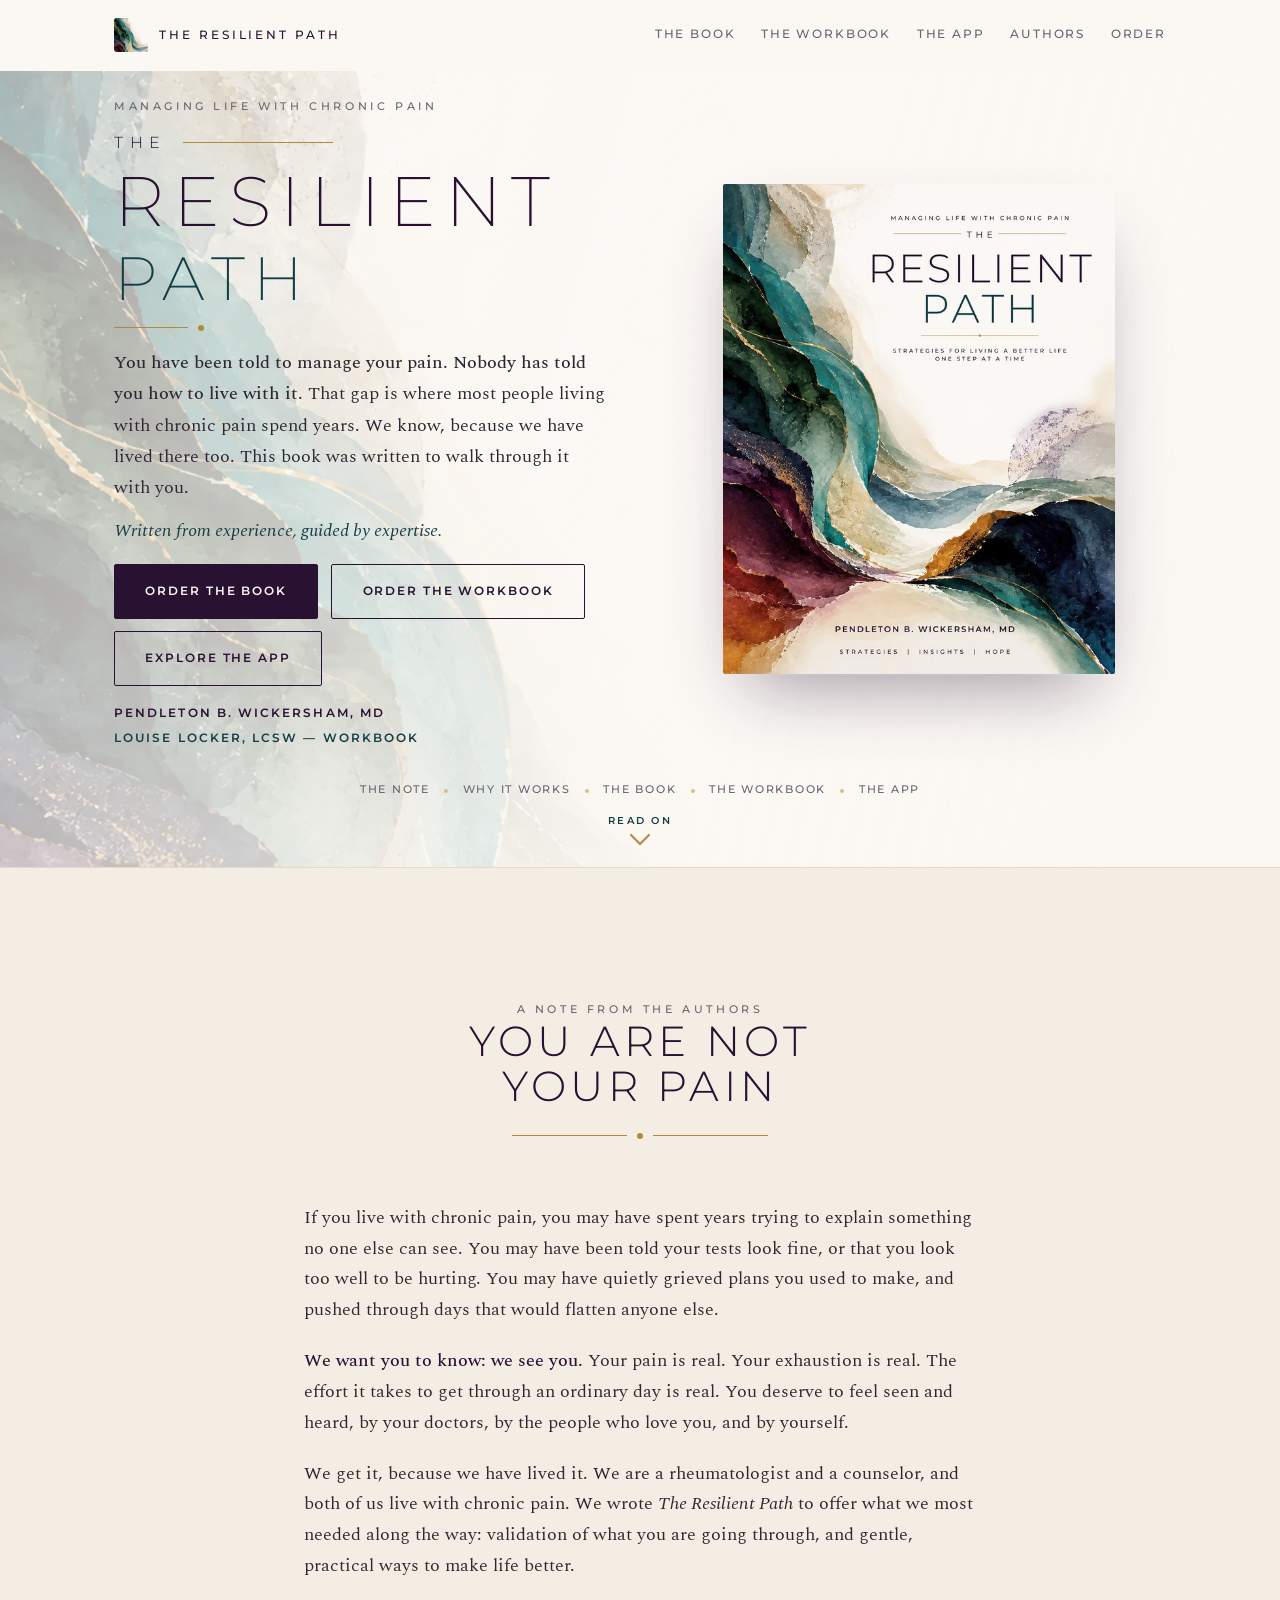
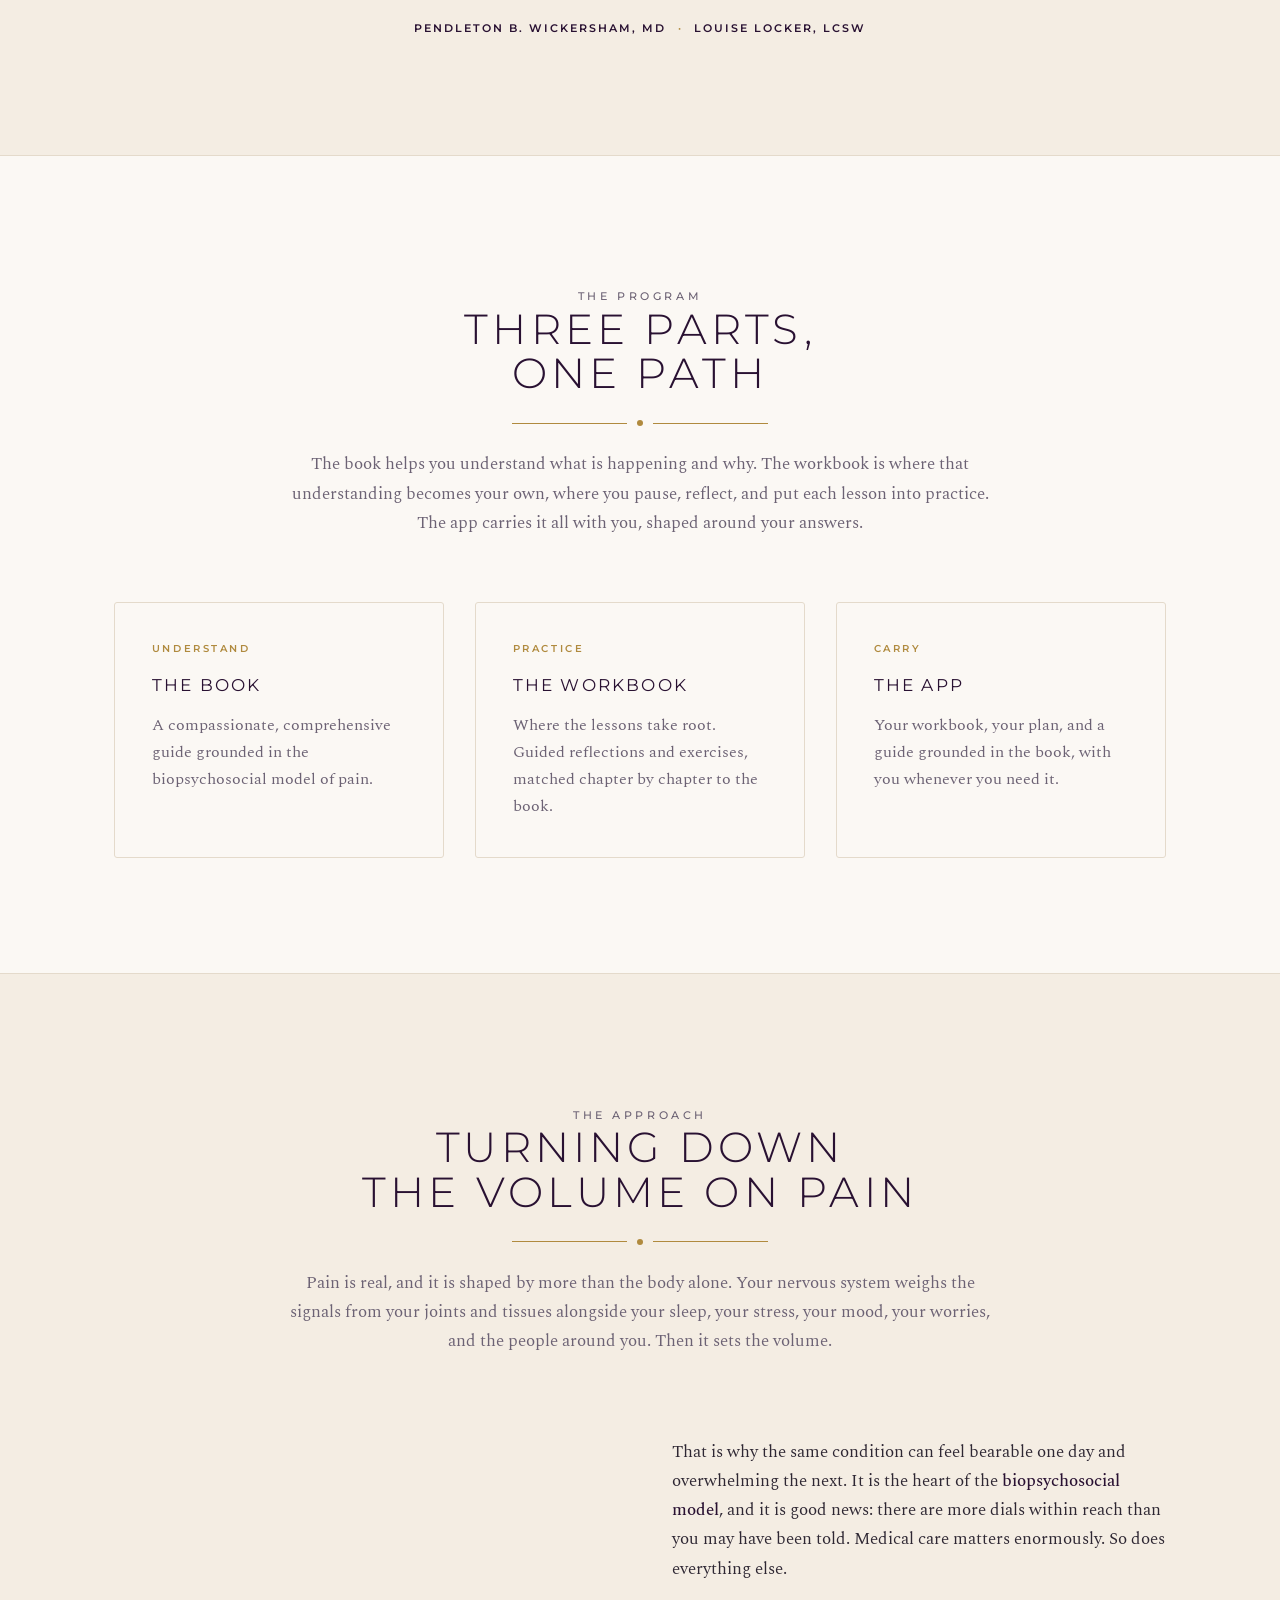
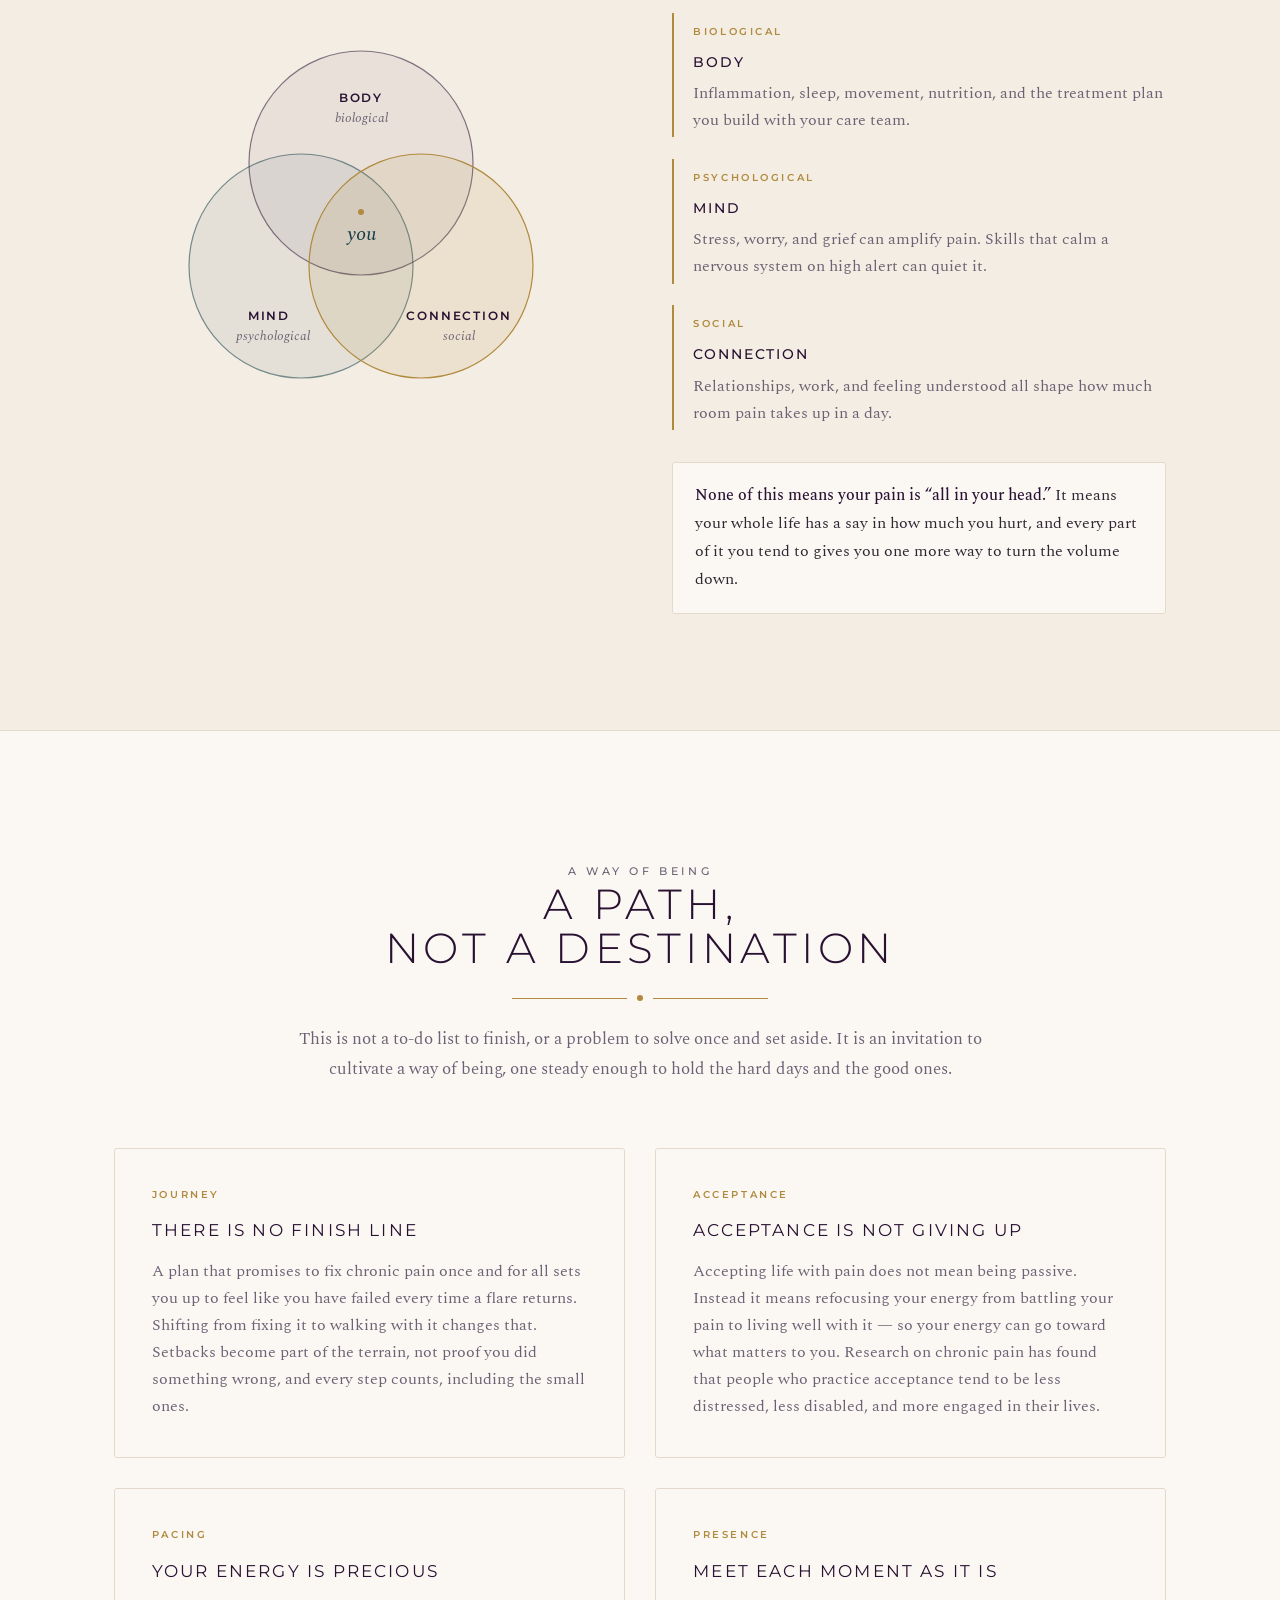
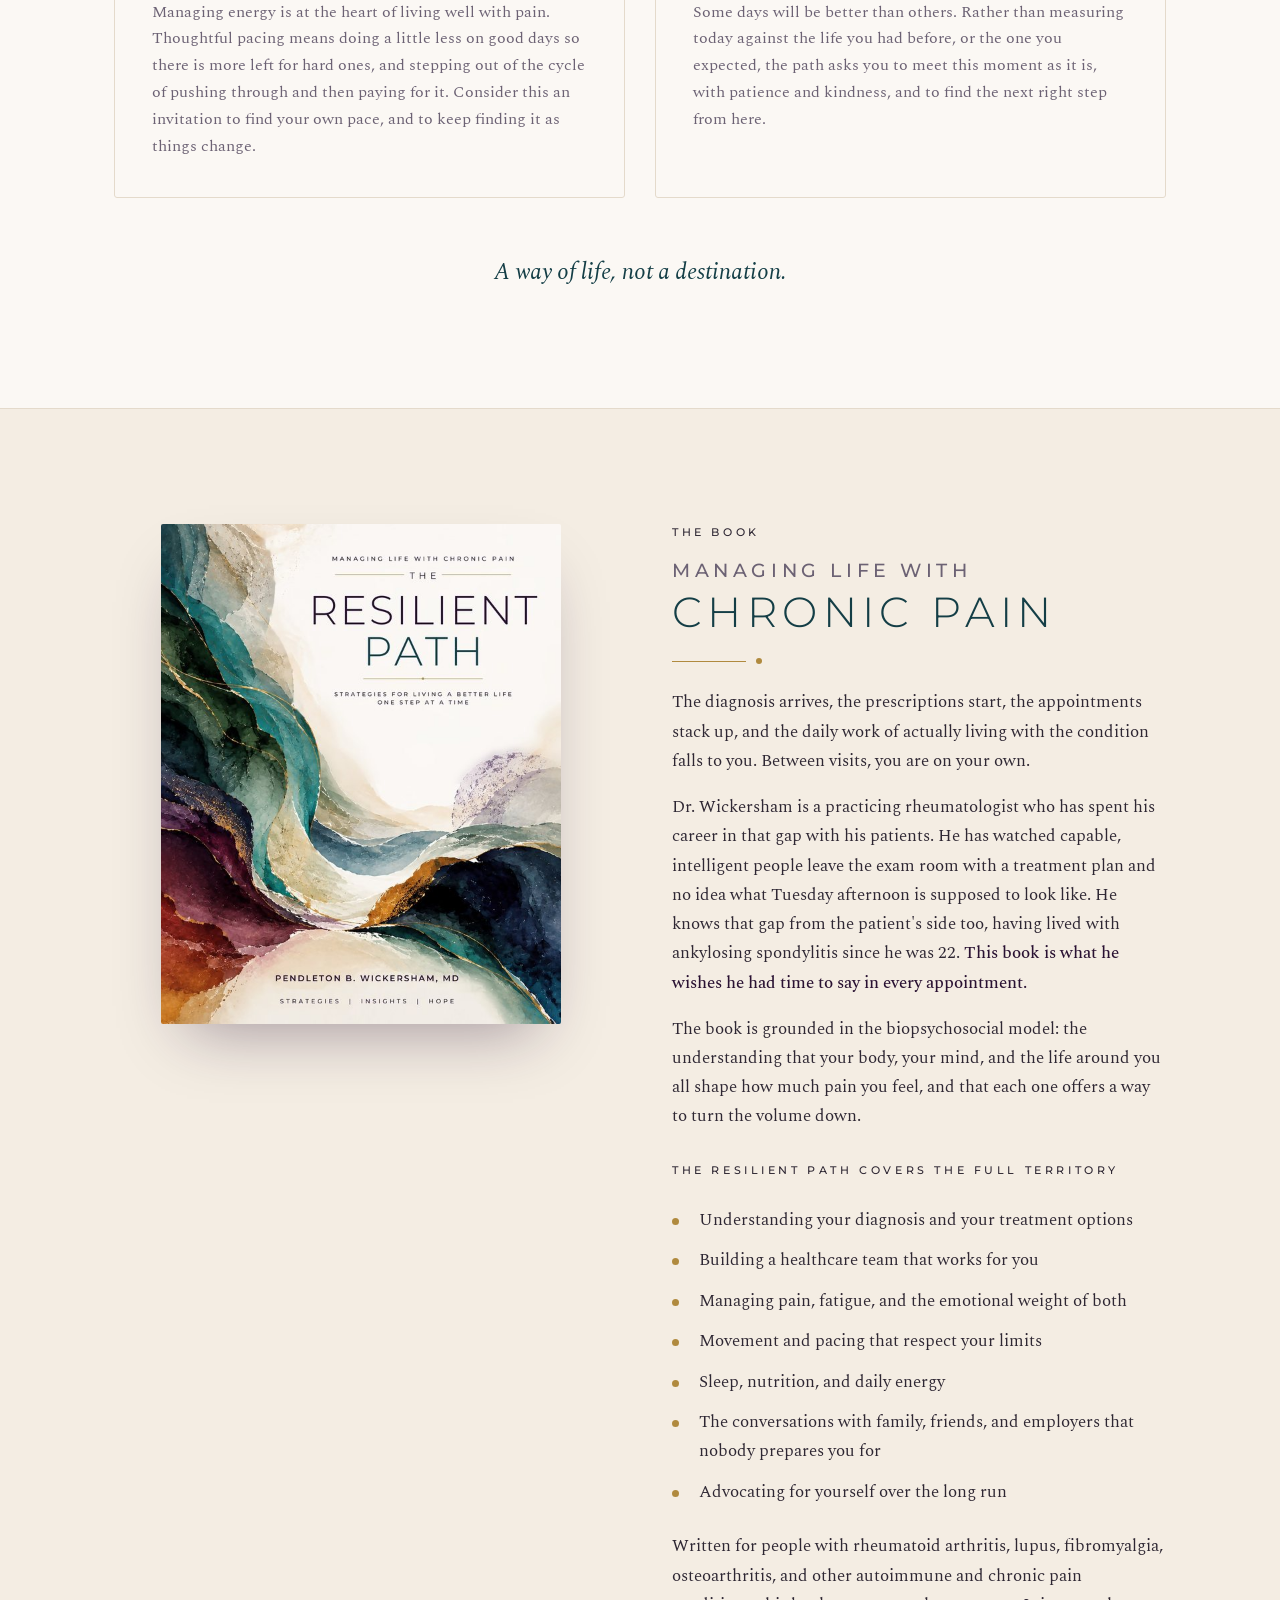
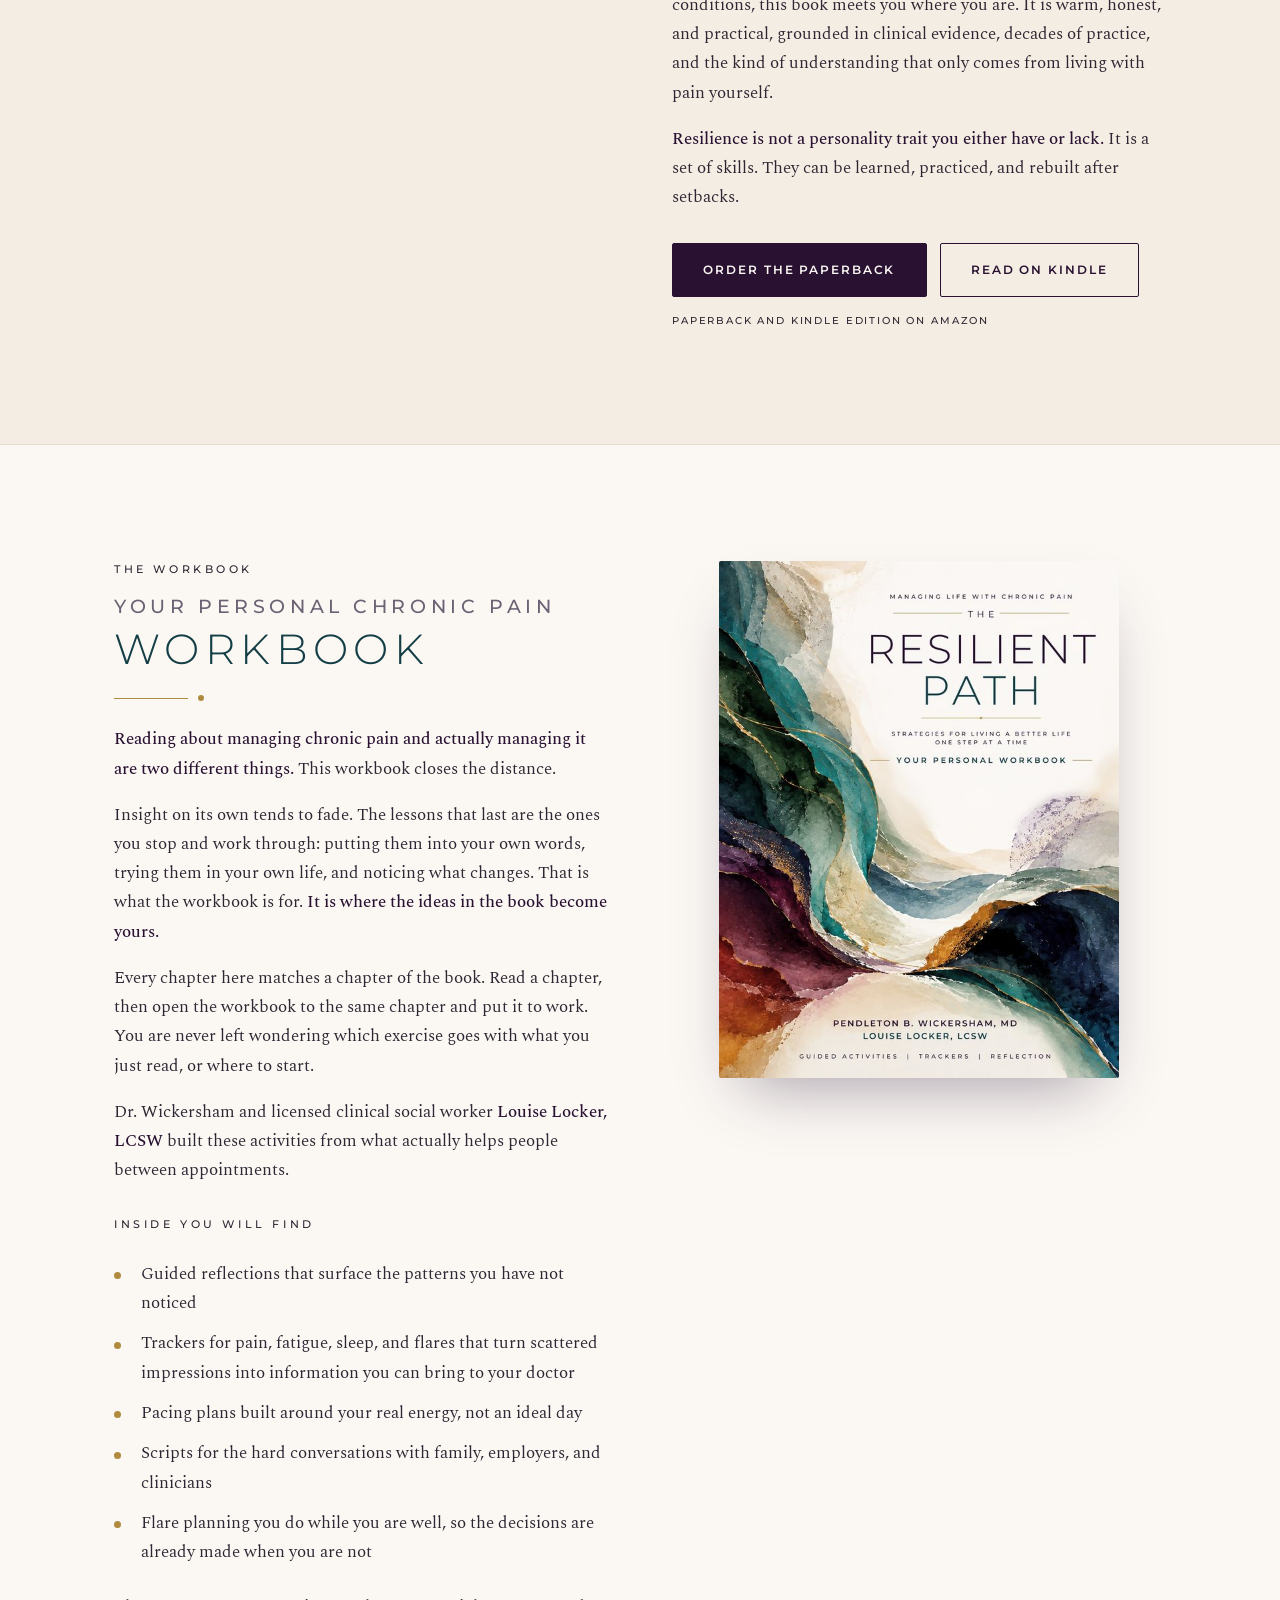
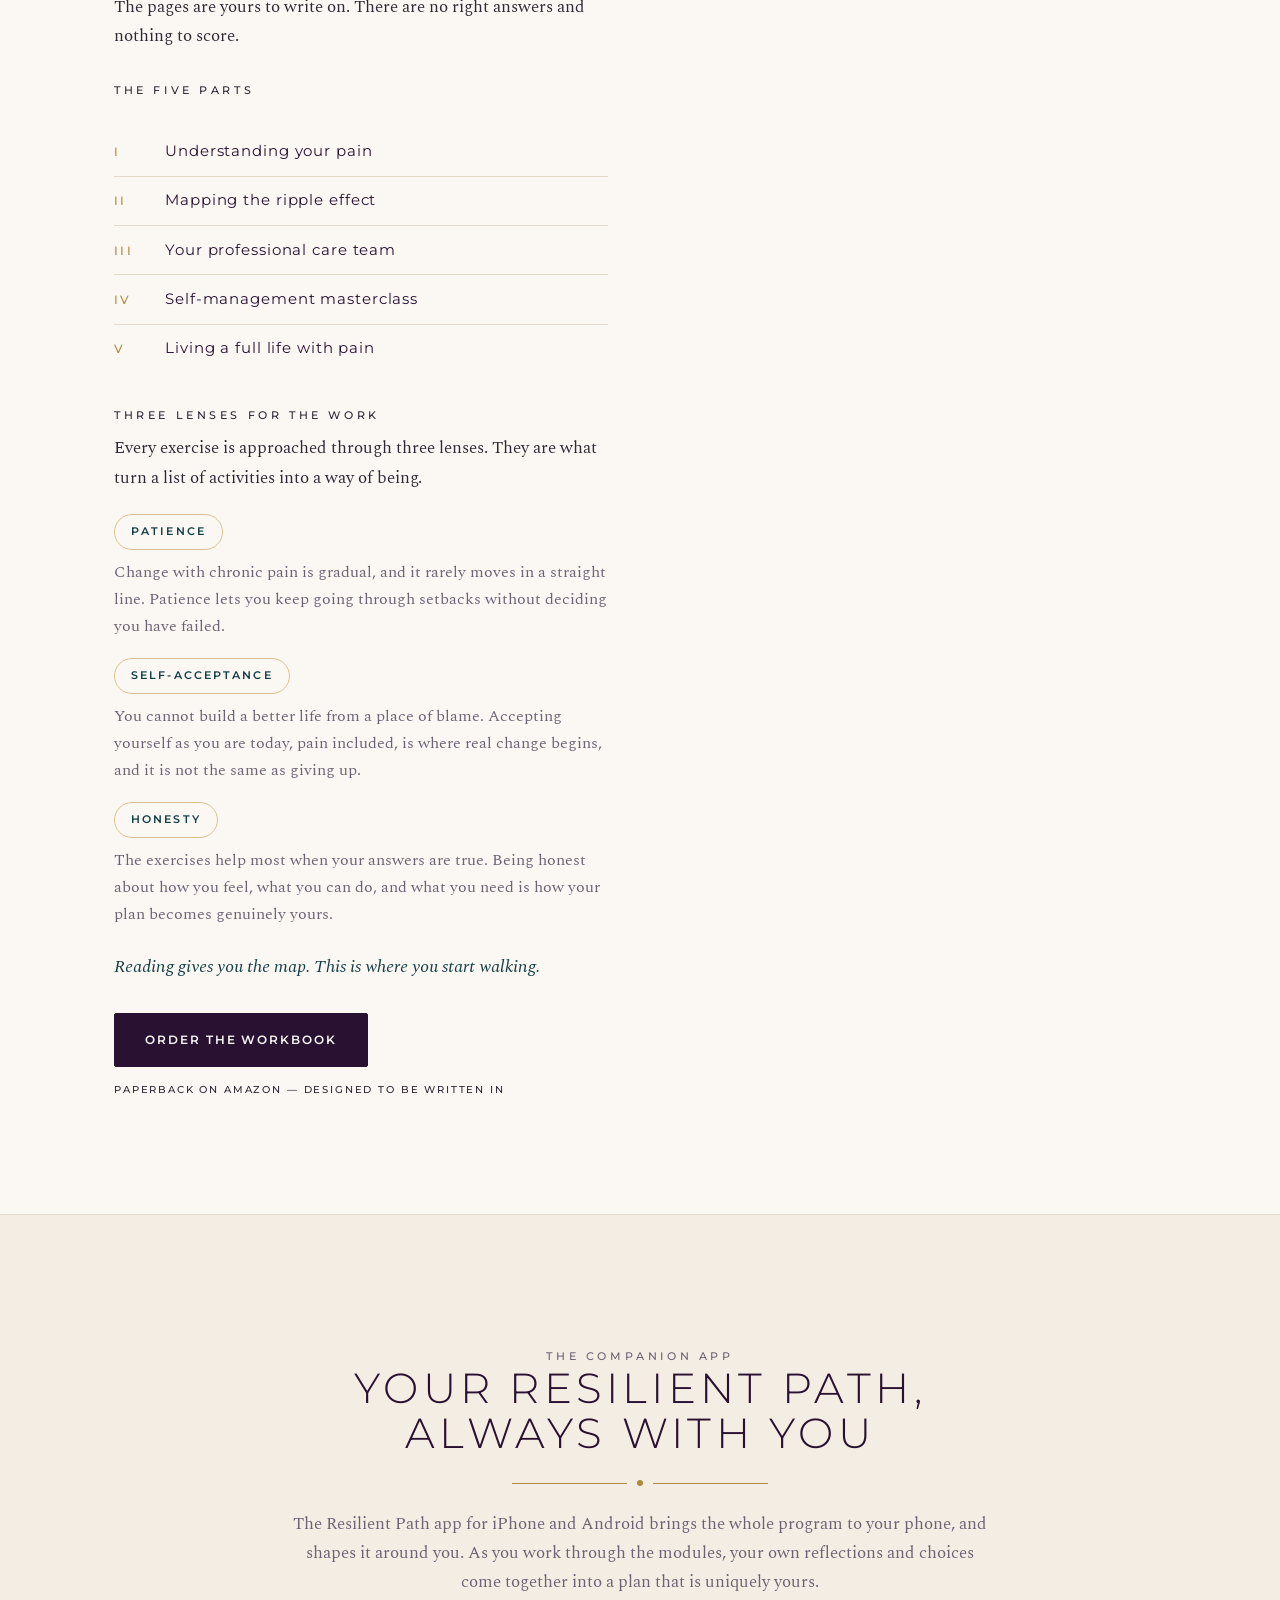
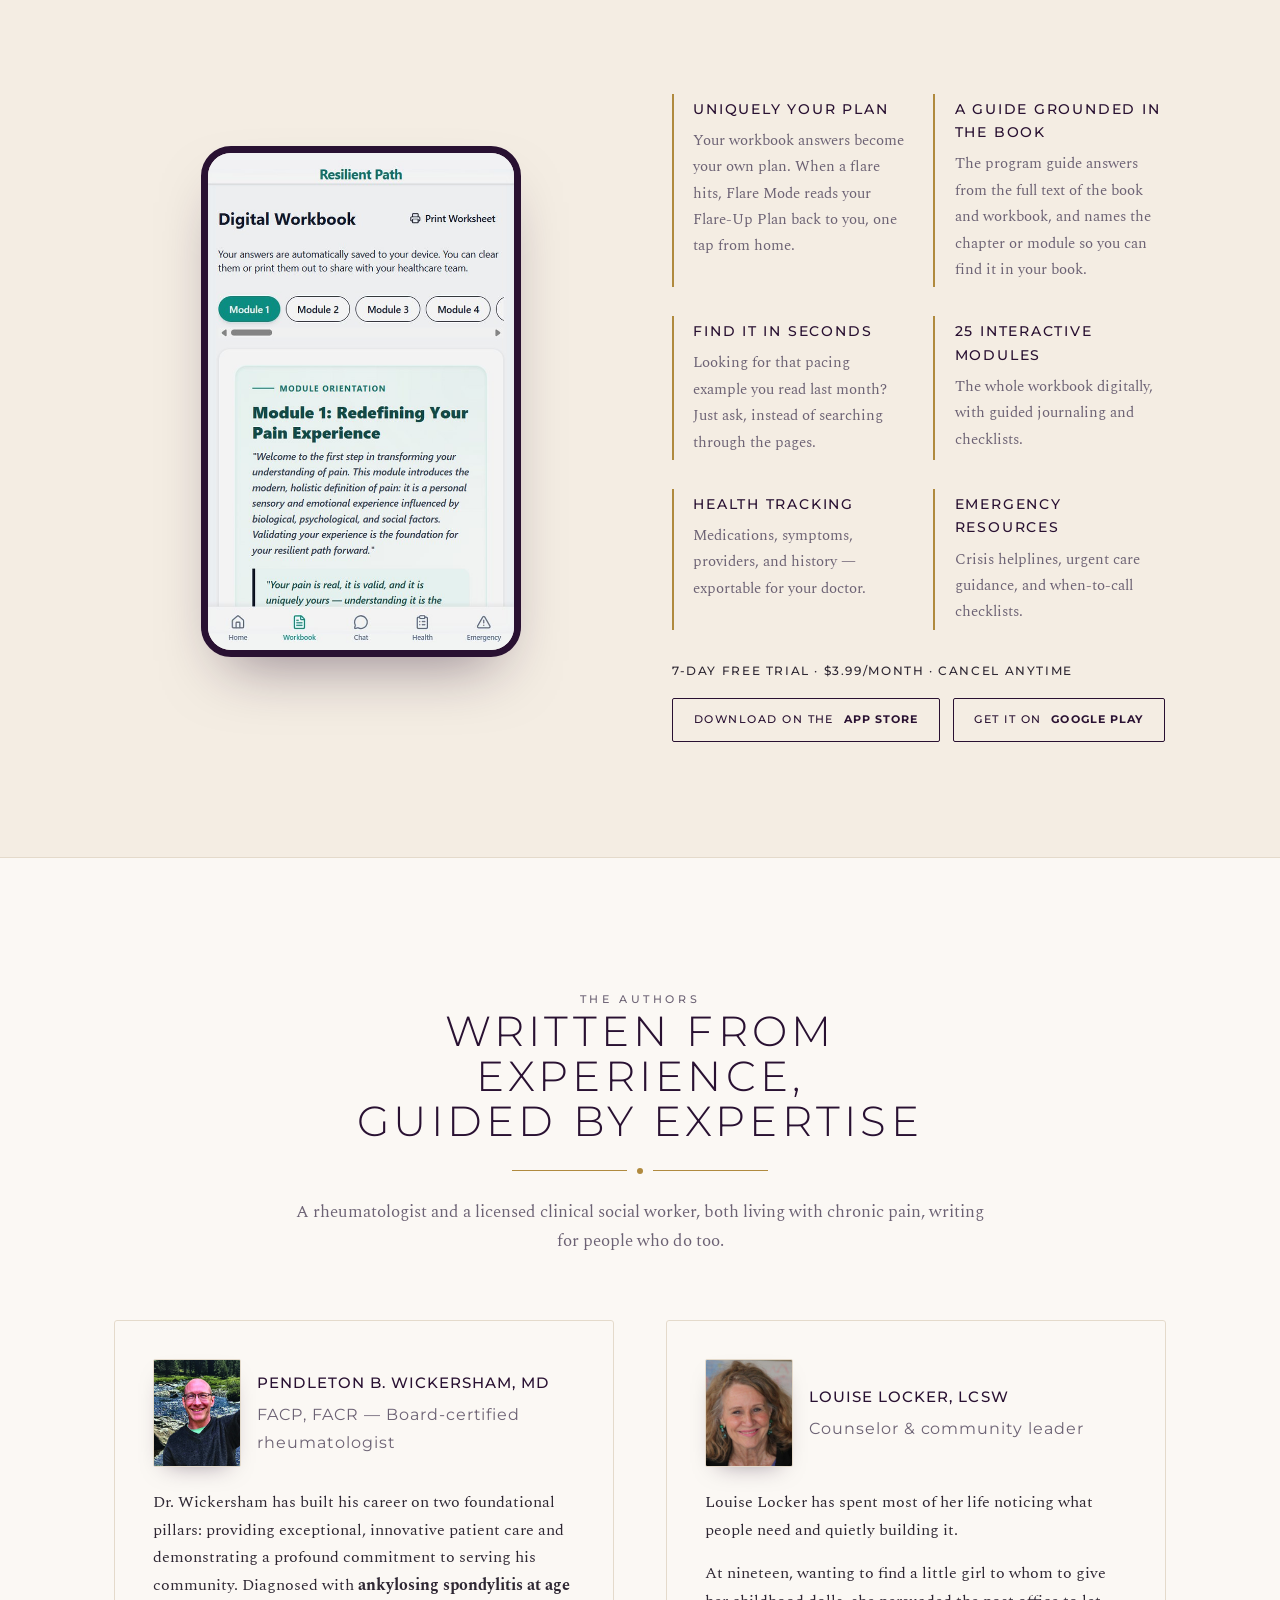
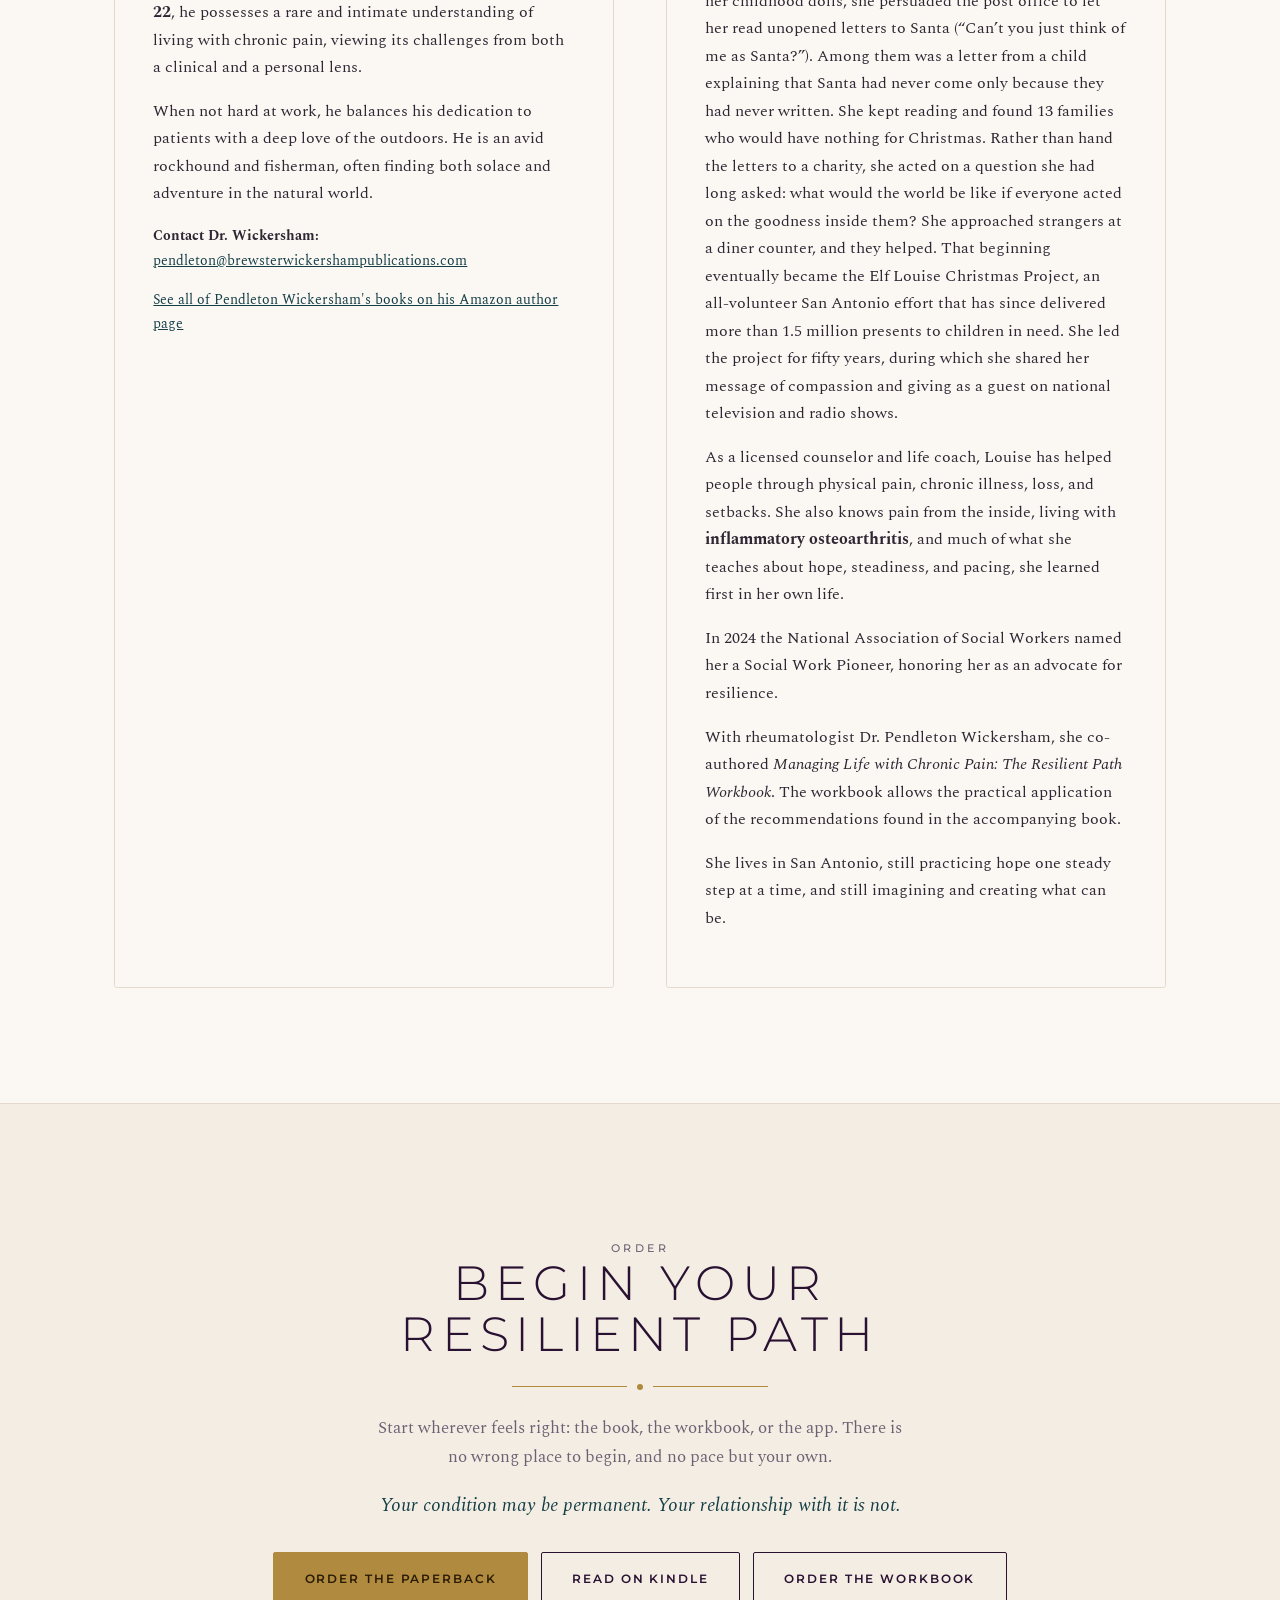
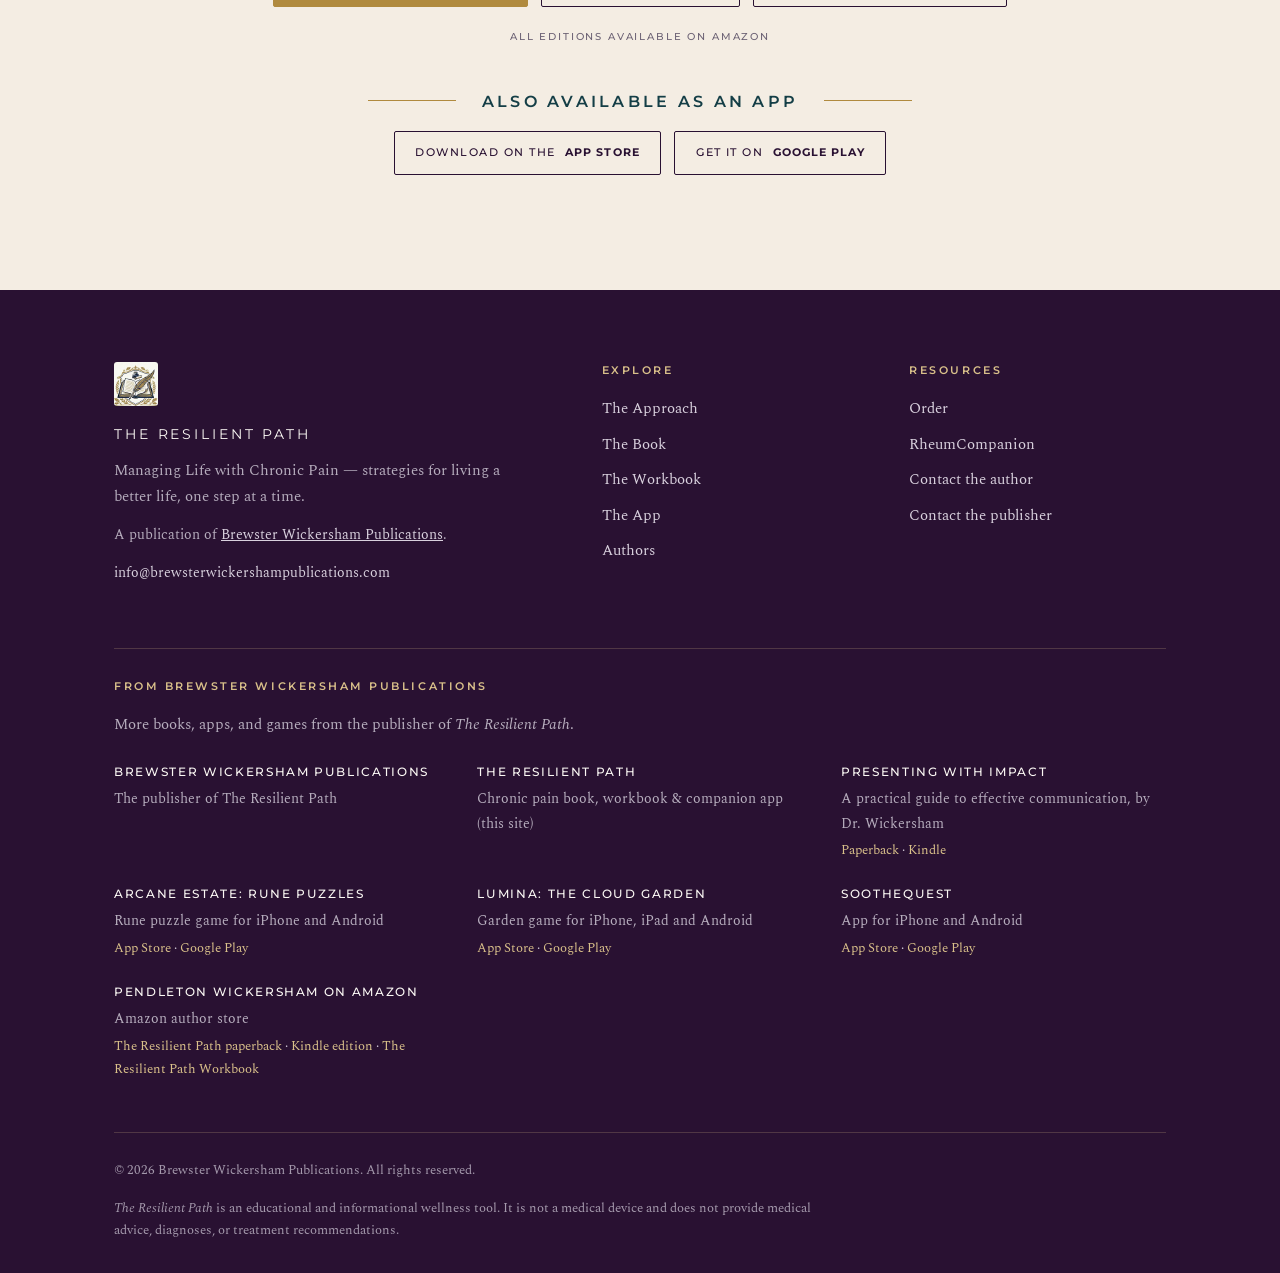
==== index.html @ b1d88219 "Lumina is on iPhone and iPad too Its network entry still said 'Game for Android' with only a Google " ====
<!DOCTYPE html>
<html lang="en">
<head>
<meta charset="utf-8">
<meta name="viewport" content="width=device-width, initial-scale=1">
<title>The Resilient Path | Chronic Pain Book, Workbook &amp; App</title>
<meta name="description" content="A chronic pain self-help book, workbook and companion app by rheumatologist Dr. Pendleton Wickersham and Louise Locker, LCSW, who both live with chronic pain.">
<meta name="author" content="Dr. Pendleton Wickersham, Louise Locker">
<meta name="robots" content="index, follow, max-image-preview:large">
<link rel="canonical" href="https://theresilientpathbook.com/">
<meta name="theme-color" content="#291132">

<meta property="og:type" content="website">
<meta property="og:site_name" content="The Resilient Path">
<meta property="og:locale" content="en_US">
<meta property="og:title" content="The Resilient Path — Managing Life with Chronic Pain">
<meta property="og:description" content="You have been told to manage your pain. Nobody has told you how to live with it. A book, workbook, and companion app from a rheumatologist who has spent his career in that gap with his patients.">
<meta property="og:url" content="https://theresilientpathbook.com/">
<meta property="og:image" content="https://theresilientpathbook.com/images/og-image.jpg">
<meta property="og:image:secure_url" content="https://theresilientpathbook.com/images/og-image.jpg">
<meta property="og:image:type" content="image/jpeg">
<meta property="og:image:width" content="1200">
<meta property="og:image:height" content="630">
<meta property="og:image:alt" content="Managing Life with Chronic Pain: The Resilient Path, by Pendleton B. Wickersham, MD">
<meta name="twitter:card" content="summary_large_image">
<meta name="twitter:title" content="The Resilient Path — Managing Life with Chronic Pain">
<meta name="twitter:description" content="You have been told to manage your pain. Nobody has told you how to live with it. Book, workbook &amp; companion app.">
<meta name="twitter:image" content="https://theresilientpathbook.com/images/og-image.jpg">
<meta name="twitter:image:alt" content="Managing Life with Chronic Pain: The Resilient Path, by Pendleton B. Wickersham, MD">

<!-- Structured data: tells search engines what the book, workbook, app, authors, and
     publisher are. Keep ISBNs, page counts, and Amazon URLs in step with the listings. -->
<script type="application/ld+json">
{
  "@context": "https://schema.org",
  "@graph": [
    {
      "@type": "WebSite",
      "@id": "https://theresilientpathbook.com/#website",
      "url": "https://theresilientpathbook.com/",
      "name": "The Resilient Path",
      "inLanguage": "en-US",
      "publisher": {
        "@id": "https://brewsterwickershampublications.com/#organization"
      }
    },
    {
      "@type": "WebPage",
      "@id": "https://theresilientpathbook.com/#webpage",
      "url": "https://theresilientpathbook.com/",
      "name": "The Resilient Path | Chronic Pain Book, Workbook & App",
      "description": "A chronic pain self-help book, workbook and companion app by rheumatologist Dr. Pendleton Wickersham and Louise Locker, LCSW, who both live with chronic pain.",
      "inLanguage": "en-US",
      "isPartOf": {
        "@id": "https://theresilientpathbook.com/#website"
      },
      "about": [
        {
          "@id": "https://theresilientpathbook.com/#book"
        },
        {
          "@id": "https://theresilientpathbook.com/#workbook"
        },
        {
          "@id": "https://theresilientpathbook.com/#app"
        }
      ],
      "primaryImageOfPage": "https://theresilientpathbook.com/images/book-cover.jpg"
    },
    {
      "@type": "Organization",
      "@id": "https://brewsterwickershampublications.com/#organization",
      "name": "Brewster Wickersham Publications",
      "url": "https://brewsterwickershampublications.com/",
      "logo": "https://theresilientpathbook.com/images/bwp-logo.jpg",
      "email": "info@brewsterwickershampublications.com"
    },
    {
      "@type": "Person",
      "@id": "https://theresilientpathbook.com/#pendleton-wickersham",
      "name": "Pendleton B. Wickersham",
      "honorificSuffix": "MD, FACP, FACR",
      "jobTitle": "Board-certified rheumatologist",
      "description": "Practicing rheumatologist who has lived with ankylosing spondylitis since age 22.",
      "email": "pendleton@brewsterwickershampublications.com",
      "image": "https://theresilientpathbook.com/images/author-wickersham.jpg",
      "url": "https://theresilientpathbook.com/#authors",
      "sameAs": [
        "https://www.amazon.com/stores/author/B004TYIEZQ",
        "https://www.doximity.com/pub/pendleton-wickersham-md"
      ]
    },
    {
      "@type": "Person",
      "@id": "https://theresilientpathbook.com/#louise-locker",
      "name": "Louise Locker",
      "honorificSuffix": "LCSW",
      "jobTitle": "Licensed clinical social worker",
      "description": "Licensed counselor and life coach who led the Elf Louise Christmas Project in San Antonio for fifty years, named a Social Work Pioneer by the National Association of Social Workers in 2024, and lives with inflammatory osteoarthritis.",
      "image": "https://theresilientpathbook.com/images/author-locker.jpg",
      "url": "https://theresilientpathbook.com/#authors"
    },
    {
      "@type": "Book",
      "@id": "https://theresilientpathbook.com/#book",
      "name": "Managing Life with Chronic Pain: The Resilient Path",
      "alternateName": [
        "The Resilient Path",
        "Managing Life with Chronic Pain: The Resilient Path: Strategies for Living a Better Life One Step at a Time"
      ],
      "description": "A compassionate, practical guide to living with chronic pain, grounded in the biopsychosocial model, for people with rheumatoid arthritis, lupus, fibromyalgia, osteoarthritis, and other autoimmune and chronic pain conditions.",
      "url": "https://theresilientpathbook.com/#book",
      "image": "https://theresilientpathbook.com/images/book-cover.jpg",
      "author": {
        "@id": "https://theresilientpathbook.com/#pendleton-wickersham"
      },
      "publisher": {
        "@id": "https://brewsterwickershampublications.com/#organization"
      },
      "inLanguage": "en",
      "about": [
        "Chronic pain",
        "Pain management",
        "Rheumatoid arthritis",
        "Lupus",
        "Fibromyalgia",
        "Osteoarthritis"
      ],
      "workExample": [
        {
          "@type": "Book",
          "@id": "https://theresilientpathbook.com/#book-paperback",
          "bookFormat": "https://schema.org/Paperback",
          "isbn": "9798172274268",
          "identifier": {
            "@type": "PropertyValue",
            "propertyID": "ASIN",
            "value": "B0HJ1NMXLL"
          },
          "numberOfPages": 210,
          "datePublished": "2026-09-06",
          "inLanguage": "en",
          "url": "https://www.amazon.com/dp/B0HJ1NMXLL",
          "offers": {
            "@type": "Offer",
            "url": "https://www.amazon.com/dp/B0HJ1NMXLL"
          }
        },
        {
          "@type": "Book",
          "@id": "https://theresilientpathbook.com/#book-kindle",
          "bookFormat": "https://schema.org/EBook",
          "identifier": {
            "@type": "PropertyValue",
            "propertyID": "ASIN",
            "value": "B0HHKKSR3D"
          },
          "numberOfPages": 207,
          "datePublished": "2026-09-02",
          "inLanguage": "en",
          "url": "https://www.amazon.com/dp/B0HHKKSR3D",
          "offers": {
            "@type": "Offer",
            "url": "https://www.amazon.com/dp/B0HHKKSR3D"
          }
        }
      ]
    },
    {
      "@type": "Book",
      "@id": "https://theresilientpathbook.com/#workbook",
      "name": "The Resilient Path: Your Personal Workbook",
      "alternateName": "Managing Life with Chronic Pain: The Resilient Path: Strategies for Living a Better Life One Step at a Time, Your Personal Workbook",
      "description": "The companion workbook to Managing Life with Chronic Pain: The Resilient Path, matched chapter by chapter to the book, with guided reflections, symptom and flare trackers, pacing plans, and flare planning.",
      "url": "https://theresilientpathbook.com/#workbook",
      "image": "https://theresilientpathbook.com/images/workbook-cover.jpg",
      "author": [
        {
          "@id": "https://theresilientpathbook.com/#pendleton-wickersham"
        },
        {
          "@id": "https://theresilientpathbook.com/#louise-locker"
        }
      ],
      "publisher": {
        "@id": "https://brewsterwickershampublications.com/#organization"
      },
      "inLanguage": "en",
      "isBasedOn": {
        "@id": "https://theresilientpathbook.com/#book"
      },
      "workExample": {
        "@type": "Book",
        "@id": "https://theresilientpathbook.com/#workbook-paperback",
        "bookFormat": "https://schema.org/Paperback",
        "isbn": "9798171021085",
        "identifier": {
          "@type": "PropertyValue",
          "propertyID": "ASIN",
          "value": "B0HHLCSVBJ"
        },
        "numberOfPages": 104,
        "datePublished": "2026-08-31",
        "inLanguage": "en",
        "url": "https://www.amazon.com/dp/B0HHLCSVBJ",
        "offers": {
          "@type": "Offer",
          "url": "https://www.amazon.com/dp/B0HHLCSVBJ"
        }
      }
    },
    {
      "@type": "MobileApplication",
      "@id": "https://theresilientpathbook.com/#app",
      "name": "Resilient Path",
      "description": "The companion app to The Resilient Path: the full workbook as 25 interactive modules, a personal flare-up plan, health tracking, and a program guide grounded in the book.",
      "url": "https://theresilientpathbook.com/#app",
      "image": "https://theresilientpathbook.com/images/app-screenshot.jpg",
      "operatingSystem": "iOS, Android",
      "applicationCategory": "HealthApplication",
      "isBasedOn": [
        {
          "@id": "https://theresilientpathbook.com/#book"
        },
        {
          "@id": "https://theresilientpathbook.com/#workbook"
        }
      ],
      "installUrl": [
        "https://apps.apple.com/us/app/resilient-path/id6762085688",
        "https://play.google.com/store/apps/details?id=resilient.path.app"
      ],
      "offers": {
        "@type": "Offer",
        "price": "0",
        "priceCurrency": "USD"
      }
    }
  ]
}
</script>

<link rel="icon" href="/favicon.ico" sizes="any">
<link rel="icon" href="/images/mark.jpg" type="image/jpeg">
<link rel="apple-touch-icon" href="/apple-touch-icon.png">
<link rel="preconnect" href="https://fonts.googleapis.com">
<link rel="preconnect" href="https://fonts.gstatic.com" crossorigin>
<!-- Fonts load without blocking the first paint; text shows in the fallback face, then swaps. -->
<link rel="preload" as="style" href="https://fonts.googleapis.com/css2?family=Montserrat:wght@200..700&family=Spectral:ital,wght@0,400;0,500;1,400&display=swap">
<link rel="stylesheet" href="https://fonts.googleapis.com/css2?family=Montserrat:wght@200..700&family=Spectral:ital,wght@0,400;0,500;1,400&display=swap" media="print" onload="this.media='all'">
<noscript><link rel="stylesheet" href="https://fonts.googleapis.com/css2?family=Montserrat:wght@200..700&family=Spectral:ital,wght@0,400;0,500;1,400&display=swap"></noscript>
<style>
/* ============================================================
   Palette sampled directly from the printed covers.
   ============================================================ */
:root{
  --cream:#FBF8F4;
  --cream-deep:#F4EDE3;
  --aubergine:#291132;
  --teal:#143E46;
  --gold:#B08A3E;
  --gold-soft:#D9C08A;
  --burgundy:#7B2D43;
  --navy:#22304F;
  --ink:#2E2733;
  --ink-soft:#6C6274;
  --rule:#E4DACB;
  --display:'Montserrat',system-ui,sans-serif;
  --body:'Spectral',Georgia,serif;
  --wrap:1180px;
  --gut:clamp(20px,5vw,64px);
}
*{box-sizing:border-box}
html{scroll-behavior:smooth}
@media (prefers-reduced-motion:reduce){
  html{scroll-behavior:auto}
  *,*::before,*::after{animation-duration:.01ms!important;animation-iteration-count:1!important;transition-duration:.01ms!important}
}
body{
  margin:0;background:var(--cream);color:var(--ink);
  font-family:var(--body);font-size:1.0625rem;line-height:1.72;
  -webkit-font-smoothing:antialiased;
}
img{max-width:100%;display:block;height:auto}
a{color:var(--teal)}
.wrap{max-width:var(--wrap);margin:0 auto;padding-inline:var(--gut)}

/* ---------- the cover's type voice ---------- */
.display{
  font-family:var(--display);font-weight:300;
  letter-spacing:.13em;text-transform:uppercase;
  color:var(--aubergine);line-height:1.06;margin:0;
}
.eyebrow{
  font-family:var(--display);font-weight:500;font-size:.66rem;
  letter-spacing:.34em;text-transform:uppercase;color:var(--ink-soft);
  margin:0 0 1.1rem;
}

/* ---------- signature: the gold rule with its centre dot ---------- */
.rule{display:flex;align-items:center;justify-content:center;gap:.6rem;margin:1.5rem 0}
.rule::before,.rule::after{content:"";height:1px;background:var(--gold);flex:0 0 clamp(46px,9vw,120px)}
.rule i{width:6px;height:6px;border-radius:50%;background:var(--gold);display:block}
.rule--left{justify-content:flex-start}
.rule--left::after{display:none}
.rule--left::before{flex-basis:74px}

/* ---------- flanked label, as on the workbook cover ---------- */
.flank{display:flex;align-items:center;gap:clamp(12px,2.4vw,26px);justify-content:center}
.flank::before,.flank::after{content:"";height:1px;background:var(--gold);flex:1 1 auto;max-width:120px}
.flank span{
  font-family:var(--display);font-weight:600;color:var(--teal);
  letter-spacing:.2em;text-transform:uppercase;font-size:clamp(.78rem,1.7vw,1.02rem);
  white-space:nowrap;
}

/* ============================ nav ============================ */
.nav{
  position:sticky;top:0;z-index:60;
  background:rgba(251,248,244,.9);backdrop-filter:blur(12px);
  border-bottom:1px solid transparent;transition:border-color .3s,box-shadow .3s;
}
.nav.is-stuck{border-bottom-color:var(--rule);box-shadow:0 6px 26px rgba(41,17,50,.05)}
.nav__in{display:flex;align-items:center;gap:1.4rem;height:70px}
.brand{display:flex;align-items:center;gap:.7rem;text-decoration:none;margin-right:auto}
.brand img{width:34px;height:34px;border-radius:3px;object-fit:cover}
.brand b{
  font-family:var(--display);font-weight:500;font-size:.76rem;letter-spacing:.24em;
  text-transform:uppercase;color:var(--aubergine);
}
.nav__links{display:flex;gap:1.6rem;align-items:center}
.nav__links a{
  font-family:var(--display);font-size:.72rem;font-weight:500;letter-spacing:.16em;
  text-transform:uppercase;color:var(--ink-soft);text-decoration:none;
  padding:.35rem 0;border-bottom:1px solid transparent;transition:color .2s,border-color .2s;
}
.nav__links a:hover,.nav__links a:focus-visible{color:var(--aubergine);border-bottom-color:var(--gold)}
.nav__toggle{display:none;background:none;border:0;padding:.5rem;cursor:pointer}
.nav__toggle span{display:block;width:22px;height:1.5px;background:var(--aubergine);margin:5px 0}

/* ============================ buttons ============================ */
.btn{
  display:inline-flex;align-items:center;justify-content:center;gap:.55rem;
  font-family:var(--display);font-size:.74rem;font-weight:600;letter-spacing:.16em;
  text-transform:uppercase;text-decoration:none;
  padding:1rem 1.9rem;border:1px solid var(--aubergine);border-radius:2px;
  background:var(--aubergine);color:var(--cream);cursor:pointer;
  transition:background .22s,color .22s,border-color .22s,transform .22s;
}
.btn:hover,.btn:focus-visible{background:var(--teal);border-color:var(--teal);transform:translateY(-2px)}
.btn--ghost{background:transparent;color:var(--aubergine)}
.btn--ghost:hover,.btn--ghost:focus-visible{background:var(--aubergine);color:var(--cream)}
.btn--gold{background:var(--gold);border-color:var(--gold);color:#2A1B04}
.btn--gold:hover,.btn--gold:focus-visible{background:#9B7730;border-color:#9B7730;color:#fff}
.btn[aria-disabled="true"]{
  background:transparent;color:var(--ink-soft);border-color:var(--rule);
  cursor:default;pointer-events:none;
}
.btns{display:flex;flex-wrap:wrap;gap:.8rem;margin-top:1.9rem}
:focus-visible{outline:2px solid var(--gold);outline-offset:3px}

/* the small line under a set of order buttons */
.fmt-note{
  font-family:var(--display);font-size:.64rem;font-weight:500;letter-spacing:.18em;
  text-transform:uppercase;color:var(--ink-soft);margin:.9rem 0 0;
}

/* ============================ hero ============================ */
/* The hero is deliberately kept shorter than the viewport so the section
   below it is always cut off by the fold — the cue that there is more page. */
.hero{position:relative;overflow:hidden;padding:clamp(1.4rem,3svh,2.4rem) 0 clamp(1.2rem,2.4svh,2rem)}
.hero__wash{
  position:absolute;inset:0;z-index:0;
  background:url('images/wash.jpg') center 22%/cover no-repeat;
  /* WebP where the browser takes it (145 KB vs 357 KB); older browsers skip this line */
  background-image:image-set(url('images/wash.webp') type('image/webp'),url('images/wash.jpg') type('image/jpeg'));
  opacity:.5;
}
.hero__veil{
  position:absolute;inset:0;z-index:1;
  background:linear-gradient(105deg,rgba(251,248,244,.30) 0%,rgba(251,248,244,.66) 34%,rgba(251,248,244,.94) 60%,var(--cream) 88%);
}
.hero__in{position:relative;z-index:2;display:grid;grid-template-columns:1fr 1fr;gap:clamp(2rem,5vw,4.5rem);align-items:center}
/* the h1 carries the full title for search engines; each line keeps its own style */
.hero__title{margin:0;font-size:inherit;font-weight:inherit}
.hero__title .eyebrow,.hero__title .display{display:block}
.hero__copy .display{font-size:clamp(2.2rem,min(6.4vw,9svh),4.4rem);font-weight:200}
.hero__copy .display em{
  display:block;font-style:normal;color:var(--teal);
  font-size:.86em;margin-top:.12em;letter-spacing:.14em;
}
.hero__the{
  display:flex;align-items:center;gap:1rem;margin-bottom:.5rem;
  font-family:var(--display);font-weight:300;letter-spacing:.42em;
  text-transform:uppercase;color:var(--aubergine);font-size:clamp(.8rem,1.8vw,1rem);
}
.hero__the::after{content:"";height:1px;background:var(--gold);flex:1 1 auto;max-width:150px}
.hero__lede{font-size:clamp(1.02rem,2.7svh,1.14rem);color:var(--ink);max-width:31rem;margin:clamp(.8rem,1.8svh,1.2rem) 0 0}
.hero .eyebrow{margin-bottom:clamp(.5rem,1.4svh,.8rem)}
.hero .rule{margin:clamp(.6rem,1.6svh,1rem) 0}
.hero .btns{margin-top:clamp(.9rem,2svh,1.4rem)}
.hero__by{
  font-family:var(--display);font-size:.72rem;font-weight:600;letter-spacing:.18em;
  text-transform:uppercase;color:var(--aubergine);margin-top:clamp(.9rem,2svh,1.4rem);
}
.hero__by span{display:block;color:var(--teal);margin-top:.35rem}
/* on a short screen the two credits share one line, to save the height */
@media (max-height:800px) and (min-width:901px){
  .hero__by span{display:inline;margin-top:0}
  .hero__by span::before{content:" · "}
}
.hero__motto{font-style:italic;color:var(--teal);font-size:clamp(1.02rem,2.7svh,1.14rem);margin:clamp(.5rem,1.4svh,.7rem) 0 0}

/* ---------- what lies below: the strip and the scroll cue ---------- */
.hero__foot{position:relative;z-index:2;margin-top:clamp(.8rem,2.2svh,2.1rem)}
.teaser{display:flex;flex-wrap:wrap;align-items:center;justify-content:center;gap:.55rem .9rem;margin:0}
.teaser a{
  font-family:var(--display);font-size:.68rem;font-weight:500;letter-spacing:.16em;
  text-transform:uppercase;color:var(--ink-soft);text-decoration:none;
  padding-bottom:.15rem;border-bottom:1px solid transparent;
  transition:color .2s,border-color .2s;
}
.teaser a:hover,.teaser a:focus-visible{color:var(--aubergine);border-bottom-color:var(--gold)}
.teaser i{width:4px;height:4px;border-radius:50%;background:var(--gold-soft);display:block;flex:0 0 4px}
.cue{
  display:flex;flex-direction:column;align-items:center;gap:.3rem;
  width:max-content;margin:clamp(.45rem,1.2svh,.85rem) auto 0;text-decoration:none;color:var(--teal);
  font-family:var(--display);font-size:.6rem;font-weight:600;letter-spacing:.24em;
  text-transform:uppercase;
}
.cue svg{
  width:20px;height:11px;fill:none;stroke:var(--gold);stroke-width:2;
  stroke-linecap:round;stroke-linejoin:round;animation:nudge 2.6s ease-in-out infinite;
}
.cue:hover,.cue:focus-visible{color:var(--aubergine)}
.cue:hover svg,.cue:focus-visible svg{stroke:var(--aubergine)}
@keyframes nudge{0%,100%{transform:translateY(0)}50%{transform:translateY(5px)}}

.hero__art{position:relative}
.hero__art img{
  width:100%;max-width:min(392px,100%);margin-inline:auto;border-radius:2px;
  box-shadow:0 34px 70px -26px rgba(41,17,50,.45),0 2px 0 rgba(255,255,255,.6);
}

/* ============================ sections ============================ */
.sec{padding:clamp(4rem,9vw,7.5rem) 0;position:relative}
.sec--tint{background:var(--cream-deep)}
.sec--edge{border-top:1px solid var(--rule)}
.sec__head{text-align:center;max-width:44rem;margin:0 auto clamp(2.6rem,5vw,4rem)}
.sec__head .display{font-size:clamp(1.7rem,3.9vw,2.65rem);letter-spacing:.1em}
.sec__head p{color:var(--ink-soft);margin:1.1rem 0 0}

/* three pillars */
.pillars{display:grid;grid-template-columns:repeat(3,1fr);gap:clamp(1rem,2.4vw,2rem)}
.pillar{
  background:var(--cream);border:1px solid var(--rule);border-radius:3px;
  padding:clamp(1.6rem,3vw,2.3rem);position:relative;
  transition:transform .25s,box-shadow .25s,border-color .25s;
}
.sec--tint .pillar{background:#fff}
.pillar:hover{transform:translateY(-4px);box-shadow:0 22px 44px -26px rgba(41,17,50,.3);border-color:var(--gold-soft)}
.pillar__tag{
  font-family:var(--display);font-size:.62rem;font-weight:600;letter-spacing:.26em;
  text-transform:uppercase;color:var(--gold);
}
.pillar h3{
  font-family:var(--display);font-weight:400;letter-spacing:.13em;text-transform:uppercase;
  color:var(--aubergine);font-size:1.05rem;margin:.85rem 0 .8rem;
}
.pillar p{margin:0;color:var(--ink-soft);font-size:.98rem}

/* alternating feature blocks */
.feature{display:grid;grid-template-columns:1fr 1fr;gap:clamp(2rem,5vw,4.5rem);align-items:center}
.feature--flip .feature__art{order:2}
.feature__art img{
  border-radius:2px;box-shadow:0 30px 62px -26px rgba(41,17,50,.42);
  margin-inline:auto;max-width:min(400px,100%);
}
.feature h2{font-size:clamp(1.75rem,3.8vw,2.6rem)}
.feature h2 .lead{
  display:block;font-size:.46em;letter-spacing:.24em;color:var(--ink-soft);
  margin-bottom:.55em;font-weight:500;
}
.feature h2 em{display:block;font-style:normal;color:var(--teal)}
.feature p{color:var(--ink)}
.feature strong{color:var(--aubergine);font-weight:500}
.ticks{list-style:none;padding:0;margin:1.6rem 0 0}
.ticks li{position:relative;padding-left:1.7rem;margin-bottom:.7rem;color:var(--ink)}
.ticks li::before{
  content:"";position:absolute;left:0;top:.72em;width:7px;height:7px;
  border-radius:50%;background:var(--gold);
}

/* workbook parts */
.parts{list-style:none;padding:0;margin:1.7rem 0 0;counter-reset:p}
.parts li{
  display:flex;gap:1rem;align-items:baseline;padding:.72rem 0;
  border-bottom:1px solid var(--rule);
}
.parts li:last-child{border-bottom:0}
.parts b{
  font-family:var(--display);font-weight:500;font-size:.72rem;letter-spacing:.2em;
  color:var(--gold);min-width:2.2rem;
}
.parts span{
  font-family:var(--display);font-weight:400;font-size:.92rem;letter-spacing:.06em;
  color:var(--aubergine);
}
/* the three lenses the workbook is done through */
.lenses{display:grid;gap:1.15rem;margin:1.3rem 0 0}
.lenses dt{
  display:inline-block;font-family:var(--display);font-size:.66rem;font-weight:600;
  letter-spacing:.2em;text-transform:uppercase;color:var(--teal);
  border:1px solid var(--gold-soft);border-radius:99px;padding:.5rem 1rem;
}
.lenses dd{margin:.55rem 0 0;color:var(--ink-soft);font-size:.98rem}

/* long feature columns: keep the cover in view while the copy scrolls */
@media (min-width:901px){
  .feature--long{align-items:start}
  .feature--long .feature__art{position:sticky;top:110px}
  .feature--solo .appgrid{grid-template-columns:repeat(3,1fr)}
}
/* when a feature's image is missing, let the copy use the full width */
.feature--solo{grid-template-columns:1fr}

/* a note from the authors */
.letter{max-width:42rem;margin:0 auto}
.letter p{font-size:1.12rem;margin:0 0 1.25rem}
.letter strong{color:var(--aubergine);font-weight:500}
.letter .letter__sign{
  font-family:var(--display);font-size:.7rem;font-weight:600;letter-spacing:.18em;
  text-transform:uppercase;color:var(--aubergine);text-align:center;margin:2.2rem 0 0;
  line-height:2;
}
.letter__sign span{white-space:nowrap}
.letter__sign i{font-style:normal;color:var(--gold);margin:0 .7rem}

/* the approach: body, mind, connection */
.bps{width:100%;max-width:400px;margin-inline:auto;display:block;overflow:visible}
.bps text{font-family:var(--display);text-anchor:middle}
.bps .lbl{font-size:12px;font-weight:600;letter-spacing:.16em;fill:var(--aubergine)}
.bps .sub{font-family:var(--body);font-size:13px;font-style:italic;fill:var(--ink-soft);letter-spacing:0}
.bps .you{font-family:var(--body);font-size:20px;font-style:italic;fill:var(--teal);letter-spacing:0}
.dials{display:grid;gap:1.35rem;margin-top:1.8rem}
.dial{border-left:2px solid var(--gold);padding:.2rem 0 .2rem 1.2rem}
.dial b{
  font-family:var(--display);font-size:.62rem;font-weight:600;letter-spacing:.26em;
  text-transform:uppercase;color:var(--gold);
}
.dial h3{
  font-family:var(--display);font-weight:500;font-size:.9rem;letter-spacing:.13em;
  text-transform:uppercase;color:var(--aubergine);margin:.3rem 0 .35rem;
}
.dial p{margin:0;font-size:.98rem;color:var(--ink-soft)}
.pullnote{
  margin:2rem 0 0;padding:1.2rem 1.4rem;background:var(--cream);
  border:1px solid var(--rule);border-radius:3px;font-size:1.02rem;
}
.pullnote strong{color:var(--aubergine);font-weight:500}

/* a way of being */
.pillars--two{grid-template-columns:repeat(2,1fr)}
.quote{
  text-align:center;font-style:italic;color:var(--teal);
  font-size:clamp(1.2rem,2.4vw,1.45rem);margin:clamp(2.4rem,5vw,3.4rem) 0 0;
}

/* app */
.appgrid{display:grid;grid-template-columns:repeat(2,1fr);gap:clamp(1rem,2.4vw,1.8rem);margin-top:2rem}
.appcard{border-left:2px solid var(--gold);padding:.25rem 0 .25rem 1.2rem}
.appcard h3{
  font-family:var(--display);font-weight:500;font-size:.86rem;letter-spacing:.13em;
  text-transform:uppercase;color:var(--aubergine);margin:0 0 .4rem;
}
.appcard p{margin:0;font-size:.96rem;color:var(--ink-soft)}
.feature__art .phone{
  max-width:min(320px,100%);border:7px solid var(--aubergine);border-radius:30px;
  box-shadow:0 30px 62px -26px rgba(41,17,50,.5);
}
.pricing{
  font-family:var(--display);font-size:.72rem;font-weight:500;letter-spacing:.14em;
  text-transform:uppercase;color:var(--ink-soft);margin-top:2rem;
}
.stores{display:flex;flex-wrap:wrap;gap:.8rem;margin-top:1rem}
.store{
  display:inline-flex;align-items:center;gap:.6rem;text-decoration:none;
  border:1px solid var(--aubergine);border-radius:2px;padding:.75rem 1.3rem;
  font-family:var(--display);font-size:.66rem;font-weight:500;letter-spacing:.14em;
  text-transform:uppercase;color:var(--aubergine);transition:background .2s,color .2s;
}
.store b{font-weight:700;letter-spacing:.1em}
.store:hover,.store:focus-visible{background:var(--aubergine);color:var(--cream)}

/* authors */
.authors{display:grid;grid-template-columns:1fr 1fr;gap:clamp(2rem,4vw,3.4rem)}
.author{background:var(--cream);border:1px solid var(--rule);border-radius:3px;padding:clamp(1.7rem,3vw,2.5rem)}
.sec--tint .author{background:#fff}
.author__id{display:flex;align-items:center;gap:1rem;margin-bottom:1.35rem}
.author__photo{
  width:88px;height:108px;flex:0 0 88px;object-fit:cover;
  border-radius:2px;border:1px solid var(--rule);
  box-shadow:0 10px 24px -14px rgba(41,17,50,.5);
}
.author__id h3{
  font-family:var(--display);font-weight:500;font-size:.92rem;letter-spacing:.07em;
  text-transform:uppercase;color:var(--aubergine);margin:0;
}
.author__id p{margin:.3rem 0 0;font-size:.82rem;color:var(--ink-soft);font-family:var(--display);letter-spacing:.06em}
.author p{font-size:1rem}
.author a{overflow-wrap:anywhere}   /* the long contact address, on a phone */

/* closing */
.close{text-align:center}
.close .display{font-size:clamp(1.8rem,4.4vw,3rem)}
.close p{max-width:34rem;margin:1.3rem auto 0;color:var(--ink-soft)}
.close .btns{justify-content:center}

/* footer */
.foot{background:var(--aubergine);color:#D9D1DE;padding:clamp(3rem,6vw,4.5rem) 0 2rem}
.foot a{color:#D9D1DE;text-decoration:none}
.foot a:hover,.foot a:focus-visible{color:var(--gold-soft)}
.foot__grid{display:grid;grid-template-columns:1.7fr 1fr 1fr;gap:clamp(1.8rem,4vw,3.4rem)}
.foot__brand img{width:44px;height:44px;border-radius:3px;object-fit:cover;margin-bottom:1rem}
.foot__brand h3{
  font-family:var(--display);font-weight:400;font-size:.9rem;letter-spacing:.2em;
  text-transform:uppercase;color:var(--cream);margin:0 0 .7rem;
}
.foot__brand p{font-size:.94rem;color:#B7AEBE;margin:0 0 .8rem;max-width:26rem}
.foot h4{
  font-family:var(--display);font-weight:600;font-size:.66rem;letter-spacing:.24em;
  text-transform:uppercase;color:var(--gold-soft);margin:0 0 1rem;
}
.foot ul{list-style:none;padding:0;margin:0}
.foot li{margin-bottom:.6rem;font-size:.94rem}
/* the publisher's other titles and apps, the same list on every site */
.foot__net{
  margin-top:clamp(2.2rem,4vw,3.2rem);padding-top:1.8rem;
  border-top:1px solid rgba(217,192,138,.22);
}
.foot__net > p{font-size:.94rem;color:#B7AEBE;margin:0 0 1.3rem;max-width:44rem}
.net{list-style:none;padding:0;margin:0;display:grid;grid-template-columns:repeat(3,1fr);gap:1.2rem clamp(1.4rem,3vw,2.6rem)}
.foot .net li{margin:0}
.foot .net__name{
  font-family:var(--display);font-weight:500;font-size:.74rem;letter-spacing:.14em;
  text-transform:uppercase;color:var(--cream);
}
.net__what{display:block;font-size:.88rem;color:#B7AEBE;margin-top:.15rem}
.net__more{display:block;font-size:.84rem;margin-top:.2rem}
.net__more a{color:var(--gold-soft)}
.net__more a:hover,.net__more a:focus-visible{color:var(--cream)}
.foot__base{
  margin-top:clamp(2.2rem,4vw,3.2rem);padding-top:1.6rem;
  border-top:1px solid rgba(217,192,138,.22);
  display:flex;flex-wrap:wrap;gap:1rem;justify-content:space-between;
  font-size:.8rem;color:#A499AC;
}
.foot__base p{margin:0;max-width:44rem}

/* reveal on scroll */
.rv{opacity:0;transform:translateY(22px);transition:opacity .7s ease,transform .7s ease}
.rv.in{opacity:1;transform:none}
@media (prefers-reduced-motion:reduce){.rv{opacity:1;transform:none}}

/* Mid-height laptops (roughly 1440x900): the three hero buttons take two
   rows, so tighten spacing — not type — to keep the next section in view. */
@media (min-height:761px) and (max-height:880px) and (min-width:901px){
  .hero .eyebrow{margin-bottom:.6rem}
  .hero .rule{margin:.8rem 0}
  .hero__lede{line-height:1.62}
  .hero__motto{margin-top:.5rem}
  .hero .btns{gap:.6rem}
  .hero .btn{padding-block:.85rem}
  .hero__by{margin-top:1rem}
  .hero__foot{margin-top:.7rem}
}

/* Short laptop screens: trim the hero further so the section below still
   breaks the fold. Nothing is removed, only tightened. */
@media (max-height:760px) and (min-width:901px){
  .hero{padding-bottom:clamp(.7rem,2svh,2rem)}
  .hero__copy .display{font-size:clamp(2.2rem,min(6.4vw,6.2svh),4.4rem)}
  .hero__lede{max-width:34rem;line-height:1.55}
  .hero__art img{max-height:52svh;width:auto;height:auto}
  .hero .btns{margin-top:clamp(.7rem,1.6svh,1.4rem);gap:.6rem}
  .hero .btn{padding-block:.75rem}
  .hero__by{margin-top:clamp(.7rem,1.6svh,1.4rem)}
  .hero__foot{margin-top:clamp(.4rem,1.4svh,2.1rem)}
  .cue span{display:none}
  .cue{gap:0}
}

/* ============================ responsive ============================ */
@media (max-width:900px){
  /* a 900px copy of the wash: the 1600px one is ~3x the bytes for no visible gain here.
     WebP (73 KB) where the browser takes it, the JPEG (136 KB) otherwise. */
  .hero__wash{
    background-image:url('images/wash-900.jpg');
    background-image:image-set(url('images/wash-900.webp') type('image/webp'),url('images/wash-900.jpg') type('image/jpeg'));
  }
  .hero__in,.feature,.authors{grid-template-columns:1fr}
  .feature--flip .feature__art{order:0}
  /* On a phone the cover follows the copy, so the promise and the order
     button clear the fold. The cover is then what the fold cuts off. */
  .hero__art{order:1;max-width:176px;margin-inline:auto}
  /* three stacked buttons: trim a little height, keeping a 44px touch target */
  .hero .btns{gap:.6rem}
  .hero .btn{padding-block:.8rem}
  .hero__the{margin-bottom:.3rem}
  .pillars,.pillars--two,.foot__grid{grid-template-columns:1fr}
  .net{grid-template-columns:1fr 1fr}
  .hero__in{gap:1.8rem}
  .appgrid{grid-template-columns:1fr}
  .nav__toggle{display:block}
  .nav__links{
    position:absolute;top:70px;left:0;right:0;background:var(--cream);
    flex-direction:column;align-items:flex-start;gap:0;padding:0 var(--gut);
    max-height:0;overflow:hidden;border-bottom:1px solid transparent;
    transition:max-height .32s ease,padding .32s ease;
  }
  .nav__links.open{max-height:380px;padding:.6rem var(--gut) 1.3rem;border-bottom-color:var(--rule)}
  .nav__links a{width:100%;padding:.75rem 0;font-size:.8rem}
}
@media (max-width:560px){
  .btn{width:100%}
  .btns{flex-direction:column}
  .foot__base{flex-direction:column}
  .net{grid-template-columns:1fr}
  .letter__sign span{display:block}
  .letter__sign i{display:none}
}
</style>
</head>
<body>

<!-- ==================== nav ==================== -->
<header class="nav" id="nav">
  <div class="wrap nav__in">
    <a class="brand" href="#top">
      <img src="images/mark.jpg" alt="" width="34" height="34" onerror="this.style.display='none'">
      <b>The Resilient Path</b>
    </a>
    <button class="nav__toggle" aria-label="Menu" aria-expanded="false" aria-controls="navlinks">
      <span></span><span></span><span></span>
    </button>
    <nav class="nav__links" id="navlinks">
      <a href="#book">The Book</a>
      <a href="#workbook">The Workbook</a>
      <a href="#app">The App</a>
      <a href="#authors">Authors</a>
      <a href="#order">Order</a>
    </nav>
  </div>
</header>

<main id="main">

<!-- ==================== hero ==================== -->
<section class="hero" id="top">
  <div class="hero__wash" aria-hidden="true"></div>
  <div class="hero__veil" aria-hidden="true"></div>
  <div class="wrap hero__in">
    <div class="hero__copy">
      <h1 class="hero__title">
        <span class="eyebrow">Managing Life with Chronic Pain</span>
        <span class="hero__the">The</span>
        <span class="display">Resilient<em>Path</em></span>
      </h1>
      <div class="rule rule--left"><i></i></div>
      <p class="hero__lede">
        <strong style="font-weight:500">You have been told to manage your pain. Nobody has told you how to live with it.</strong>
        That gap is where most people living with chronic pain spend years. We know, because we
        have lived there too. This book was written to walk through it with you.
      </p>
      <p class="hero__motto">Written from experience, guided by expertise.</p>
      <div class="btns">
        <a class="btn js-amazon" data-book="book" href="https://www.amazon.com/dp/B0HJ1NMXLL" target="_blank" rel="noopener">Order the book</a>
        <a class="btn btn--ghost js-amazon" data-book="workbook" href="https://www.amazon.com/dp/B0HHLCSVBJ" target="_blank" rel="noopener">Order the workbook</a>
        <a class="btn btn--ghost" href="#app">Explore the app</a>
      </div>
      <p class="hero__by">
        Pendleton B. Wickersham, MD
        <span>Louise Locker, LCSW — Workbook</span>
      </p>
    </div>
    <div class="hero__art">
      <img src="images/book-cover-600.jpg" width="1000" height="1250"
           srcset="images/book-cover-600.jpg 600w, images/book-cover.jpg 1000w"
           sizes="(max-width: 900px) 176px, 392px" fetchpriority="high"
           alt="Managing Life with Chronic Pain: The Resilient Path — book cover">
    </div>
  </div>
  <div class="wrap hero__foot">
    <nav class="teaser" aria-label="What is on this page">
      <a href="#note">The note</a><i aria-hidden="true"></i>
      <a href="#approach">Why it works</a><i aria-hidden="true"></i>
      <a href="#book">The book</a><i aria-hidden="true"></i>
      <a href="#workbook">The workbook</a><i aria-hidden="true"></i>
      <a href="#app">The app</a>
    </nav>
    <a class="cue" href="#note">
      <span>Read on</span>
      <svg viewBox="0 0 20 11" aria-hidden="true"><path d="M1 1l9 9 9-9"/></svg>
    </a>
  </div>
</section>

<!-- ==================== a note from the authors ==================== -->
<section class="sec sec--tint sec--edge" id="note">
  <div class="wrap">
    <div class="sec__head rv">
      <p class="eyebrow">A Note from the Authors</p>
      <h2 class="display">You are not<br>your pain</h2>
      <div class="rule"><i></i></div>
    </div>
    <div class="letter rv">
      <p>
        If you live with chronic pain, you may have spent years trying to explain something no one
        else can see. You may have been told your tests look fine, or that you look too well to be
        hurting. You may have quietly grieved plans you used to make, and pushed through days that
        would flatten anyone else.
      </p>
      <p>
        <strong>We want you to know: we see you.</strong> Your pain is real. Your exhaustion is
        real. The effort it takes to get through an ordinary day is real. You deserve to feel seen
        and heard, by your doctors, by the people who love you, and by yourself.
      </p>
      <p>
        We get it, because we have lived it. We are a rheumatologist and a counselor, and both of
        us live with chronic pain. We wrote <em>The Resilient Path</em> to offer what we most needed
        along the way: validation of what you are going through, and gentle, practical ways to make
        life better.
      </p>
      <p class="letter__sign"><span>Pendleton B. Wickersham, MD</span><i>&middot;</i><span>Louise Locker, LCSW</span></p>
    </div>
  </div>
</section>

<!-- ==================== the program ==================== -->
<section class="sec sec--edge">
  <div class="wrap">
    <div class="sec__head rv">
      <p class="eyebrow">The Program</p>
      <h2 class="display">Three parts,<br>one path</h2>
      <div class="rule"><i></i></div>
      <p>The book helps you understand what is happening and why. The workbook is where that
         understanding becomes your own, where you pause, reflect, and put each lesson into
         practice. The app carries it all with you, shaped around your answers.</p>
    </div>
    <div class="pillars">
      <article class="pillar rv">
        <div class="pillar__tag">Understand</div>
        <h3>The Book</h3>
        <p>A compassionate, comprehensive guide grounded in the biopsychosocial model of pain.</p>
      </article>
      <article class="pillar rv">
        <div class="pillar__tag">Practice</div>
        <h3>The Workbook</h3>
        <p>Where the lessons take root. Guided reflections and exercises, matched chapter by
           chapter to the book.</p>
      </article>
      <article class="pillar rv">
        <div class="pillar__tag">Carry</div>
        <h3>The App</h3>
        <p>Your workbook, your plan, and a guide grounded in the book, with you whenever you
           need it.</p>
      </article>
    </div>
  </div>
</section>

<!-- ==================== the approach ==================== -->
<section class="sec sec--tint sec--edge" id="approach">
  <div class="wrap">
    <div class="sec__head rv">
      <p class="eyebrow">The Approach</p>
      <h2 class="display">Turning down<br>the volume on pain</h2>
      <div class="rule"><i></i></div>
      <p>Pain is real, and it is shaped by more than the body alone. Your nervous system weighs
         the signals from your joints and tissues alongside your sleep, your stress, your mood,
         your worries, and the people around you. Then it sets the volume.</p>
    </div>
    <div class="feature">
      <div class="feature__art rv">
        <svg class="bps" viewBox="0 0 400 380" role="img"
             aria-labelledby="bps-t">
          <title id="bps-t">Body, mind, and connection overlap, and you are at the center of all three</title>
          <circle cx="200" cy="135" r="112" fill="#291132" fill-opacity=".06" stroke="#291132" stroke-opacity=".55" stroke-width="1.2"/>
          <circle cx="140" cy="238" r="112" fill="#143E46" fill-opacity=".07" stroke="#143E46" stroke-opacity=".55" stroke-width="1.2"/>
          <circle cx="260" cy="238" r="112" fill="#B08A3E" fill-opacity=".12" stroke="#B08A3E" stroke-width="1.2"/>
          <text class="lbl" x="200" y="74">BODY</text>
          <text class="sub" x="200" y="94">biological</text>
          <text class="lbl" x="108" y="292">MIND</text>
          <text class="sub" x="112" y="312">psychological</text>
          <text class="lbl" x="298" y="292">CONNECTION</text>
          <text class="sub" x="298" y="312">social</text>
          <circle cx="200" cy="184" r="3" fill="#B08A3E"/>
          <text class="you" x="200" y="212">you</text>
        </svg>
      </div>
      <div class="rv">
        <p>
          That is why the same condition can feel bearable one day and overwhelming the next. It is
          the heart of the <strong style="color:var(--aubergine);font-weight:500">biopsychosocial
          model</strong>, and it is good news: there are more dials within reach than you may have
          been told. Medical care matters enormously. So does everything else.
        </p>
        <div class="dials">
          <div class="dial">
            <b>Biological</b>
            <h3>Body</h3>
            <p>Inflammation, sleep, movement, nutrition, and the treatment plan you build with your
               care team.</p>
          </div>
          <div class="dial">
            <b>Psychological</b>
            <h3>Mind</h3>
            <p>Stress, worry, and grief can amplify pain. Skills that calm a nervous system on high
               alert can quiet it.</p>
          </div>
          <div class="dial">
            <b>Social</b>
            <h3>Connection</h3>
            <p>Relationships, work, and feeling understood all shape how much room pain takes up in
               a day.</p>
          </div>
        </div>
        <p class="pullnote">
          <strong>None of this means your pain is &ldquo;all in your head.&rdquo;</strong> It means
          your whole life has a say in how much you hurt, and every part of it you tend to gives you
          one more way to turn the volume down.
        </p>
      </div>
    </div>
  </div>
</section>

<!-- ==================== a way of being ==================== -->
<section class="sec sec--edge" id="path">
  <div class="wrap">
    <div class="sec__head rv">
      <p class="eyebrow">A Way of Being</p>
      <h2 class="display">A path,<br>not a destination</h2>
      <div class="rule"><i></i></div>
      <p>This is not a to-do list to finish, or a problem to solve once and set aside. It is an
         invitation to cultivate a way of being, one steady enough to hold the hard days and the
         good ones.</p>
    </div>
    <div class="pillars pillars--two">
      <article class="pillar rv">
        <div class="pillar__tag">Journey</div>
        <h3>There is no finish line</h3>
        <p>A plan that promises to fix chronic pain once and for all sets you up to feel like you
           have failed every time a flare returns. Shifting from fixing it to walking with it
           changes that. Setbacks become part of the terrain, not proof you did something wrong,
           and every step counts, including the small ones.</p>
      </article>
      <article class="pillar rv">
        <div class="pillar__tag">Acceptance</div>
        <h3>Acceptance is not giving up</h3>
        <p>Accepting life with pain does not mean being passive. Instead it means refocusing your
           energy from battling your pain to living well with it &mdash; so your energy can go
           toward what matters to you. Research
           on chronic pain has found that people who practice acceptance tend to be less distressed,
           less disabled, and more engaged in their lives.</p>
      </article>
      <article class="pillar rv">
        <div class="pillar__tag">Pacing</div>
        <h3>Your energy is precious</h3>
        <p>Managing energy is at the heart of living well with pain. Thoughtful pacing means doing
           a little less on good days so there is more left for hard ones, and stepping out of the
           cycle of pushing through and then paying for it. Consider this an invitation to find
           your own pace, and to keep finding it as things change.</p>
      </article>
      <article class="pillar rv">
        <div class="pillar__tag">Presence</div>
        <h3>Meet each moment as it is</h3>
        <p>Some days will be better than others. Rather than measuring today against the life you
           had before, or the one you expected, the path asks you to meet this moment as it is,
           with patience and kindness, and to find the next right step from here.</p>
      </article>
    </div>
    <p class="quote rv">A way of life, not a destination.</p>
  </div>
</section>

<!-- ==================== the book ==================== -->
<section class="sec sec--tint sec--edge" id="book">
  <div class="wrap feature feature--long">
    <div class="feature__art rv">
      <img src="images/book-cover-600.jpg" width="1000" height="1250"
           srcset="images/book-cover-600.jpg 600w, images/book-cover.jpg 1000w"
           sizes="(max-width: 440px) 90vw, 400px" loading="lazy" decoding="async"
           alt="Managing Life with Chronic Pain: The Resilient Path, paperback and Kindle front cover">
    </div>
    <div class="rv">
      <p class="eyebrow">The Book</p>
      <h2 class="display"><span class="lead">Managing life with</span><em>Chronic Pain</em></h2>
      <div class="rule rule--left"><i></i></div>
      <p>
        The diagnosis arrives, the prescriptions start, the appointments stack up, and the daily
        work of actually living with the condition falls to you. Between visits, you are on your own.
      </p>
      <p>
        Dr. Wickersham is a practicing rheumatologist who has spent his career in that gap with his
        patients. He has watched capable, intelligent people leave the exam room with a treatment
        plan and no idea what Tuesday afternoon is supposed to look like. He knows that gap from the
        patient's side too, having lived with ankylosing spondylitis since he was 22. <strong>This
        book is what he wishes he had time to say in every appointment.</strong>
      </p>
      <p>
        The book is grounded in the biopsychosocial model: the understanding that your body, your
        mind, and the life around you all shape how much pain you feel, and that each one offers a
        way to turn the volume down.
      </p>
      <p class="eyebrow" style="margin:1.9rem 0 0">The Resilient Path covers the full territory</p>
      <ul class="ticks">
        <li>Understanding your diagnosis and your treatment options</li>
        <li>Building a healthcare team that works for you</li>
        <li>Managing pain, fatigue, and the emotional weight of both</li>
        <li>Movement and pacing that respect your limits</li>
        <li>Sleep, nutrition, and daily energy</li>
        <li>The conversations with family, friends, and employers that nobody prepares you for</li>
        <li>Advocating for yourself over the long run</li>
      </ul>
      <p style="margin-top:1.6rem">
        Written for people with rheumatoid arthritis, lupus, fibromyalgia, osteoarthritis, and other
        autoimmune and chronic pain conditions, this book meets you where you are. It is warm,
        honest, and practical, grounded in clinical evidence, decades of practice, and the kind of
        understanding that only comes from living with pain yourself.
      </p>
      <p>
        <strong>Resilience is not a personality trait you either have or lack.</strong> It is a set
        of skills. They can be learned, practiced, and rebuilt after setbacks.
      </p>
      <div class="btns">
        <a class="btn js-amazon" data-book="book" href="https://www.amazon.com/dp/B0HJ1NMXLL" target="_blank" rel="noopener">Order the paperback</a>
        <a class="btn btn--ghost js-amazon" data-book="kindle" href="https://www.amazon.com/dp/B0HHKKSR3D" target="_blank" rel="noopener">Read on Kindle</a>
      </div>
      <p class="fmt-note js-fmt" data-for="book kindle">Paperback and Kindle edition on Amazon</p>
    </div>
  </div>
</section>

<!-- ==================== the workbook ==================== -->
<section class="sec sec--edge" id="workbook">
  <div class="wrap feature feature--flip feature--long">
    <div class="feature__art rv">
      <img src="images/workbook-cover-600.jpg" width="1000" height="1294"
           srcset="images/workbook-cover-600.jpg 600w, images/workbook-cover.jpg 1000w"
           sizes="(max-width: 440px) 90vw, 400px" loading="lazy" decoding="async"
           alt="The Resilient Path: Your Personal Workbook, chronic pain workbook front cover">
    </div>
    <div class="rv">
      <p class="eyebrow">The Workbook</p>
      <h2 class="display"><span class="lead">Your personal chronic pain</span><em>Workbook</em></h2>
      <div class="rule rule--left"><i></i></div>
      <p>
        <strong>Reading about managing chronic pain and actually managing it are two different
        things.</strong> This workbook closes the distance.
      </p>
      <p>
        Insight on its own tends to fade. The lessons that last are the ones you stop and work
        through: putting them into your own words, trying them in your own life, and noticing what
        changes. That is what the workbook is for. <strong>It is where the ideas in the book become
        yours.</strong>
      </p>
      <p>
        Every chapter here matches a chapter of the book. Read a chapter, then open the workbook to
        the same chapter and put it to work. You are never left wondering which exercise goes with
        what you just read, or where to start.
      </p>
      <p>
        Dr. Wickersham and licensed clinical social worker <strong>Louise Locker, LCSW</strong>
        built these activities from what actually helps people between appointments.
      </p>
      <p class="eyebrow" style="margin:1.9rem 0 0">Inside you will find</p>
      <ul class="ticks">
        <li>Guided reflections that surface the patterns you have not noticed</li>
        <li>Trackers for pain, fatigue, sleep, and flares that turn scattered impressions into
            information you can bring to your doctor</li>
        <li>Pacing plans built around your real energy, not an ideal day</li>
        <li>Scripts for the hard conversations with family, employers, and clinicians</li>
        <li>Flare planning you do while you are well, so the decisions are already made when
            you are not</li>
      </ul>
      <p style="margin-top:1.6rem">
        The pages are yours to write on. There are no right answers and nothing to score.
      </p>
      <p class="eyebrow" style="margin:1.9rem 0 .2rem">The five parts</p>
      <ul class="parts">
        <li><b>I</b><span>Understanding your pain</span></li>
        <li><b>II</b><span>Mapping the ripple effect</span></li>
        <li><b>III</b><span>Your professional care team</span></li>
        <li><b>IV</b><span>Self-management masterclass</span></li>
        <li><b>V</b><span>Living a full life with pain</span></li>
      </ul>
      <p class="eyebrow" style="margin:2.1rem 0 .6rem">Three lenses for the work</p>
      <p style="margin:0">
        Every exercise is approached through three lenses. They are what turn a list of activities
        into a way of being.
      </p>
      <dl class="lenses">
        <div>
          <dt>Patience</dt>
          <dd>Change with chronic pain is gradual, and it rarely moves in a straight line. Patience
              lets you keep going through setbacks without deciding you have failed.</dd>
        </div>
        <div>
          <dt>Self-acceptance</dt>
          <dd>You cannot build a better life from a place of blame. Accepting yourself as you are
              today, pain included, is where real change begins, and it is not the same as giving
              up.</dd>
        </div>
        <div>
          <dt>Honesty</dt>
          <dd>The exercises help most when your answers are true. Being honest about how you feel,
              what you can do, and what you need is how your plan becomes genuinely yours.</dd>
        </div>
      </dl>
      <p style="margin-top:1.5rem;font-size:1.1rem;font-style:italic;color:var(--teal)">
        Reading gives you the map. This is where you start walking.
      </p>
      <div class="btns">
        <a class="btn js-amazon" data-book="workbook" href="https://www.amazon.com/dp/B0HHLCSVBJ" target="_blank" rel="noopener">Order the workbook</a>
      </div>
      <p class="fmt-note js-fmt" data-for="workbook">Paperback on Amazon — designed to be written in</p>
    </div>
  </div>
</section>

<!-- ==================== the app ==================== -->
<section class="sec sec--tint sec--edge" id="app">
  <div class="wrap">
    <div class="sec__head rv">
      <p class="eyebrow">The Companion App</p>
      <h2 class="display">Your resilient path,<br>always with you</h2>
      <div class="rule"><i></i></div>
      <p>The Resilient Path app for iPhone and Android brings the whole program to your phone, and shapes it around you.
         As you work through the modules, your own reflections and choices come together into a
         plan that is uniquely yours.</p>
    </div>
    <div class="feature">
      <div class="feature__art rv">
        <img class="phone" src="images/app-screenshot.jpg" width="600" height="975" loading="lazy" decoding="async"
             alt="The Resilient Path app's Digital Workbook, open to Module 1: Redefining Your Pain Experience"
             onerror="var f=this.closest('.feature');f.classList.add('feature--solo');this.closest('.feature__art').remove()">
      </div>
      <div class="rv">
        <div class="appgrid">
          <div class="appcard">
            <h3>Uniquely your plan</h3>
            <p>Your workbook answers become your own plan. When a flare hits, Flare Mode reads your
               Flare-Up Plan back to you, one tap from home.</p>
          </div>
          <div class="appcard">
            <h3>A guide grounded in the book</h3>
            <p>The program guide answers from the full text of the book and workbook, and names the
               chapter or module so you can find it in your book.</p>
          </div>
          <div class="appcard">
            <h3>Find it in seconds</h3>
            <p>Looking for that pacing example you read last month? Just ask, instead of searching
               through the pages.</p>
          </div>
          <div class="appcard">
            <h3>25 interactive modules</h3>
            <p>The whole workbook digitally, with guided journaling and checklists.</p>
          </div>
          <div class="appcard">
            <h3>Health tracking</h3>
            <p>Medications, symptoms, providers, and history — exportable for your doctor.</p>
          </div>
          <div class="appcard">
            <h3>Emergency resources</h3>
            <p>Crisis helplines, urgent care guidance, and when-to-call checklists.</p>
          </div>
        </div>
        <p class="pricing" id="app-pricing">7-day free trial · $3.99/month · Cancel anytime</p>
        <div class="stores">
          <a class="store" href="https://apps.apple.com/us/app/resilient-path/id6762085688" target="_blank" rel="noopener">Download on the <b>App&nbsp;Store</b></a>
          <a class="store" href="https://play.google.com/store/apps/details?id=resilient.path.app" target="_blank" rel="noopener">Get it on <b>Google&nbsp;Play</b></a>
        </div>
      </div>
    </div>
  </div>
</section>

<!-- ==================== authors ==================== -->
<section class="sec sec--edge" id="authors">
  <div class="wrap">
    <div class="sec__head rv">
      <p class="eyebrow">The Authors</p>
      <h2 class="display">Written from experience,<br>guided by expertise</h2>
      <div class="rule"><i></i></div>
      <p>A rheumatologist and a licensed clinical social worker, both living with chronic pain,
         writing for people who do too.</p>
    </div>
    <div class="authors">
      <article class="author rv">
        <div class="author__id">
          <img class="author__photo" src="images/author-wickersham.jpg" alt="Dr. Pendleton B. Wickersham, rheumatologist and author" width="88" height="108" loading="lazy" decoding="async">
          <div>
            <h3>Pendleton B. Wickersham, MD</h3>
            <p>FACP, FACR — Board-certified rheumatologist</p>
          </div>
        </div>
        <p>
          Dr. Wickersham has built his career on two foundational pillars: providing exceptional,
          innovative patient care and demonstrating a profound commitment to serving his community.
          Diagnosed with <strong>ankylosing spondylitis at age 22</strong>, he possesses a rare and
          intimate understanding of living with chronic pain, viewing its challenges from both a
          clinical and a personal lens.
        </p>
        <p>
          When not hard at work, he balances his dedication to patients with a deep love of the
          outdoors. He is an avid rockhound and fisherman, often finding both solace and adventure
          in the natural world.
        </p>
        <p style="font-size:.9rem;margin-top:1rem">
          <strong>Contact Dr.&nbsp;Wickersham:</strong>
          <a href="mailto:pendleton@brewsterwickershampublications.com">pendleton@brewsterwickershampublications.com</a>
        </p>
        <p style="font-size:.9rem;margin-top:.4rem">
          <a href="https://www.amazon.com/stores/author/B004TYIEZQ" target="_blank" rel="noopener">See all of Pendleton Wickersham's books on his Amazon author page</a>
        </p>
      </article>
      <article class="author author--b rv">
        <div class="author__id">
          <img class="author__photo" src="images/author-locker.jpg" alt="Louise Locker, LCSW, counselor and workbook co-author" width="88" height="108" loading="lazy" decoding="async">
          <div>
            <h3>Louise Locker, LCSW</h3>
            <p>Counselor &amp; community leader</p>
          </div>
        </div>
        <p>
          Louise Locker has spent most of her life noticing what people need and quietly building it.
        </p>
        <p>
          At nineteen, wanting to find a little girl to whom to give her childhood dolls, she persuaded
          the post office to let her read unopened letters to Santa (&ldquo;Can&rsquo;t you just think of
          me as Santa?&rdquo;). Among them was a letter from a child explaining that Santa had never come
          only because they had never written. She kept reading and found 13 families who would have
          nothing for Christmas. Rather than hand the letters to a charity, she acted on a question she
          had long asked: what would the world be like if everyone acted on the goodness inside them? She
          approached strangers at a diner counter, and they helped. That beginning eventually became the
          Elf Louise Christmas Project, an all-volunteer San Antonio effort that has since delivered more
          than 1.5 million presents to children in need. She led the project for fifty years, during
          which she shared her message of compassion and giving as a guest on national television and
          radio shows.
        </p>
        <p>
          As a licensed counselor and life coach, Louise has helped people through physical pain, chronic
          illness, loss, and setbacks. She also knows pain from the inside, living with
          <strong>inflammatory osteoarthritis</strong>, and much of what she teaches about hope,
          steadiness, and pacing, she learned first in her own life.
        </p>
        <p>
          In 2024 the National Association of Social Workers named her a Social Work Pioneer, honoring
          her as an advocate for resilience.
        </p>
        <p>
          With rheumatologist Dr. Pendleton Wickersham, she co-authored <em>Managing Life with Chronic
          Pain: The Resilient Path Workbook</em>. The workbook allows the practical application of the
          recommendations found in the accompanying book.
        </p>
        <p>
          She lives in San Antonio, still practicing hope one steady step at a time, and still imagining
          and creating what can be.
        </p>
      </article>
    </div>
  </div>
</section>

<!-- ==================== order ==================== -->
<section class="sec sec--tint sec--edge close" id="order">
  <div class="wrap">
    <div class="rv">
      <p class="eyebrow">Order</p>
      <h2 class="display">Begin your<br>resilient path</h2>
      <div class="rule"><i></i></div>
      <p>Start wherever feels right: the book, the workbook, or the app. There is no wrong place
         to begin, and no pace but your own.</p>
      <p style="max-width:34rem;margin:1.1rem auto 0;font-size:1.18rem;font-style:italic;color:var(--teal)">
        Your condition may be permanent. Your relationship with it is not.
      </p>
      <div class="btns">
        <a class="btn btn--gold js-amazon" data-book="book" href="https://www.amazon.com/dp/B0HJ1NMXLL" target="_blank" rel="noopener">Order the paperback</a>
        <a class="btn btn--ghost js-amazon" data-book="kindle" href="https://www.amazon.com/dp/B0HHKKSR3D" target="_blank" rel="noopener">Read on Kindle</a>
        <a class="btn btn--ghost js-amazon" data-book="workbook" href="https://www.amazon.com/dp/B0HHLCSVBJ" target="_blank" rel="noopener">Order the workbook</a>
      </div>
      <p class="fmt-note js-fmt" data-for="book kindle workbook">All editions available on Amazon</p>

      <p style="margin-top:2.6rem"><span class="flank"><span>Also available as an app</span></span></p>
      <div class="stores" style="justify-content:center">
        <a class="store" href="https://apps.apple.com/us/app/resilient-path/id6762085688" target="_blank" rel="noopener">Download on the <b>App&nbsp;Store</b></a>
        <a class="store" href="https://play.google.com/store/apps/details?id=resilient.path.app" target="_blank" rel="noopener">Get it on <b>Google&nbsp;Play</b></a>
      </div>
    </div>
  </div>
</section>

</main>

<!-- ==================== footer ==================== -->
<footer class="foot">
  <div class="wrap">
    <div class="foot__grid">
      <div class="foot__brand">
        <img src="images/bwp-logo.jpg" alt="Brewster Wickersham Publications" width="44" height="44" loading="lazy" decoding="async" onerror="this.style.display='none'">
        <h3>The Resilient Path</h3>
        <p>Managing Life with Chronic Pain — strategies for living a better life, one step at a time.</p>
        <p style="font-size:.86rem">A publication of <a href="https://brewsterwickershampublications.com/" target="_blank" rel="noopener" style="text-decoration:underline">Brewster Wickersham Publications</a>.</p>
        <p style="font-size:.86rem;margin-top:.9rem">
          <a href="mailto:info@brewsterwickershampublications.com">info@brewsterwickershampublications.com</a>
        </p>
      </div>
      <div>
        <h4>Explore</h4>
        <ul>
          <li><a href="#approach">The Approach</a></li>
          <li><a href="#book">The Book</a></li>
          <li><a href="#workbook">The Workbook</a></li>
          <li><a href="#app">The App</a></li>
          <li><a href="#authors">Authors</a></li>
        </ul>
      </div>
      <div>
        <h4>Resources</h4>
        <ul>
          <li><a href="#order">Order</a></li>
          <li><a href="https://rheumcompanion.com/" target="_blank" rel="noopener">RheumCompanion</a></li>
          <li><a href="mailto:pendleton@brewsterwickershampublications.com">Contact the author</a></li>
          <li><a href="mailto:info@brewsterwickershampublications.com">Contact the publisher</a></li>
        </ul>
      </div>
    </div>
    <nav class="foot__net" aria-labelledby="net-h">
      <h4 id="net-h">From Brewster Wickersham Publications</h4>
      <p>More books, apps, and games from the publisher of <em>The Resilient Path</em>.</p>
      <ul class="net">
        <li>
          <a class="net__name" href="https://brewsterwickershampublications.com/" target="_blank" rel="noopener">Brewster Wickersham Publications</a>
          <span class="net__what">The publisher of The Resilient Path</span>
        </li>
        <li>
          <a class="net__name" href="https://theresilientpathbook.com/" aria-current="page">The Resilient Path</a>
          <span class="net__what">Chronic pain book, workbook &amp; companion app (this site)</span>
        </li>
        <li>
          <a class="net__name" href="https://presentingwithimpactbook.com/" target="_blank" rel="noopener">Presenting with Impact</a>
          <span class="net__what">A practical guide to effective communication, by Dr. Wickersham</span>
          <span class="net__more"><a href="https://www.amazon.com/dp/B0HQ2JQ6SQ" target="_blank" rel="noopener" aria-label="Presenting with Impact paperback on Amazon">Paperback</a> &middot; <a href="https://www.amazon.com/dp/B0HQ1P6CZH" target="_blank" rel="noopener" aria-label="Presenting with Impact Kindle edition on Amazon">Kindle</a></span>
        </li>
        <li>
          <a class="net__name" href="https://www.arcaneestategame.com/" target="_blank" rel="noopener">Arcane Estate: Rune Puzzles</a>
          <span class="net__what">Rune puzzle game for iPhone and Android</span>
          <span class="net__more"><a href="https://apps.apple.com/us/app/arcane-estate-rune-puzzles/id6817651417" target="_blank" rel="noopener" aria-label="Arcane Estate: Rune Puzzles on the App Store">App Store</a> · <a href="https://play.google.com/store/apps/details?id=com.arcaneestate.game" target="_blank" rel="noopener" aria-label="Arcane Estate: Rune Puzzles on Google Play">Google Play</a></span>
        </li>
        <li>
          <a class="net__name" href="https://www.luminacloudgarden.com/" target="_blank" rel="noopener">Lumina: The Cloud Garden</a>
          <span class="net__what">Garden game for iPhone, iPad and Android</span>
          <span class="net__more"><a href="https://apps.apple.com/us/app/lumina-the-cloud-garden/id6814373682" target="_blank" rel="noopener" aria-label="Lumina: The Cloud Garden on the App Store">App Store</a> · <a href="https://play.google.com/store/apps/details?id=com.wickersham.lumina" target="_blank" rel="noopener" aria-label="Lumina: The Cloud Garden on Google Play">Google Play</a></span>
        </li>
        <li>
          <a class="net__name" href="https://www.soothequest.com/" target="_blank" rel="noopener">SootheQuest</a>
          <span class="net__what">App for iPhone and Android</span>
          <span class="net__more"><a href="https://apps.apple.com/us/app/soothequest/id6791187064" target="_blank" rel="noopener" aria-label="SootheQuest on the App Store">App Store</a> · <a href="https://play.google.com/store/apps/details?id=com.brewsterwickershampublications.soothequest" target="_blank" rel="noopener" aria-label="SootheQuest on Google Play">Google Play</a></span>
        </li>
        <li>
          <a class="net__name" href="https://www.amazon.com/stores/author/B004TYIEZQ" target="_blank" rel="noopener">Pendleton Wickersham on Amazon</a>
          <span class="net__what">Amazon author store</span>
          <span class="net__more"><a href="https://www.amazon.com/dp/B0HJ1NMXLL" target="_blank" rel="noopener">The Resilient Path paperback</a> · <a href="https://www.amazon.com/dp/B0HHKKSR3D" target="_blank" rel="noopener">Kindle edition</a> · <a href="https://www.amazon.com/dp/B0HHLCSVBJ" target="_blank" rel="noopener">The Resilient Path Workbook</a></span>
        </li>
      </ul>
    </nav>
    <div class="foot__base">
      <p>© <span id="yr">2026</span> Brewster Wickersham Publications. All rights reserved.</p>
      <p><em>The Resilient Path</em> is an educational and informational wellness tool. It is not a
         medical device and does not provide medical advice, diagnoses, or treatment recommendations.</p>
    </div>
  </div>
</footer>

<script>
/* ============================================================
   AMAZON LINKS — the only thing you need to edit.

   Paste each Amazon product URL between the quotes. Any entry
   left empty renders as a non-clickable "coming soon" button,
   so the page never ships a dead link.

   Use the plain product URL. The short ...com/dp/ASIN form is
   cleanest; strip everything after the ASIN (no /ref=, no ?tag=).

   The same URLs are also written into each button's href (and the
   structured data in <head>) so search engines see them without
   running this script. If a link changes, change it there too.
   ============================================================ */
const AMAZON = {
  book:     "https://www.amazon.com/dp/B0HJ1NMXLL",   // paperback
  kindle:   "https://www.amazon.com/dp/B0HHKKSR3D",   // Kindle edition
  workbook: "https://www.amazon.com/dp/B0HHLCSVBJ"    // workbook paperback
};

(function () {
  /* labels used when a link has not been added yet */
  const LABEL = {
    book:     'Paperback — coming soon on Amazon',
    kindle:   'Kindle edition — coming soon',
    workbook: 'Workbook — coming soon on Amazon'
  };

  /* ---- wire up the order buttons ---- */
  document.querySelectorAll('.js-amazon').forEach(function (el) {
    const url = AMAZON[el.dataset.book];
    if (url) {
      el.href = url;
      el.target = '_blank';
      el.rel = 'noopener';
      el.removeAttribute('aria-disabled');
    } else {
      el.setAttribute('aria-disabled', 'true');
      el.setAttribute('role', 'link');
      el.textContent = LABEL[el.dataset.book] || 'Coming soon on Amazon';
    }
  });

  /* ---- hide a format note if none of its formats are live yet ---- */
  document.querySelectorAll('.js-fmt').forEach(function (note) {
    const anyLive = (note.dataset.for || '').split(' ').some(function (k) { return AMAZON[k]; });
    if (!anyLive) note.style.display = 'none';
  });

  /* ---- nav ---- */
  const nav = document.getElementById('nav');
  const onScroll = function () { nav.classList.toggle('is-stuck', window.scrollY > 8); };
  onScroll();
  window.addEventListener('scroll', onScroll, { passive: true });

  const toggle = document.querySelector('.nav__toggle');
  const links = document.getElementById('navlinks');
  toggle.addEventListener('click', function () {
    const open = links.classList.toggle('open');
    toggle.setAttribute('aria-expanded', open ? 'true' : 'false');
  });
  links.addEventListener('click', function (e) {
    if (e.target.tagName === 'A') {
      links.classList.remove('open');
      toggle.setAttribute('aria-expanded', 'false');
    }
  });

  /* ---- reveal on scroll ---- */
  const items = document.querySelectorAll('.rv');
  if (!window.matchMedia('(prefers-reduced-motion: reduce)').matches && 'IntersectionObserver' in window) {
    const io = new IntersectionObserver(function (entries) {
      entries.forEach(function (en, i) {
        if (en.isIntersecting) {
          setTimeout(function () { en.target.classList.add('in'); }, i * 70);
          io.unobserve(en.target);
        }
      });
    }, { threshold: 0.12, rootMargin: '0px 0px -40px' });
    items.forEach(function (el) { io.observe(el); });
  } else {
    items.forEach(function (el) { el.classList.add('in'); });
  }

  document.getElementById('yr').textContent = new Date().getFullYear();
})();
</script>
</body>
</html>
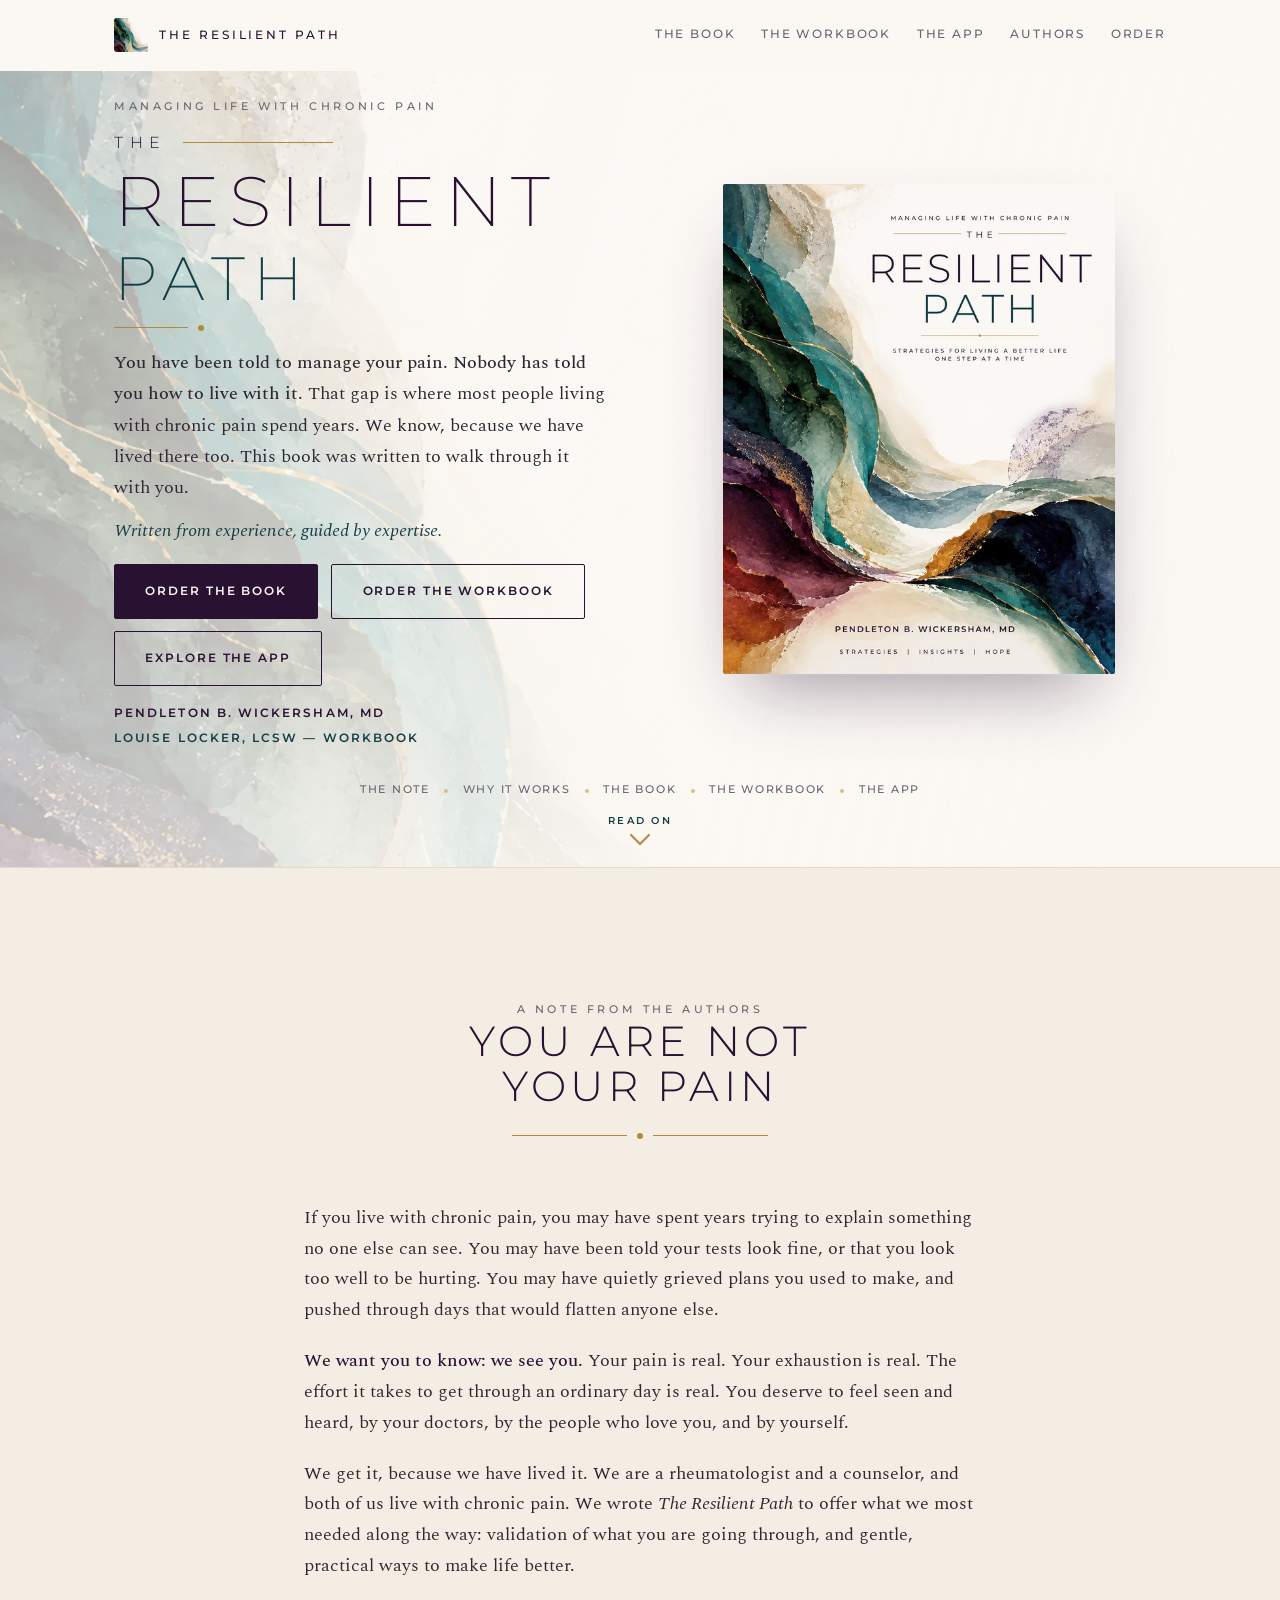
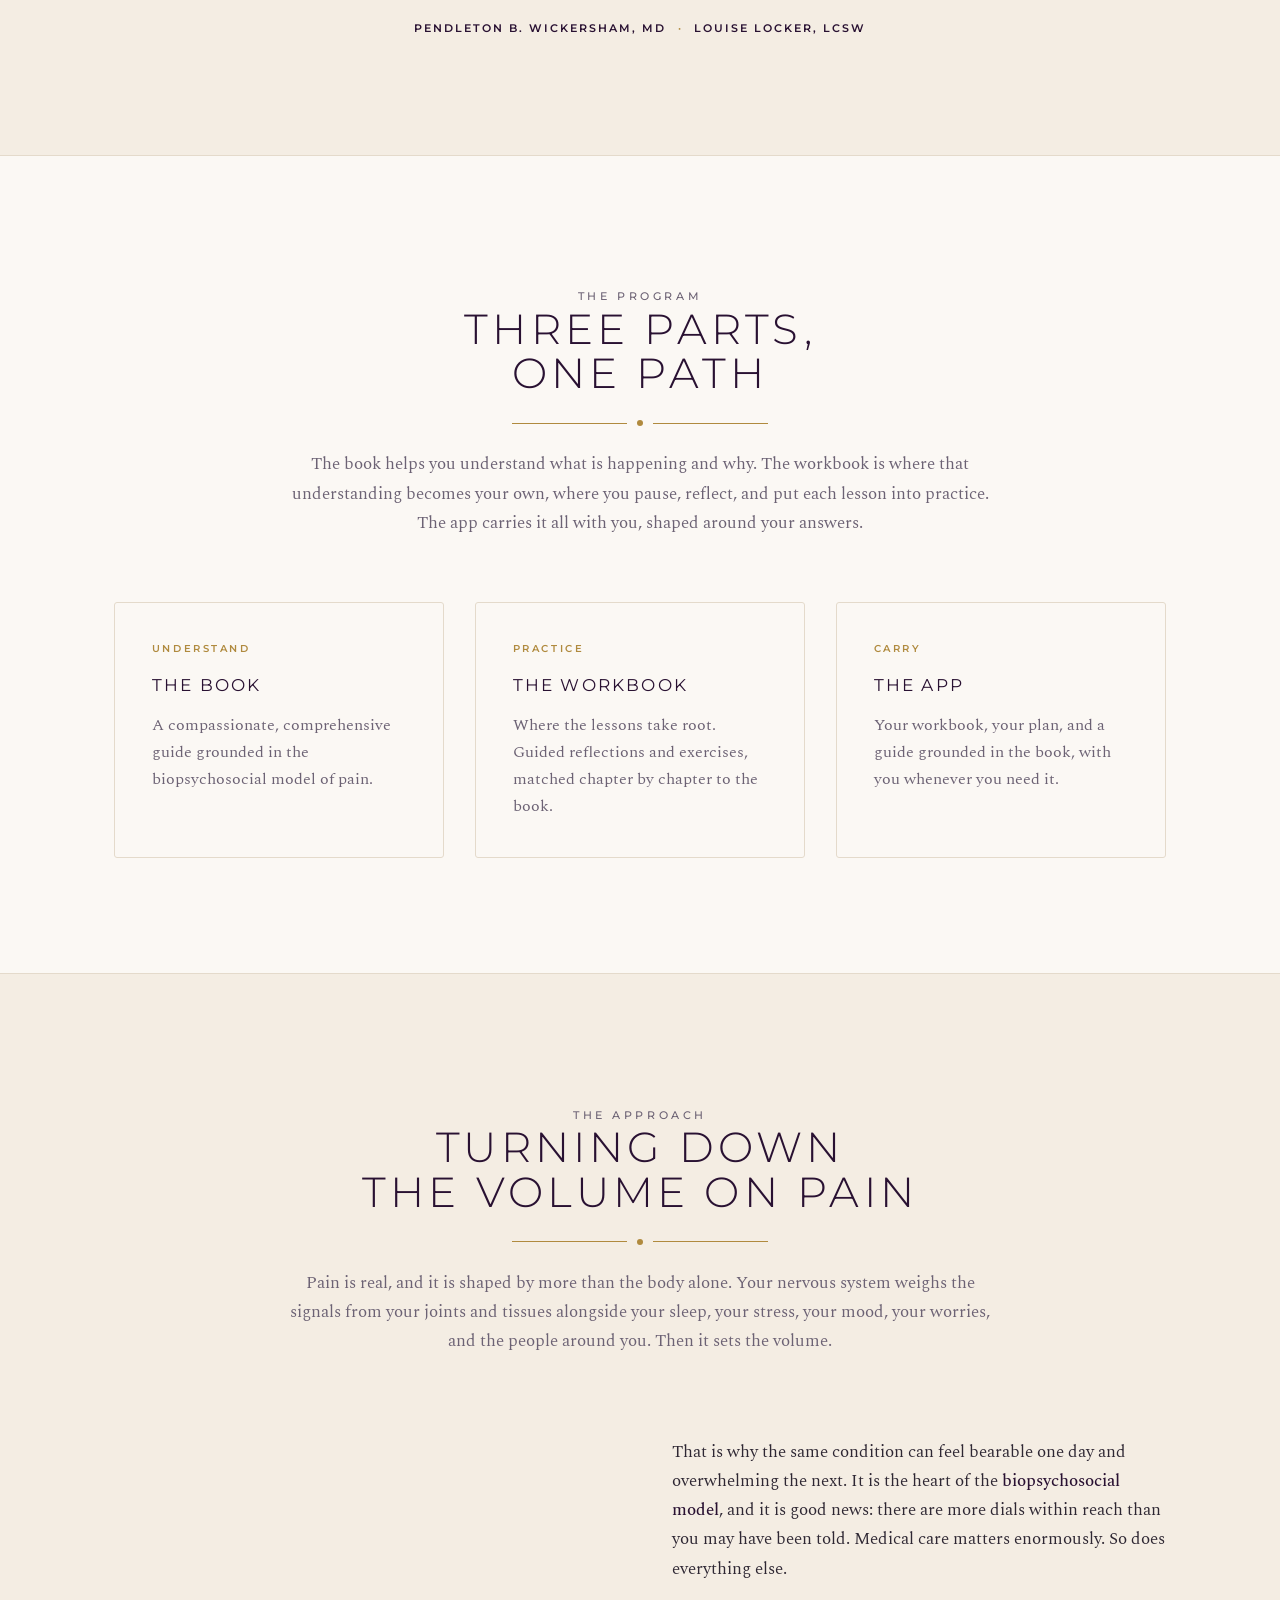
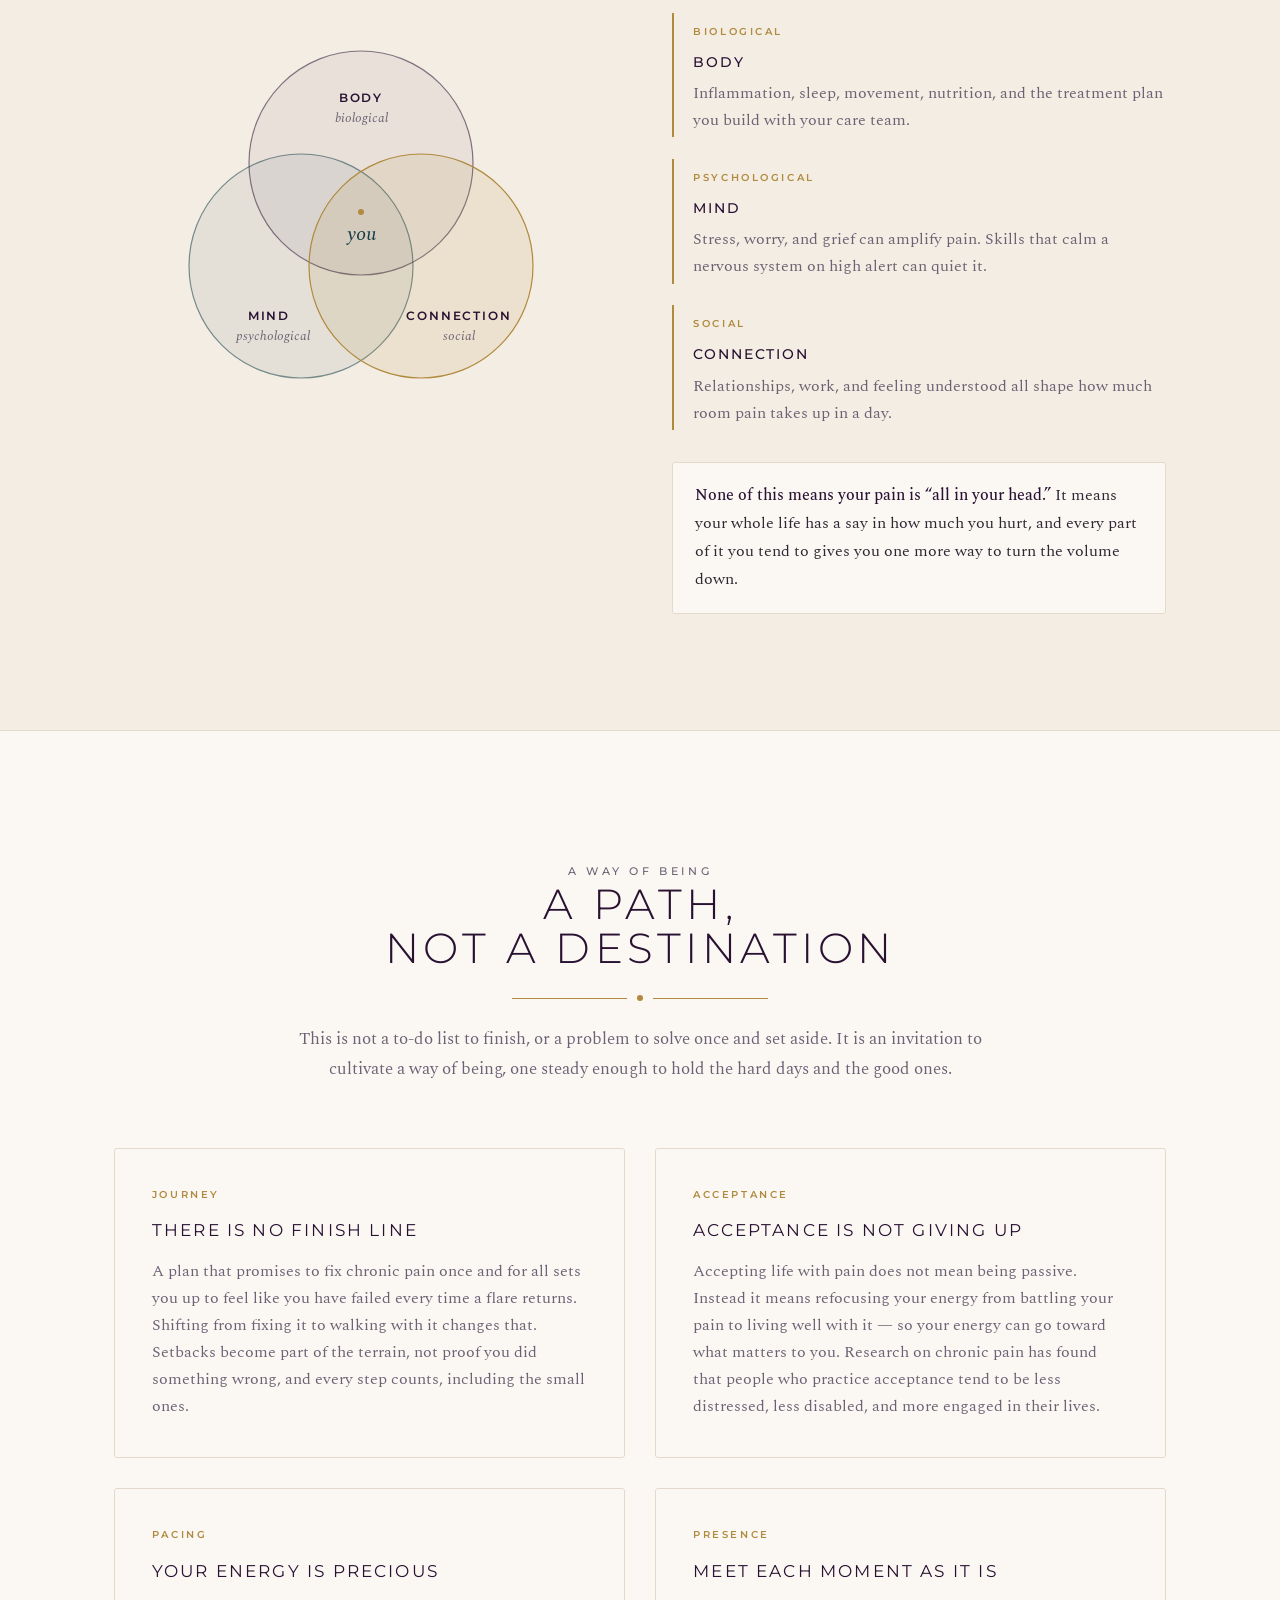
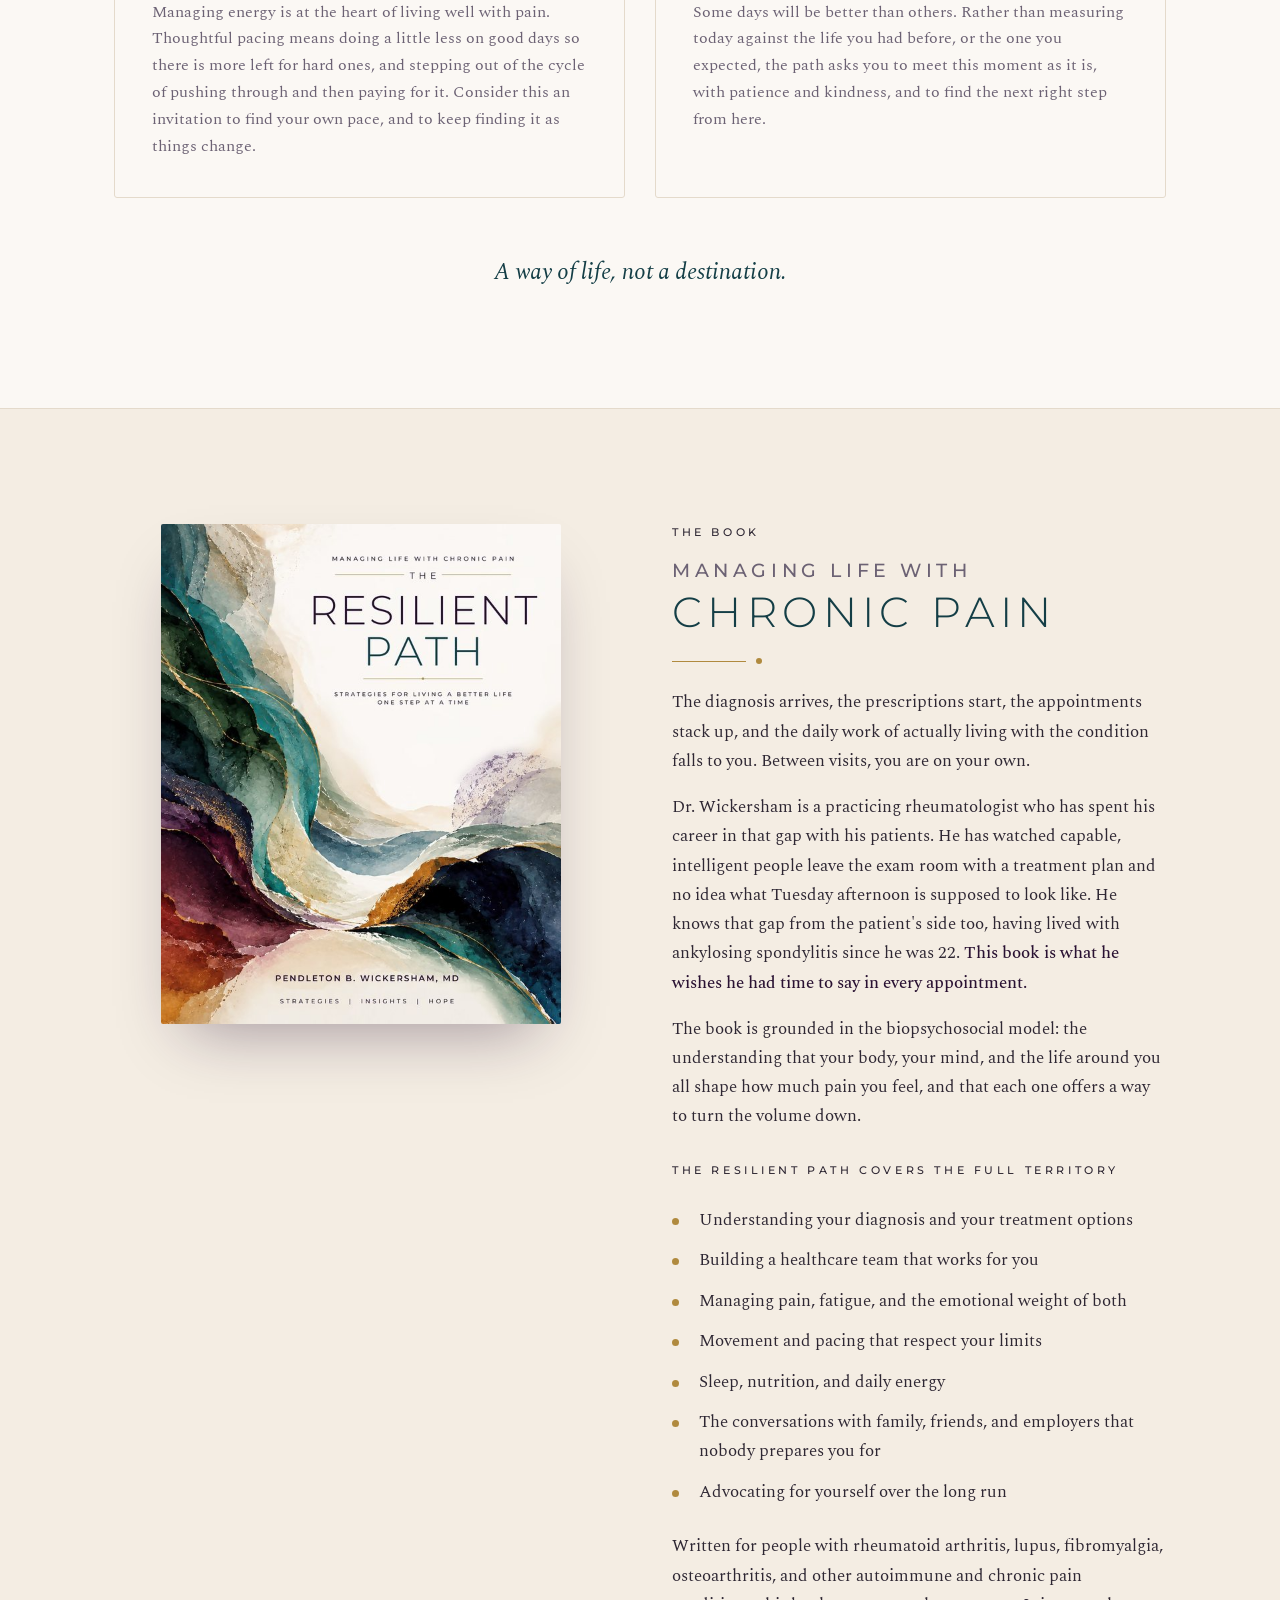
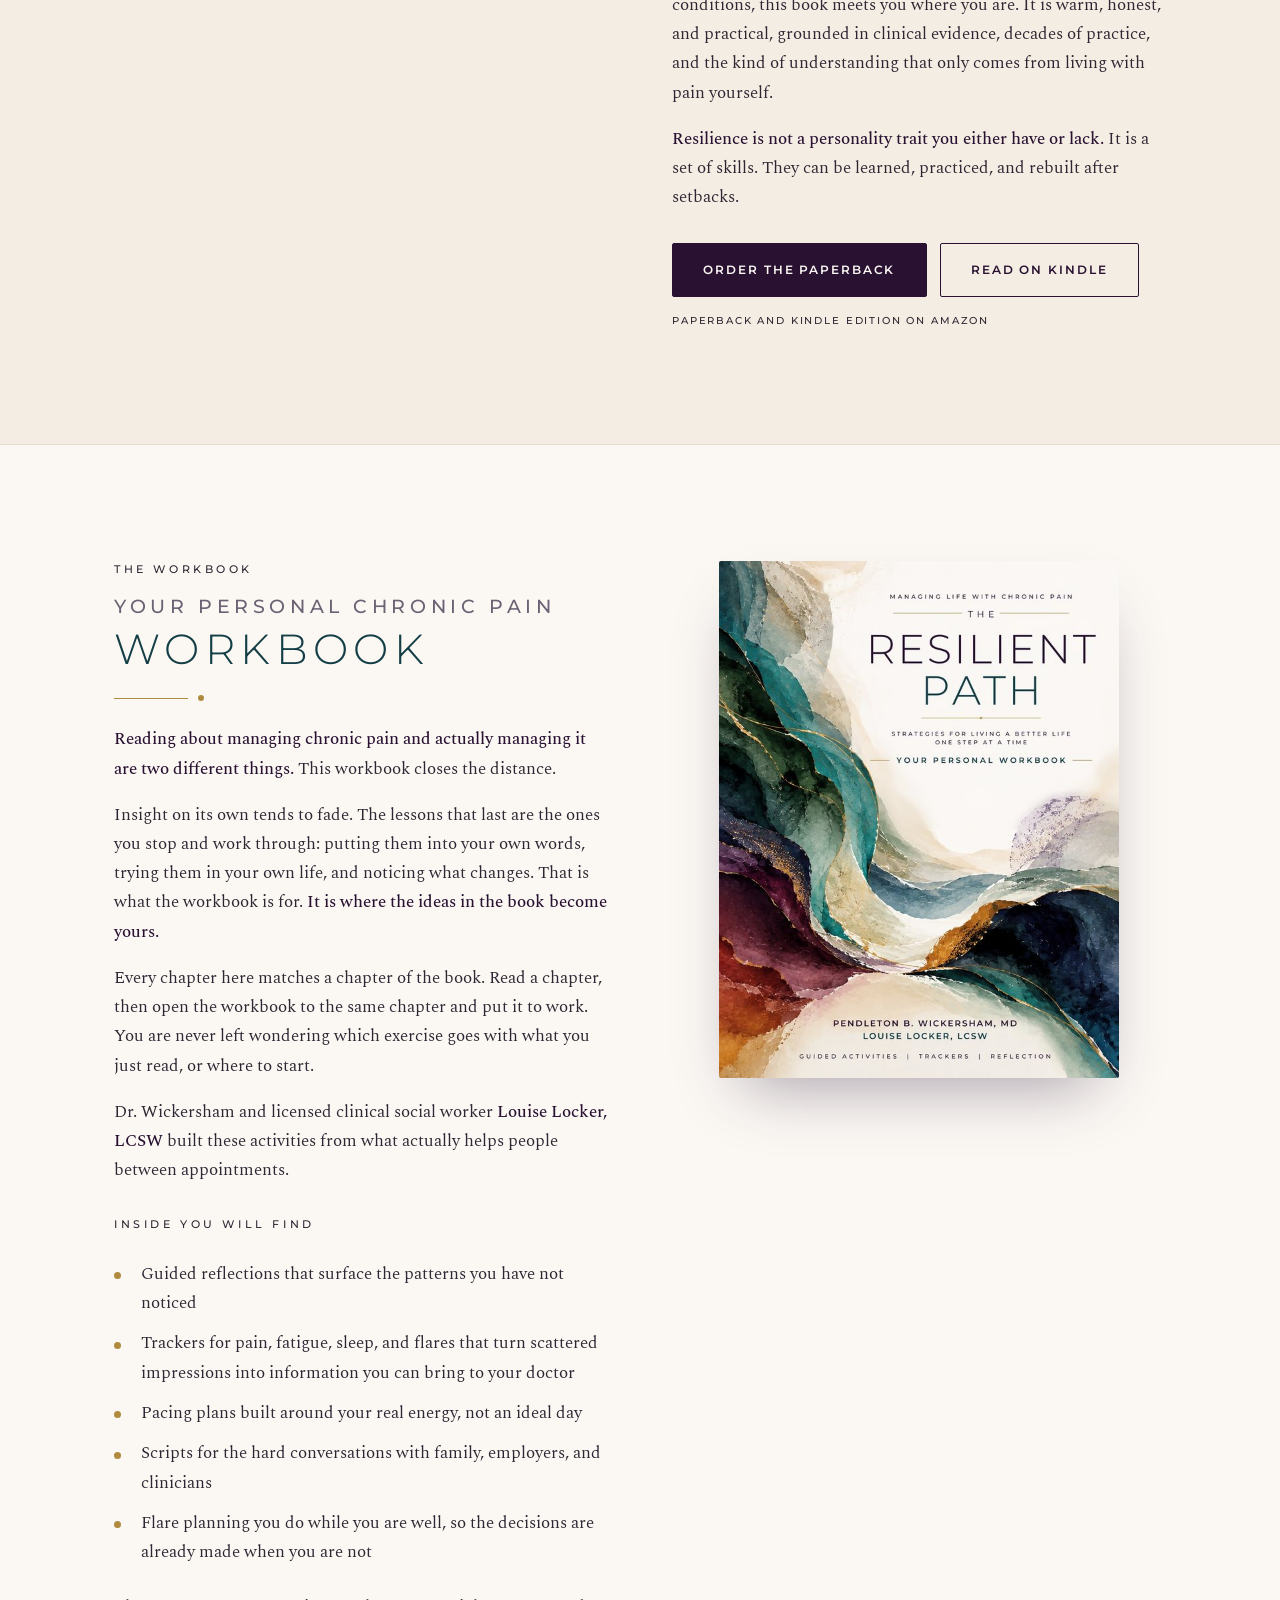
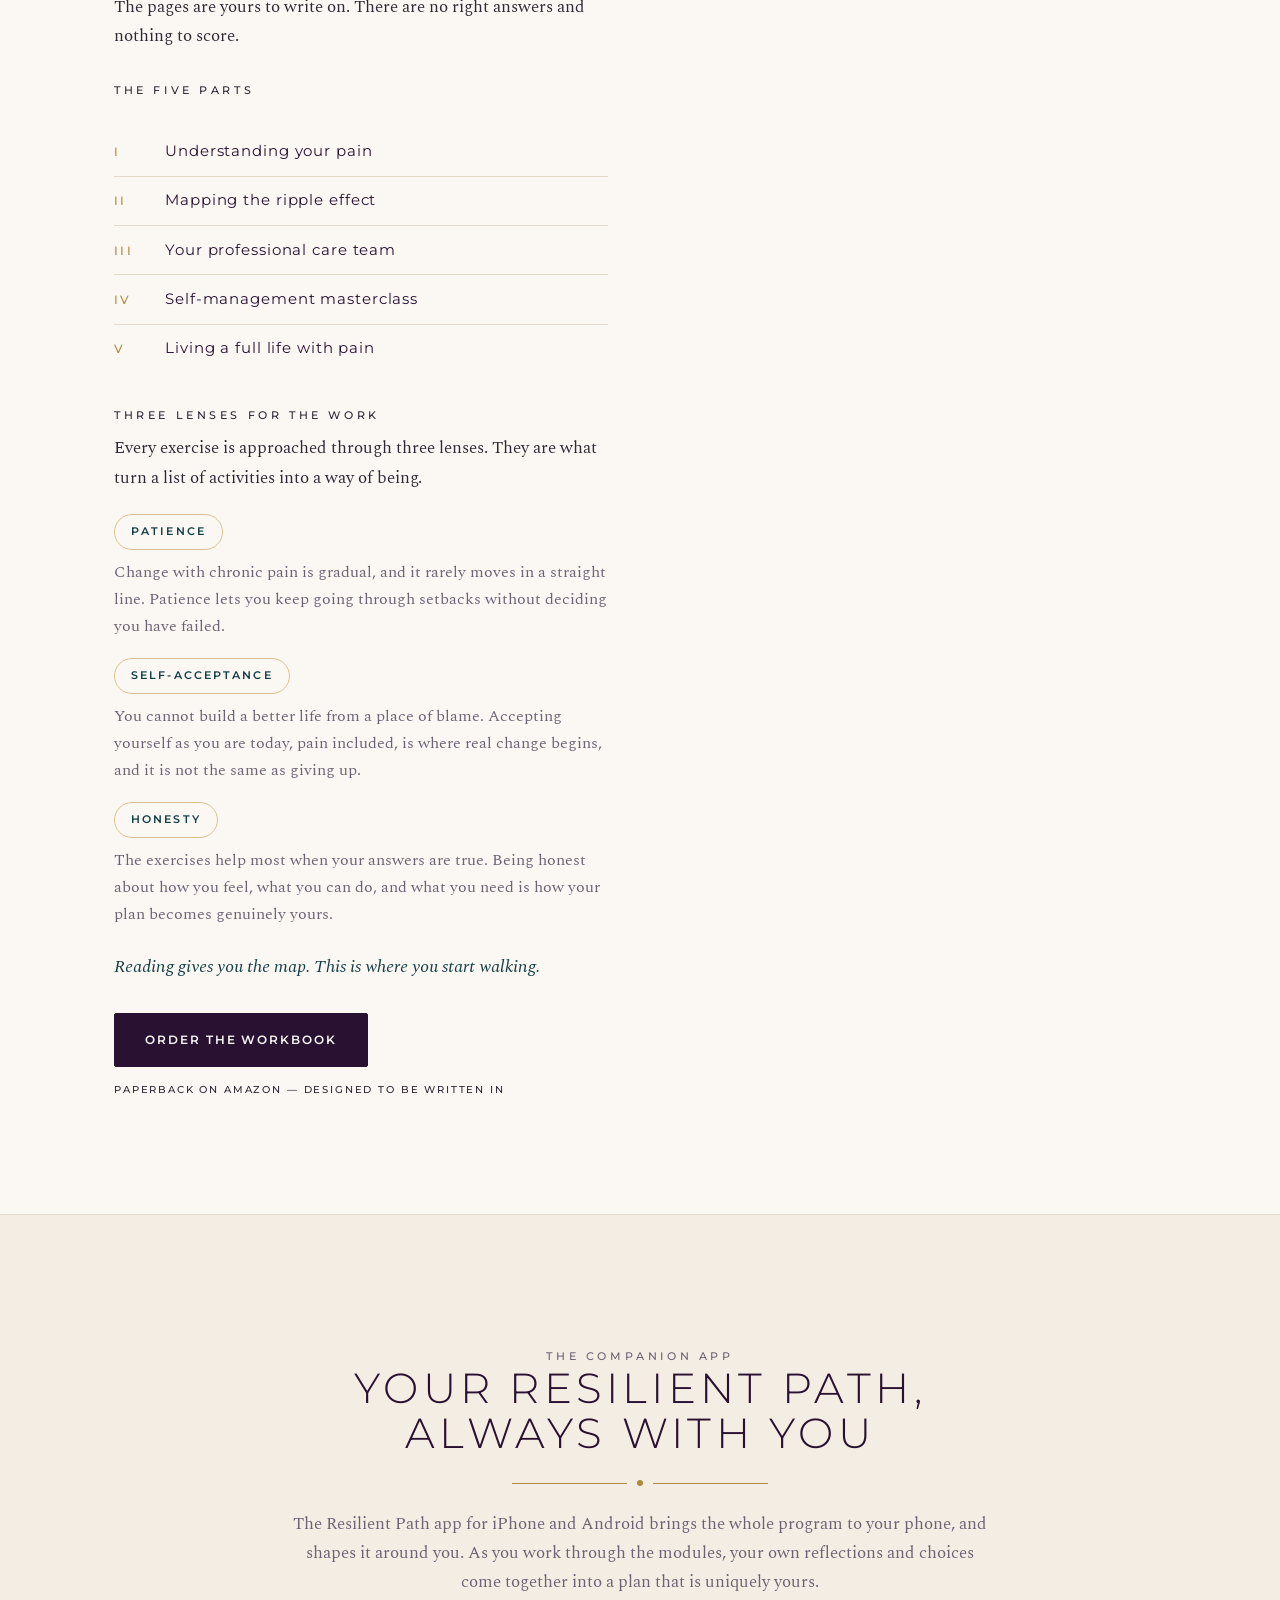
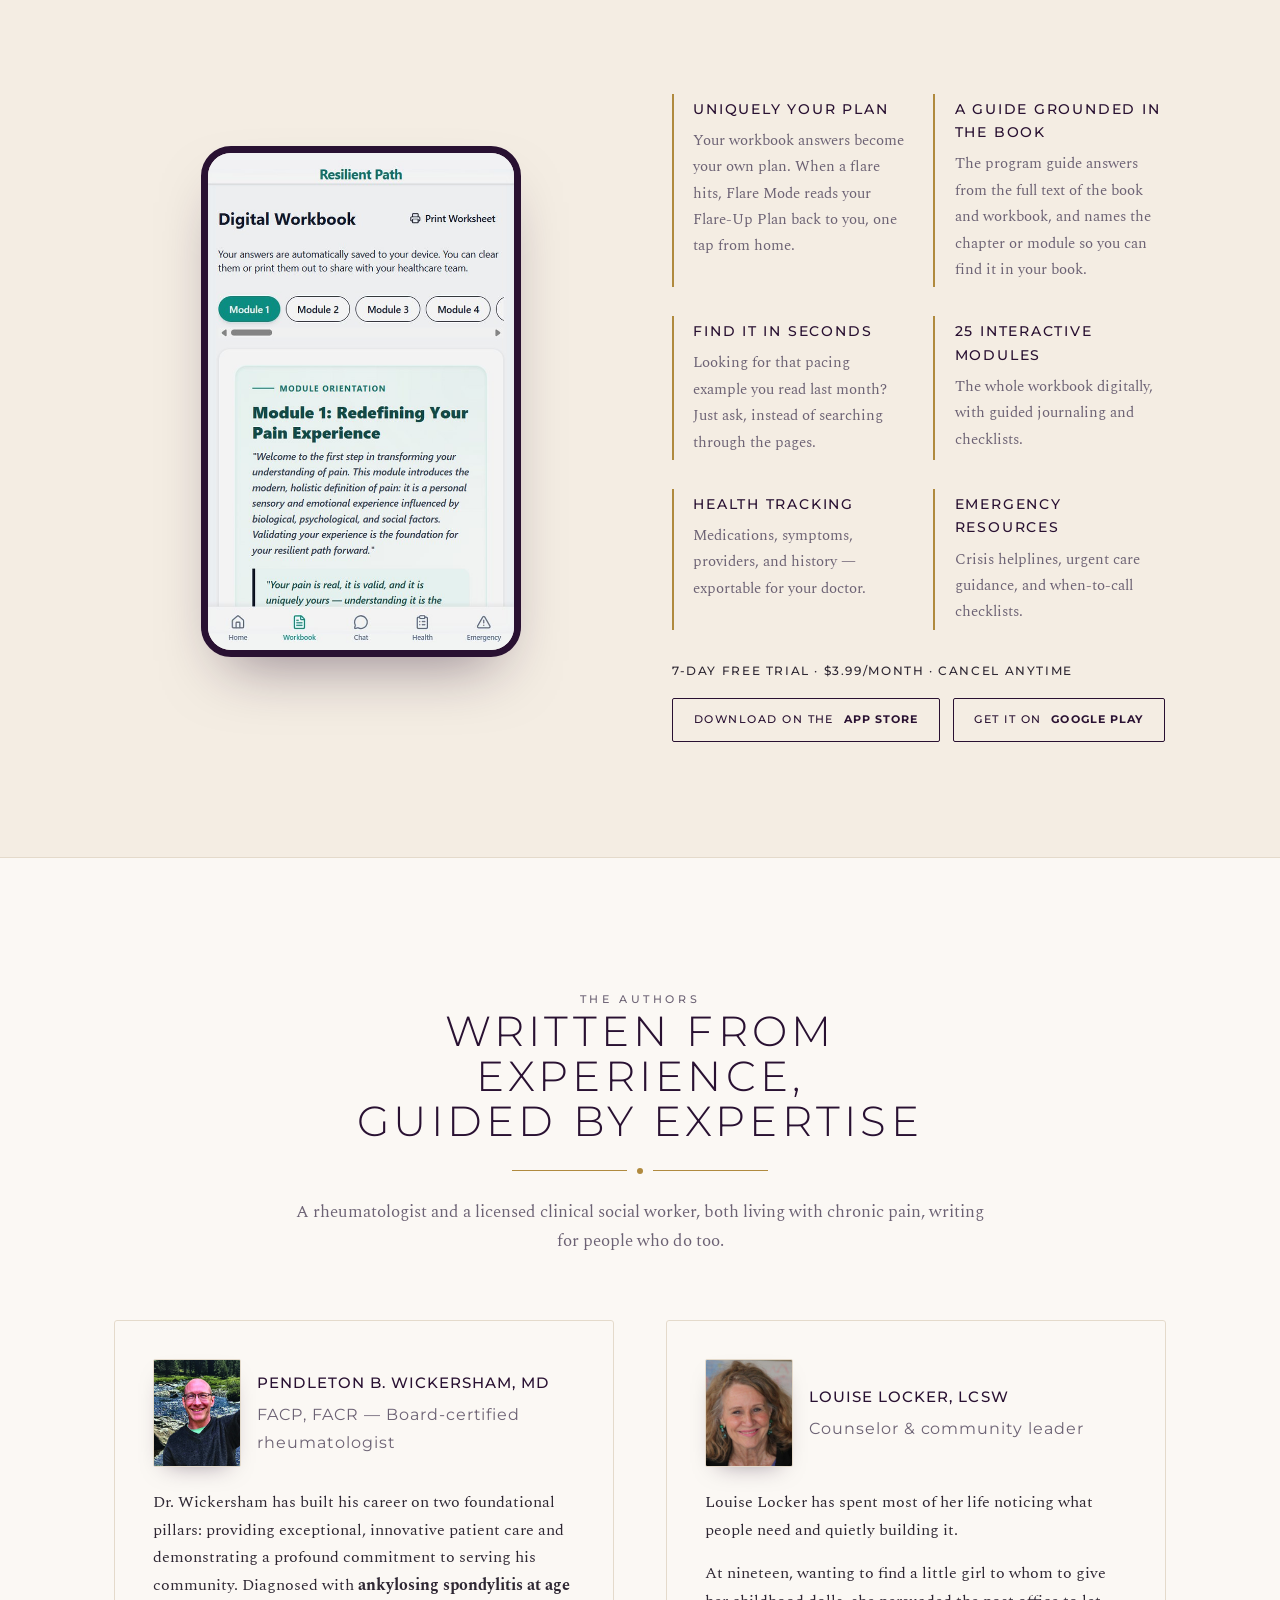
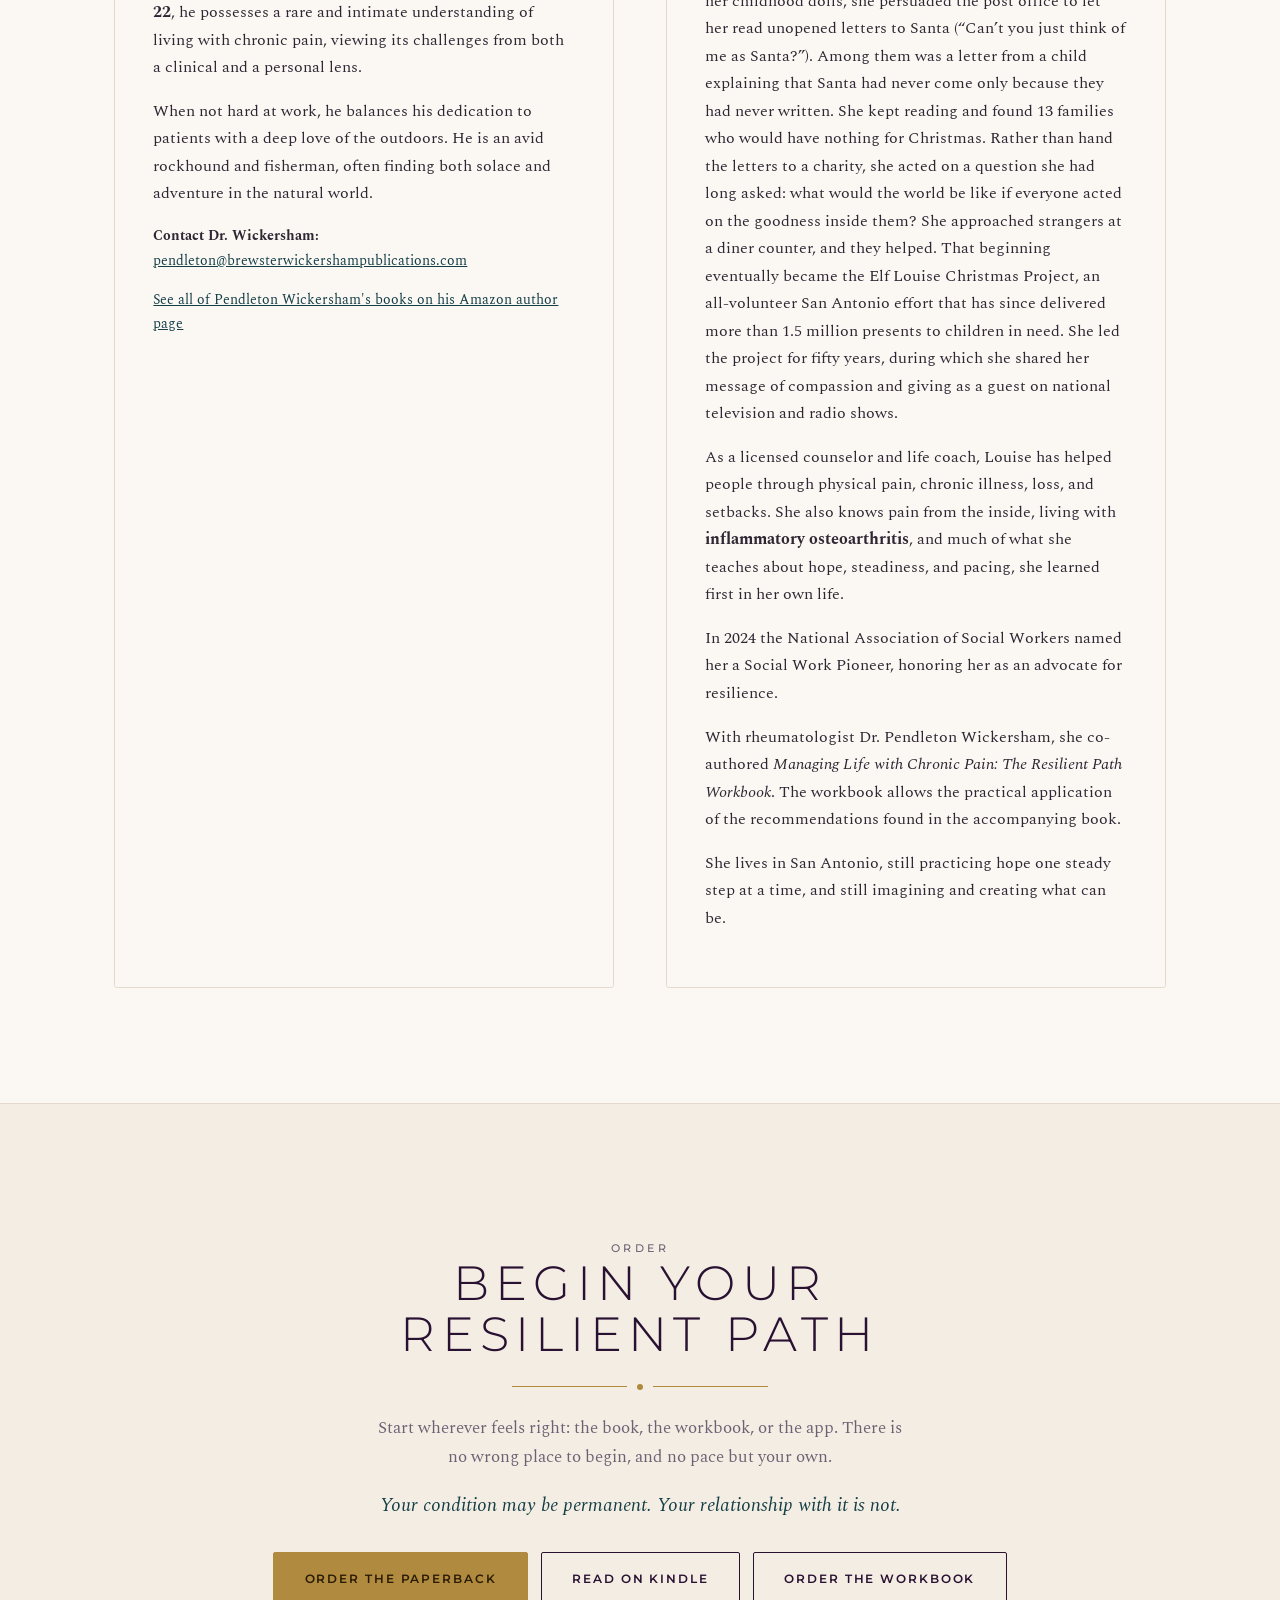
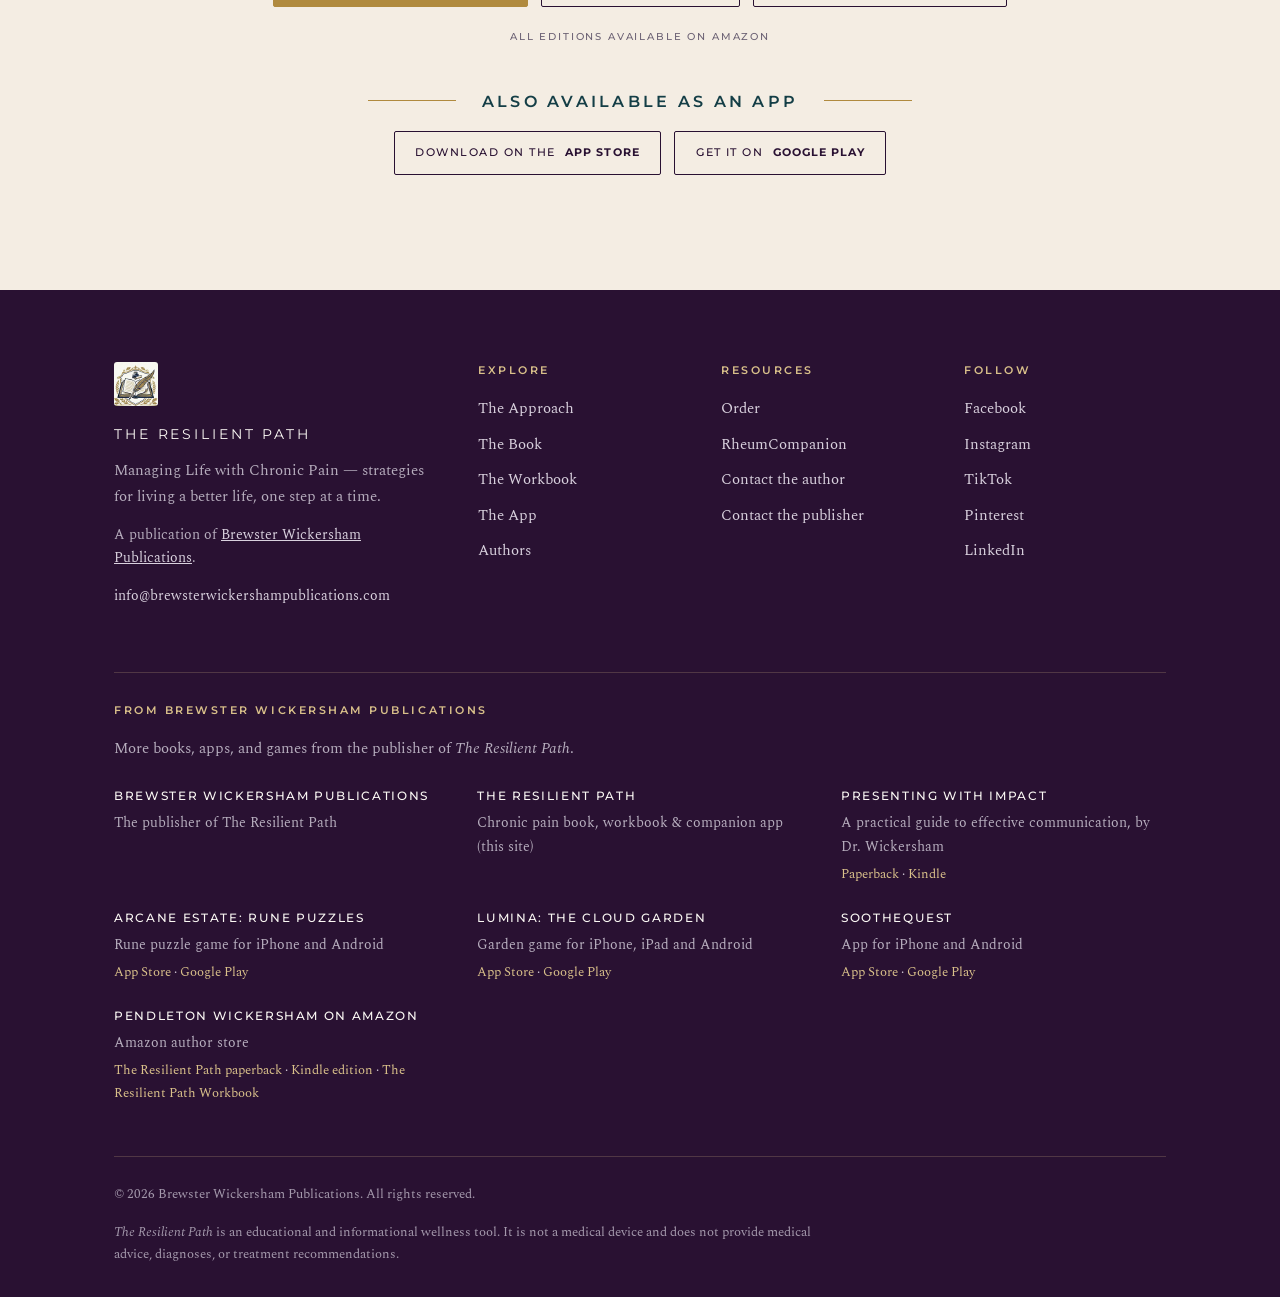
==== commit d117df31: "Add social links to the publisher footer The five Brewster Wickersham Publications profiles — Facebo" ====
--- a/index.html
+++ b/index.html
@@ -620,7 +620,7 @@
 .foot{background:var(--aubergine);color:#D9D1DE;padding:clamp(3rem,6vw,4.5rem) 0 2rem}
 .foot a{color:#D9D1DE;text-decoration:none}
 .foot a:hover,.foot a:focus-visible{color:var(--gold-soft)}
-.foot__grid{display:grid;grid-template-columns:1.7fr 1fr 1fr;gap:clamp(1.8rem,4vw,3.4rem)}
+.foot__grid{display:grid;grid-template-columns:1.6fr 1fr 1fr 1fr;gap:clamp(1.6rem,3.2vw,2.8rem)}
 .foot__brand img{width:44px;height:44px;border-radius:3px;object-fit:cover;margin-bottom:1rem}
 .foot__brand h3{
   font-family:var(--display);font-weight:400;font-size:.9rem;letter-spacing:.2em;
@@ -1335,6 +1335,16 @@
           <li><a href="mailto:info@brewsterwickershampublications.com">Contact the publisher</a></li>
         </ul>
       </div>
+      <div>
+        <h4>Follow</h4>
+        <ul>
+          <li><a href="https://www.facebook.com/WeareBrewsterWickershamPublications/" target="_blank" rel="noopener">Facebook</a></li>
+          <li><a href="https://www.instagram.com/brewsterwickershampublication/" target="_blank" rel="noopener">Instagram</a></li>
+          <li><a href="https://www.tiktok.com/@brewster.wickersh" target="_blank" rel="noopener">TikTok</a></li>
+          <li><a href="https://www.pinterest.com/brewsterwickershampublications/" target="_blank" rel="noopener">Pinterest</a></li>
+          <li><a href="https://www.linkedin.com/company/brewster-wickersham-publications/" target="_blank" rel="noopener">LinkedIn</a></li>
+        </ul>
+      </div>
     </div>
     <nav class="foot__net" aria-labelledby="net-h">
       <h4 id="net-h">From Brewster Wickersham Publications</h4>
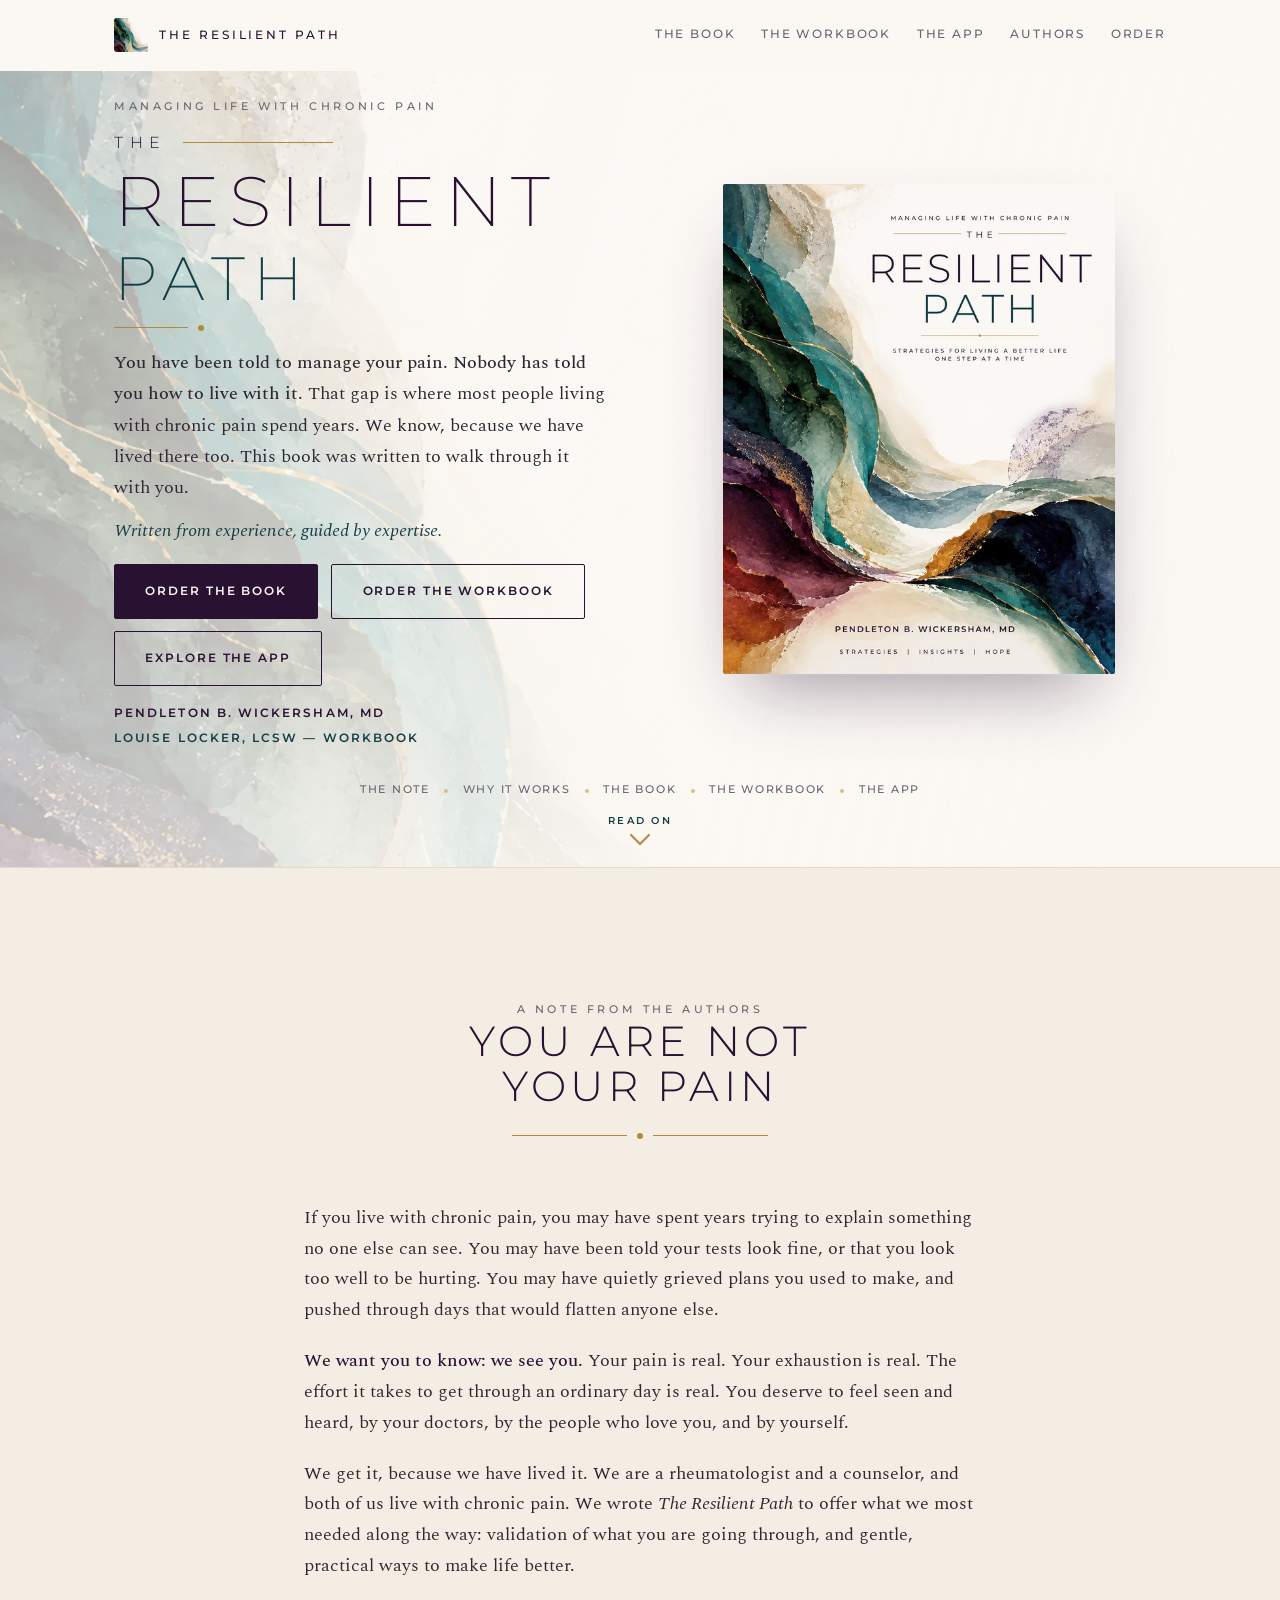
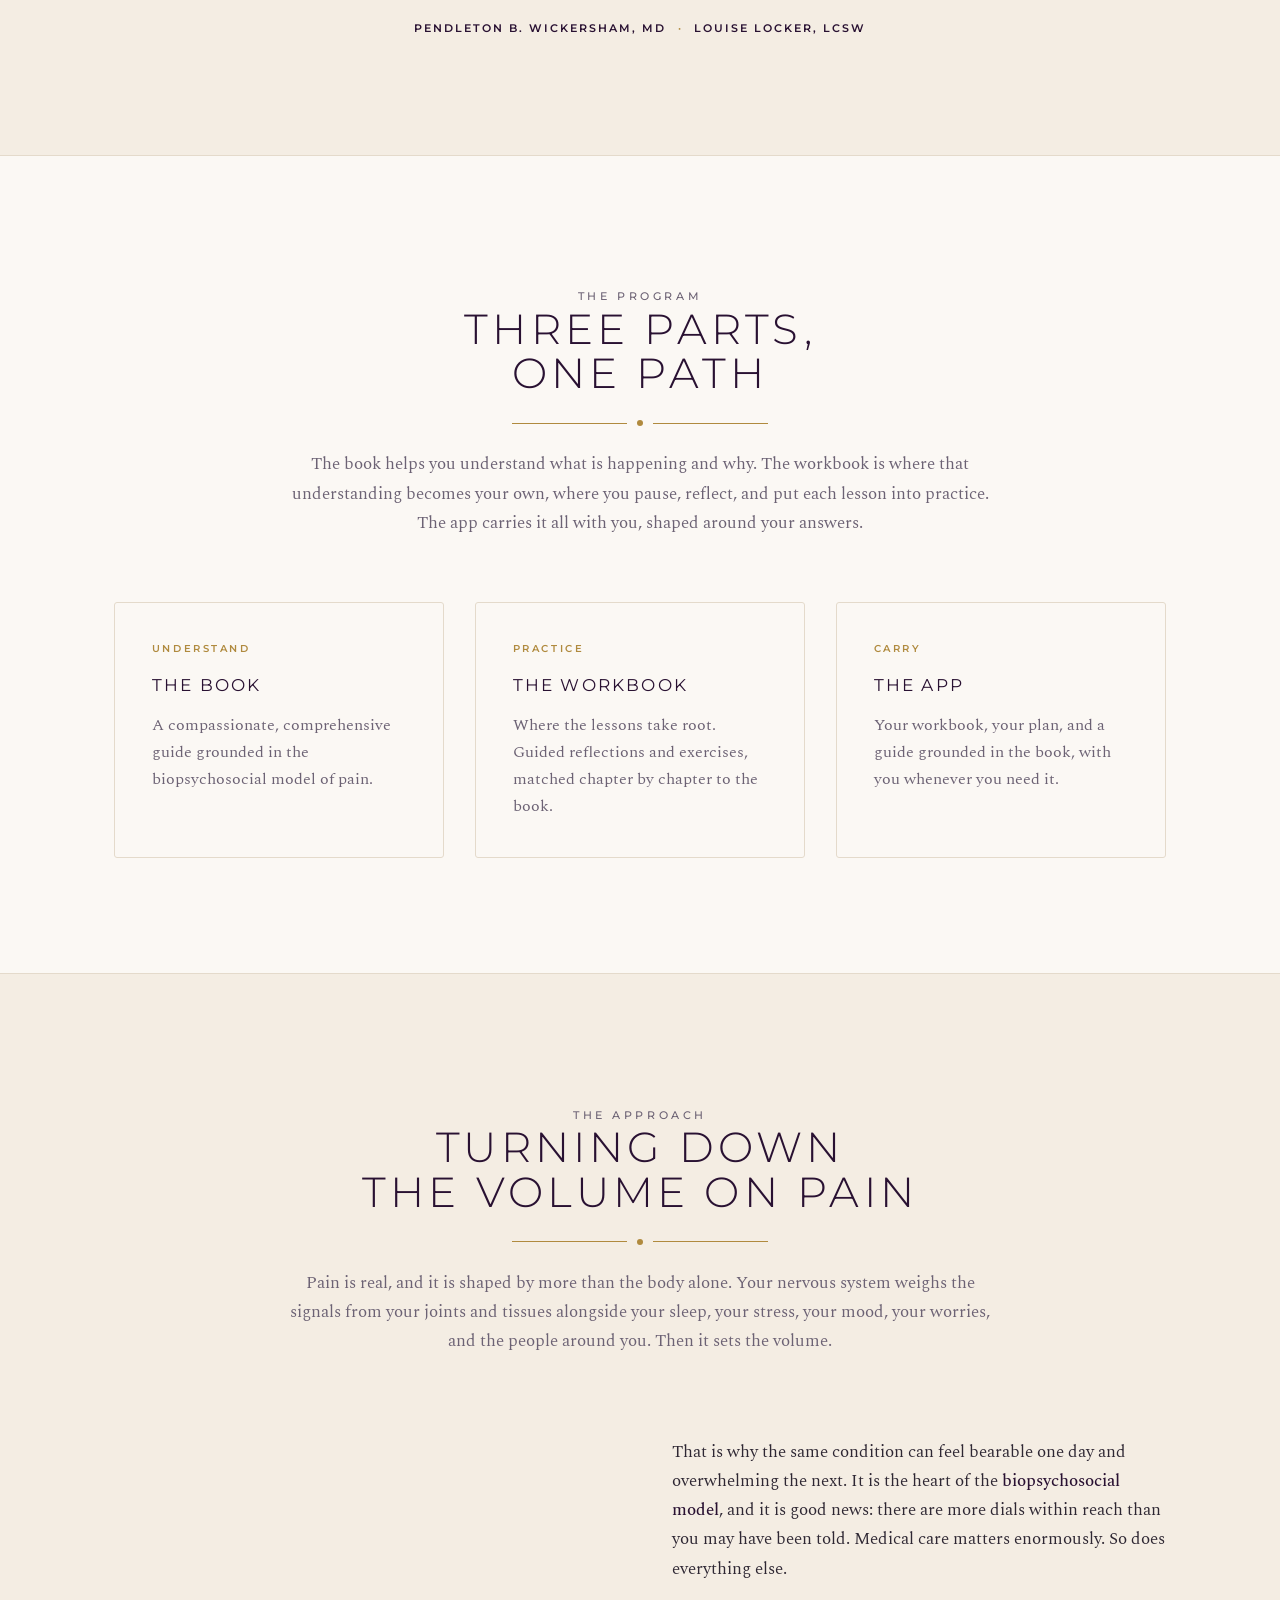
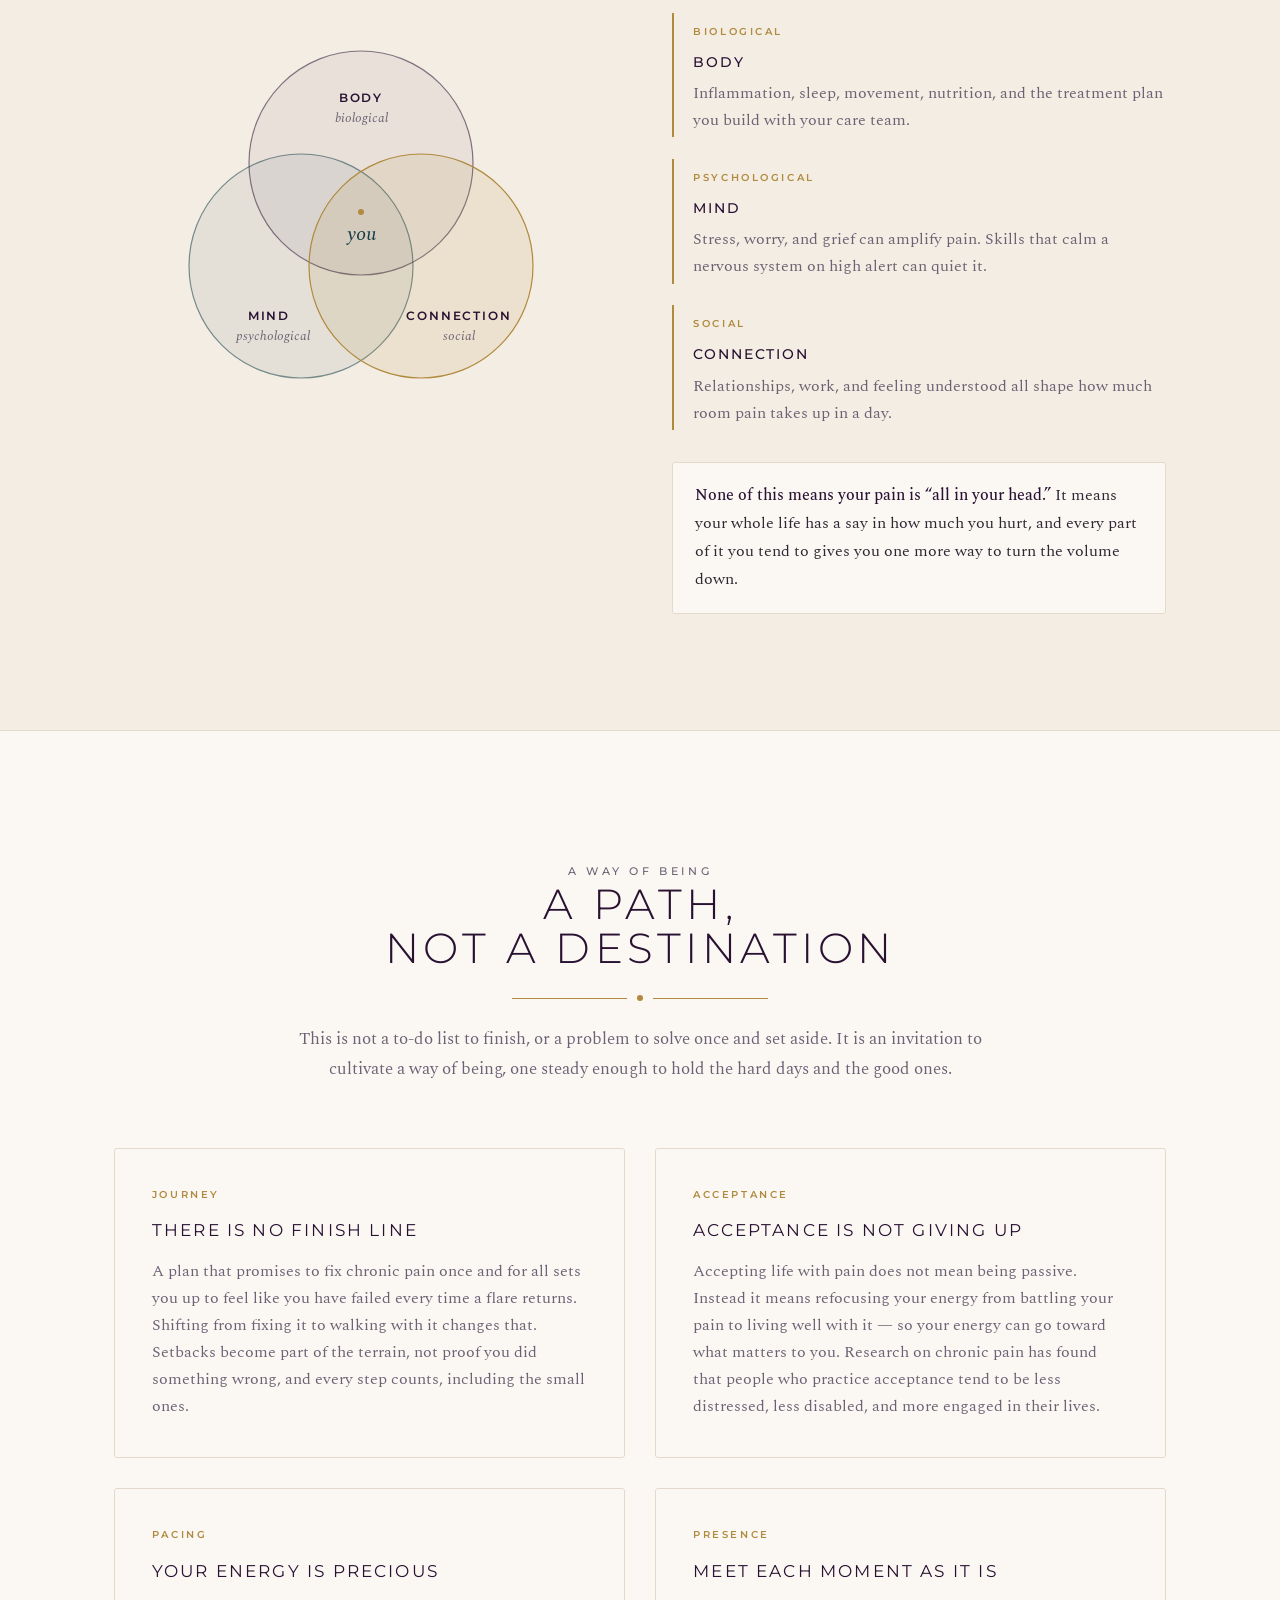
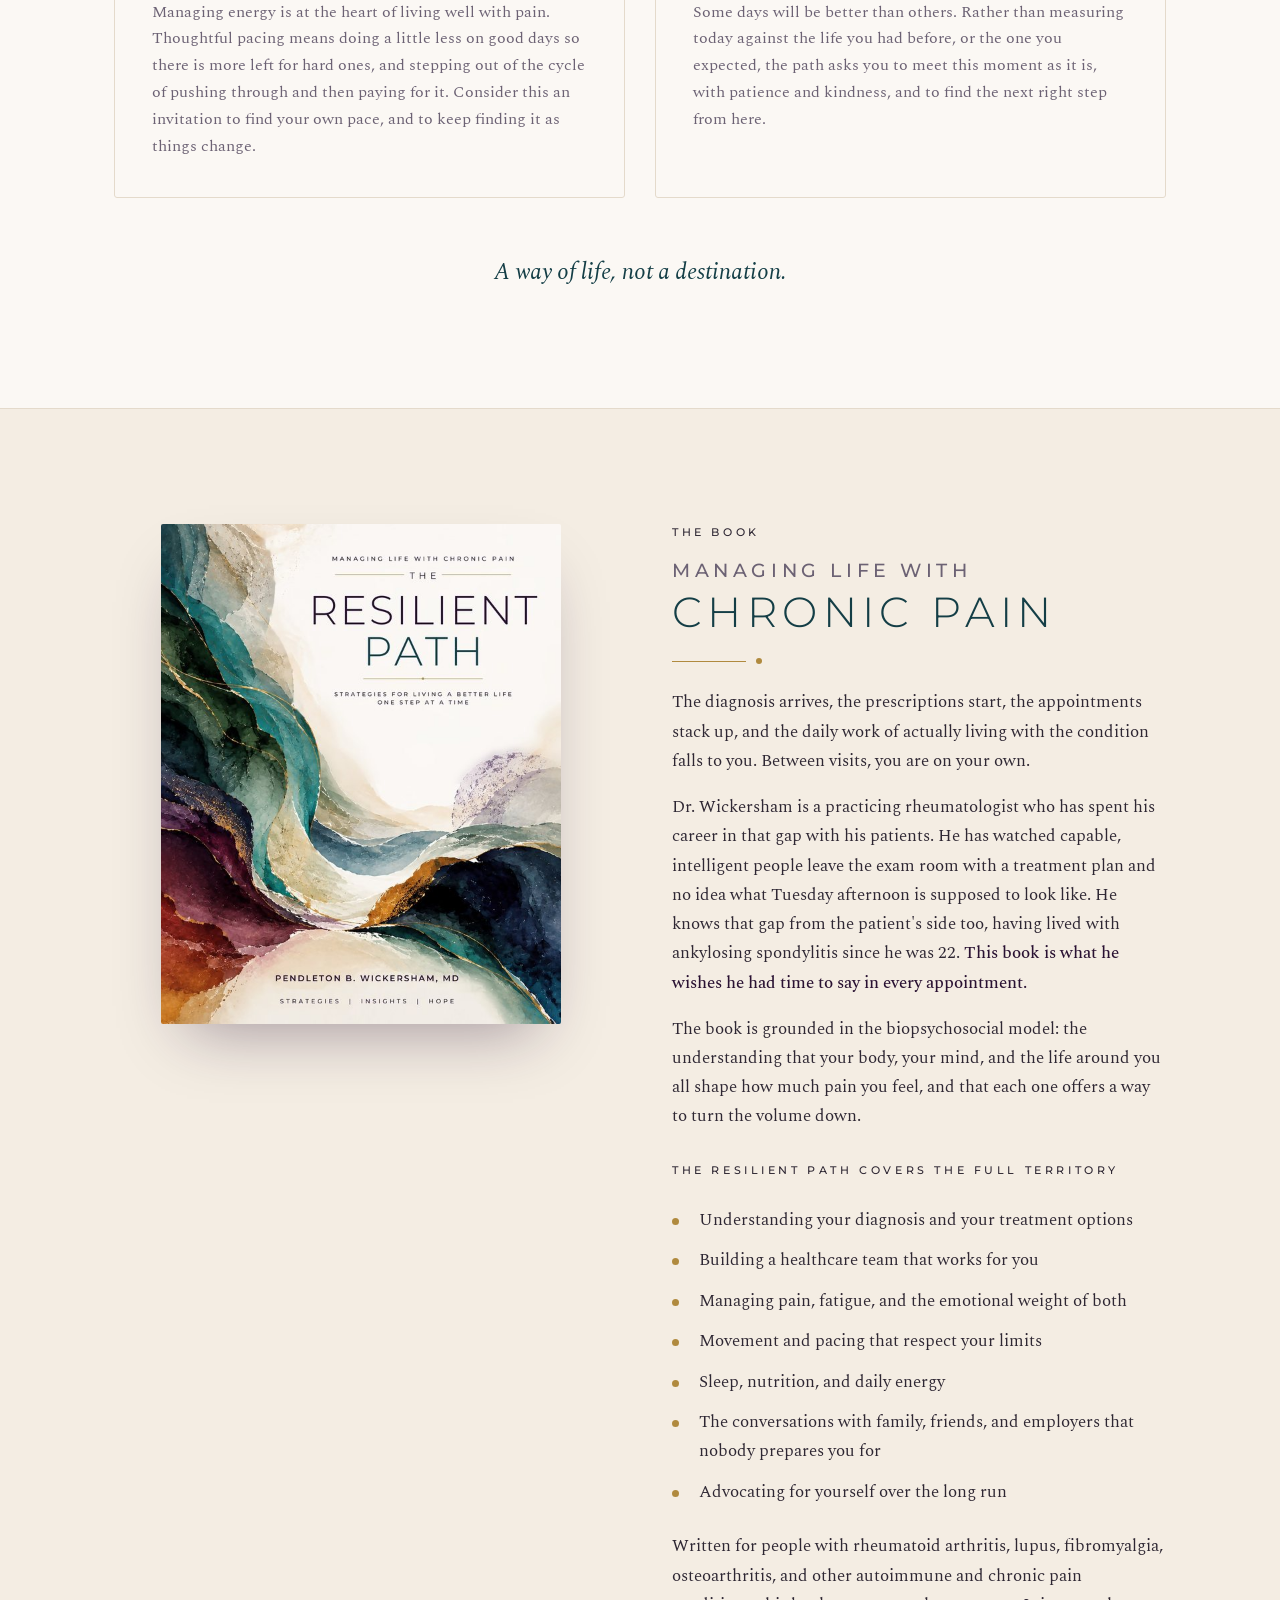
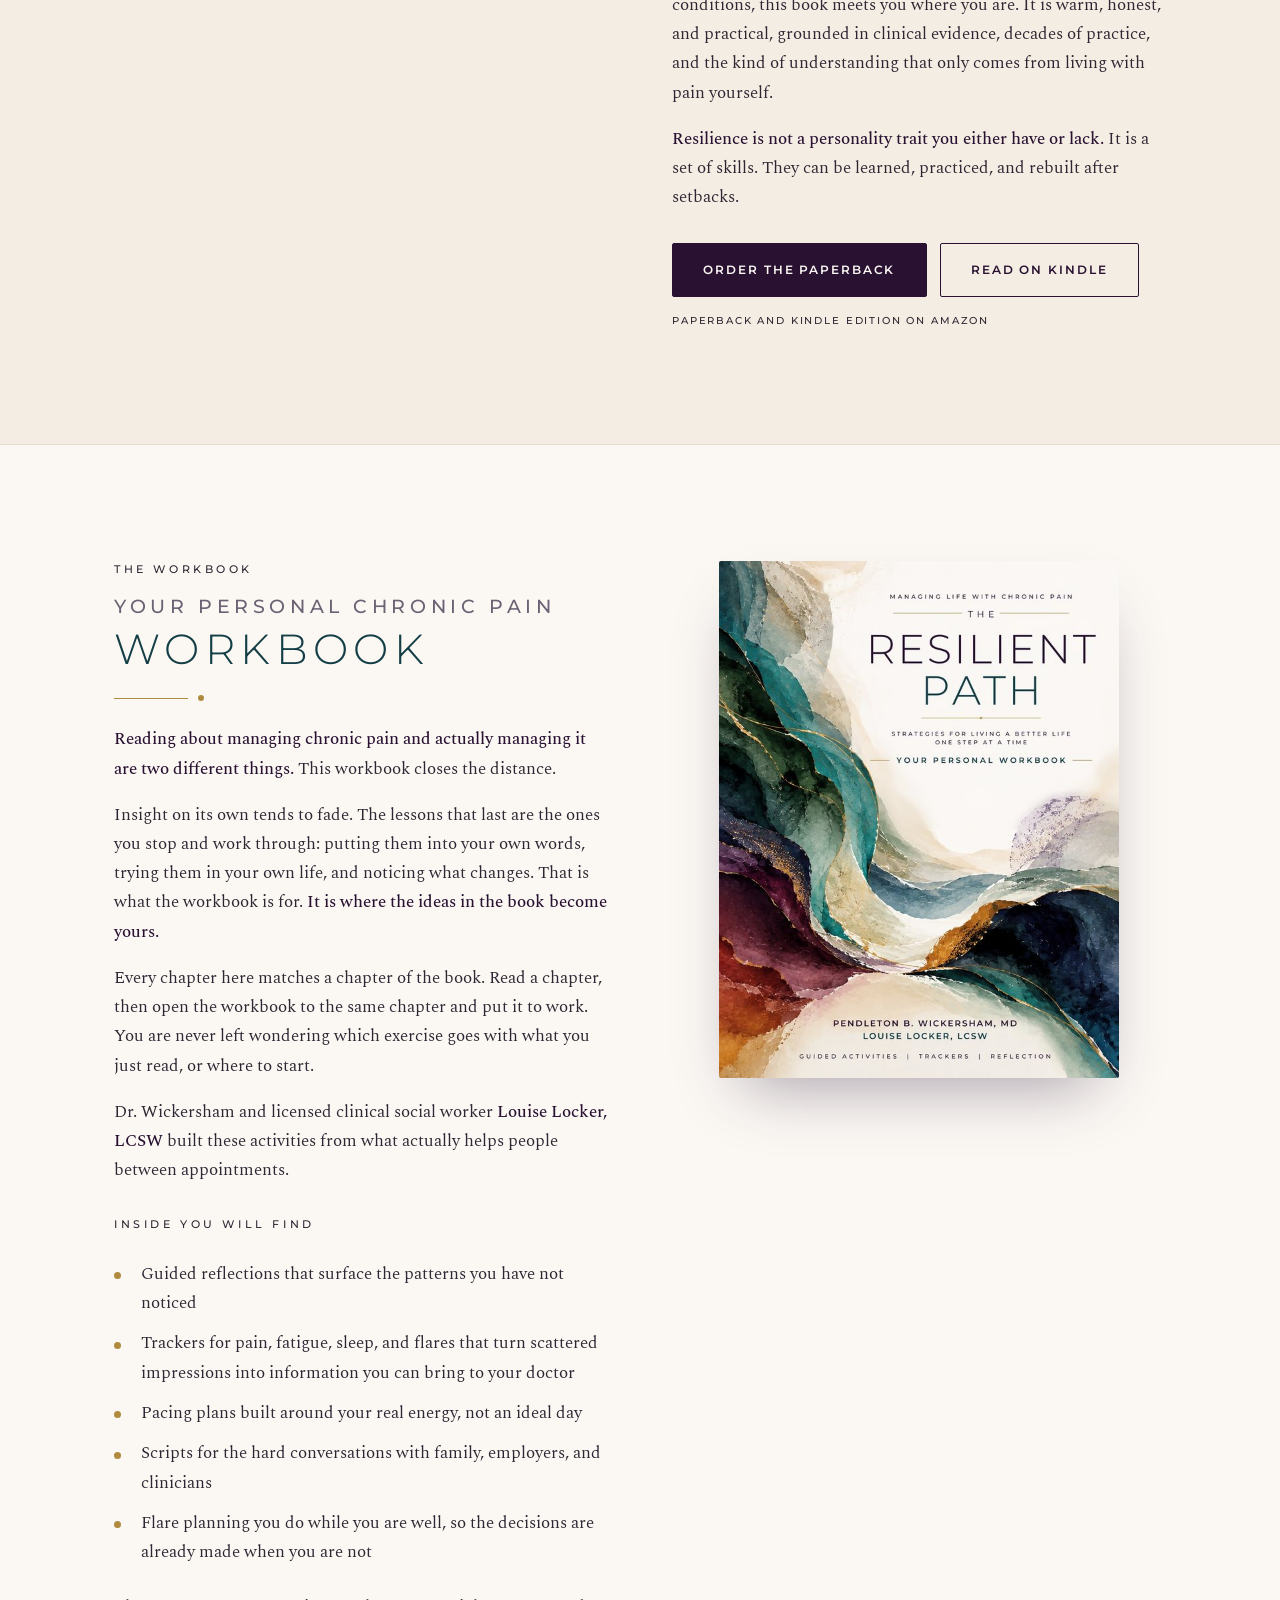
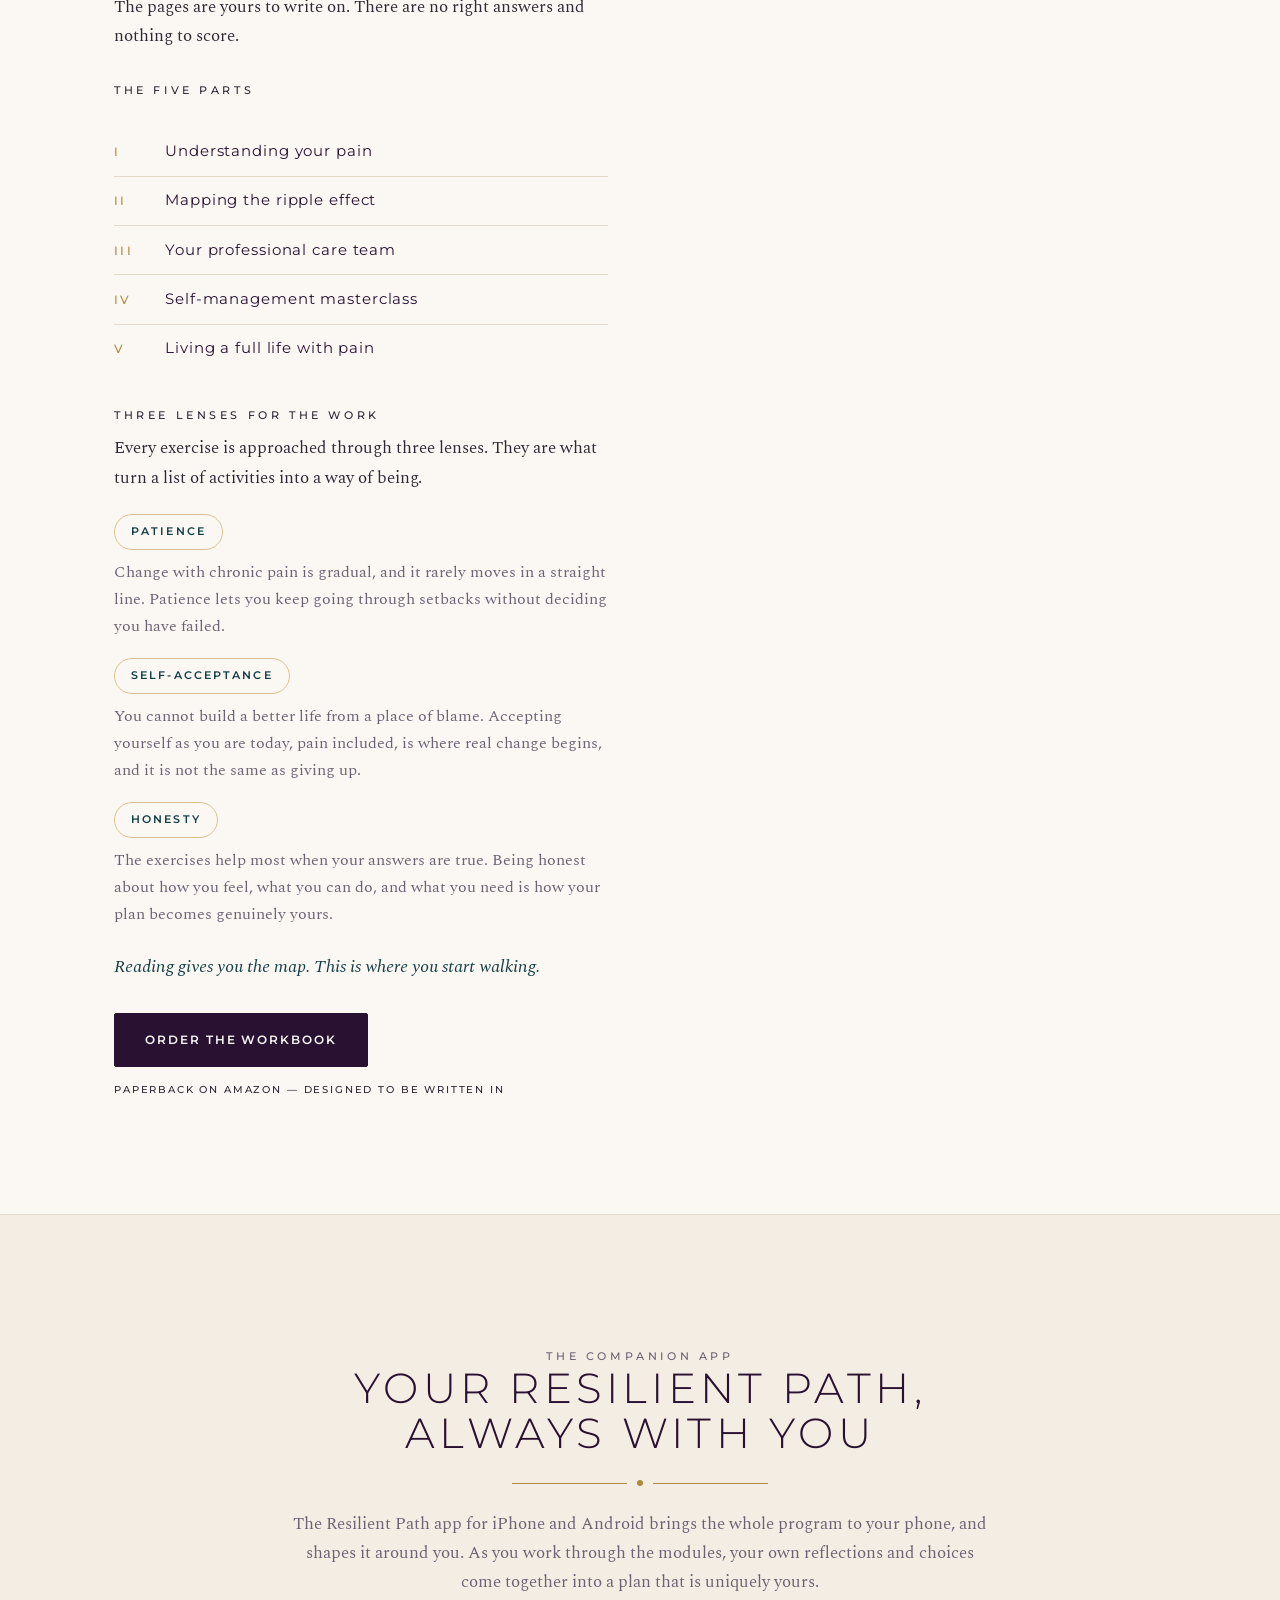
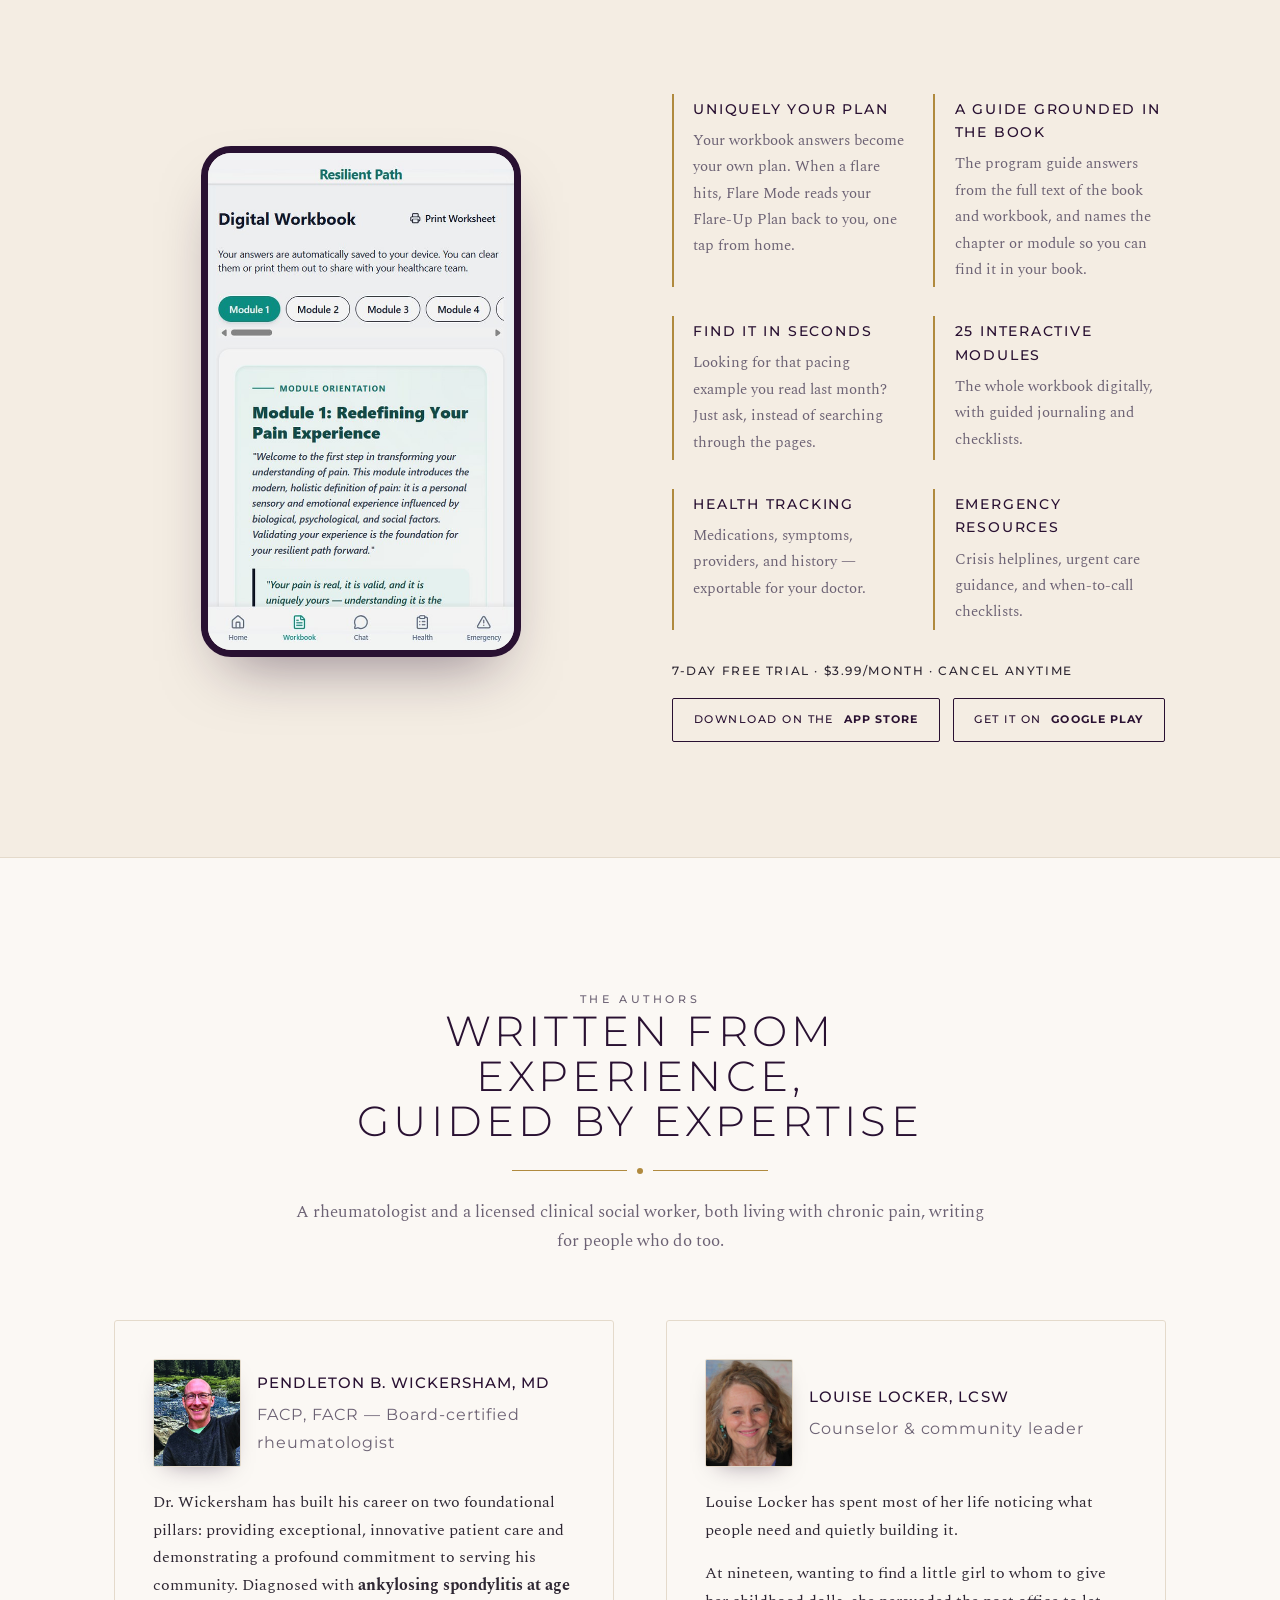
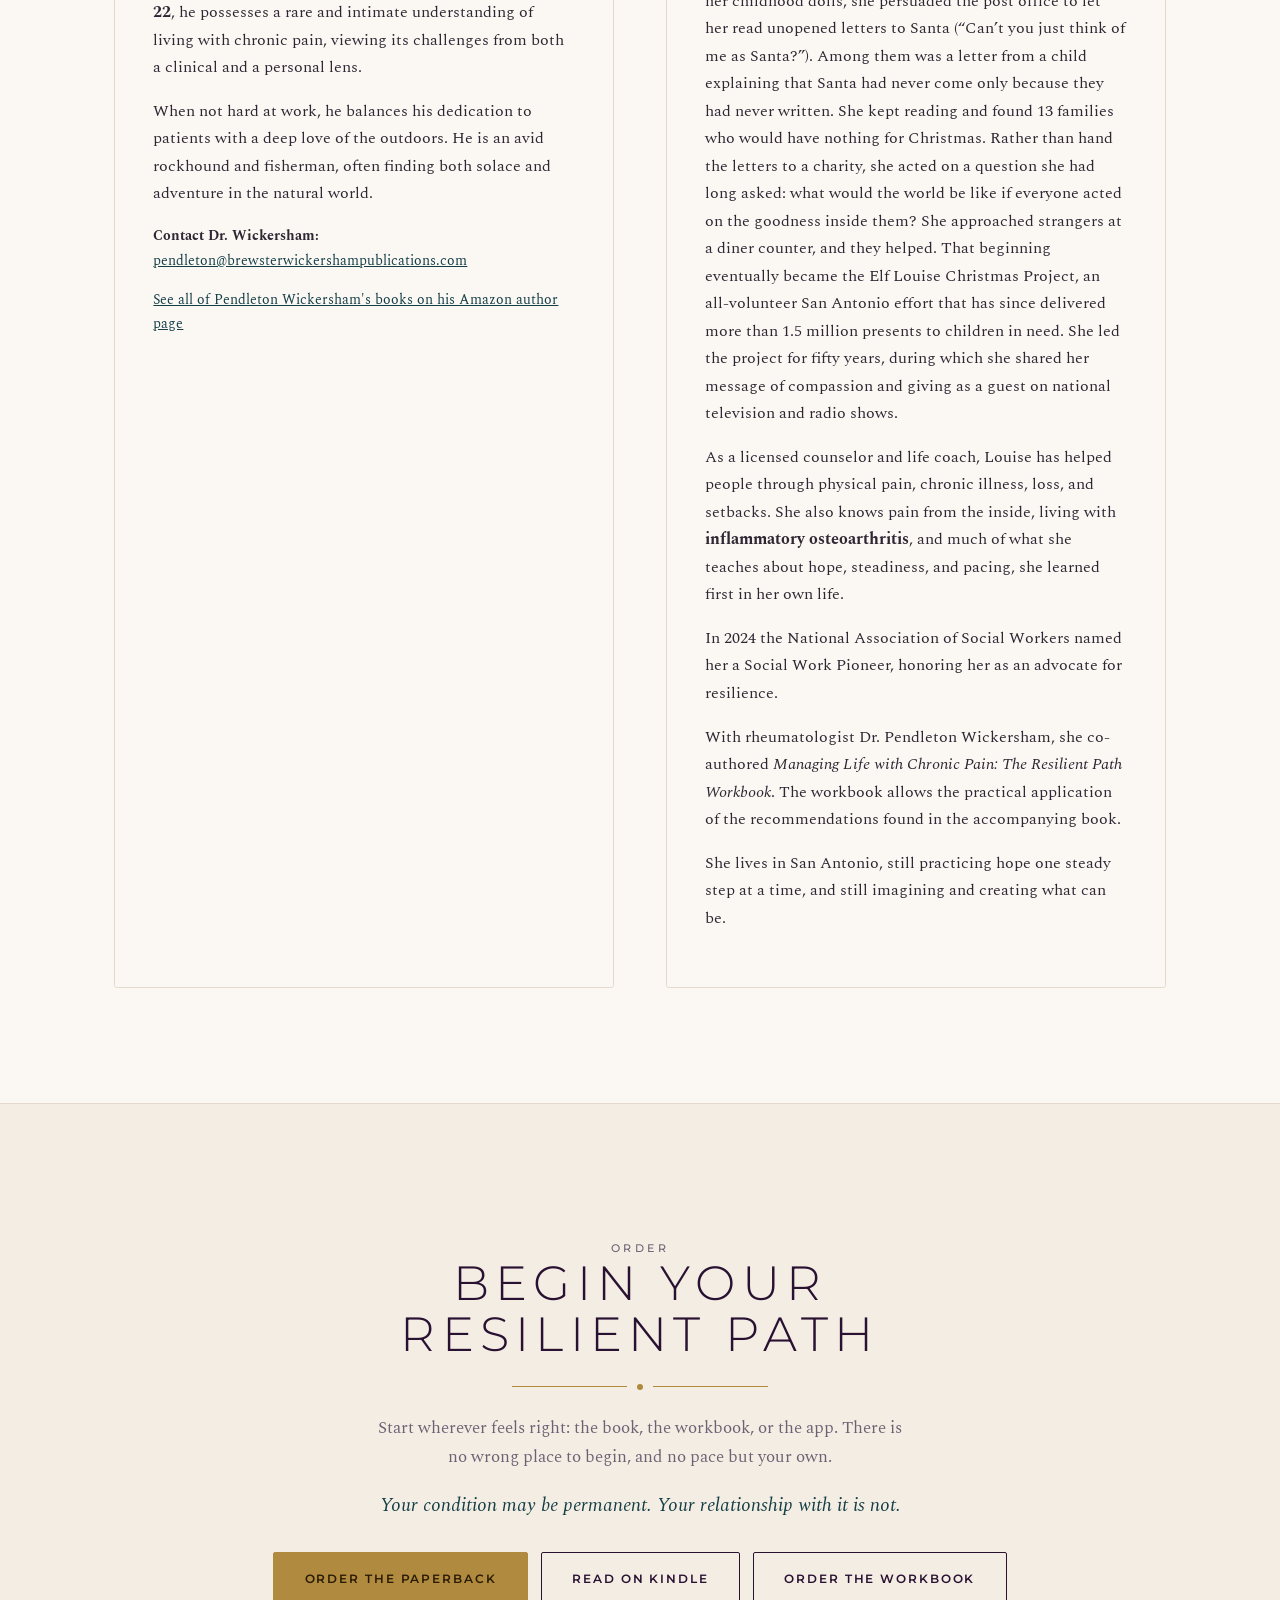
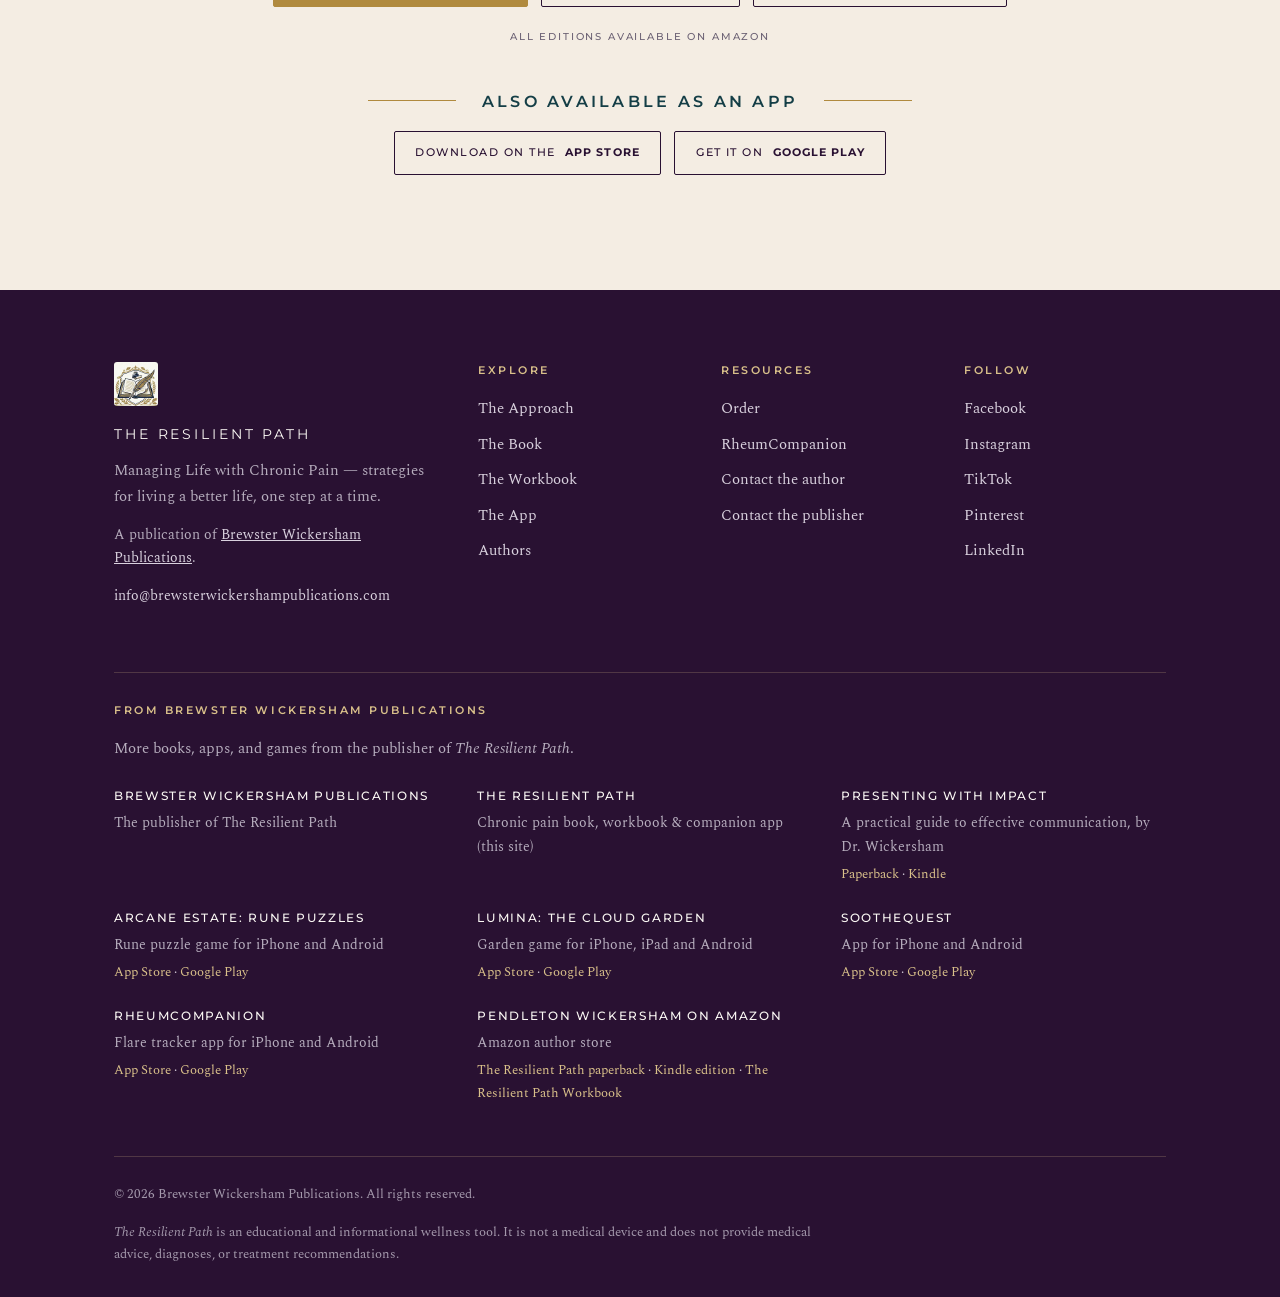
==== commit 5ba3664e: "Merge bf91d4c6a7615587b090de965e4370ccf9d47e4d into d117df31e9d92d5059165d05500a5017dcc1cfdf" ====
--- a/index.html
+++ b/index.html
@@ -1330,7 +1330,7 @@
         <h4>Resources</h4>
         <ul>
           <li><a href="#order">Order</a></li>
-          <li><a href="https://rheumcompanion.com/" target="_blank" rel="noopener">RheumCompanion</a></li>
+          <li><a href="https://www.rheumcompanion.com/" target="_blank" rel="noopener">RheumCompanion</a></li>
           <li><a href="mailto:pendleton@brewsterwickershampublications.com">Contact the author</a></li>
           <li><a href="mailto:info@brewsterwickershampublications.com">Contact the publisher</a></li>
         </ul>
@@ -1379,6 +1379,11 @@
           <span class="net__more"><a href="https://apps.apple.com/us/app/soothequest/id6791187064" target="_blank" rel="noopener" aria-label="SootheQuest on the App Store">App Store</a> · <a href="https://play.google.com/store/apps/details?id=com.brewsterwickershampublications.soothequest" target="_blank" rel="noopener" aria-label="SootheQuest on Google Play">Google Play</a></span>
         </li>
         <li>
+          <a class="net__name" href="https://www.rheumcompanion.com/" target="_blank" rel="noopener">RheumCompanion</a>
+          <span class="net__what">Flare tracker app for iPhone and Android</span>
+          <span class="net__more"><a href="https://apps.apple.com/us/app/rheumcompanion-flare-tracker/id6784212388" target="_blank" rel="noopener" aria-label="RheumCompanion on the App Store">App Store</a> · <a href="https://play.google.com/store/apps/details?id=com.rheumcompanion.app" target="_blank" rel="noopener" aria-label="RheumCompanion on Google Play">Google Play</a></span>
+        </li>
+        <li>
           <a class="net__name" href="https://www.amazon.com/stores/author/B004TYIEZQ" target="_blank" rel="noopener">Pendleton Wickersham on Amazon</a>
           <span class="net__what">Amazon author store</span>
           <span class="net__more"><a href="https://www.amazon.com/dp/B0HJ1NMXLL" target="_blank" rel="noopener">The Resilient Path paperback</a> · <a href="https://www.amazon.com/dp/B0HHKKSR3D" target="_blank" rel="noopener">Kindle edition</a> · <a href="https://www.amazon.com/dp/B0HHLCSVBJ" target="_blank" rel="noopener">The Resilient Path Workbook</a></span>
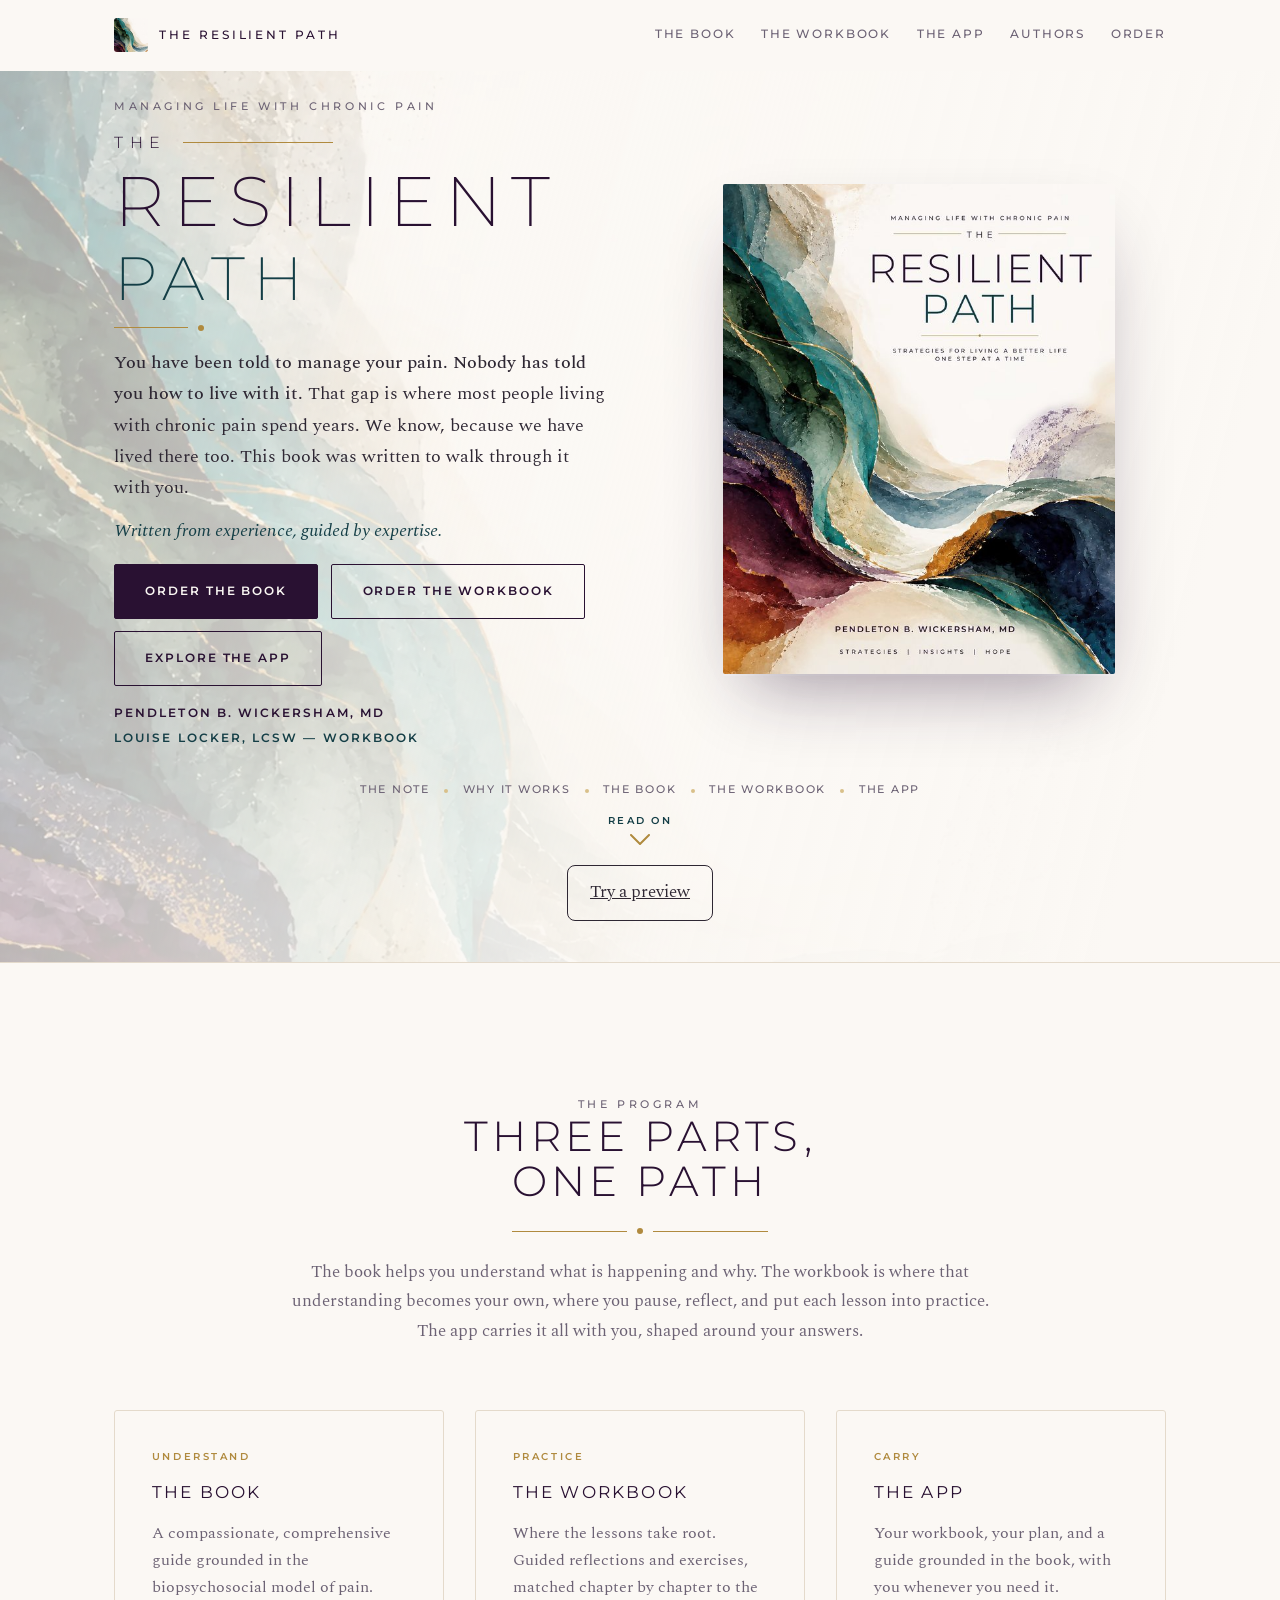
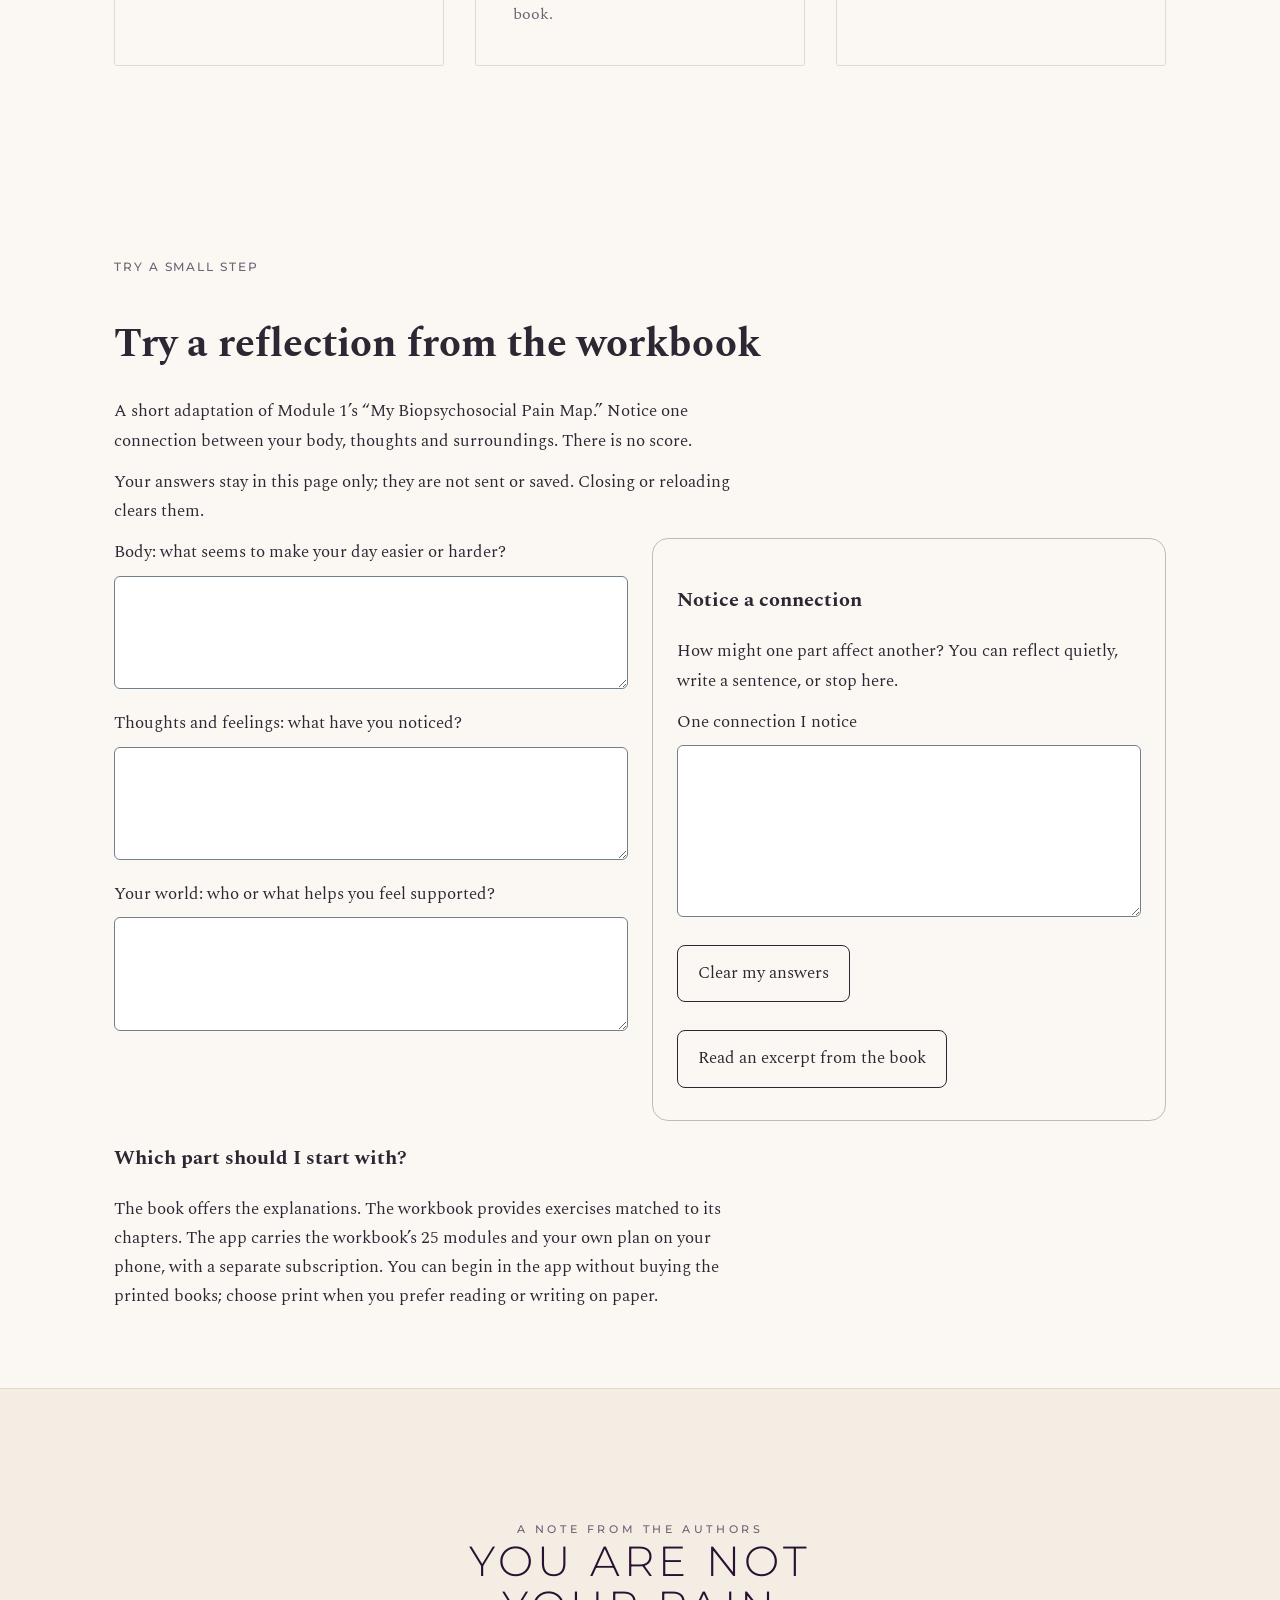
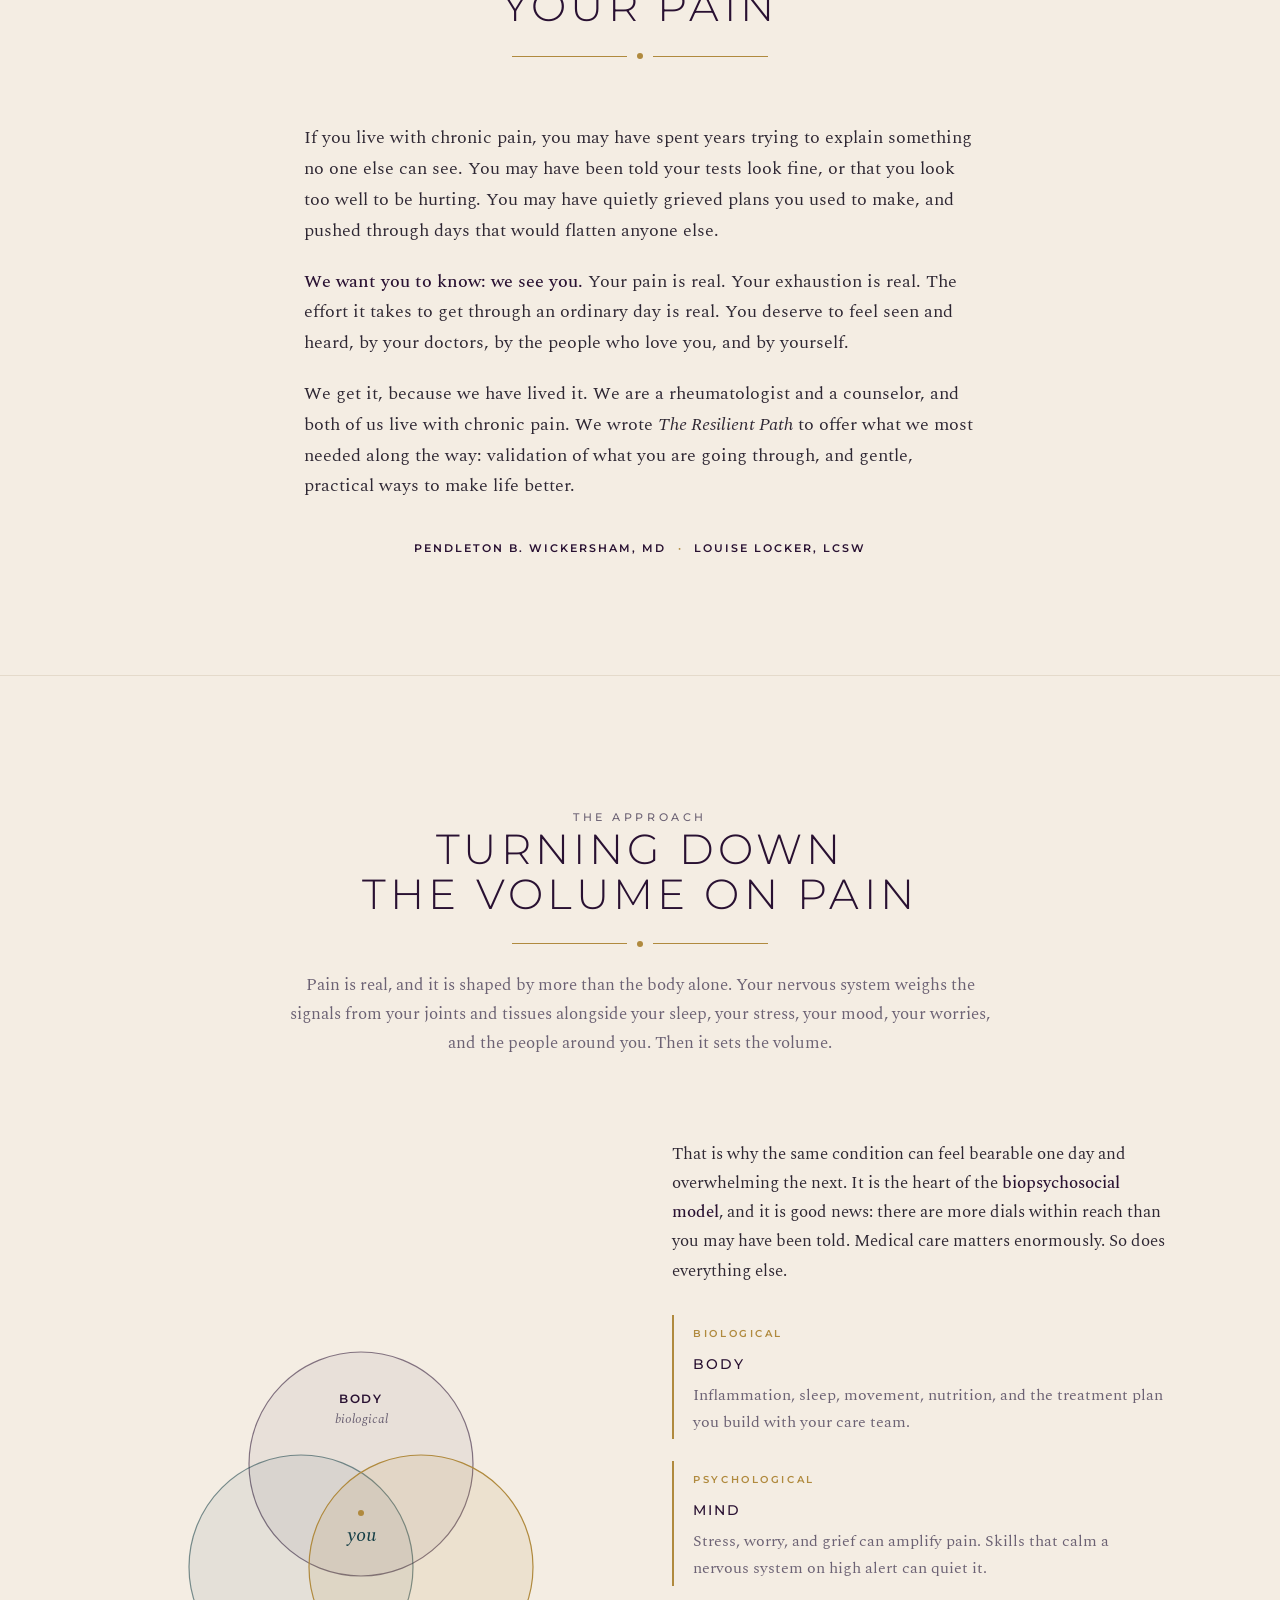
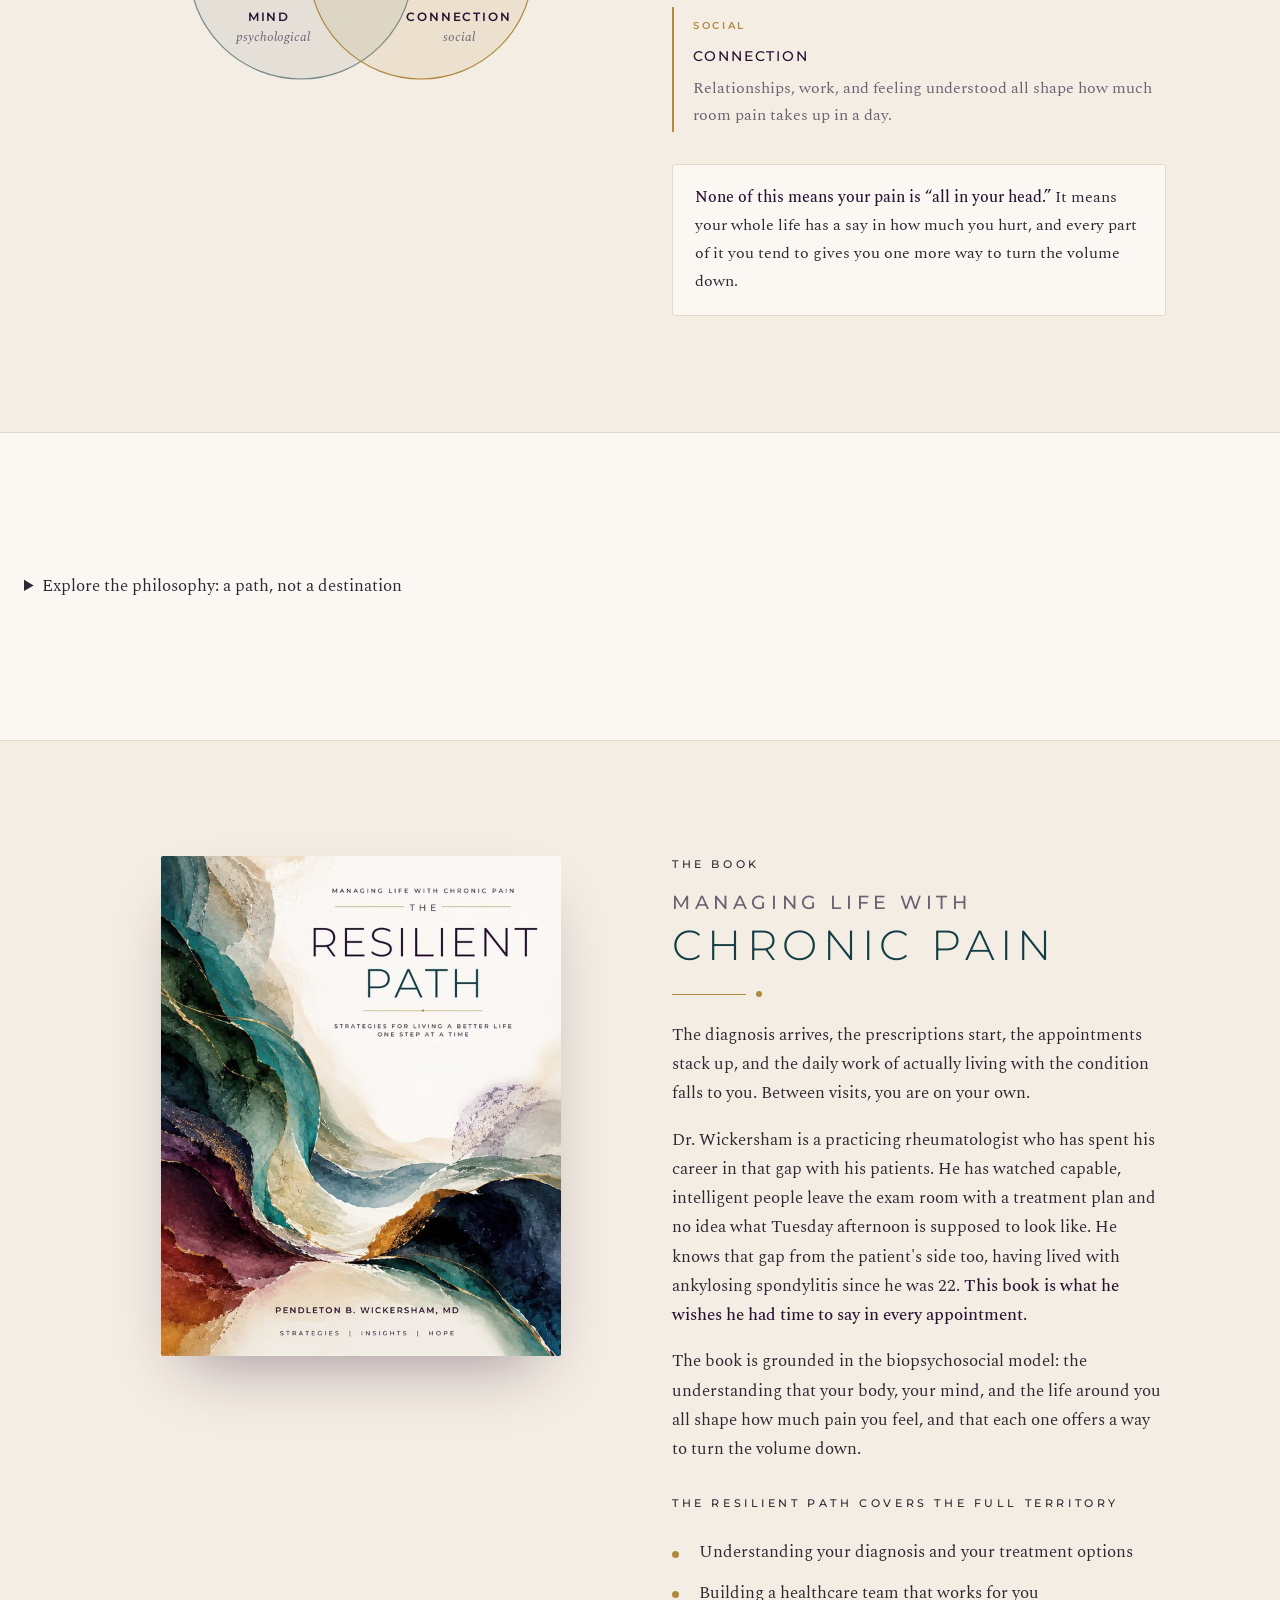
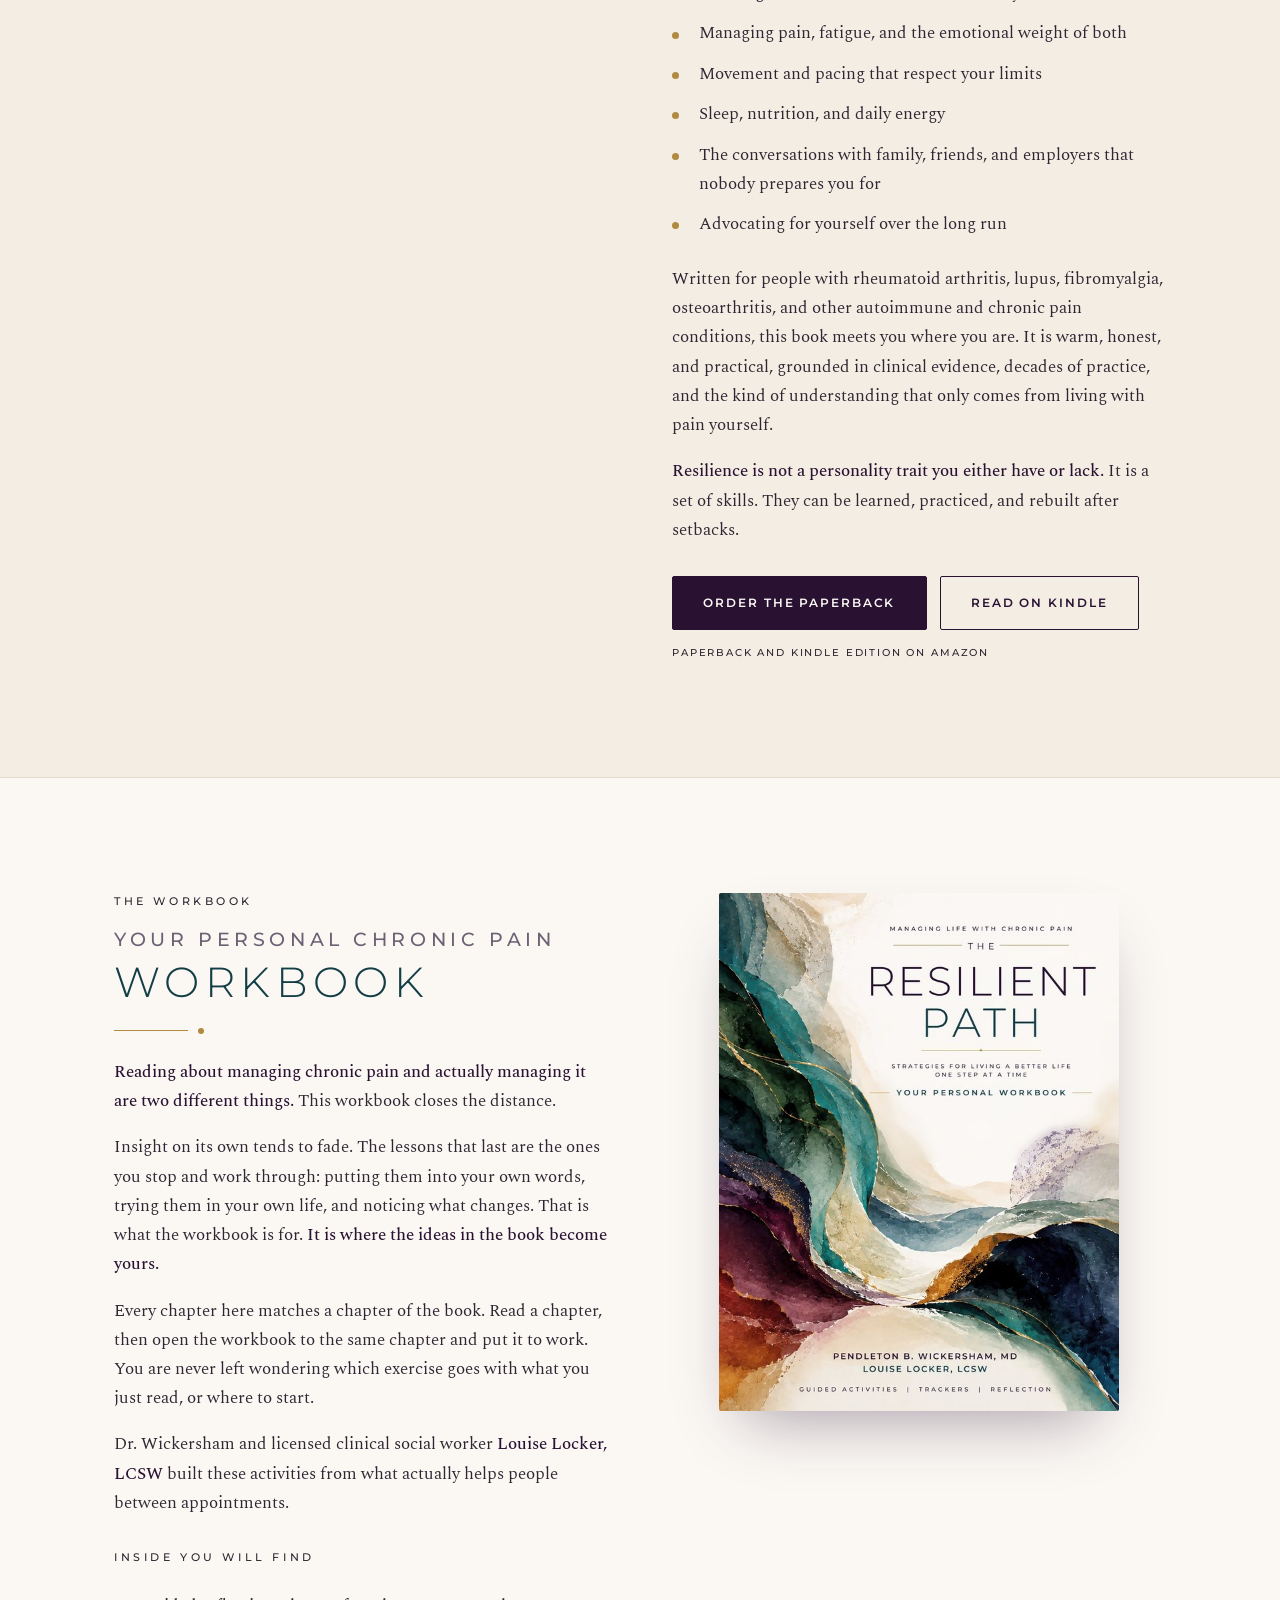
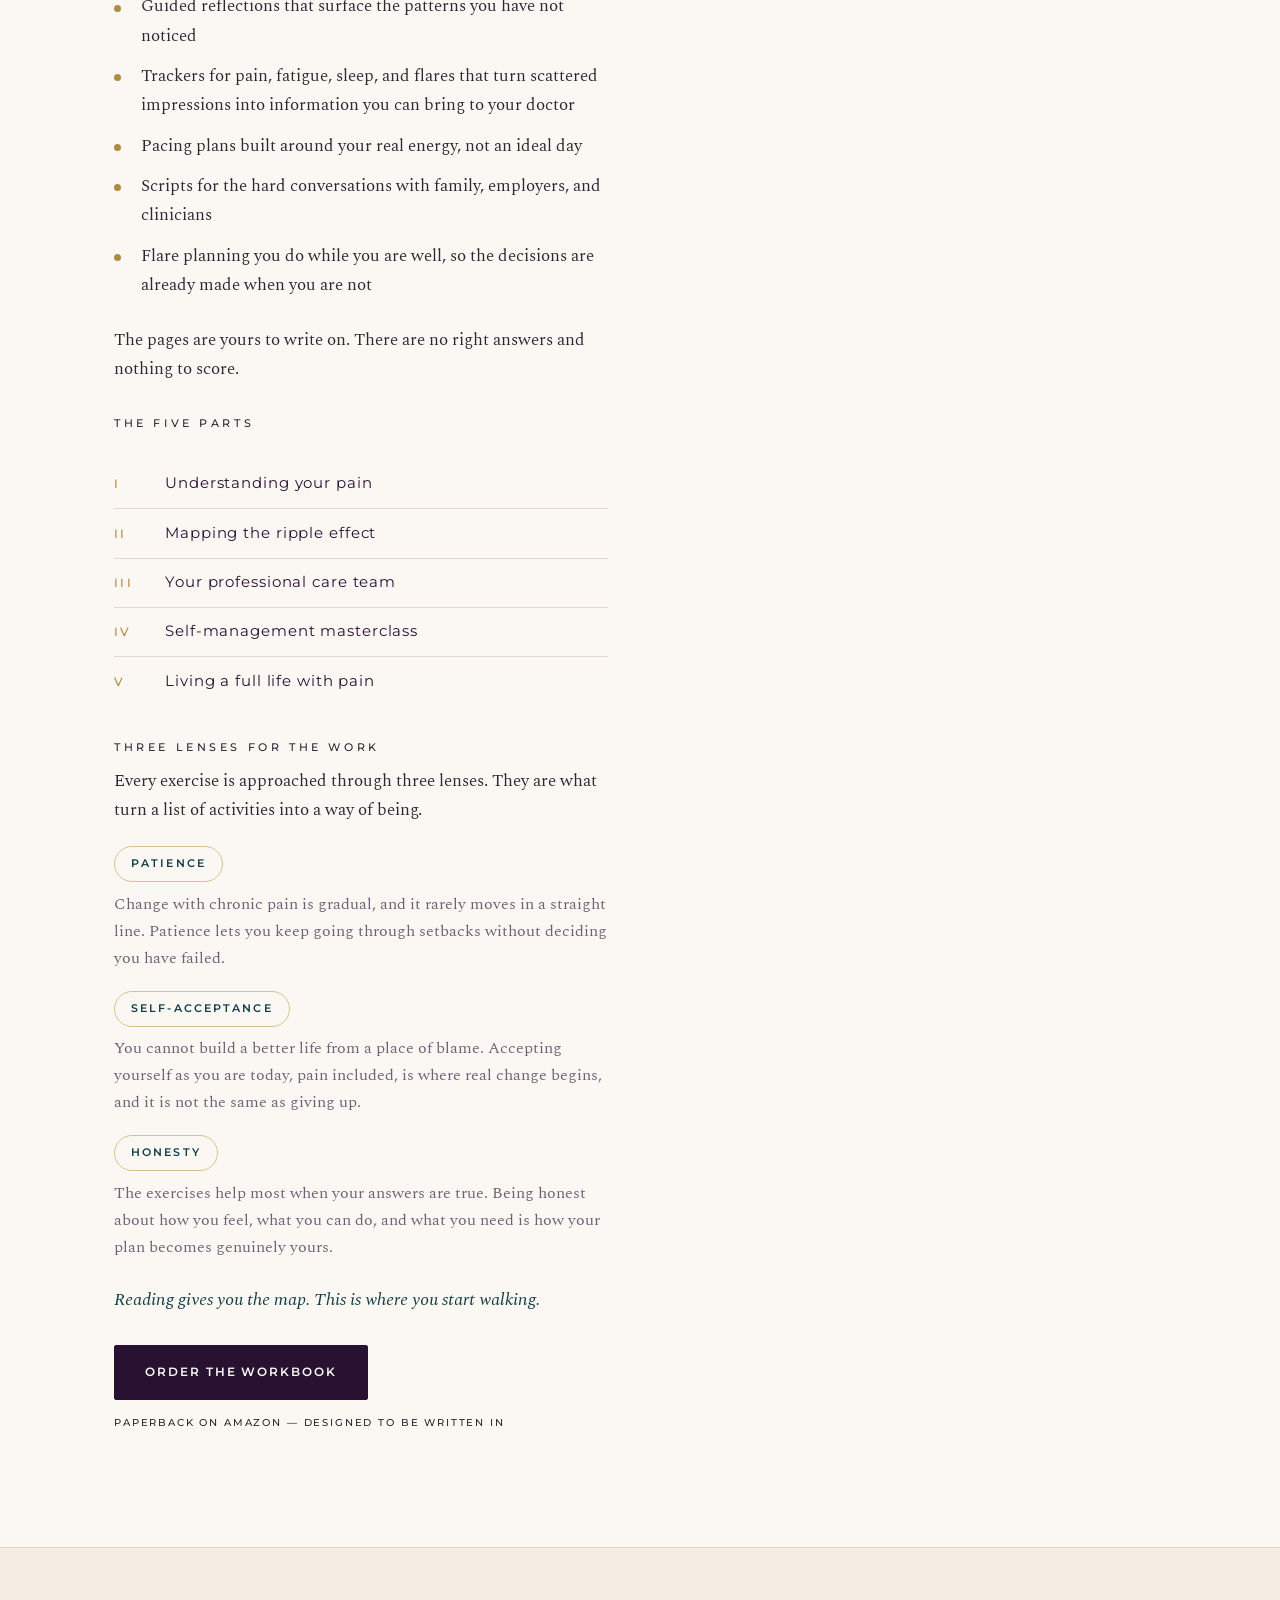
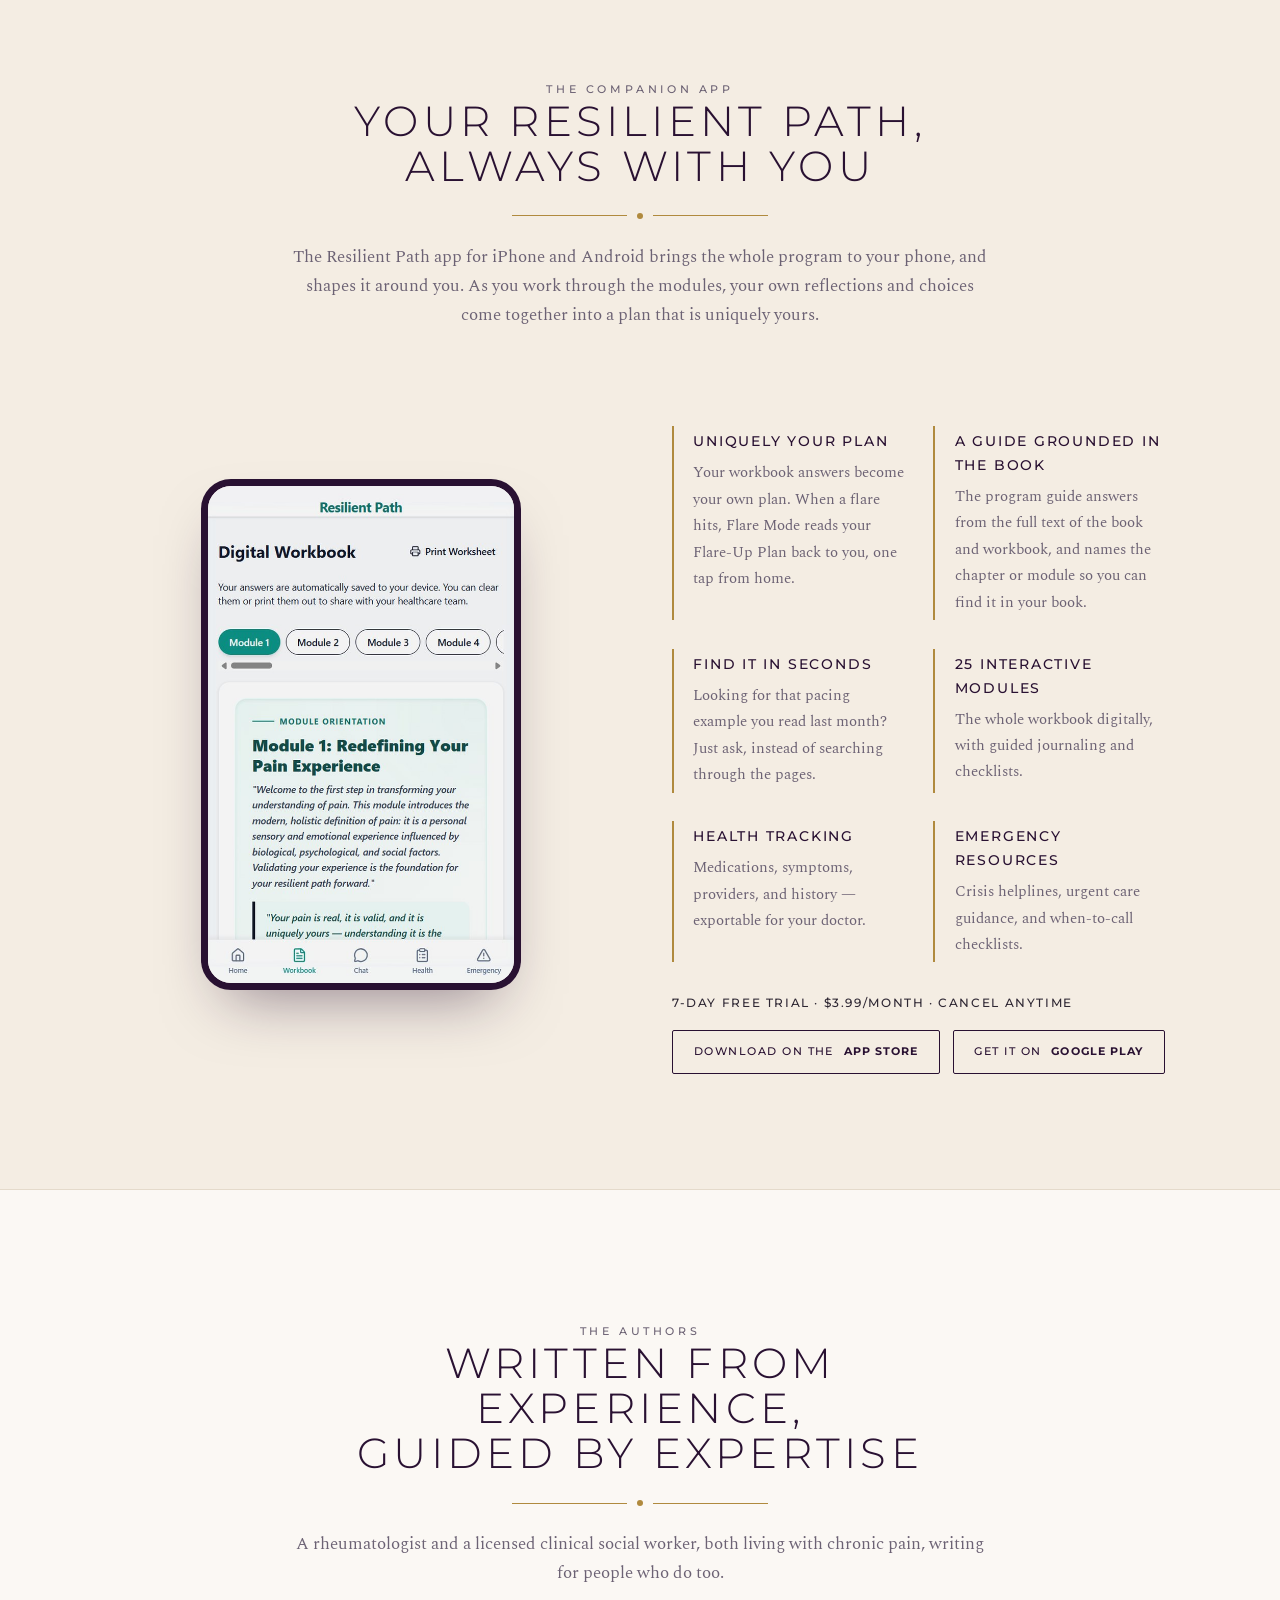
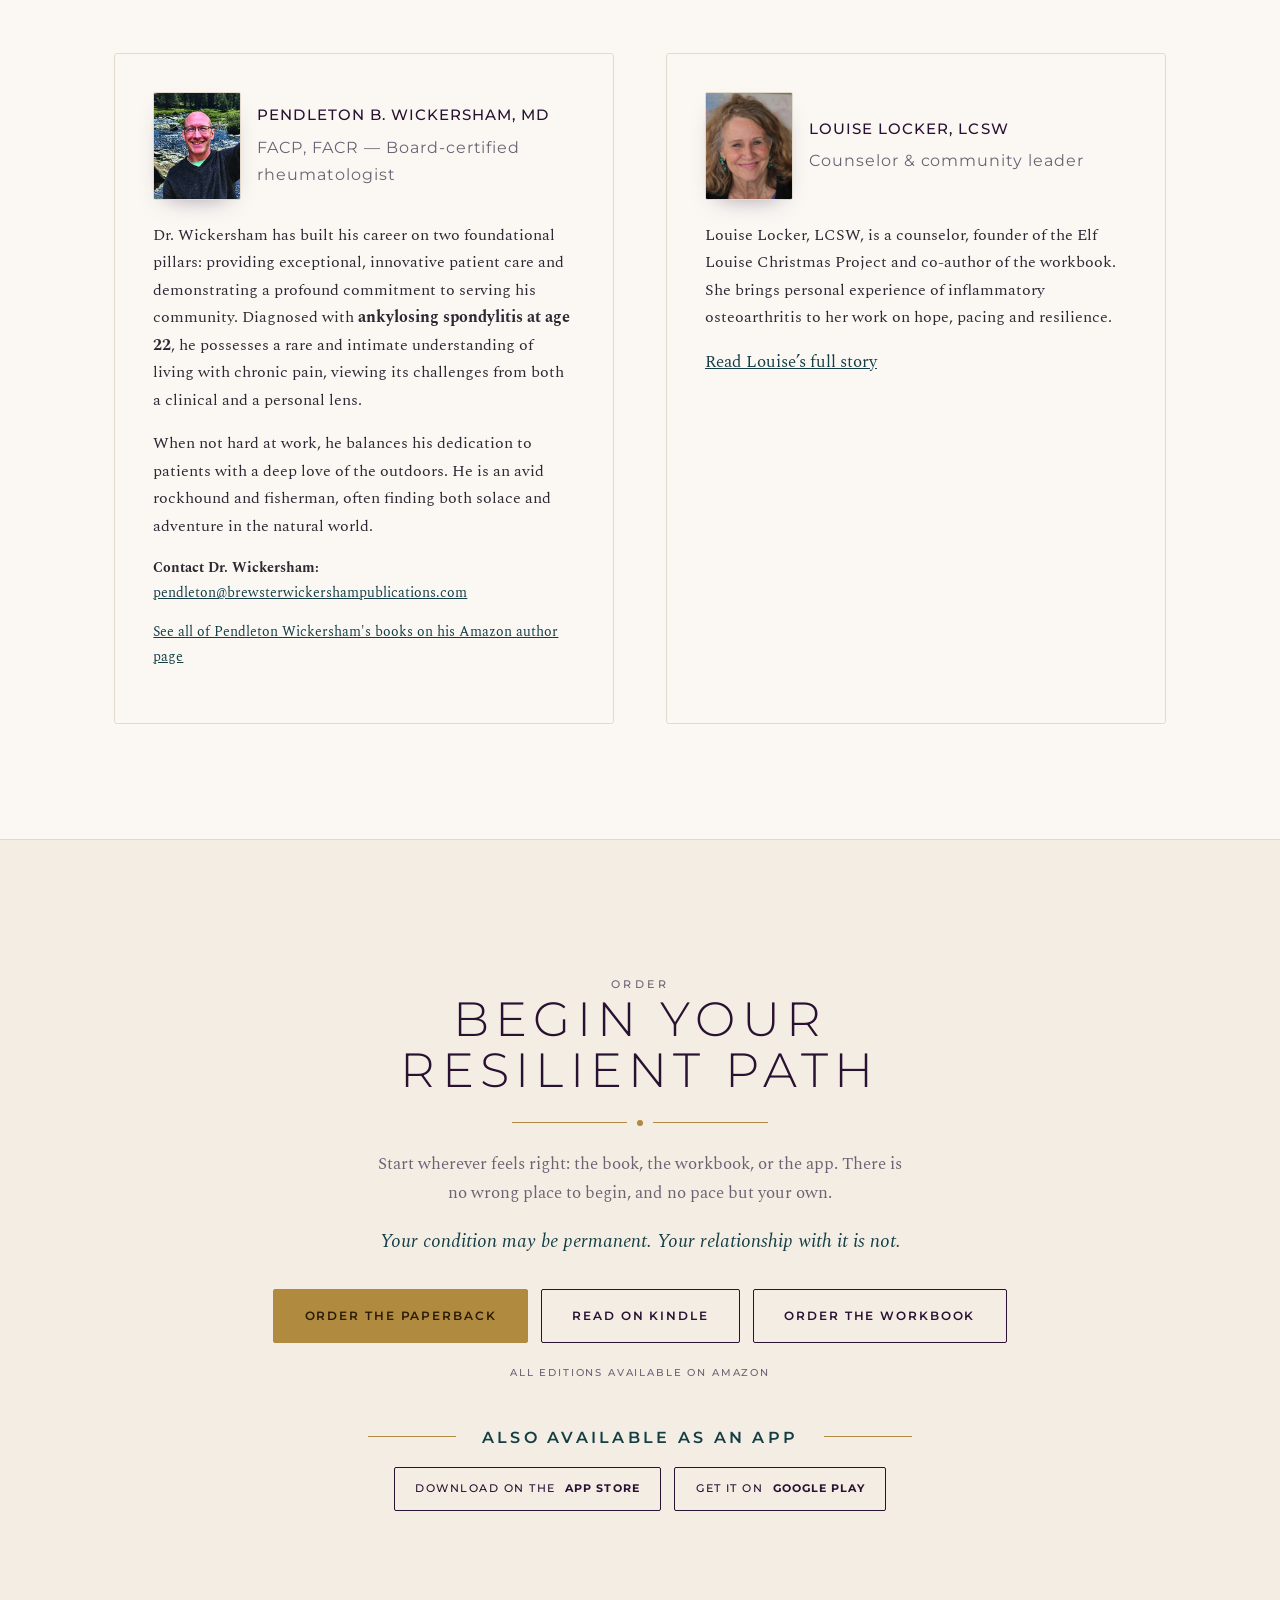
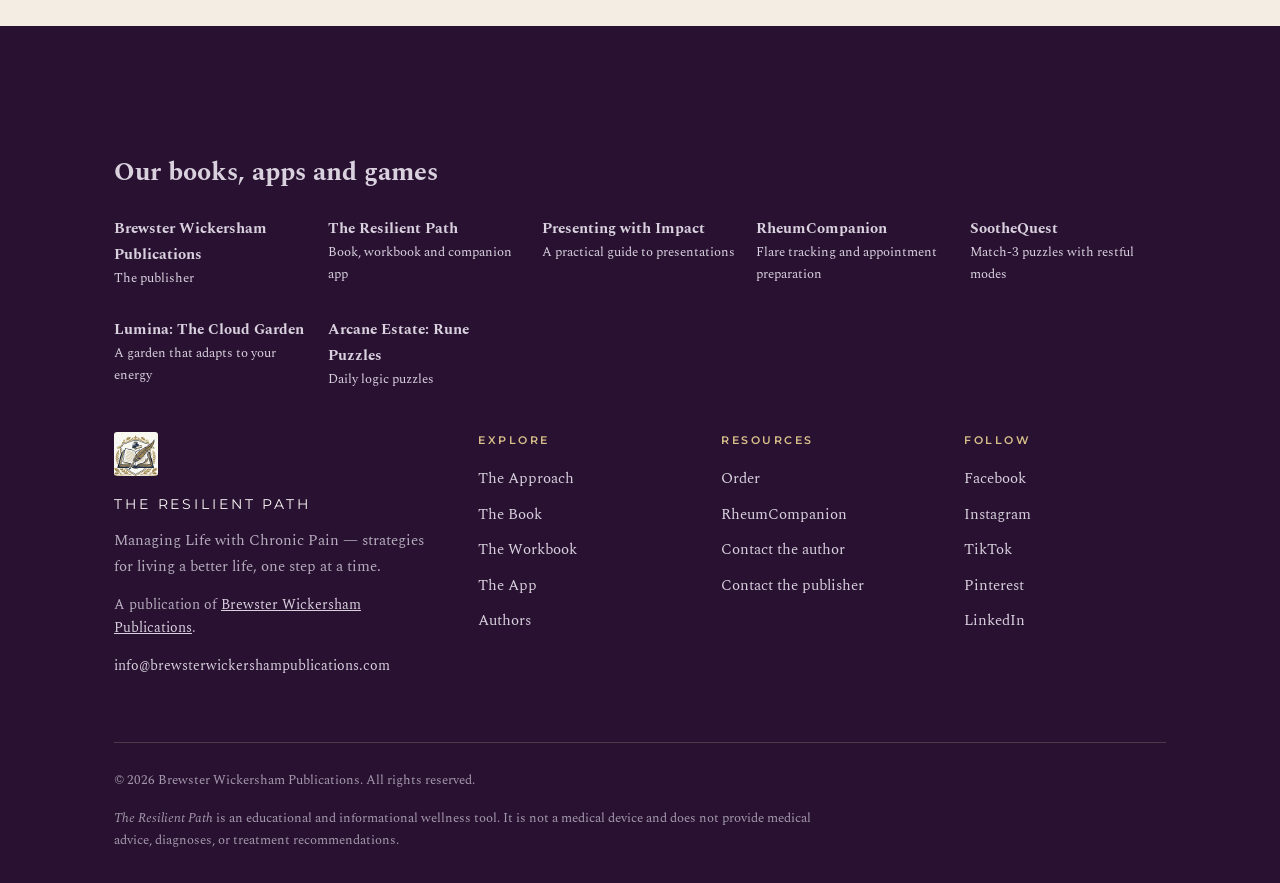
==== commit 0e33cedb: "Add accessible product demonstrations and clarify visitor guidance" ====
--- a/index.html
+++ b/index.html
@@ -1,33 +1,32 @@
 <!DOCTYPE html>
+
 <html lang="en">
 <head>
-<meta charset="utf-8">
-<meta name="viewport" content="width=device-width, initial-scale=1">
+<meta charset="utf-8"/>
+<meta content="width=device-width, initial-scale=1" name="viewport"/>
 <title>The Resilient Path | Chronic Pain Book, Workbook &amp; App</title>
-<meta name="description" content="A chronic pain self-help book, workbook and companion app by rheumatologist Dr. Pendleton Wickersham and Louise Locker, LCSW, who both live with chronic pain.">
-<meta name="author" content="Dr. Pendleton Wickersham, Louise Locker">
-<meta name="robots" content="index, follow, max-image-preview:large">
-<link rel="canonical" href="https://theresilientpathbook.com/">
-<meta name="theme-color" content="#291132">
-
-<meta property="og:type" content="website">
-<meta property="og:site_name" content="The Resilient Path">
-<meta property="og:locale" content="en_US">
-<meta property="og:title" content="The Resilient Path — Managing Life with Chronic Pain">
-<meta property="og:description" content="You have been told to manage your pain. Nobody has told you how to live with it. A book, workbook, and companion app from a rheumatologist who has spent his career in that gap with his patients.">
-<meta property="og:url" content="https://theresilientpathbook.com/">
-<meta property="og:image" content="https://theresilientpathbook.com/images/og-image.jpg">
-<meta property="og:image:secure_url" content="https://theresilientpathbook.com/images/og-image.jpg">
-<meta property="og:image:type" content="image/jpeg">
-<meta property="og:image:width" content="1200">
-<meta property="og:image:height" content="630">
-<meta property="og:image:alt" content="Managing Life with Chronic Pain: The Resilient Path, by Pendleton B. Wickersham, MD">
-<meta name="twitter:card" content="summary_large_image">
-<meta name="twitter:title" content="The Resilient Path — Managing Life with Chronic Pain">
-<meta name="twitter:description" content="You have been told to manage your pain. Nobody has told you how to live with it. Book, workbook &amp; companion app.">
-<meta name="twitter:image" content="https://theresilientpathbook.com/images/og-image.jpg">
-<meta name="twitter:image:alt" content="Managing Life with Chronic Pain: The Resilient Path, by Pendleton B. Wickersham, MD">
-
+<meta content="A chronic pain self-help book, workbook and companion app by rheumatologist Dr. Pendleton Wickersham and Louise Locker, LCSW, who both live with chronic pain." name="description"/>
+<meta content="Dr. Pendleton Wickersham, Louise Locker" name="author"/>
+<meta content="index, follow, max-image-preview:large" name="robots"/>
+<link href="https://theresilientpathbook.com/" rel="canonical"/>
+<meta content="#291132" name="theme-color"/>
+<meta content="website" property="og:type"/>
+<meta content="The Resilient Path" property="og:site_name"/>
+<meta content="en_US" property="og:locale"/>
+<meta content="The Resilient Path — Managing Life with Chronic Pain" property="og:title"/>
+<meta content="You have been told to manage your pain. Nobody has told you how to live with it. A book, workbook, and companion app from a rheumatologist who has spent his career in that gap with his patients." property="og:description"/>
+<meta content="https://theresilientpathbook.com/" property="og:url"/>
+<meta content="https://theresilientpathbook.com/images/og-image.jpg" property="og:image"/>
+<meta content="https://theresilientpathbook.com/images/og-image.jpg" property="og:image:secure_url"/>
+<meta content="image/jpeg" property="og:image:type"/>
+<meta content="1200" property="og:image:width"/>
+<meta content="630" property="og:image:height"/>
+<meta content="Managing Life with Chronic Pain: The Resilient Path, by Pendleton B. Wickersham, MD" property="og:image:alt"/>
+<meta content="summary_large_image" name="twitter:card"/>
+<meta content="The Resilient Path — Managing Life with Chronic Pain" name="twitter:title"/>
+<meta content="You have been told to manage your pain. Nobody has told you how to live with it. Book, workbook &amp; companion app." name="twitter:description"/>
+<meta content="https://theresilientpathbook.com/images/og-image.jpg" name="twitter:image"/>
+<meta content="Managing Life with Chronic Pain: The Resilient Path, by Pendleton B. Wickersham, MD" name="twitter:image:alt"/>
 <!-- Structured data: tells search engines what the book, workbook, app, authors, and
      publisher are. Keep ISBNs, page counts, and Amazon URLs in step with the listings. -->
 <script type="application/ld+json">
@@ -239,16 +238,15 @@
   ]
 }
 </script>
-
-<link rel="icon" href="/favicon.ico" sizes="any">
-<link rel="icon" href="/images/mark.jpg" type="image/jpeg">
-<link rel="apple-touch-icon" href="/apple-touch-icon.png">
-<link rel="preconnect" href="https://fonts.googleapis.com">
-<link rel="preconnect" href="https://fonts.gstatic.com" crossorigin>
+<link href="/favicon.ico" rel="icon" sizes="any"/>
+<link href="/images/mark.jpg" rel="icon" type="image/jpeg"/>
+<link href="/apple-touch-icon.png" rel="apple-touch-icon"/>
+<link href="https://fonts.googleapis.com" rel="preconnect"/>
+<link crossorigin="" href="https://fonts.gstatic.com" rel="preconnect"/>
 <!-- Fonts load without blocking the first paint; text shows in the fallback face, then swaps. -->
-<link rel="preload" as="style" href="https://fonts.googleapis.com/css2?family=Montserrat:wght@200..700&family=Spectral:ital,wght@0,400;0,500;1,400&display=swap">
-<link rel="stylesheet" href="https://fonts.googleapis.com/css2?family=Montserrat:wght@200..700&family=Spectral:ital,wght@0,400;0,500;1,400&display=swap" media="print" onload="this.media='all'">
-<noscript><link rel="stylesheet" href="https://fonts.googleapis.com/css2?family=Montserrat:wght@200..700&family=Spectral:ital,wght@0,400;0,500;1,400&display=swap"></noscript>
+<link as="style" href="https://fonts.googleapis.com/css2?family=Montserrat:wght@200..700&amp;family=Spectral:ital,wght@0,400;0,500;1,400&amp;display=swap" rel="preload"/>
+<link href="https://fonts.googleapis.com/css2?family=Montserrat:wght@200..700&amp;family=Spectral:ital,wght@0,400;0,500;1,400&amp;display=swap" media="print" onload="this.media='all'" rel="stylesheet"/>
+<noscript><link href="https://fonts.googleapis.com/css2?family=Montserrat:wght@200..700&amp;family=Spectral:ital,wght@0,400;0,500;1,400&amp;display=swap" rel="stylesheet"/></noscript>
 <style>
 /* ============================================================
    Palette sampled directly from the printed covers.
@@ -730,674 +728,570 @@
   .letter__sign i{display:none}
 }
 </style>
+<link href="experience.css" rel="stylesheet"/>
 </head>
 <body>
-
+<a class="skip-audit" href="#main">Skip to content</a>
 <!-- ==================== nav ==================== -->
 <header class="nav" id="nav">
-  <div class="wrap nav__in">
-    <a class="brand" href="#top">
-      <img src="images/mark.jpg" alt="" width="34" height="34" onerror="this.style.display='none'">
-      <b>The Resilient Path</b>
-    </a>
-    <button class="nav__toggle" aria-label="Menu" aria-expanded="false" aria-controls="navlinks">
-      <span></span><span></span><span></span>
-    </button>
-    <nav class="nav__links" id="navlinks">
-      <a href="#book">The Book</a>
-      <a href="#workbook">The Workbook</a>
-      <a href="#app">The App</a>
-      <a href="#authors">Authors</a>
-      <a href="#order">Order</a>
-    </nav>
-  </div>
+<div class="wrap nav__in">
+<a class="brand" href="#top">
+<img alt="" height="34" onerror="this.style.display='none'" src="images/mark.jpg" width="34"/>
+<b>The Resilient Path</b>
+</a>
+<button aria-controls="navlinks" aria-expanded="false" aria-label="Menu" class="nav__toggle">
+<span></span><span></span><span></span>
+</button>
+<nav class="nav__links" id="navlinks">
+<a href="#book">The Book</a>
+<a href="#workbook">The Workbook</a>
+<a href="#app">The App</a>
+<a href="#authors">Authors</a>
+<a href="#order">Order</a>
+</nav>
+</div>
 </header>
-
 <main id="main">
-
 <!-- ==================== hero ==================== -->
 <section class="hero" id="top">
-  <div class="hero__wash" aria-hidden="true"></div>
-  <div class="hero__veil" aria-hidden="true"></div>
-  <div class="wrap hero__in">
-    <div class="hero__copy">
-      <h1 class="hero__title">
-        <span class="eyebrow">Managing Life with Chronic Pain</span>
-        <span class="hero__the">The</span>
-        <span class="display">Resilient<em>Path</em></span>
-      </h1>
-      <div class="rule rule--left"><i></i></div>
-      <p class="hero__lede">
-        <strong style="font-weight:500">You have been told to manage your pain. Nobody has told you how to live with it.</strong>
+<div aria-hidden="true" class="hero__wash"></div>
+<div aria-hidden="true" class="hero__veil"></div>
+<div class="wrap hero__in">
+<div class="hero__copy">
+<h1 class="hero__title">
+<span class="eyebrow">Managing Life with Chronic Pain</span>
+<span class="hero__the">The</span>
+<span class="display">Resilient<em>Path</em></span>
+</h1>
+<div class="rule rule--left"><i></i></div>
+<p class="hero__lede">
+<strong style="font-weight:500">You have been told to manage your pain. Nobody has told you how to live with it.</strong>
         That gap is where most people living with chronic pain spend years. We know, because we
         have lived there too. This book was written to walk through it with you.
       </p>
-      <p class="hero__motto">Written from experience, guided by expertise.</p>
-      <div class="btns">
-        <a class="btn js-amazon" data-book="book" href="https://www.amazon.com/dp/B0HJ1NMXLL" target="_blank" rel="noopener">Order the book</a>
-        <a class="btn btn--ghost js-amazon" data-book="workbook" href="https://www.amazon.com/dp/B0HHLCSVBJ" target="_blank" rel="noopener">Order the workbook</a>
-        <a class="btn btn--ghost" href="#app">Explore the app</a>
-      </div>
-      <p class="hero__by">
+<p class="hero__motto">Written from experience, guided by expertise.</p>
+<div class="btns">
+<a class="btn js-amazon" data-book="book" href="https://www.amazon.com/dp/B0HJ1NMXLL" rel="noopener" target="_blank">Order the book</a>
+<a class="btn btn--ghost js-amazon" data-book="workbook" href="https://www.amazon.com/dp/B0HHLCSVBJ" rel="noopener" target="_blank">Order the workbook</a>
+<a class="btn btn--ghost" href="#app">Explore the app</a>
+</div>
+<p class="hero__by">
         Pendleton B. Wickersham, MD
         <span>Louise Locker, LCSW — Workbook</span>
-      </p>
-    </div>
-    <div class="hero__art">
-      <img src="images/book-cover-600.jpg" width="1000" height="1250"
-           srcset="images/book-cover-600.jpg 600w, images/book-cover.jpg 1000w"
-           sizes="(max-width: 900px) 176px, 392px" fetchpriority="high"
-           alt="Managing Life with Chronic Pain: The Resilient Path — book cover">
-    </div>
-  </div>
-  <div class="wrap hero__foot">
-    <nav class="teaser" aria-label="What is on this page">
-      <a href="#note">The note</a><i aria-hidden="true"></i>
-      <a href="#approach">Why it works</a><i aria-hidden="true"></i>
-      <a href="#book">The book</a><i aria-hidden="true"></i>
-      <a href="#workbook">The workbook</a><i aria-hidden="true"></i>
-      <a href="#app">The app</a>
-    </nav>
-    <a class="cue" href="#note">
-      <span>Read on</span>
-      <svg viewBox="0 0 20 11" aria-hidden="true"><path d="M1 1l9 9 9-9"/></svg>
-    </a>
-  </div>
-</section>
-
+</p>
+</div>
+<div class="hero__art">
+<img alt="Managing Life with Chronic Pain: The Resilient Path — book cover" fetchpriority="high" height="1250" sizes="(max-width: 900px) 176px, 392px" src="images/book-cover-600.jpg" srcset="images/book-cover-600.jpg 600w, images/book-cover.jpg 1000w" width="1000"/>
+</div>
+</div>
+<div class="wrap hero__foot">
+<nav aria-label="What is on this page" class="teaser">
+<a href="#note">The note</a><i aria-hidden="true"></i>
+<a href="#approach">Why it works</a><i aria-hidden="true"></i>
+<a href="#book">The book</a><i aria-hidden="true"></i>
+<a href="#workbook">The workbook</a><i aria-hidden="true"></i>
+<a href="#app">The app</a>
+</nav>
+<a class="cue" href="#note">
+<span>Read on</span>
+<svg aria-hidden="true" viewbox="0 0 20 11"><path d="M1 1l9 9 9-9"></path></svg>
+</a>
+</div>
+<a class="preview-link" href="#try-it">Try a preview</a></section>
 <!-- ==================== a note from the authors ==================== -->
+<section class="sec sec--edge">
+<div class="wrap">
+<div class="sec__head rv">
+<p class="eyebrow">The Program</p>
+<h2 class="display">Three parts,<br/>one path</h2>
+<div class="rule"><i></i></div>
+<p>The book helps you understand what is happening and why. The workbook is where that
+         understanding becomes your own, where you pause, reflect, and put each lesson into
+         practice. The app carries it all with you, shaped around your answers.</p>
+</div>
+<div class="pillars">
+<article class="pillar rv">
+<div class="pillar__tag">Understand</div>
+<h3>The Book</h3>
+<p>A compassionate, comprehensive guide grounded in the biopsychosocial model of pain.</p>
+</article>
+<article class="pillar rv">
+<div class="pillar__tag">Practice</div>
+<h3>The Workbook</h3>
+<p>Where the lessons take root. Guided reflections and exercises, matched chapter by
+           chapter to the book.</p>
+</article>
+<article class="pillar rv">
+<div class="pillar__tag">Carry</div>
+<h3>The App</h3>
+<p>Your workbook, your plan, and a guide grounded in the book, with you whenever you
+           need it.</p>
+</article>
+</div>
+</div>
+</section><section class="experience" id="try-it"><p class="eyebrow">Try a small step</p><h2>Try a reflection from the workbook</h2><p>A short adaptation of Module 1’s “My Biopsychosocial Pain Map.” Notice one connection between your body, thoughts and surroundings. There is no score.</p><p>Your answers stay in this page only; they are not sent or saved. Closing or reloading clears them.</p><div class="demo-grid"><div><label for="reflection-0">Body: what seems to make your day easier or harder?</label><textarea autocomplete="off" id="reflection-0" rows="3"></textarea><label for="reflection-1">Thoughts and feelings: what have you noticed?</label><textarea autocomplete="off" id="reflection-1" rows="3"></textarea><label for="reflection-2">Your world: who or what helps you feel supported?</label><textarea autocomplete="off" id="reflection-2" rows="3"></textarea></div><div class="demo-panel"><h3>Notice a connection</h3><p>How might one part affect another? You can reflect quietly, write a sentence, or stop here.</p><label for="reflection-3">One connection I notice</label><textarea autocomplete="off" id="reflection-3" rows="5"></textarea><button id="clear-reflection">Clear my answers</button><p id="reflection-status" role="status"></p><a class="action" href="sample.html">Read an excerpt from the book</a></div></div><h3>Which part should I start with?</h3><p>The book offers the explanations. The workbook provides exercises matched to its chapters. The app carries the workbook’s 25 modules and your own plan on your phone, with a separate subscription. You can begin in the app without buying the printed books; choose print when you prefer reading or writing on paper.</p></section>
 <section class="sec sec--tint sec--edge" id="note">
-  <div class="wrap">
-    <div class="sec__head rv">
-      <p class="eyebrow">A Note from the Authors</p>
-      <h2 class="display">You are not<br>your pain</h2>
-      <div class="rule"><i></i></div>
-    </div>
-    <div class="letter rv">
-      <p>
+<div class="wrap">
+<div class="sec__head rv">
+<p class="eyebrow">A Note from the Authors</p>
+<h2 class="display">You are not<br/>your pain</h2>
+<div class="rule"><i></i></div>
+</div>
+<div class="letter rv">
+<p>
         If you live with chronic pain, you may have spent years trying to explain something no one
         else can see. You may have been told your tests look fine, or that you look too well to be
         hurting. You may have quietly grieved plans you used to make, and pushed through days that
         would flatten anyone else.
       </p>
-      <p>
-        <strong>We want you to know: we see you.</strong> Your pain is real. Your exhaustion is
+<p>
+<strong>We want you to know: we see you.</strong> Your pain is real. Your exhaustion is
         real. The effort it takes to get through an ordinary day is real. You deserve to feel seen
         and heard, by your doctors, by the people who love you, and by yourself.
       </p>
-      <p>
+<p>
         We get it, because we have lived it. We are a rheumatologist and a counselor, and both of
         us live with chronic pain. We wrote <em>The Resilient Path</em> to offer what we most needed
         along the way: validation of what you are going through, and gentle, practical ways to make
         life better.
       </p>
-      <p class="letter__sign"><span>Pendleton B. Wickersham, MD</span><i>&middot;</i><span>Louise Locker, LCSW</span></p>
-    </div>
-  </div>
+<p class="letter__sign"><span>Pendleton B. Wickersham, MD</span><i>·</i><span>Louise Locker, LCSW</span></p>
+</div>
+</div>
 </section>
-
 <!-- ==================== the program ==================== -->
-<section class="sec sec--edge">
-  <div class="wrap">
-    <div class="sec__head rv">
-      <p class="eyebrow">The Program</p>
-      <h2 class="display">Three parts,<br>one path</h2>
-      <div class="rule"><i></i></div>
-      <p>The book helps you understand what is happening and why. The workbook is where that
-         understanding becomes your own, where you pause, reflect, and put each lesson into
-         practice. The app carries it all with you, shaped around your answers.</p>
-    </div>
-    <div class="pillars">
-      <article class="pillar rv">
-        <div class="pillar__tag">Understand</div>
-        <h3>The Book</h3>
-        <p>A compassionate, comprehensive guide grounded in the biopsychosocial model of pain.</p>
-      </article>
-      <article class="pillar rv">
-        <div class="pillar__tag">Practice</div>
-        <h3>The Workbook</h3>
-        <p>Where the lessons take root. Guided reflections and exercises, matched chapter by
-           chapter to the book.</p>
-      </article>
-      <article class="pillar rv">
-        <div class="pillar__tag">Carry</div>
-        <h3>The App</h3>
-        <p>Your workbook, your plan, and a guide grounded in the book, with you whenever you
-           need it.</p>
-      </article>
-    </div>
-  </div>
-</section>
-
 <!-- ==================== the approach ==================== -->
 <section class="sec sec--tint sec--edge" id="approach">
-  <div class="wrap">
-    <div class="sec__head rv">
-      <p class="eyebrow">The Approach</p>
-      <h2 class="display">Turning down<br>the volume on pain</h2>
-      <div class="rule"><i></i></div>
-      <p>Pain is real, and it is shaped by more than the body alone. Your nervous system weighs
+<div class="wrap">
+<div class="sec__head rv">
+<p class="eyebrow">The Approach</p>
+<h2 class="display">Turning down<br/>the volume on pain</h2>
+<div class="rule"><i></i></div>
+<p>Pain is real, and it is shaped by more than the body alone. Your nervous system weighs
          the signals from your joints and tissues alongside your sleep, your stress, your mood,
          your worries, and the people around you. Then it sets the volume.</p>
-    </div>
-    <div class="feature">
-      <div class="feature__art rv">
-        <svg class="bps" viewBox="0 0 400 380" role="img"
-             aria-labelledby="bps-t">
-          <title id="bps-t">Body, mind, and connection overlap, and you are at the center of all three</title>
-          <circle cx="200" cy="135" r="112" fill="#291132" fill-opacity=".06" stroke="#291132" stroke-opacity=".55" stroke-width="1.2"/>
-          <circle cx="140" cy="238" r="112" fill="#143E46" fill-opacity=".07" stroke="#143E46" stroke-opacity=".55" stroke-width="1.2"/>
-          <circle cx="260" cy="238" r="112" fill="#B08A3E" fill-opacity=".12" stroke="#B08A3E" stroke-width="1.2"/>
-          <text class="lbl" x="200" y="74">BODY</text>
-          <text class="sub" x="200" y="94">biological</text>
-          <text class="lbl" x="108" y="292">MIND</text>
-          <text class="sub" x="112" y="312">psychological</text>
-          <text class="lbl" x="298" y="292">CONNECTION</text>
-          <text class="sub" x="298" y="312">social</text>
-          <circle cx="200" cy="184" r="3" fill="#B08A3E"/>
-          <text class="you" x="200" y="212">you</text>
-        </svg>
-      </div>
-      <div class="rv">
-        <p>
+</div>
+<div class="feature">
+<div class="feature__art rv">
+<svg aria-labelledby="bps-t" class="bps" role="img" viewbox="0 0 400 380">
+<title id="bps-t">Body, mind, and connection overlap, and you are at the center of all three</title>
+<circle cx="200" cy="135" fill="#291132" fill-opacity=".06" r="112" stroke="#291132" stroke-opacity=".55" stroke-width="1.2"></circle>
+<circle cx="140" cy="238" fill="#143E46" fill-opacity=".07" r="112" stroke="#143E46" stroke-opacity=".55" stroke-width="1.2"></circle>
+<circle cx="260" cy="238" fill="#B08A3E" fill-opacity=".12" r="112" stroke="#B08A3E" stroke-width="1.2"></circle>
+<text class="lbl" x="200" y="74">BODY</text>
+<text class="sub" x="200" y="94">biological</text>
+<text class="lbl" x="108" y="292">MIND</text>
+<text class="sub" x="112" y="312">psychological</text>
+<text class="lbl" x="298" y="292">CONNECTION</text>
+<text class="sub" x="298" y="312">social</text>
+<circle cx="200" cy="184" fill="#B08A3E" r="3"></circle>
+<text class="you" x="200" y="212">you</text>
+</svg>
+</div>
+<div class="rv">
+<p>
           That is why the same condition can feel bearable one day and overwhelming the next. It is
           the heart of the <strong style="color:var(--aubergine);font-weight:500">biopsychosocial
           model</strong>, and it is good news: there are more dials within reach than you may have
           been told. Medical care matters enormously. So does everything else.
         </p>
-        <div class="dials">
-          <div class="dial">
-            <b>Biological</b>
-            <h3>Body</h3>
-            <p>Inflammation, sleep, movement, nutrition, and the treatment plan you build with your
+<div class="dials">
+<div class="dial">
+<b>Biological</b>
+<h3>Body</h3>
+<p>Inflammation, sleep, movement, nutrition, and the treatment plan you build with your
                care team.</p>
-          </div>
-          <div class="dial">
-            <b>Psychological</b>
-            <h3>Mind</h3>
-            <p>Stress, worry, and grief can amplify pain. Skills that calm a nervous system on high
+</div>
+<div class="dial">
+<b>Psychological</b>
+<h3>Mind</h3>
+<p>Stress, worry, and grief can amplify pain. Skills that calm a nervous system on high
                alert can quiet it.</p>
-          </div>
-          <div class="dial">
-            <b>Social</b>
-            <h3>Connection</h3>
-            <p>Relationships, work, and feeling understood all shape how much room pain takes up in
+</div>
+<div class="dial">
+<b>Social</b>
+<h3>Connection</h3>
+<p>Relationships, work, and feeling understood all shape how much room pain takes up in
                a day.</p>
-          </div>
-        </div>
-        <p class="pullnote">
-          <strong>None of this means your pain is &ldquo;all in your head.&rdquo;</strong> It means
+</div>
+</div>
+<p class="pullnote">
+<strong>None of this means your pain is “all in your head.”</strong> It means
           your whole life has a say in how much you hurt, and every part of it you tend to gives you
           one more way to turn the volume down.
         </p>
-      </div>
-    </div>
-  </div>
+</div>
+</div>
+</div>
 </section>
-
 <!-- ==================== a way of being ==================== -->
-<section class="sec sec--edge" id="path">
-  <div class="wrap">
-    <div class="sec__head rv">
-      <p class="eyebrow">A Way of Being</p>
-      <h2 class="display">A path,<br>not a destination</h2>
-      <div class="rule"><i></i></div>
-      <p>This is not a to-do list to finish, or a problem to solve once and set aside. It is an
+<section class="sec sec--edge" id="path"><details><summary style="padding:24px;cursor:pointer">Explore the philosophy: a path, not a destination</summary>
+<div class="wrap">
+<div class="sec__head rv">
+<p class="eyebrow">A Way of Being</p>
+<h2 class="display">A path,<br/>not a destination</h2>
+<div class="rule"><i></i></div>
+<p>This is not a to-do list to finish, or a problem to solve once and set aside. It is an
          invitation to cultivate a way of being, one steady enough to hold the hard days and the
          good ones.</p>
-    </div>
-    <div class="pillars pillars--two">
-      <article class="pillar rv">
-        <div class="pillar__tag">Journey</div>
-        <h3>There is no finish line</h3>
-        <p>A plan that promises to fix chronic pain once and for all sets you up to feel like you
+</div>
+<div class="pillars pillars--two">
+<article class="pillar rv">
+<div class="pillar__tag">Journey</div>
+<h3>There is no finish line</h3>
+<p>A plan that promises to fix chronic pain once and for all sets you up to feel like you
            have failed every time a flare returns. Shifting from fixing it to walking with it
            changes that. Setbacks become part of the terrain, not proof you did something wrong,
            and every step counts, including the small ones.</p>
-      </article>
-      <article class="pillar rv">
-        <div class="pillar__tag">Acceptance</div>
-        <h3>Acceptance is not giving up</h3>
-        <p>Accepting life with pain does not mean being passive. Instead it means refocusing your
-           energy from battling your pain to living well with it &mdash; so your energy can go
+</article>
+<article class="pillar rv">
+<div class="pillar__tag">Acceptance</div>
+<h3>Acceptance is not giving up</h3>
+<p>Accepting life with pain does not mean being passive. Instead it means refocusing your
+           energy from battling your pain to living well with it — so your energy can go
            toward what matters to you. Research
            on chronic pain has found that people who practice acceptance tend to be less distressed,
            less disabled, and more engaged in their lives.</p>
-      </article>
-      <article class="pillar rv">
-        <div class="pillar__tag">Pacing</div>
-        <h3>Your energy is precious</h3>
-        <p>Managing energy is at the heart of living well with pain. Thoughtful pacing means doing
+</article>
+<article class="pillar rv">
+<div class="pillar__tag">Pacing</div>
+<h3>Your energy is precious</h3>
+<p>Managing energy is at the heart of living well with pain. Thoughtful pacing means doing
            a little less on good days so there is more left for hard ones, and stepping out of the
            cycle of pushing through and then paying for it. Consider this an invitation to find
            your own pace, and to keep finding it as things change.</p>
-      </article>
-      <article class="pillar rv">
-        <div class="pillar__tag">Presence</div>
-        <h3>Meet each moment as it is</h3>
-        <p>Some days will be better than others. Rather than measuring today against the life you
+</article>
+<article class="pillar rv">
+<div class="pillar__tag">Presence</div>
+<h3>Meet each moment as it is</h3>
+<p>Some days will be better than others. Rather than measuring today against the life you
            had before, or the one you expected, the path asks you to meet this moment as it is,
            with patience and kindness, and to find the next right step from here.</p>
-      </article>
-    </div>
-    <p class="quote rv">A way of life, not a destination.</p>
-  </div>
-</section>
-
+</article>
+</div>
+<p class="quote rv">A way of life, not a destination.</p>
+</div>
+</details></section>
 <!-- ==================== the book ==================== -->
 <section class="sec sec--tint sec--edge" id="book">
-  <div class="wrap feature feature--long">
-    <div class="feature__art rv">
-      <img src="images/book-cover-600.jpg" width="1000" height="1250"
-           srcset="images/book-cover-600.jpg 600w, images/book-cover.jpg 1000w"
-           sizes="(max-width: 440px) 90vw, 400px" loading="lazy" decoding="async"
-           alt="Managing Life with Chronic Pain: The Resilient Path, paperback and Kindle front cover">
-    </div>
-    <div class="rv">
-      <p class="eyebrow">The Book</p>
-      <h2 class="display"><span class="lead">Managing life with</span><em>Chronic Pain</em></h2>
-      <div class="rule rule--left"><i></i></div>
-      <p>
+<div class="wrap feature feature--long">
+<div class="feature__art rv">
+<img alt="Managing Life with Chronic Pain: The Resilient Path, paperback and Kindle front cover" decoding="async" height="1250" loading="lazy" sizes="(max-width: 440px) 90vw, 400px" src="images/book-cover-600.jpg" srcset="images/book-cover-600.jpg 600w, images/book-cover.jpg 1000w" width="1000"/>
+</div>
+<div class="rv">
+<p class="eyebrow">The Book</p>
+<h2 class="display"><span class="lead">Managing life with</span><em>Chronic Pain</em></h2>
+<div class="rule rule--left"><i></i></div>
+<p>
         The diagnosis arrives, the prescriptions start, the appointments stack up, and the daily
         work of actually living with the condition falls to you. Between visits, you are on your own.
       </p>
-      <p>
+<p>
         Dr. Wickersham is a practicing rheumatologist who has spent his career in that gap with his
         patients. He has watched capable, intelligent people leave the exam room with a treatment
         plan and no idea what Tuesday afternoon is supposed to look like. He knows that gap from the
         patient's side too, having lived with ankylosing spondylitis since he was 22. <strong>This
         book is what he wishes he had time to say in every appointment.</strong>
-      </p>
-      <p>
+</p>
+<p>
         The book is grounded in the biopsychosocial model: the understanding that your body, your
         mind, and the life around you all shape how much pain you feel, and that each one offers a
         way to turn the volume down.
       </p>
-      <p class="eyebrow" style="margin:1.9rem 0 0">The Resilient Path covers the full territory</p>
-      <ul class="ticks">
-        <li>Understanding your diagnosis and your treatment options</li>
-        <li>Building a healthcare team that works for you</li>
-        <li>Managing pain, fatigue, and the emotional weight of both</li>
-        <li>Movement and pacing that respect your limits</li>
-        <li>Sleep, nutrition, and daily energy</li>
-        <li>The conversations with family, friends, and employers that nobody prepares you for</li>
-        <li>Advocating for yourself over the long run</li>
-      </ul>
-      <p style="margin-top:1.6rem">
+<p class="eyebrow" style="margin:1.9rem 0 0">The Resilient Path covers the full territory</p>
+<ul class="ticks">
+<li>Understanding your diagnosis and your treatment options</li>
+<li>Building a healthcare team that works for you</li>
+<li>Managing pain, fatigue, and the emotional weight of both</li>
+<li>Movement and pacing that respect your limits</li>
+<li>Sleep, nutrition, and daily energy</li>
+<li>The conversations with family, friends, and employers that nobody prepares you for</li>
+<li>Advocating for yourself over the long run</li>
+</ul>
+<p style="margin-top:1.6rem">
         Written for people with rheumatoid arthritis, lupus, fibromyalgia, osteoarthritis, and other
         autoimmune and chronic pain conditions, this book meets you where you are. It is warm,
         honest, and practical, grounded in clinical evidence, decades of practice, and the kind of
         understanding that only comes from living with pain yourself.
       </p>
-      <p>
-        <strong>Resilience is not a personality trait you either have or lack.</strong> It is a set
+<p>
+<strong>Resilience is not a personality trait you either have or lack.</strong> It is a set
         of skills. They can be learned, practiced, and rebuilt after setbacks.
       </p>
-      <div class="btns">
-        <a class="btn js-amazon" data-book="book" href="https://www.amazon.com/dp/B0HJ1NMXLL" target="_blank" rel="noopener">Order the paperback</a>
-        <a class="btn btn--ghost js-amazon" data-book="kindle" href="https://www.amazon.com/dp/B0HHKKSR3D" target="_blank" rel="noopener">Read on Kindle</a>
-      </div>
-      <p class="fmt-note js-fmt" data-for="book kindle">Paperback and Kindle edition on Amazon</p>
-    </div>
-  </div>
+<div class="btns">
+<a class="btn js-amazon" data-book="book" href="https://www.amazon.com/dp/B0HJ1NMXLL" rel="noopener" target="_blank">Order the paperback</a>
+<a class="btn btn--ghost js-amazon" data-book="kindle" href="https://www.amazon.com/dp/B0HHKKSR3D" rel="noopener" target="_blank">Read on Kindle</a>
+</div>
+<p class="fmt-note js-fmt" data-for="book kindle">Paperback and Kindle edition on Amazon</p>
+</div>
+</div>
 </section>
-
 <!-- ==================== the workbook ==================== -->
 <section class="sec sec--edge" id="workbook">
-  <div class="wrap feature feature--flip feature--long">
-    <div class="feature__art rv">
-      <img src="images/workbook-cover-600.jpg" width="1000" height="1294"
-           srcset="images/workbook-cover-600.jpg 600w, images/workbook-cover.jpg 1000w"
-           sizes="(max-width: 440px) 90vw, 400px" loading="lazy" decoding="async"
-           alt="The Resilient Path: Your Personal Workbook, chronic pain workbook front cover">
-    </div>
-    <div class="rv">
-      <p class="eyebrow">The Workbook</p>
-      <h2 class="display"><span class="lead">Your personal chronic pain</span><em>Workbook</em></h2>
-      <div class="rule rule--left"><i></i></div>
-      <p>
-        <strong>Reading about managing chronic pain and actually managing it are two different
+<div class="wrap feature feature--flip feature--long">
+<div class="feature__art rv">
+<img alt="The Resilient Path: Your Personal Workbook, chronic pain workbook front cover" decoding="async" height="1294" loading="lazy" sizes="(max-width: 440px) 90vw, 400px" src="images/workbook-cover-600.jpg" srcset="images/workbook-cover-600.jpg 600w, images/workbook-cover.jpg 1000w" width="1000"/>
+</div>
+<div class="rv">
+<p class="eyebrow">The Workbook</p>
+<h2 class="display"><span class="lead">Your personal chronic pain</span><em>Workbook</em></h2>
+<div class="rule rule--left"><i></i></div>
+<p>
+<strong>Reading about managing chronic pain and actually managing it are two different
         things.</strong> This workbook closes the distance.
       </p>
-      <p>
+<p>
         Insight on its own tends to fade. The lessons that last are the ones you stop and work
         through: putting them into your own words, trying them in your own life, and noticing what
         changes. That is what the workbook is for. <strong>It is where the ideas in the book become
         yours.</strong>
-      </p>
-      <p>
+</p>
+<p>
         Every chapter here matches a chapter of the book. Read a chapter, then open the workbook to
         the same chapter and put it to work. You are never left wondering which exercise goes with
         what you just read, or where to start.
       </p>
-      <p>
+<p>
         Dr. Wickersham and licensed clinical social worker <strong>Louise Locker, LCSW</strong>
         built these activities from what actually helps people between appointments.
       </p>
-      <p class="eyebrow" style="margin:1.9rem 0 0">Inside you will find</p>
-      <ul class="ticks">
-        <li>Guided reflections that surface the patterns you have not noticed</li>
-        <li>Trackers for pain, fatigue, sleep, and flares that turn scattered impressions into
+<p class="eyebrow" style="margin:1.9rem 0 0">Inside you will find</p>
+<ul class="ticks">
+<li>Guided reflections that surface the patterns you have not noticed</li>
+<li>Trackers for pain, fatigue, sleep, and flares that turn scattered impressions into
             information you can bring to your doctor</li>
-        <li>Pacing plans built around your real energy, not an ideal day</li>
-        <li>Scripts for the hard conversations with family, employers, and clinicians</li>
-        <li>Flare planning you do while you are well, so the decisions are already made when
+<li>Pacing plans built around your real energy, not an ideal day</li>
+<li>Scripts for the hard conversations with family, employers, and clinicians</li>
+<li>Flare planning you do while you are well, so the decisions are already made when
             you are not</li>
-      </ul>
-      <p style="margin-top:1.6rem">
+</ul>
+<p style="margin-top:1.6rem">
         The pages are yours to write on. There are no right answers and nothing to score.
       </p>
-      <p class="eyebrow" style="margin:1.9rem 0 .2rem">The five parts</p>
-      <ul class="parts">
-        <li><b>I</b><span>Understanding your pain</span></li>
-        <li><b>II</b><span>Mapping the ripple effect</span></li>
-        <li><b>III</b><span>Your professional care team</span></li>
-        <li><b>IV</b><span>Self-management masterclass</span></li>
-        <li><b>V</b><span>Living a full life with pain</span></li>
-      </ul>
-      <p class="eyebrow" style="margin:2.1rem 0 .6rem">Three lenses for the work</p>
-      <p style="margin:0">
+<p class="eyebrow" style="margin:1.9rem 0 .2rem">The five parts</p>
+<ul class="parts">
+<li><b>I</b><span>Understanding your pain</span></li>
+<li><b>II</b><span>Mapping the ripple effect</span></li>
+<li><b>III</b><span>Your professional care team</span></li>
+<li><b>IV</b><span>Self-management masterclass</span></li>
+<li><b>V</b><span>Living a full life with pain</span></li>
+</ul>
+<p class="eyebrow" style="margin:2.1rem 0 .6rem">Three lenses for the work</p>
+<p style="margin:0">
         Every exercise is approached through three lenses. They are what turn a list of activities
         into a way of being.
       </p>
-      <dl class="lenses">
-        <div>
-          <dt>Patience</dt>
-          <dd>Change with chronic pain is gradual, and it rarely moves in a straight line. Patience
+<dl class="lenses">
+<div>
+<dt>Patience</dt>
+<dd>Change with chronic pain is gradual, and it rarely moves in a straight line. Patience
               lets you keep going through setbacks without deciding you have failed.</dd>
-        </div>
-        <div>
-          <dt>Self-acceptance</dt>
-          <dd>You cannot build a better life from a place of blame. Accepting yourself as you are
+</div>
+<div>
+<dt>Self-acceptance</dt>
+<dd>You cannot build a better life from a place of blame. Accepting yourself as you are
               today, pain included, is where real change begins, and it is not the same as giving
               up.</dd>
-        </div>
-        <div>
-          <dt>Honesty</dt>
-          <dd>The exercises help most when your answers are true. Being honest about how you feel,
+</div>
+<div>
+<dt>Honesty</dt>
+<dd>The exercises help most when your answers are true. Being honest about how you feel,
               what you can do, and what you need is how your plan becomes genuinely yours.</dd>
-        </div>
-      </dl>
-      <p style="margin-top:1.5rem;font-size:1.1rem;font-style:italic;color:var(--teal)">
+</div>
+</dl>
+<p style="margin-top:1.5rem;font-size:1.1rem;font-style:italic;color:var(--teal)">
         Reading gives you the map. This is where you start walking.
       </p>
-      <div class="btns">
-        <a class="btn js-amazon" data-book="workbook" href="https://www.amazon.com/dp/B0HHLCSVBJ" target="_blank" rel="noopener">Order the workbook</a>
-      </div>
-      <p class="fmt-note js-fmt" data-for="workbook">Paperback on Amazon — designed to be written in</p>
-    </div>
-  </div>
+<div class="btns">
+<a class="btn js-amazon" data-book="workbook" href="https://www.amazon.com/dp/B0HHLCSVBJ" rel="noopener" target="_blank">Order the workbook</a>
+</div>
+<p class="fmt-note js-fmt" data-for="workbook">Paperback on Amazon — designed to be written in</p>
+</div>
+</div>
 </section>
-
 <!-- ==================== the app ==================== -->
 <section class="sec sec--tint sec--edge" id="app">
-  <div class="wrap">
-    <div class="sec__head rv">
-      <p class="eyebrow">The Companion App</p>
-      <h2 class="display">Your resilient path,<br>always with you</h2>
-      <div class="rule"><i></i></div>
-      <p>The Resilient Path app for iPhone and Android brings the whole program to your phone, and shapes it around you.
+<div class="wrap">
+<div class="sec__head rv">
+<p class="eyebrow">The Companion App</p>
+<h2 class="display">Your resilient path,<br/>always with you</h2>
+<div class="rule"><i></i></div>
+<p>The Resilient Path app for iPhone and Android brings the whole program to your phone, and shapes it around you.
          As you work through the modules, your own reflections and choices come together into a
          plan that is uniquely yours.</p>
-    </div>
-    <div class="feature">
-      <div class="feature__art rv">
-        <img class="phone" src="images/app-screenshot.jpg" width="600" height="975" loading="lazy" decoding="async"
-             alt="The Resilient Path app's Digital Workbook, open to Module 1: Redefining Your Pain Experience"
-             onerror="var f=this.closest('.feature');f.classList.add('feature--solo');this.closest('.feature__art').remove()">
-      </div>
-      <div class="rv">
-        <div class="appgrid">
-          <div class="appcard">
-            <h3>Uniquely your plan</h3>
-            <p>Your workbook answers become your own plan. When a flare hits, Flare Mode reads your
+</div>
+<div class="feature">
+<div class="feature__art rv">
+<img alt="The Resilient Path app's Digital Workbook, open to Module 1: Redefining Your Pain Experience" class="phone" decoding="async" height="975" loading="lazy" onerror="var f=this.closest('.feature');f.classList.add('feature--solo');this.closest('.feature__art').remove()" src="images/app-screenshot.jpg" width="600"/>
+</div>
+<div class="rv">
+<div class="appgrid">
+<div class="appcard">
+<h3>Uniquely your plan</h3>
+<p>Your workbook answers become your own plan. When a flare hits, Flare Mode reads your
                Flare-Up Plan back to you, one tap from home.</p>
-          </div>
-          <div class="appcard">
-            <h3>A guide grounded in the book</h3>
-            <p>The program guide answers from the full text of the book and workbook, and names the
+</div>
+<div class="appcard">
+<h3>A guide grounded in the book</h3>
+<p>The program guide answers from the full text of the book and workbook, and names the
                chapter or module so you can find it in your book.</p>
-          </div>
-          <div class="appcard">
-            <h3>Find it in seconds</h3>
-            <p>Looking for that pacing example you read last month? Just ask, instead of searching
+</div>
+<div class="appcard">
+<h3>Find it in seconds</h3>
+<p>Looking for that pacing example you read last month? Just ask, instead of searching
                through the pages.</p>
-          </div>
-          <div class="appcard">
-            <h3>25 interactive modules</h3>
-            <p>The whole workbook digitally, with guided journaling and checklists.</p>
-          </div>
-          <div class="appcard">
-            <h3>Health tracking</h3>
-            <p>Medications, symptoms, providers, and history — exportable for your doctor.</p>
-          </div>
-          <div class="appcard">
-            <h3>Emergency resources</h3>
-            <p>Crisis helplines, urgent care guidance, and when-to-call checklists.</p>
-          </div>
-        </div>
-        <p class="pricing" id="app-pricing">7-day free trial · $3.99/month · Cancel anytime</p>
-        <div class="stores">
-          <a class="store" href="https://apps.apple.com/us/app/resilient-path/id6762085688" target="_blank" rel="noopener">Download on the <b>App&nbsp;Store</b></a>
-          <a class="store" href="https://play.google.com/store/apps/details?id=resilient.path.app" target="_blank" rel="noopener">Get it on <b>Google&nbsp;Play</b></a>
-        </div>
-      </div>
-    </div>
-  </div>
+</div>
+<div class="appcard">
+<h3>25 interactive modules</h3>
+<p>The whole workbook digitally, with guided journaling and checklists.</p>
+</div>
+<div class="appcard">
+<h3>Health tracking</h3>
+<p>Medications, symptoms, providers, and history — exportable for your doctor.</p>
+</div>
+<div class="appcard">
+<h3>Emergency resources</h3>
+<p>Crisis helplines, urgent care guidance, and when-to-call checklists.</p>
+</div>
+</div>
+<p class="pricing" id="app-pricing">7-day free trial · $3.99/month · Cancel anytime</p>
+<div class="stores">
+<a class="store" href="https://apps.apple.com/us/app/resilient-path/id6762085688" rel="noopener" target="_blank">Download on the <b>App Store</b></a>
+<a class="store" href="https://play.google.com/store/apps/details?id=resilient.path.app" rel="noopener" target="_blank">Get it on <b>Google Play</b></a>
+</div>
+</div>
+</div>
+</div>
 </section>
-
 <!-- ==================== authors ==================== -->
 <section class="sec sec--edge" id="authors">
-  <div class="wrap">
-    <div class="sec__head rv">
-      <p class="eyebrow">The Authors</p>
-      <h2 class="display">Written from experience,<br>guided by expertise</h2>
-      <div class="rule"><i></i></div>
-      <p>A rheumatologist and a licensed clinical social worker, both living with chronic pain,
+<div class="wrap">
+<div class="sec__head rv">
+<p class="eyebrow">The Authors</p>
+<h2 class="display">Written from experience,<br/>guided by expertise</h2>
+<div class="rule"><i></i></div>
+<p>A rheumatologist and a licensed clinical social worker, both living with chronic pain,
          writing for people who do too.</p>
-    </div>
-    <div class="authors">
-      <article class="author rv">
-        <div class="author__id">
-          <img class="author__photo" src="images/author-wickersham.jpg" alt="Dr. Pendleton B. Wickersham, rheumatologist and author" width="88" height="108" loading="lazy" decoding="async">
-          <div>
-            <h3>Pendleton B. Wickersham, MD</h3>
-            <p>FACP, FACR — Board-certified rheumatologist</p>
-          </div>
-        </div>
-        <p>
+</div>
+<div class="authors">
+<article class="author rv">
+<div class="author__id">
+<img alt="Dr. Pendleton B. Wickersham, rheumatologist and author" class="author__photo" decoding="async" height="108" loading="lazy" src="images/author-wickersham.jpg" width="88"/>
+<div>
+<h3>Pendleton B. Wickersham, MD</h3>
+<p>FACP, FACR — Board-certified rheumatologist</p>
+</div>
+</div>
+<p>
           Dr. Wickersham has built his career on two foundational pillars: providing exceptional,
           innovative patient care and demonstrating a profound commitment to serving his community.
           Diagnosed with <strong>ankylosing spondylitis at age 22</strong>, he possesses a rare and
           intimate understanding of living with chronic pain, viewing its challenges from both a
           clinical and a personal lens.
         </p>
-        <p>
+<p>
           When not hard at work, he balances his dedication to patients with a deep love of the
           outdoors. He is an avid rockhound and fisherman, often finding both solace and adventure
           in the natural world.
         </p>
-        <p style="font-size:.9rem;margin-top:1rem">
-          <strong>Contact Dr.&nbsp;Wickersham:</strong>
-          <a href="mailto:pendleton@brewsterwickershampublications.com">pendleton@brewsterwickershampublications.com</a>
-        </p>
-        <p style="font-size:.9rem;margin-top:.4rem">
-          <a href="https://www.amazon.com/stores/author/B004TYIEZQ" target="_blank" rel="noopener">See all of Pendleton Wickersham's books on his Amazon author page</a>
-        </p>
-      </article>
-      <article class="author author--b rv">
-        <div class="author__id">
-          <img class="author__photo" src="images/author-locker.jpg" alt="Louise Locker, LCSW, counselor and workbook co-author" width="88" height="108" loading="lazy" decoding="async">
-          <div>
-            <h3>Louise Locker, LCSW</h3>
-            <p>Counselor &amp; community leader</p>
-          </div>
-        </div>
-        <p>
-          Louise Locker has spent most of her life noticing what people need and quietly building it.
-        </p>
-        <p>
-          At nineteen, wanting to find a little girl to whom to give her childhood dolls, she persuaded
-          the post office to let her read unopened letters to Santa (&ldquo;Can&rsquo;t you just think of
-          me as Santa?&rdquo;). Among them was a letter from a child explaining that Santa had never come
-          only because they had never written. She kept reading and found 13 families who would have
-          nothing for Christmas. Rather than hand the letters to a charity, she acted on a question she
-          had long asked: what would the world be like if everyone acted on the goodness inside them? She
-          approached strangers at a diner counter, and they helped. That beginning eventually became the
-          Elf Louise Christmas Project, an all-volunteer San Antonio effort that has since delivered more
-          than 1.5 million presents to children in need. She led the project for fifty years, during
-          which she shared her message of compassion and giving as a guest on national television and
-          radio shows.
-        </p>
-        <p>
-          As a licensed counselor and life coach, Louise has helped people through physical pain, chronic
-          illness, loss, and setbacks. She also knows pain from the inside, living with
-          <strong>inflammatory osteoarthritis</strong>, and much of what she teaches about hope,
-          steadiness, and pacing, she learned first in her own life.
-        </p>
-        <p>
-          In 2024 the National Association of Social Workers named her a Social Work Pioneer, honoring
-          her as an advocate for resilience.
-        </p>
-        <p>
-          With rheumatologist Dr. Pendleton Wickersham, she co-authored <em>Managing Life with Chronic
-          Pain: The Resilient Path Workbook</em>. The workbook allows the practical application of the
-          recommendations found in the accompanying book.
-        </p>
-        <p>
-          She lives in San Antonio, still practicing hope one steady step at a time, and still imagining
-          and creating what can be.
-        </p>
-      </article>
-    </div>
-  </div>
+<p style="font-size:.9rem;margin-top:1rem">
+<strong>Contact Dr. Wickersham:</strong>
+<a href="mailto:pendleton@brewsterwickershampublications.com">pendleton@brewsterwickershampublications.com</a>
+</p>
+<p style="font-size:.9rem;margin-top:.4rem">
+<a href="https://www.amazon.com/stores/author/B004TYIEZQ" rel="noopener" target="_blank">See all of Pendleton Wickersham's books on his Amazon author page</a>
+</p>
+</article>
+<article class="author author--b rv">
+<div class="author__id">
+<img alt="Louise Locker, LCSW, counselor and workbook co-author" class="author__photo" decoding="async" height="108" loading="lazy" src="images/author-locker.jpg" width="88"/>
+<div>
+<h3>Louise Locker, LCSW</h3>
+<p>Counselor &amp; community leader</p>
+</div>
+</div>
+<p>Louise Locker, LCSW, is a counselor, founder of the Elf Louise Christmas Project and co-author of the workbook. She brings personal experience of inflammatory osteoarthritis to her work on hope, pacing and resilience.</p><a href="https://brewsterwickershampublications.com/authors.html">Read Louise’s full story</a></article>
+</div>
+</div>
 </section>
-
 <!-- ==================== order ==================== -->
 <section class="sec sec--tint sec--edge close" id="order">
-  <div class="wrap">
-    <div class="rv">
-      <p class="eyebrow">Order</p>
-      <h2 class="display">Begin your<br>resilient path</h2>
-      <div class="rule"><i></i></div>
-      <p>Start wherever feels right: the book, the workbook, or the app. There is no wrong place
+<div class="wrap">
+<div class="rv">
+<p class="eyebrow">Order</p>
+<h2 class="display">Begin your<br/>resilient path</h2>
+<div class="rule"><i></i></div>
+<p>Start wherever feels right: the book, the workbook, or the app. There is no wrong place
          to begin, and no pace but your own.</p>
-      <p style="max-width:34rem;margin:1.1rem auto 0;font-size:1.18rem;font-style:italic;color:var(--teal)">
+<p style="max-width:34rem;margin:1.1rem auto 0;font-size:1.18rem;font-style:italic;color:var(--teal)">
         Your condition may be permanent. Your relationship with it is not.
       </p>
-      <div class="btns">
-        <a class="btn btn--gold js-amazon" data-book="book" href="https://www.amazon.com/dp/B0HJ1NMXLL" target="_blank" rel="noopener">Order the paperback</a>
-        <a class="btn btn--ghost js-amazon" data-book="kindle" href="https://www.amazon.com/dp/B0HHKKSR3D" target="_blank" rel="noopener">Read on Kindle</a>
-        <a class="btn btn--ghost js-amazon" data-book="workbook" href="https://www.amazon.com/dp/B0HHLCSVBJ" target="_blank" rel="noopener">Order the workbook</a>
-      </div>
-      <p class="fmt-note js-fmt" data-for="book kindle workbook">All editions available on Amazon</p>
-
-      <p style="margin-top:2.6rem"><span class="flank"><span>Also available as an app</span></span></p>
-      <div class="stores" style="justify-content:center">
-        <a class="store" href="https://apps.apple.com/us/app/resilient-path/id6762085688" target="_blank" rel="noopener">Download on the <b>App&nbsp;Store</b></a>
-        <a class="store" href="https://play.google.com/store/apps/details?id=resilient.path.app" target="_blank" rel="noopener">Get it on <b>Google&nbsp;Play</b></a>
-      </div>
-    </div>
-  </div>
+<div class="btns">
+<a class="btn btn--gold js-amazon" data-book="book" href="https://www.amazon.com/dp/B0HJ1NMXLL" rel="noopener" target="_blank">Order the paperback</a>
+<a class="btn btn--ghost js-amazon" data-book="kindle" href="https://www.amazon.com/dp/B0HHKKSR3D" rel="noopener" target="_blank">Read on Kindle</a>
+<a class="btn btn--ghost js-amazon" data-book="workbook" href="https://www.amazon.com/dp/B0HHLCSVBJ" rel="noopener" target="_blank">Order the workbook</a>
+</div>
+<p class="fmt-note js-fmt" data-for="book kindle workbook">All editions available on Amazon</p>
+<p style="margin-top:2.6rem"><span class="flank"><span>Also available as an app</span></span></p>
+<div class="stores" style="justify-content:center">
+<a class="store" href="https://apps.apple.com/us/app/resilient-path/id6762085688" rel="noopener" target="_blank">Download on the <b>App Store</b></a>
+<a class="store" href="https://play.google.com/store/apps/details?id=resilient.path.app" rel="noopener" target="_blank">Get it on <b>Google Play</b></a>
+</div>
+</div>
+</div>
 </section>
-
 </main>
-
 <!-- ==================== footer ==================== -->
-<footer class="foot">
-  <div class="wrap">
-    <div class="foot__grid">
-      <div class="foot__brand">
-        <img src="images/bwp-logo.jpg" alt="Brewster Wickersham Publications" width="44" height="44" loading="lazy" decoding="async" onerror="this.style.display='none'">
-        <h3>The Resilient Path</h3>
-        <p>Managing Life with Chronic Pain — strategies for living a better life, one step at a time.</p>
-        <p style="font-size:.86rem">A publication of <a href="https://brewsterwickershampublications.com/" target="_blank" rel="noopener" style="text-decoration:underline">Brewster Wickersham Publications</a>.</p>
-        <p style="font-size:.86rem;margin-top:.9rem">
-          <a href="mailto:info@brewsterwickershampublications.com">info@brewsterwickershampublications.com</a>
-        </p>
-      </div>
-      <div>
-        <h4>Explore</h4>
-        <ul>
-          <li><a href="#approach">The Approach</a></li>
-          <li><a href="#book">The Book</a></li>
-          <li><a href="#workbook">The Workbook</a></li>
-          <li><a href="#app">The App</a></li>
-          <li><a href="#authors">Authors</a></li>
-        </ul>
-      </div>
-      <div>
-        <h4>Resources</h4>
-        <ul>
-          <li><a href="#order">Order</a></li>
-          <li><a href="https://www.rheumcompanion.com/" target="_blank" rel="noopener">RheumCompanion</a></li>
-          <li><a href="mailto:pendleton@brewsterwickershampublications.com">Contact the author</a></li>
-          <li><a href="mailto:info@brewsterwickershampublications.com">Contact the publisher</a></li>
-        </ul>
-      </div>
-      <div>
-        <h4>Follow</h4>
-        <ul>
-          <li><a href="https://www.facebook.com/WeareBrewsterWickershamPublications/" target="_blank" rel="noopener">Facebook</a></li>
-          <li><a href="https://www.instagram.com/brewsterwickershampublication/" target="_blank" rel="noopener">Instagram</a></li>
-          <li><a href="https://www.tiktok.com/@brewster.wickersh" target="_blank" rel="noopener">TikTok</a></li>
-          <li><a href="https://www.pinterest.com/brewsterwickershampublications/" target="_blank" rel="noopener">Pinterest</a></li>
-          <li><a href="https://www.linkedin.com/company/brewster-wickersham-publications/" target="_blank" rel="noopener">LinkedIn</a></li>
-        </ul>
-      </div>
-    </div>
-    <nav class="foot__net" aria-labelledby="net-h">
-      <h4 id="net-h">From Brewster Wickersham Publications</h4>
-      <p>More books, apps, and games from the publisher of <em>The Resilient Path</em>.</p>
-      <ul class="net">
-        <li>
-          <a class="net__name" href="https://brewsterwickershampublications.com/" target="_blank" rel="noopener">Brewster Wickersham Publications</a>
-          <span class="net__what">The publisher of The Resilient Path</span>
-        </li>
-        <li>
-          <a class="net__name" href="https://theresilientpathbook.com/" aria-current="page">The Resilient Path</a>
-          <span class="net__what">Chronic pain book, workbook &amp; companion app (this site)</span>
-        </li>
-        <li>
-          <a class="net__name" href="https://presentingwithimpactbook.com/" target="_blank" rel="noopener">Presenting with Impact</a>
-          <span class="net__what">A practical guide to effective communication, by Dr. Wickersham</span>
-          <span class="net__more"><a href="https://www.amazon.com/dp/B0HQ2JQ6SQ" target="_blank" rel="noopener" aria-label="Presenting with Impact paperback on Amazon">Paperback</a> &middot; <a href="https://www.amazon.com/dp/B0HQ1P6CZH" target="_blank" rel="noopener" aria-label="Presenting with Impact Kindle edition on Amazon">Kindle</a></span>
-        </li>
-        <li>
-          <a class="net__name" href="https://www.arcaneestategame.com/" target="_blank" rel="noopener">Arcane Estate: Rune Puzzles</a>
-          <span class="net__what">Rune puzzle game for iPhone and Android</span>
-          <span class="net__more"><a href="https://apps.apple.com/us/app/arcane-estate-rune-puzzles/id6817651417" target="_blank" rel="noopener" aria-label="Arcane Estate: Rune Puzzles on the App Store">App Store</a> · <a href="https://play.google.com/store/apps/details?id=com.arcaneestate.game" target="_blank" rel="noopener" aria-label="Arcane Estate: Rune Puzzles on Google Play">Google Play</a></span>
-        </li>
-        <li>
-          <a class="net__name" href="https://www.luminacloudgarden.com/" target="_blank" rel="noopener">Lumina: The Cloud Garden</a>
-          <span class="net__what">Garden game for iPhone, iPad and Android</span>
-          <span class="net__more"><a href="https://apps.apple.com/us/app/lumina-the-cloud-garden/id6814373682" target="_blank" rel="noopener" aria-label="Lumina: The Cloud Garden on the App Store">App Store</a> · <a href="https://play.google.com/store/apps/details?id=com.wickersham.lumina" target="_blank" rel="noopener" aria-label="Lumina: The Cloud Garden on Google Play">Google Play</a></span>
-        </li>
-        <li>
-          <a class="net__name" href="https://www.soothequest.com/" target="_blank" rel="noopener">SootheQuest</a>
-          <span class="net__what">App for iPhone and Android</span>
-          <span class="net__more"><a href="https://apps.apple.com/us/app/soothequest/id6791187064" target="_blank" rel="noopener" aria-label="SootheQuest on the App Store">App Store</a> · <a href="https://play.google.com/store/apps/details?id=com.brewsterwickershampublications.soothequest" target="_blank" rel="noopener" aria-label="SootheQuest on Google Play">Google Play</a></span>
-        </li>
-        <li>
-          <a class="net__name" href="https://www.rheumcompanion.com/" target="_blank" rel="noopener">RheumCompanion</a>
-          <span class="net__what">Flare tracker app for iPhone and Android</span>
-          <span class="net__more"><a href="https://apps.apple.com/us/app/rheumcompanion-flare-tracker/id6784212388" target="_blank" rel="noopener" aria-label="RheumCompanion on the App Store">App Store</a> · <a href="https://play.google.com/store/apps/details?id=com.rheumcompanion.app" target="_blank" rel="noopener" aria-label="RheumCompanion on Google Play">Google Play</a></span>
-        </li>
-        <li>
-          <a class="net__name" href="https://www.amazon.com/stores/author/B004TYIEZQ" target="_blank" rel="noopener">Pendleton Wickersham on Amazon</a>
-          <span class="net__what">Amazon author store</span>
-          <span class="net__more"><a href="https://www.amazon.com/dp/B0HJ1NMXLL" target="_blank" rel="noopener">The Resilient Path paperback</a> · <a href="https://www.amazon.com/dp/B0HHKKSR3D" target="_blank" rel="noopener">Kindle edition</a> · <a href="https://www.amazon.com/dp/B0HHLCSVBJ" target="_blank" rel="noopener">The Resilient Path Workbook</a></span>
-        </li>
-      </ul>
-    </nav>
-    <div class="foot__base">
-      <p>© <span id="yr">2026</span> Brewster Wickersham Publications. All rights reserved.</p>
-      <p><em>The Resilient Path</em> is an educational and informational wellness tool. It is not a
+<footer class="foot"><section aria-label="All our websites" class="network-links"><h2>Our books, apps and games</h2><ul class="network-catalog"><li><a href="https://brewsterwickershampublications.com/">Brewster Wickersham Publications</a><small>The publisher</small></li><li><a href="https://theresilientpathbook.com/">The Resilient Path</a><small>Book, workbook and companion app</small></li><li><a href="https://presentingwithimpactbook.com/">Presenting with Impact</a><small>A practical guide to presentations</small></li><li><a href="https://www.rheumcompanion.com/">RheumCompanion</a><small>Flare tracking and appointment preparation</small></li><li><a href="https://www.soothequest.com/">SootheQuest</a><small>Match-3 puzzles with restful modes</small></li><li><a href="https://www.luminacloudgarden.com/">Lumina: The Cloud Garden</a><small>A garden that adapts to your energy</small></li><li><a href="https://www.arcaneestategame.com/">Arcane Estate: Rune Puzzles</a><small>Daily logic puzzles</small></li></ul></section>
+<div class="wrap">
+<div class="foot__grid">
+<div class="foot__brand">
+<img alt="Brewster Wickersham Publications" decoding="async" height="44" loading="lazy" onerror="this.style.display='none'" src="images/bwp-logo.jpg" width="44"/>
+<h3>The Resilient Path</h3>
+<p>Managing Life with Chronic Pain — strategies for living a better life, one step at a time.</p>
+<p style="font-size:.86rem">A publication of <a href="https://brewsterwickershampublications.com/" rel="noopener" style="text-decoration:underline" target="_blank">Brewster Wickersham Publications</a>.</p>
+<p style="font-size:.86rem;margin-top:.9rem">
+<a href="mailto:info@brewsterwickershampublications.com">info@brewsterwickershampublications.com</a>
+</p>
+</div>
+<div>
+<h4>Explore</h4>
+<ul>
+<li><a href="#approach">The Approach</a></li>
+<li><a href="#book">The Book</a></li>
+<li><a href="#workbook">The Workbook</a></li>
+<li><a href="#app">The App</a></li>
+<li><a href="#authors">Authors</a></li>
+</ul>
+</div>
+<div>
+<h4>Resources</h4>
+<ul>
+<li><a href="#order">Order</a></li>
+<li><a href="https://rheumcompanion.com/" rel="noopener" target="_blank">RheumCompanion</a></li>
+<li><a href="mailto:pendleton@brewsterwickershampublications.com">Contact the author</a></li>
+<li><a href="mailto:info@brewsterwickershampublications.com">Contact the publisher</a></li>
+</ul>
+</div>
+<div>
+<h4>Follow</h4>
+<ul>
+<li><a href="https://www.facebook.com/WeareBrewsterWickershamPublications/" rel="noopener" target="_blank">Facebook</a></li>
+<li><a href="https://www.instagram.com/brewsterwickershampublication/" rel="noopener" target="_blank">Instagram</a></li>
+<li><a href="https://www.tiktok.com/@brewster.wickersh" rel="noopener" target="_blank">TikTok</a></li>
+<li><a href="https://www.pinterest.com/brewsterwickershampublications/" rel="noopener" target="_blank">Pinterest</a></li>
+<li><a href="https://www.linkedin.com/company/brewster-wickersham-publications/" rel="noopener" target="_blank">LinkedIn</a></li>
+</ul>
+</div>
+</div>
+
+<div class="foot__base">
+<p>© <span id="yr">2026</span> Brewster Wickersham Publications. All rights reserved.</p>
+<p><em>The Resilient Path</em> is an educational and informational wellness tool. It is not a
          medical device and does not provide medical advice, diagnoses, or treatment recommendations.</p>
-    </div>
-  </div>
+</div>
+</div>
 </footer>
-
 <script>
 /* ============================================================
    AMAZON LINKS — the only thing you need to edit.
@@ -1486,5 +1380,5 @@
   document.getElementById('yr').textContent = new Date().getFullYear();
 })();
 </script>
-</body>
+<script defer="" src="demo.js"></script></body>
 </html>
--- a/experience.css
+++ b/experience.css
@@ -0,0 +1,7 @@
+
+.skip-audit{position:absolute;left:12px;top:-100px;z-index:1000;background:#fff;color:#172c40;padding:14px}.skip-audit:focus{top:12px}
+.experience{max-width:1100px;margin:0 auto;padding:64px 24px;scroll-margin-top:90px}.experience h2{margin-bottom:18px}.experience p{max-width:70ch;margin:12px 0}.experience .eyebrow{font-size:12px;letter-spacing:.16em;text-transform:uppercase}.experience button,.experience .action{display:inline-block;padding:13px 20px;border:1px solid currentColor;border-radius:8px;background:transparent;color:inherit;font:inherit;cursor:pointer;margin:8px 8px 8px 0;min-height:44px;text-decoration:none}.experience button:hover,.experience button[aria-pressed=true]{background:#d7b86b;color:#172033}.experience :focus-visible{outline:3px solid #b57d19;outline-offset:4px}.experience textarea,.experience select{display:block;width:100%;padding:12px;background:#fff;color:#182b40;border:1px solid #70818b;border-radius:6px;font:inherit;margin:8px 0 20px}.experience label{display:block}.demo-grid{display:grid;grid-template-columns:repeat(2,minmax(0,1fr));gap:24px}.demo-panel{padding:24px;border:1px solid #8888;border-radius:16px;min-width:0}.demo-panel img{width:100%;max-height:340px;object-fit:contain}.demo-output{padding:20px;border-left:4px solid #bd9852;margin:20px 0;line-height:1.7}.network-catalog{display:grid;grid-template-columns:repeat(auto-fit,minmax(190px,1fr));gap:18px;list-style:none;padding:0}.network-catalog a{color:inherit;font-weight:700}.network-catalog small{display:block}.rune-board{display:grid;grid-template-columns:repeat(4,1fr);max-width:330px;gap:8px}.rune-board span,.rune-board select{display:grid;place-items:center;min-height:58px;margin:0;font-size:24px;border:1px solid #8888;border-radius:8px}.rune-board select{padding:4px}.demo-status{min-height:3em}.catalog-grid{display:grid;grid-template-columns:repeat(auto-fit,minmax(260px,1fr));gap:24px}.catalog-grid article{border:1px solid #8885;padding:24px;border-radius:12px}.catalog-grid img{height:180px;width:100%;object-fit:contain;margin-bottom:20px}.catalog-grid h3{margin-bottom:12px}.catalog-grid p{line-height:1.7}.catalog-grid a{display:inline-block;padding:12px 0}.network-links{padding:28px 0}.comparison{width:100%;border-collapse:collapse}.comparison th,.comparison td{text-align:left;padding:12px;border-bottom:1px solid #8886}.comparison caption{text-align:left;font-weight:700;margin:14px 0}@media(max-width:700px){.demo-grid{grid-template-columns:1fr}.experience{padding:40px 20px}.nav .links{display:flex!important;flex-wrap:wrap;gap:12px!important}.nav .links a:not(.keep){display:inline-block!important}.nav .wrap{flex-wrap:wrap}.comparison{font-size:.9rem}}@media(prefers-reduced-motion:reduce){html{scroll-behavior:auto!important}.experience *{animation:none!important;transition:none!important}}@media print{nav,footer,button,.stores{display:none!important}.experience{padding:0}}
+
+.sr-only{position:absolute;width:1px;height:1px;overflow:hidden;clip-path:inset(50%)}.network-links{max-width:1100px;margin:auto;padding:32px 24px}.experience h2{font-size:clamp(26px,4vw,40px)}
+
+.preview-link{display:block;width:max-content;max-width:90%;margin:20px auto;padding:12px 22px;border:1px solid currentColor;border-radius:8px;color:inherit;position:relative;z-index:2}.social-links{max-width:1050px;margin:24px auto;padding:0 24px}.experience h1{font-size:clamp(32px,4vw,52px);line-height:1.15;max-width:22ch}.experience table{overflow-wrap:anywhere}body{overflow-wrap:break-word}
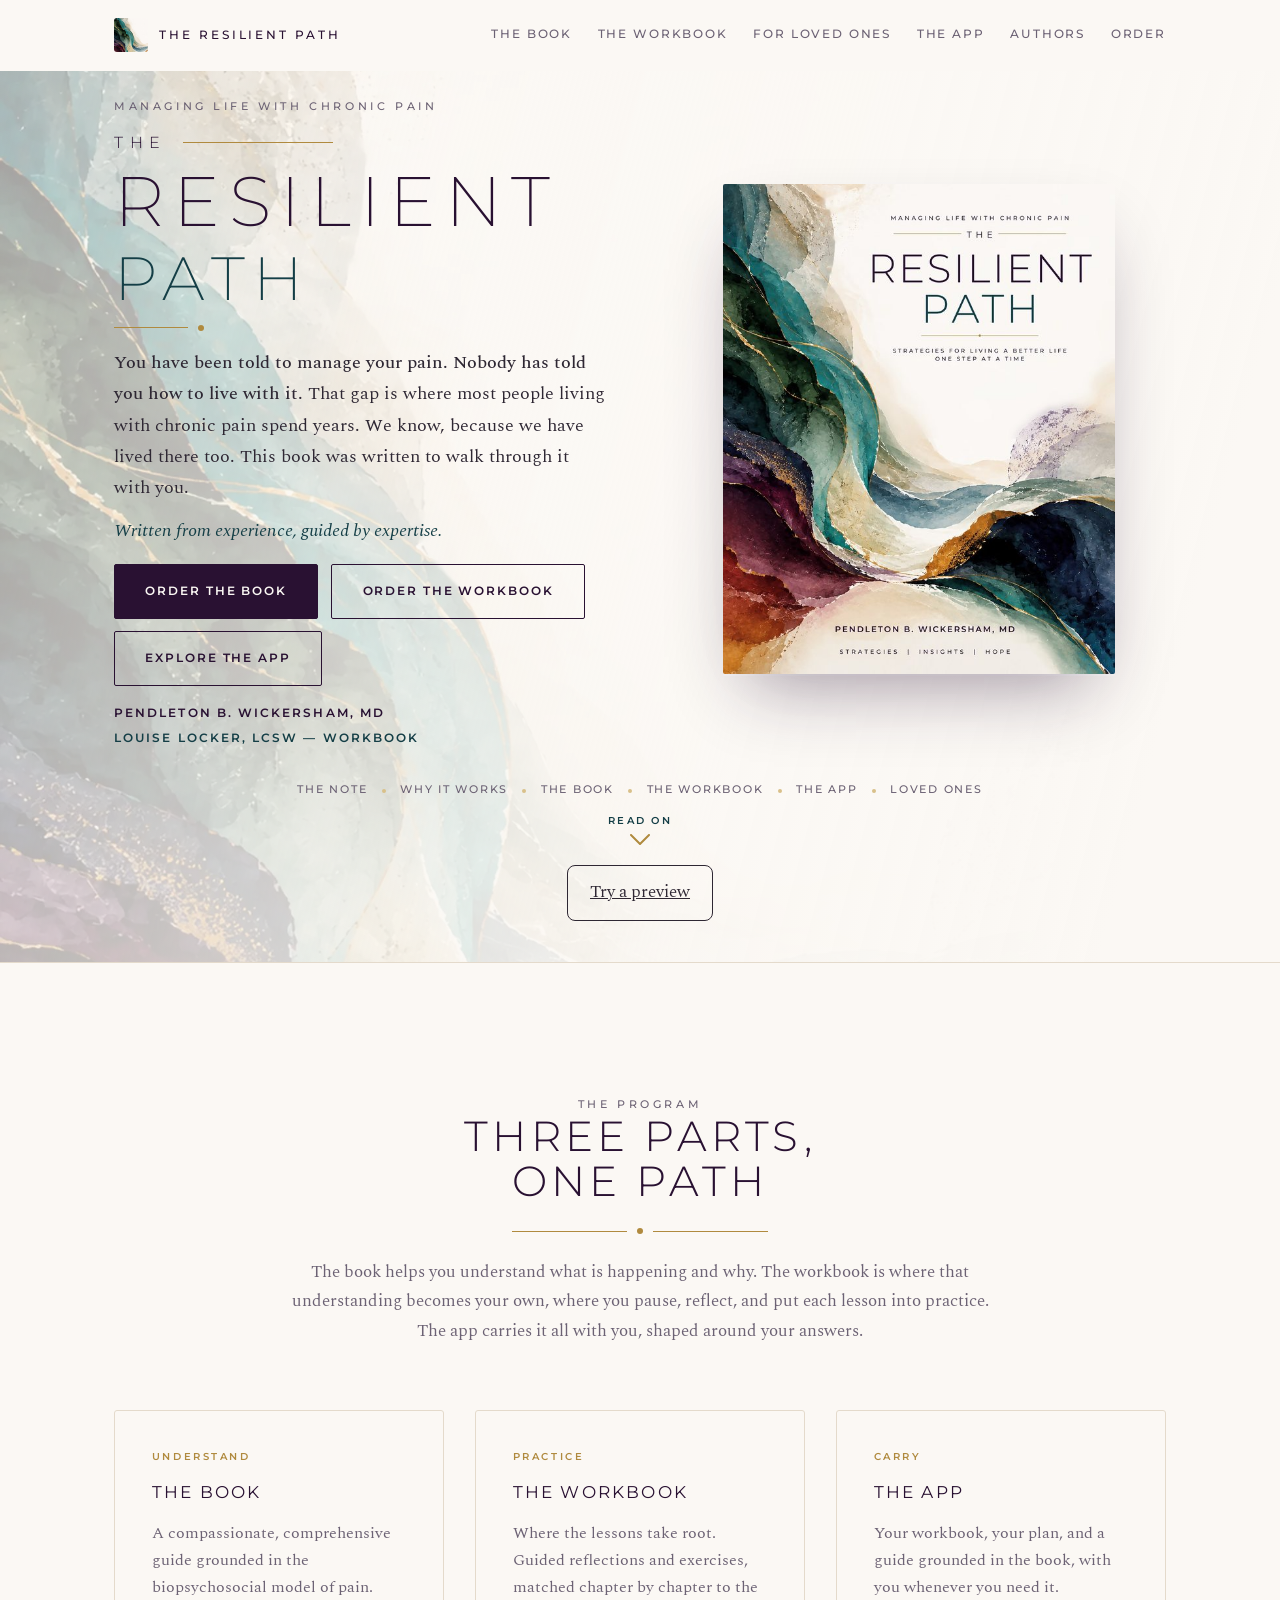
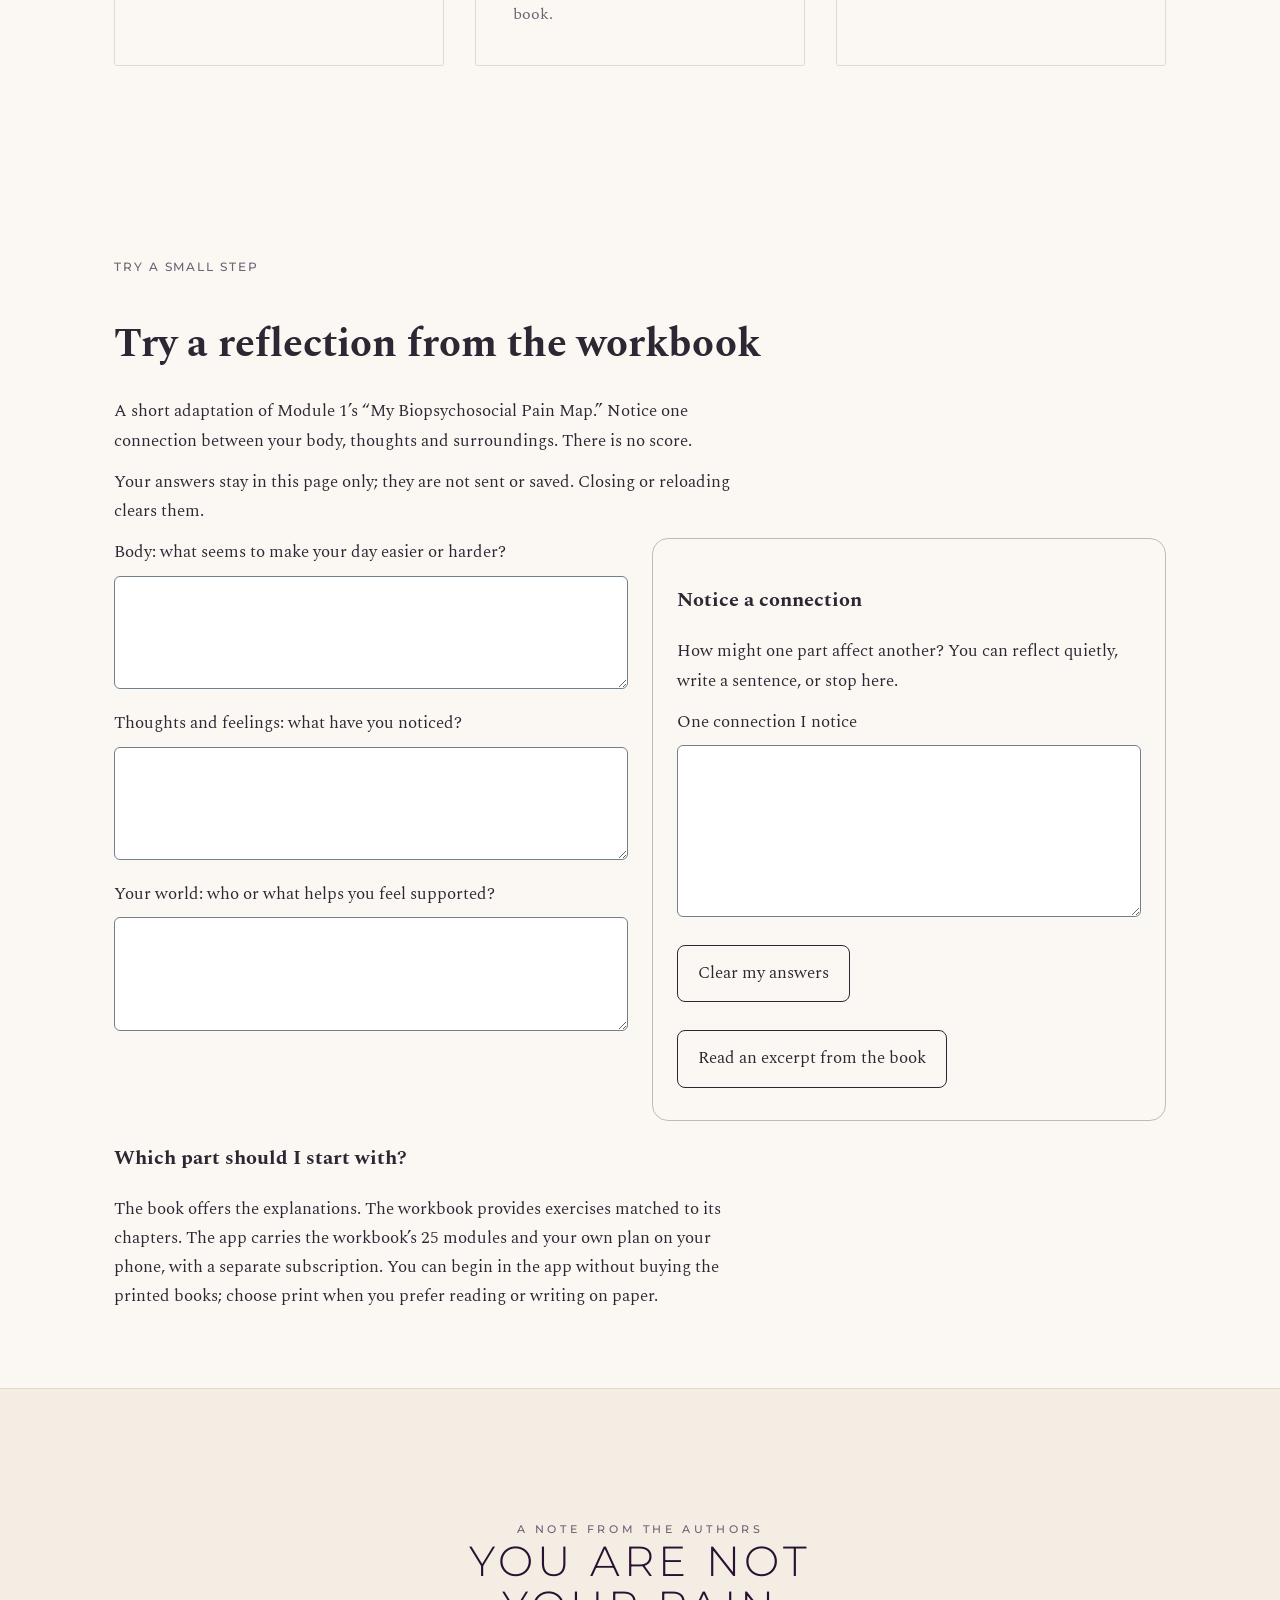
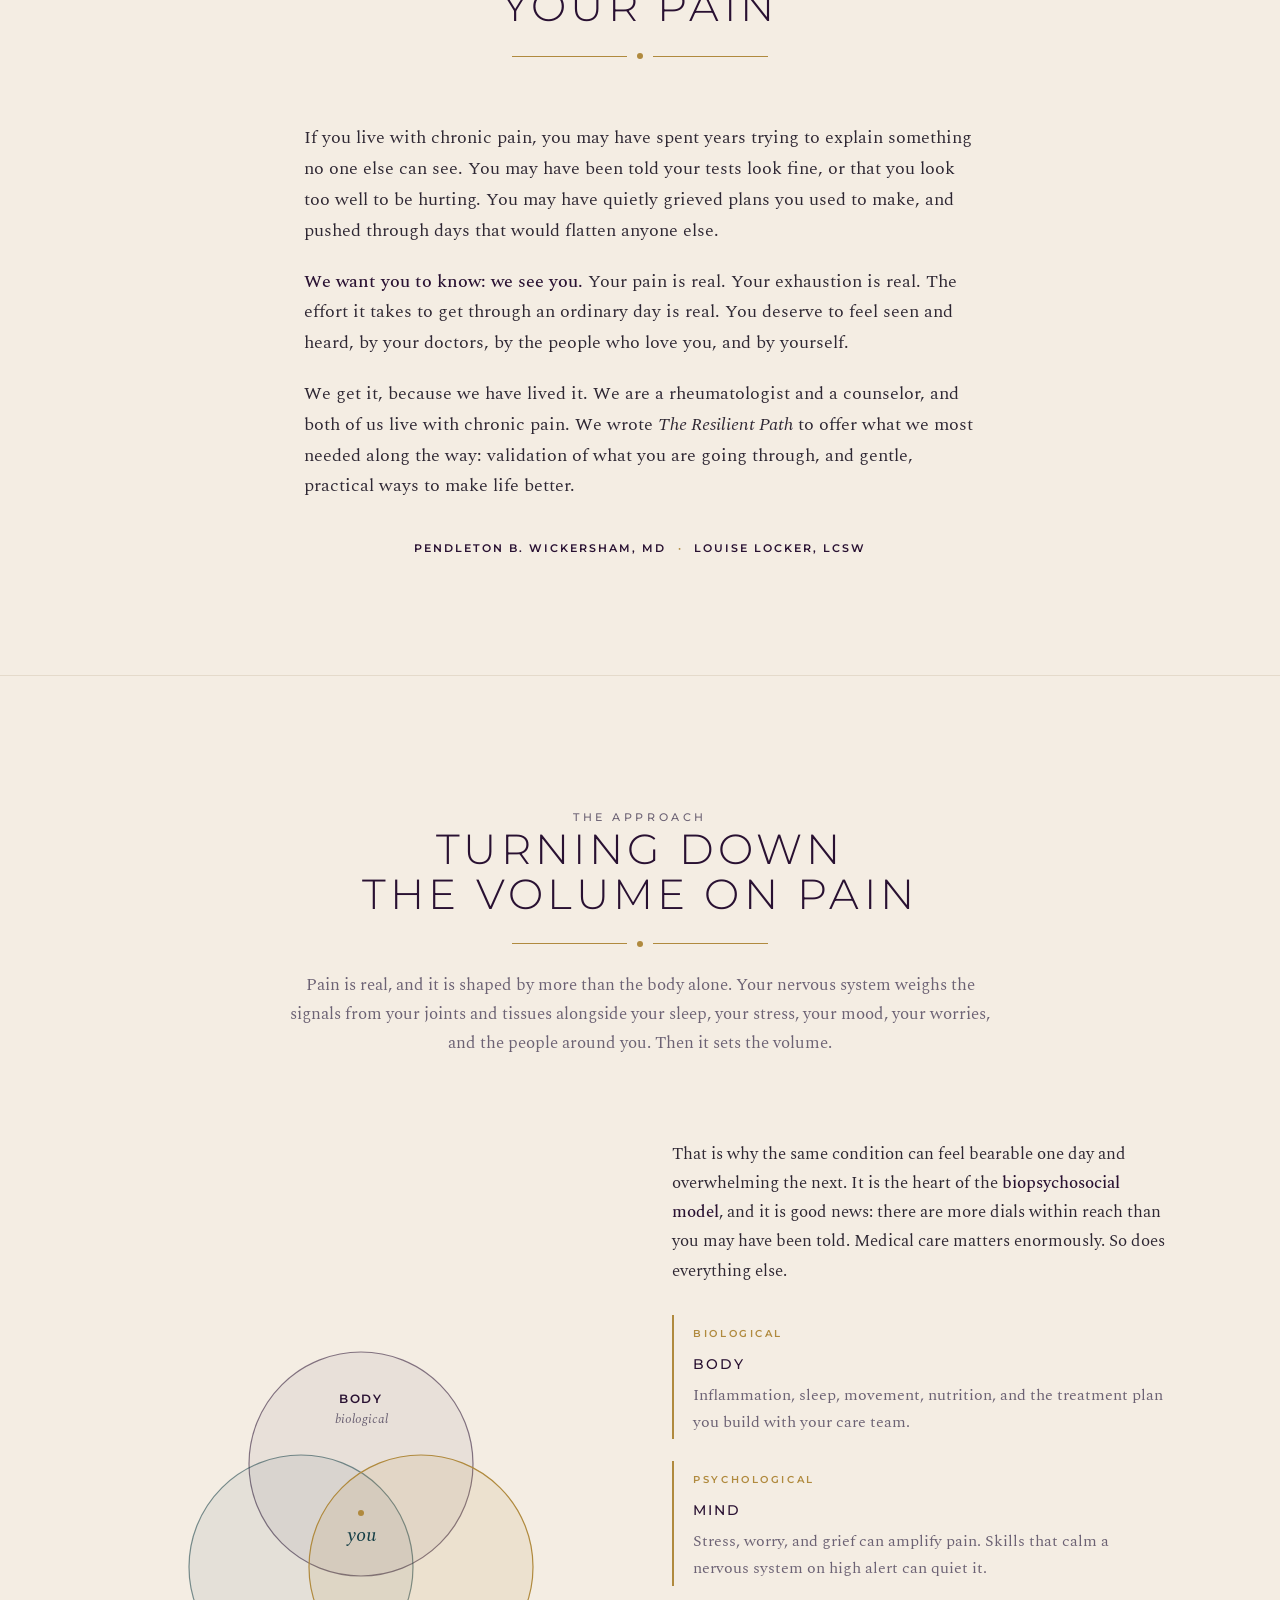
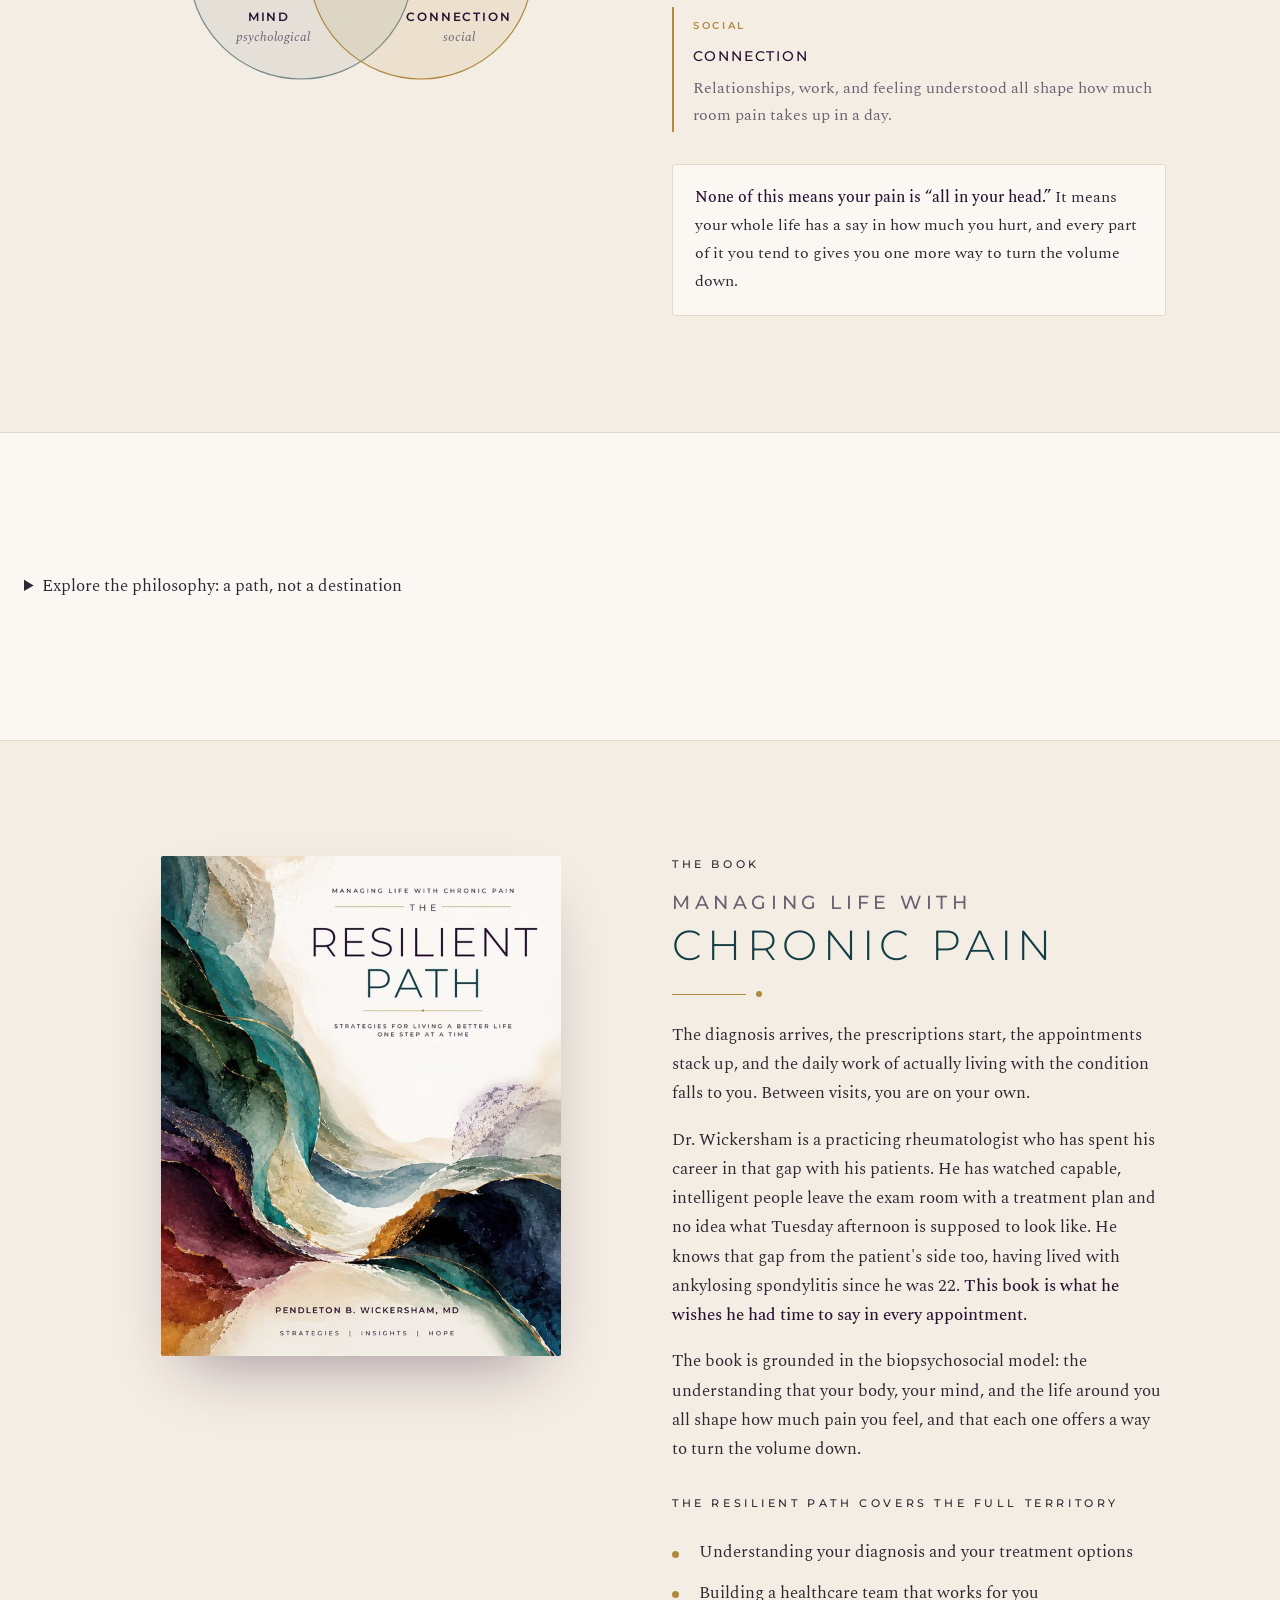
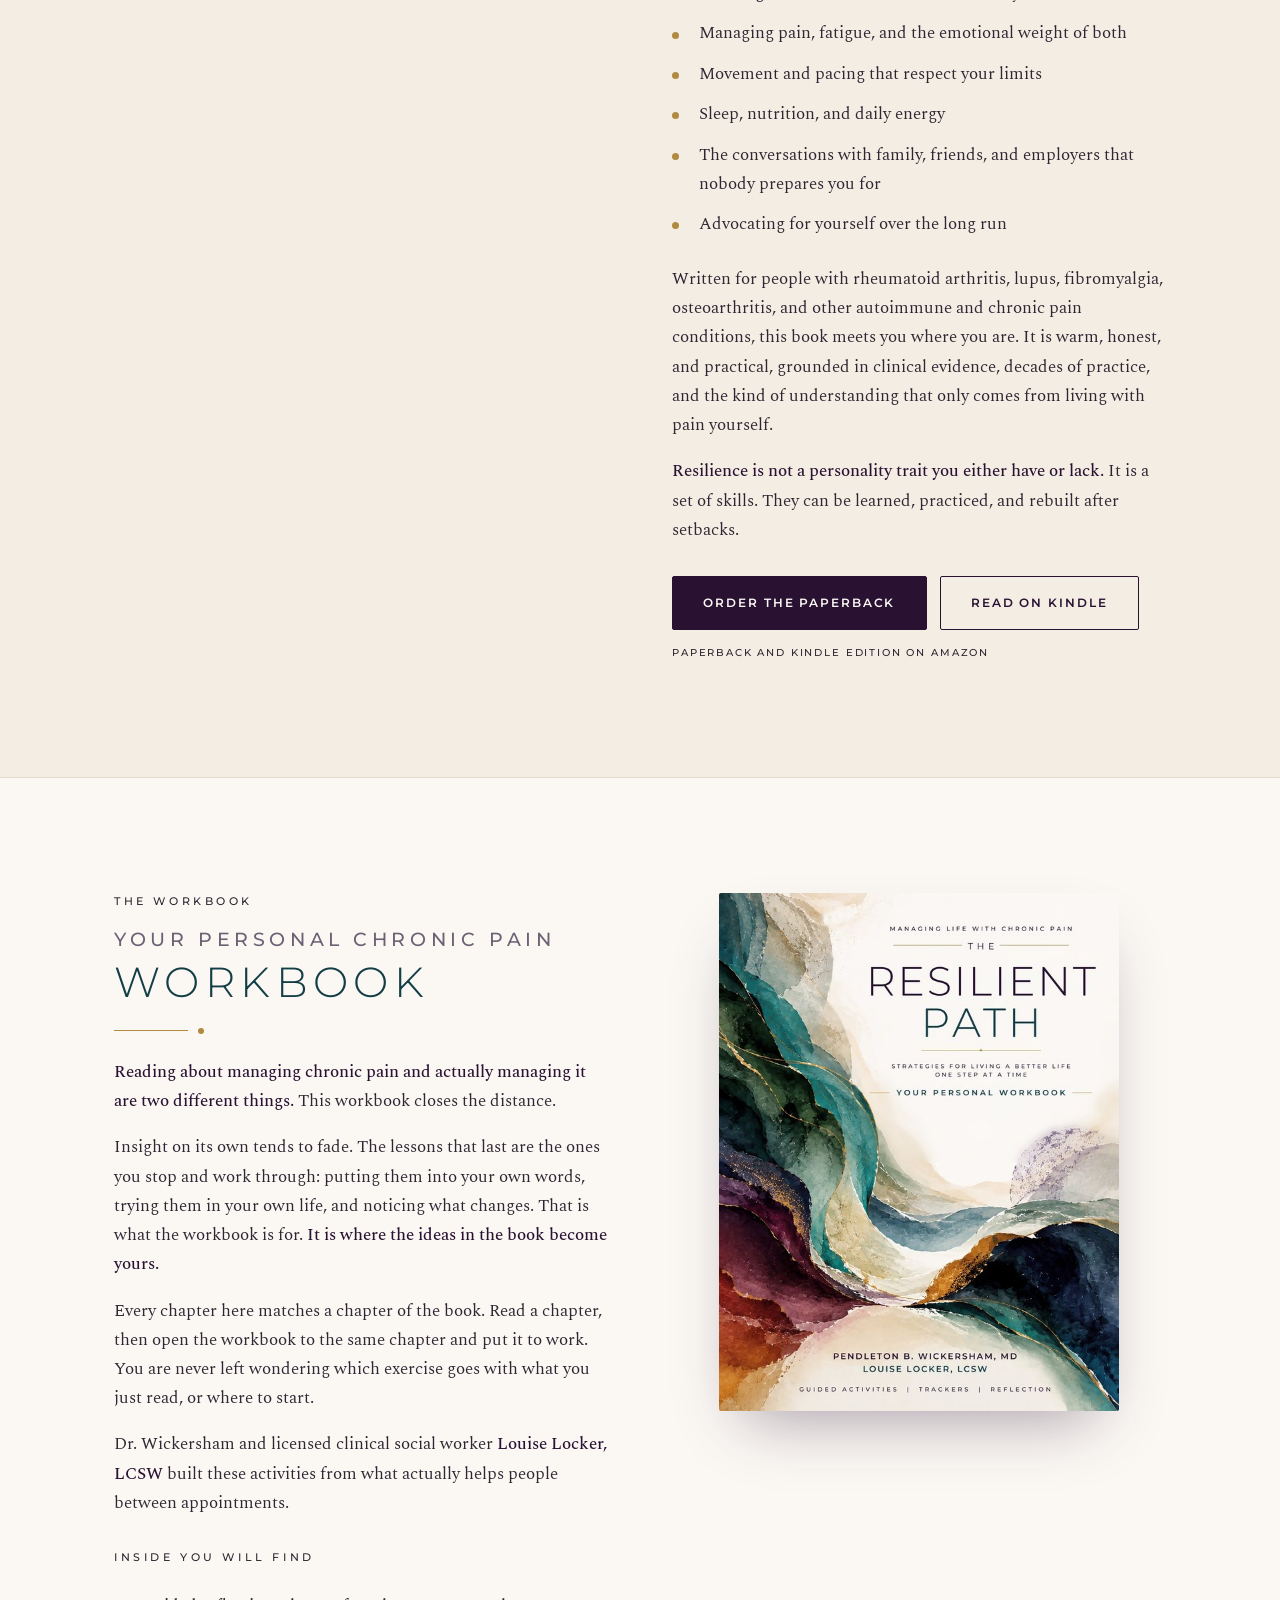
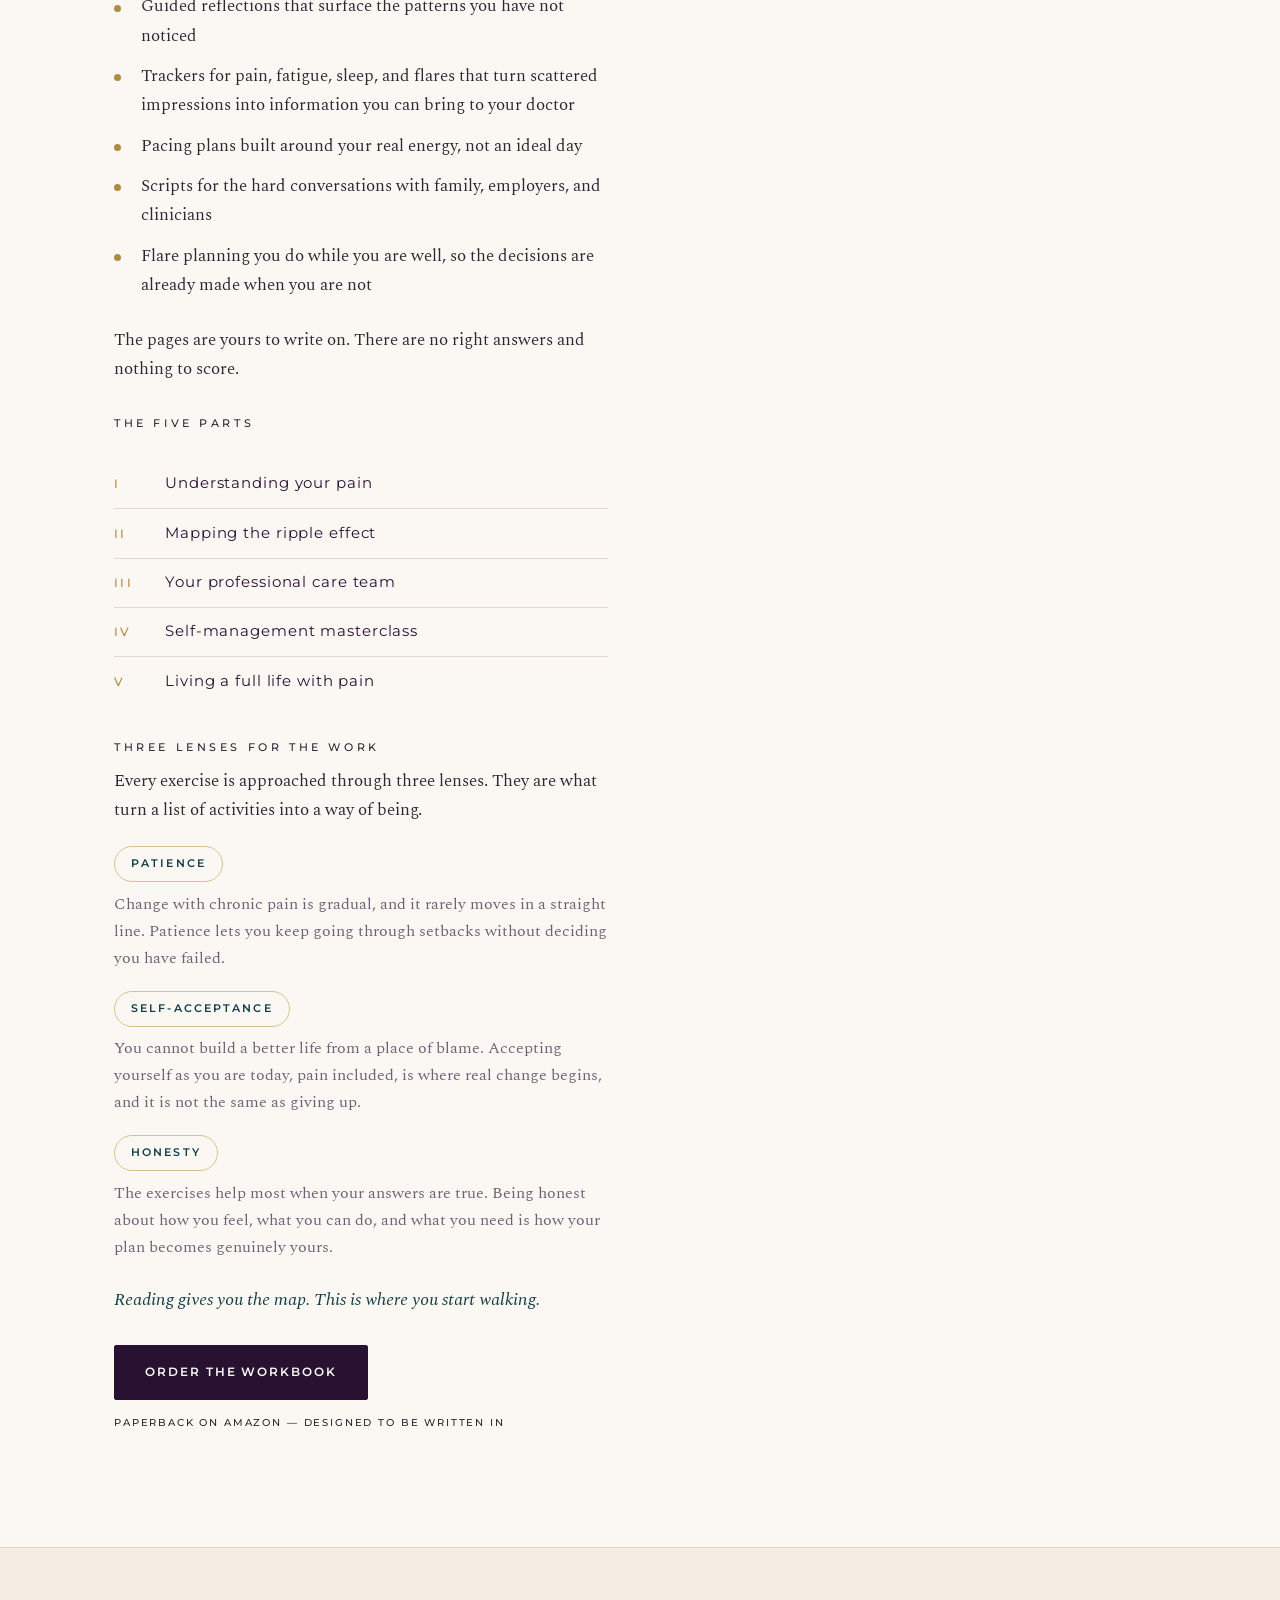
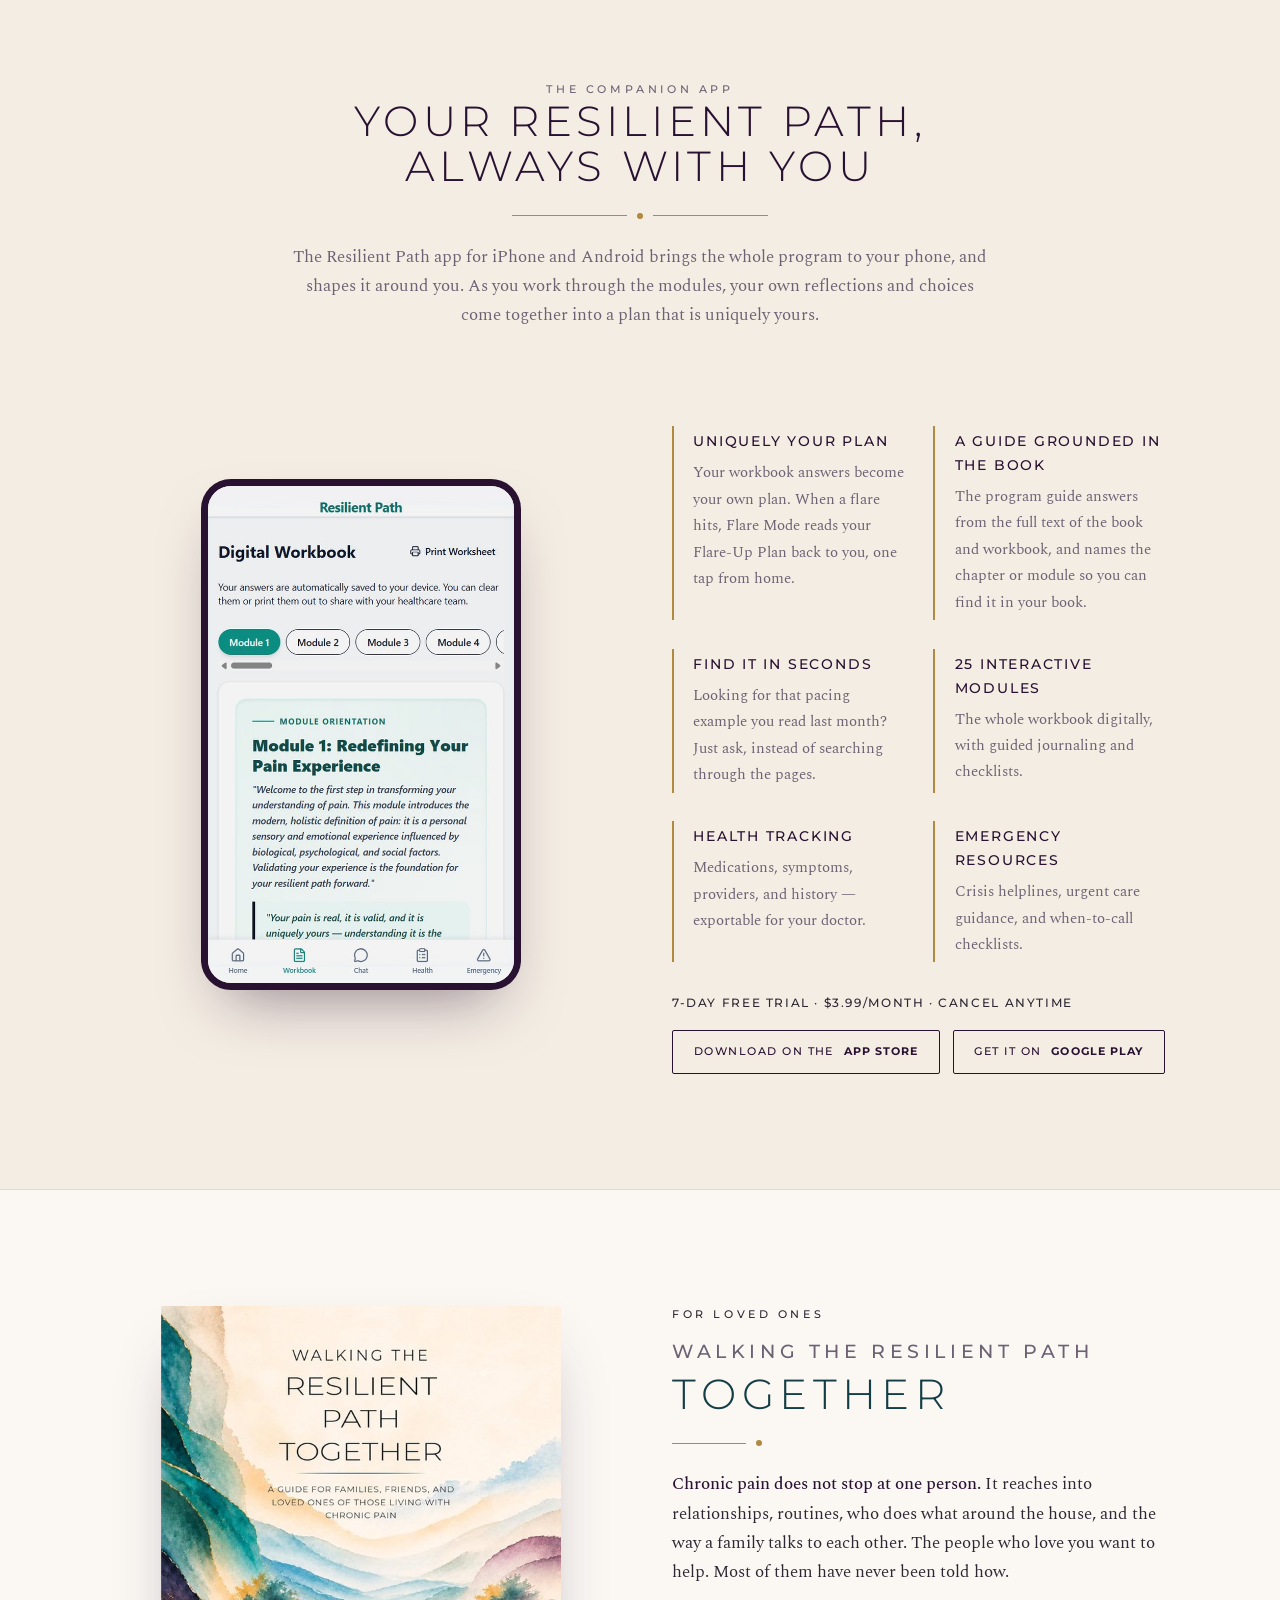
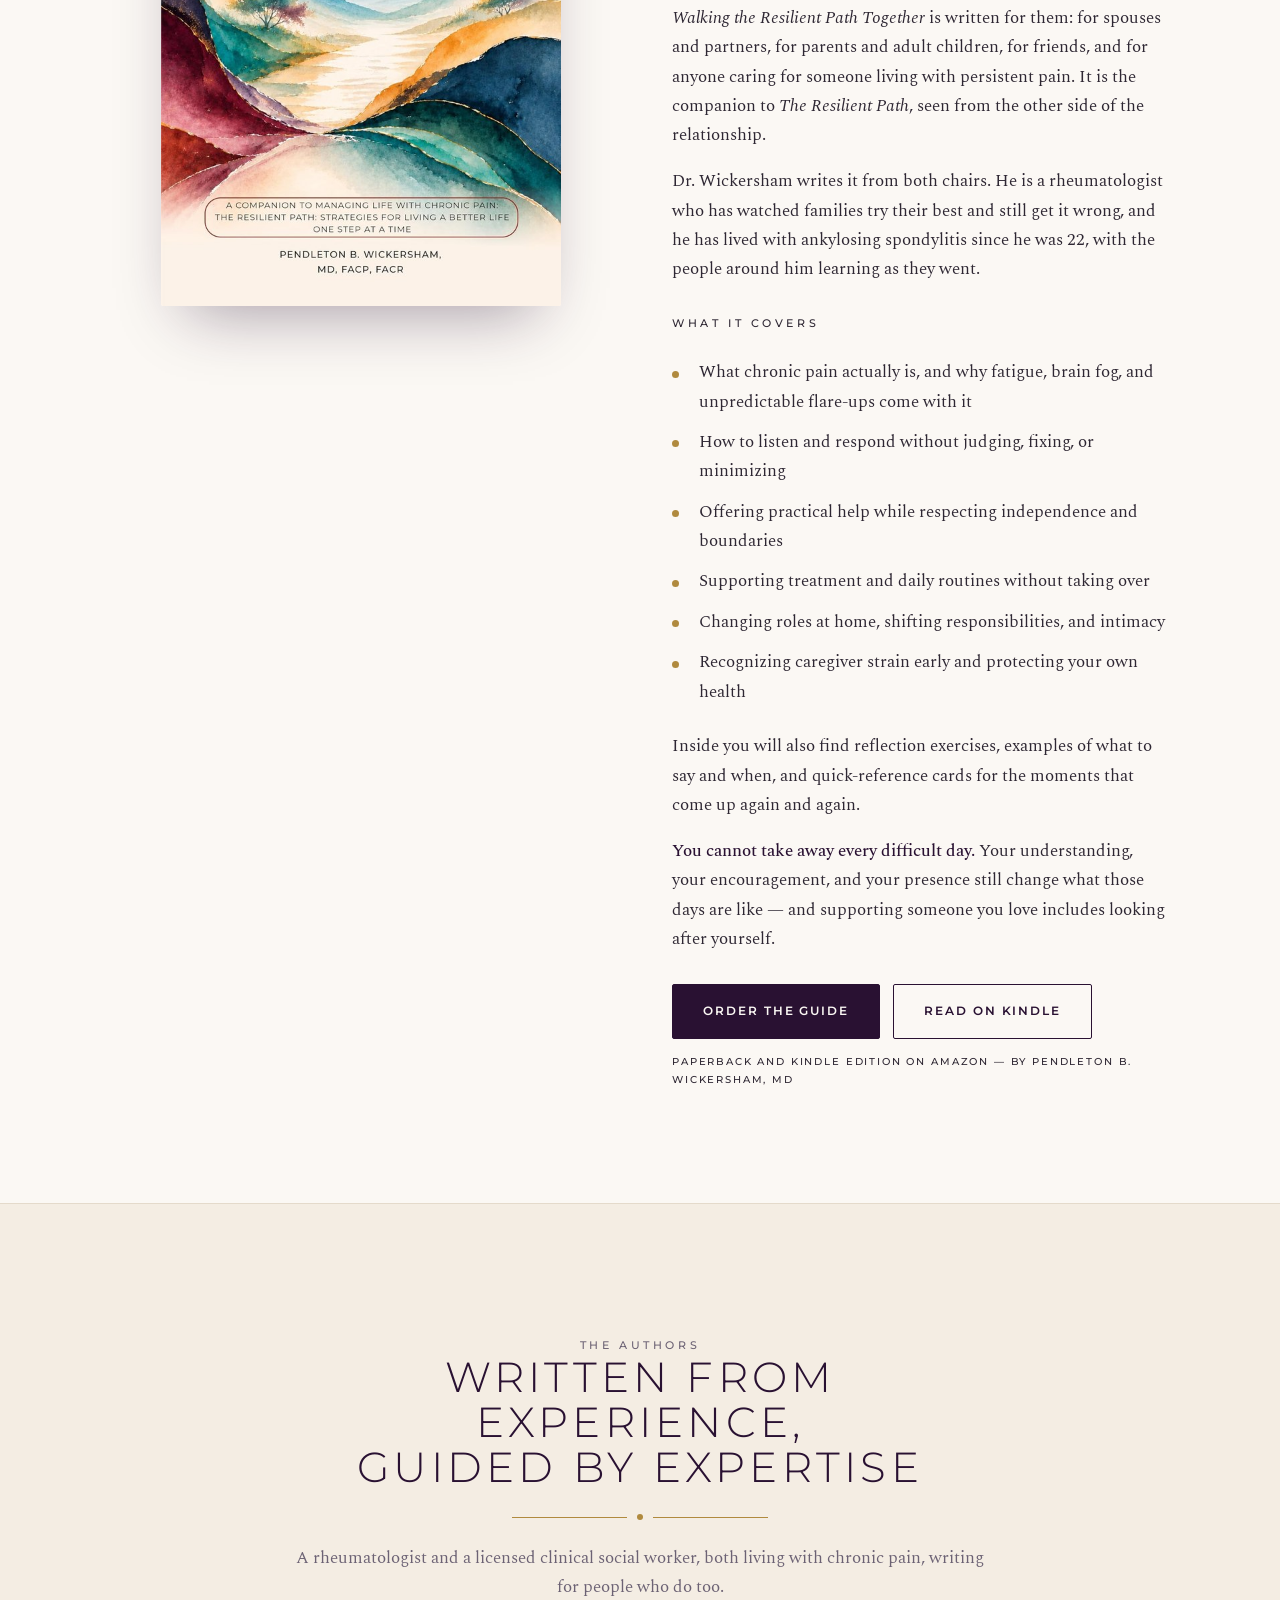
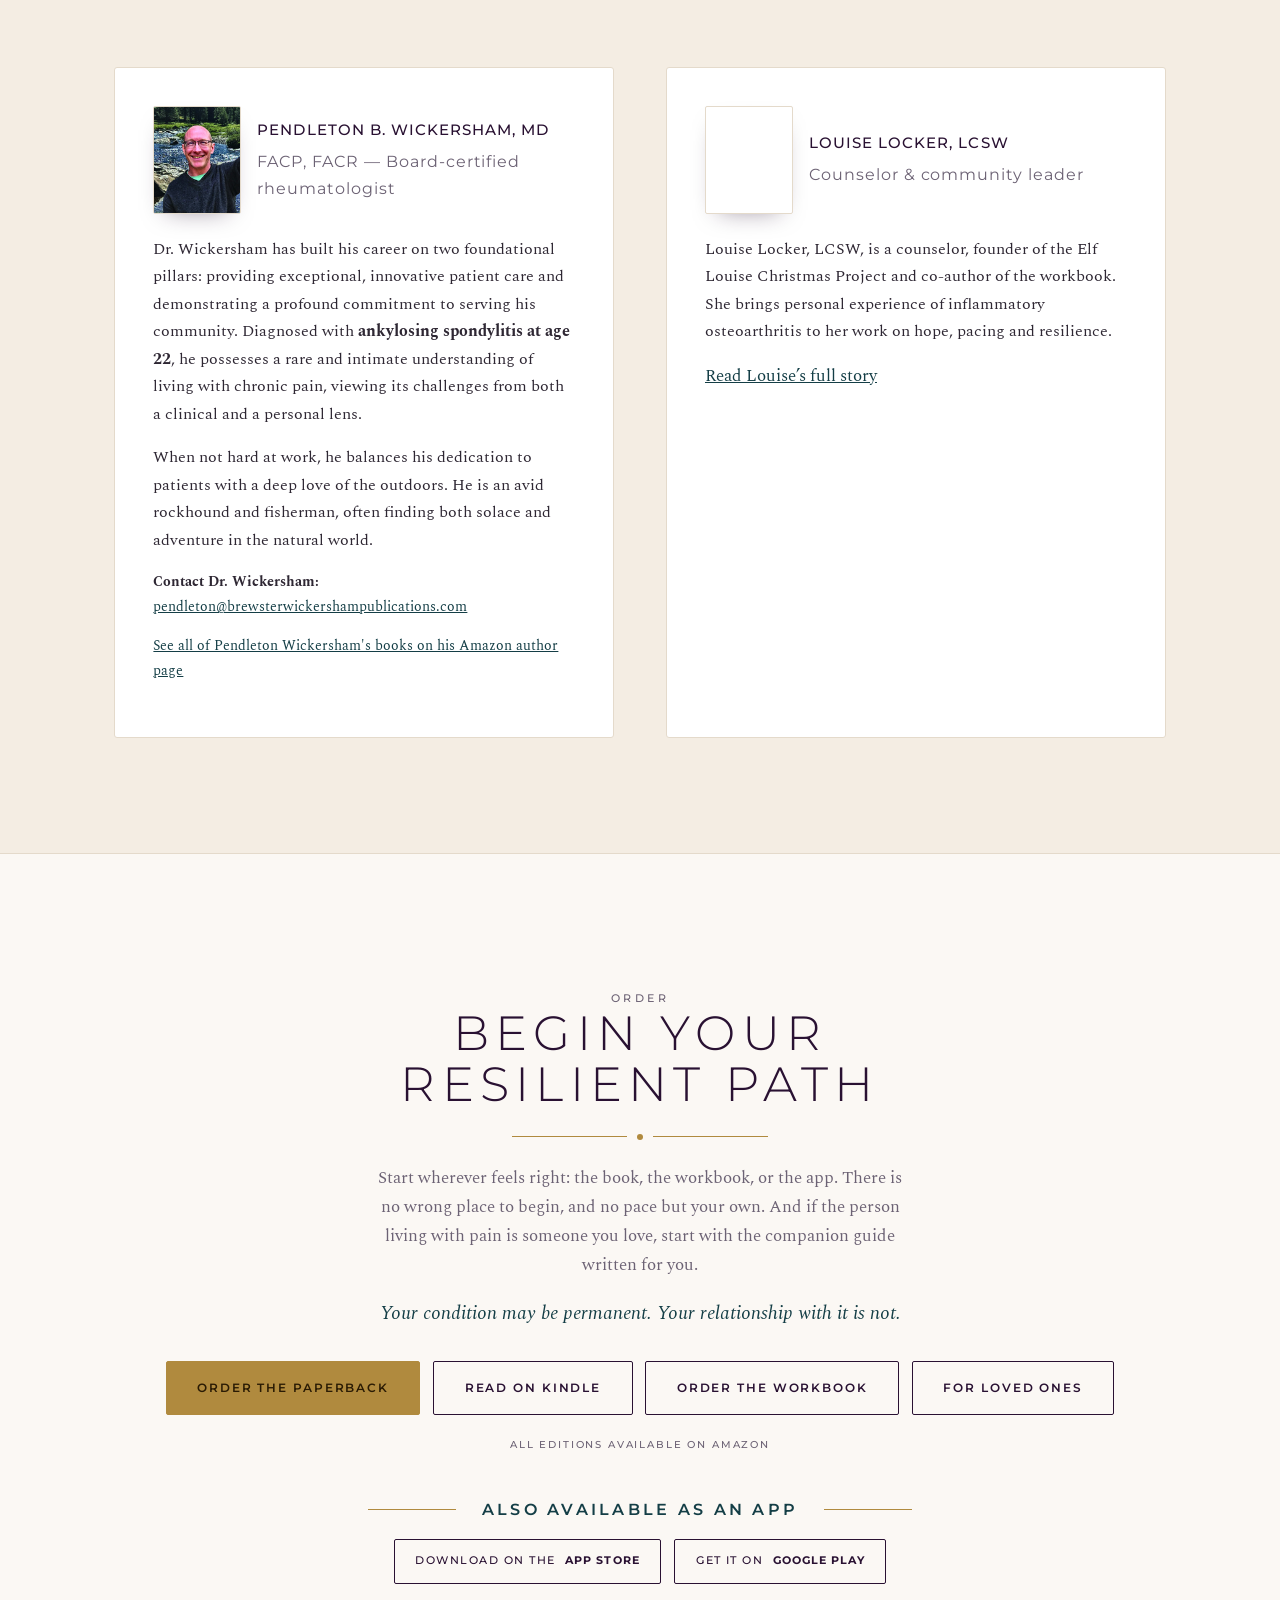
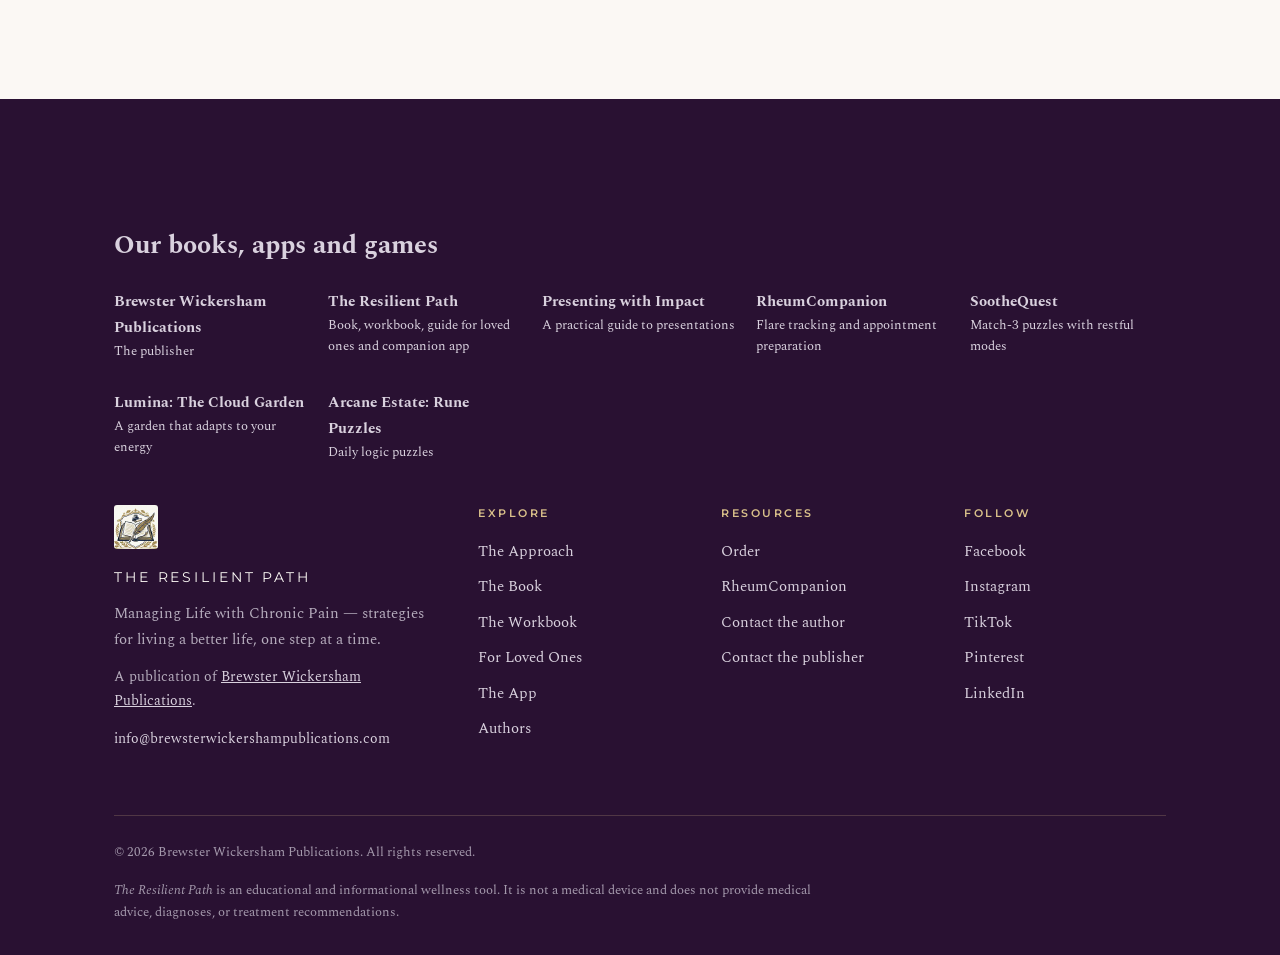
==== commit ed9dfc32: "Add Walking the Resilient Path Together, published 22 Nov 2026 New "For Loved Ones" section between " ====
--- a/index.html
+++ b/index.html
@@ -5,7 +5,7 @@
 <meta charset="utf-8"/>
 <meta content="width=device-width, initial-scale=1" name="viewport"/>
 <title>The Resilient Path | Chronic Pain Book, Workbook &amp; App</title>
-<meta content="A chronic pain self-help book, workbook and companion app by rheumatologist Dr. Pendleton Wickersham and Louise Locker, LCSW, who both live with chronic pain." name="description"/>
+<meta content="A chronic pain book, workbook and app by rheumatologist Dr. Pendleton Wickersham and Louise Locker, LCSW, plus a companion guide for families and friends." name="description"/>
 <meta content="Dr. Pendleton Wickersham, Louise Locker" name="author"/>
 <meta content="index, follow, max-image-preview:large" name="robots"/>
 <link href="https://theresilientpathbook.com/" rel="canonical"/>
@@ -48,7 +48,7 @@
       "@id": "https://theresilientpathbook.com/#webpage",
       "url": "https://theresilientpathbook.com/",
       "name": "The Resilient Path | Chronic Pain Book, Workbook & App",
-      "description": "A chronic pain self-help book, workbook and companion app by rheumatologist Dr. Pendleton Wickersham and Louise Locker, LCSW, who both live with chronic pain.",
+      "description": "A chronic pain book, workbook and app by rheumatologist Dr. Pendleton Wickersham and Louise Locker, LCSW, plus a companion guide for families and friends.",
       "inLanguage": "en-US",
       "isPartOf": {
         "@id": "https://theresilientpathbook.com/#website"
@@ -59,6 +59,9 @@
         },
         {
           "@id": "https://theresilientpathbook.com/#workbook"
+        },
+        {
+          "@id": "https://theresilientpathbook.com/#together"
         },
         {
           "@id": "https://theresilientpathbook.com/#app"
@@ -209,6 +212,69 @@
       }
     },
     {
+      "@type": "Book",
+      "@id": "https://theresilientpathbook.com/#together",
+      "name": "Walking the Resilient Path Together: A Guide for Families, Friends, and Loved Ones of Those Living with Chronic Pain",
+      "alternateName": "Walking the Resilient Path Together",
+      "description": "A practical, compassionate guide for the spouses, partners, family members, friends, and caregivers of someone living with chronic pain: understanding invisible symptoms, communicating with empathy, offering help without taking over, changing family roles, and preventing caregiver burnout.",
+      "url": "https://theresilientpathbook.com/#together",
+      "image": "https://theresilientpathbook.com/images/together-cover.jpg",
+      "author": {
+        "@id": "https://theresilientpathbook.com/#pendleton-wickersham"
+      },
+      "publisher": {
+        "@id": "https://brewsterwickershampublications.com/#organization"
+      },
+      "inLanguage": "en",
+      "datePublished": "2026-11-22",
+      "isBasedOn": {
+        "@id": "https://theresilientpathbook.com/#book"
+      },
+      "workExample": [
+        {
+          "@type": "Book",
+          "@id": "https://theresilientpathbook.com/#together-paperback",
+          "bookFormat": "https://schema.org/Paperback",
+          "isbn": "9798144650144",
+          "identifier": {
+            "@type": "PropertyValue",
+            "propertyID": "ASIN",
+            "value": "B0HSKXMQF6"
+          },
+          "numberOfPages": 76,
+          "datePublished": "2026-11-22",
+          "inLanguage": "en",
+          "url": "https://www.amazon.com/dp/B0HSKXMQF6",
+          "offers": {
+            "@type": "Offer",
+            "url": "https://www.amazon.com/dp/B0HSKXMQF6",
+            "price": "6.99",
+            "priceCurrency": "USD"
+          }
+        },
+        {
+          "@type": "Book",
+          "@id": "https://theresilientpathbook.com/#together-kindle",
+          "bookFormat": "https://schema.org/EBook",
+          "identifier": {
+            "@type": "PropertyValue",
+            "propertyID": "ASIN",
+            "value": "B0HSKSR4XL"
+          },
+          "numberOfPages": 81,
+          "datePublished": "2026-11-22",
+          "inLanguage": "en",
+          "url": "https://www.amazon.com/dp/B0HSKSR4XL",
+          "offers": {
+            "@type": "Offer",
+            "url": "https://www.amazon.com/dp/B0HSKSR4XL",
+            "price": "2.99",
+            "priceCurrency": "USD"
+          }
+        }
+      ]
+    },
+    {
       "@type": "MobileApplication",
       "@id": "https://theresilientpathbook.com/#app",
       "name": "Resilient Path",
@@ -745,6 +811,7 @@
 <nav class="nav__links" id="navlinks">
 <a href="#book">The Book</a>
 <a href="#workbook">The Workbook</a>
+<a href="#together">For Loved Ones</a>
 <a href="#app">The App</a>
 <a href="#authors">Authors</a>
 <a href="#order">Order</a>
@@ -790,7 +857,8 @@
 <a href="#approach">Why it works</a><i aria-hidden="true"></i>
 <a href="#book">The book</a><i aria-hidden="true"></i>
 <a href="#workbook">The workbook</a><i aria-hidden="true"></i>
-<a href="#app">The app</a>
+<a href="#app">The app</a><i aria-hidden="true"></i>
+<a href="#together">Loved ones</a>
 </nav>
 <a class="cue" href="#note">
 <span>Read on</span>
@@ -1163,8 +1231,61 @@
 </div>
 </div>
 </section>
+<!-- ==================== for loved ones ==================== -->
+<section class="sec sec--edge" id="together">
+<div class="wrap feature feature--long">
+<div class="feature__art rv">
+<img alt="Walking the Resilient Path Together: A Guide for Families, Friends, and Loved Ones of Those Living with Chronic Pain, front cover" decoding="async" height="1500" loading="lazy" sizes="(max-width: 440px) 90vw, 400px" src="images/together-cover-600.jpg" srcset="images/together-cover-600.jpg 600w, images/together-cover.jpg 1000w" width="1000"/>
+</div>
+<div class="rv">
+<p class="eyebrow">For Loved Ones</p>
+<h2 class="display"><span class="lead">Walking the resilient path</span><em>Together</em></h2>
+<div class="rule rule--left"><i></i></div>
+<p>
+        <strong>Chronic pain does not stop at one person.</strong> It reaches into relationships,
+        routines, who does what around the house, and the way a family talks to each other. The
+        people who love you want to help. Most of them have never been told how.
+      </p>
+<p>
+        <em>Walking the Resilient Path Together</em> is written for them: for spouses and partners,
+        for parents and adult children, for friends, and for anyone caring for someone living with
+        persistent pain. It is the companion to <em>The Resilient Path</em>, seen from the other
+        side of the relationship.
+      </p>
+<p>
+        Dr. Wickersham writes it from both chairs. He is a rheumatologist who has watched families
+        try their best and still get it wrong, and he has lived with ankylosing spondylitis since he
+        was 22, with the people around him learning as they went.
+      </p>
+<p class="eyebrow" style="margin:1.9rem 0 0">What it covers</p>
+<ul class="ticks">
+<li>What chronic pain actually is, and why fatigue, brain fog, and unpredictable flare-ups
+            come with it</li>
+<li>How to listen and respond without judging, fixing, or minimizing</li>
+<li>Offering practical help while respecting independence and boundaries</li>
+<li>Supporting treatment and daily routines without taking over</li>
+<li>Changing roles at home, shifting responsibilities, and intimacy</li>
+<li>Recognizing caregiver strain early and protecting your own health</li>
+</ul>
+<p style="margin-top:1.6rem">
+        Inside you will also find reflection exercises, examples of what to say and when, and
+        quick-reference cards for the moments that come up again and again.
+      </p>
+<p>
+        <strong>You cannot take away every difficult day.</strong> Your understanding, your
+        encouragement, and your presence still change what those days are like — and
+        supporting someone you love includes looking after yourself.
+      </p>
+<div class="btns">
+<a class="btn js-amazon" data-book="together" href="https://www.amazon.com/dp/B0HSKXMQF6" rel="noopener" target="_blank">Order the guide</a>
+<a class="btn btn--ghost js-amazon" data-book="togetherKindle" href="https://www.amazon.com/dp/B0HSKSR4XL" rel="noopener" target="_blank">Read on Kindle</a>
+</div>
+<p class="fmt-note js-fmt" data-for="together togetherKindle">Paperback and Kindle edition on Amazon — by Pendleton B. Wickersham, MD</p>
+</div>
+</div>
+</section>
 <!-- ==================== authors ==================== -->
-<section class="sec sec--edge" id="authors">
+<section class="sec sec--tint sec--edge" id="authors">
 <div class="wrap">
 <div class="sec__head rv">
 <p class="eyebrow">The Authors</p>
@@ -1215,14 +1336,15 @@
 </div>
 </section>
 <!-- ==================== order ==================== -->
-<section class="sec sec--tint sec--edge close" id="order">
+<section class="sec sec--edge close" id="order">
 <div class="wrap">
 <div class="rv">
 <p class="eyebrow">Order</p>
 <h2 class="display">Begin your<br/>resilient path</h2>
 <div class="rule"><i></i></div>
 <p>Start wherever feels right: the book, the workbook, or the app. There is no wrong place
-         to begin, and no pace but your own.</p>
+         to begin, and no pace but your own. And if the person living with pain is someone you
+         love, start with the companion guide written for you.</p>
 <p style="max-width:34rem;margin:1.1rem auto 0;font-size:1.18rem;font-style:italic;color:var(--teal)">
         Your condition may be permanent. Your relationship with it is not.
       </p>
@@ -1230,8 +1352,9 @@
 <a class="btn btn--gold js-amazon" data-book="book" href="https://www.amazon.com/dp/B0HJ1NMXLL" rel="noopener" target="_blank">Order the paperback</a>
 <a class="btn btn--ghost js-amazon" data-book="kindle" href="https://www.amazon.com/dp/B0HHKKSR3D" rel="noopener" target="_blank">Read on Kindle</a>
 <a class="btn btn--ghost js-amazon" data-book="workbook" href="https://www.amazon.com/dp/B0HHLCSVBJ" rel="noopener" target="_blank">Order the workbook</a>
-</div>
-<p class="fmt-note js-fmt" data-for="book kindle workbook">All editions available on Amazon</p>
+<a class="btn btn--ghost js-amazon" data-book="together" href="https://www.amazon.com/dp/B0HSKXMQF6" rel="noopener" target="_blank">For loved ones</a>
+</div>
+<p class="fmt-note js-fmt" data-for="book kindle workbook together togetherKindle">All editions available on Amazon</p>
 <p style="margin-top:2.6rem"><span class="flank"><span>Also available as an app</span></span></p>
 <div class="stores" style="justify-content:center">
 <a class="store" href="https://apps.apple.com/us/app/resilient-path/id6762085688" rel="noopener" target="_blank">Download on the <b>App Store</b></a>
@@ -1242,7 +1365,7 @@
 </section>
 </main>
 <!-- ==================== footer ==================== -->
-<footer class="foot"><section aria-label="All our websites" class="network-links"><h2>Our books, apps and games</h2><ul class="network-catalog"><li><a href="https://brewsterwickershampublications.com/">Brewster Wickersham Publications</a><small>The publisher</small></li><li><a href="https://theresilientpathbook.com/">The Resilient Path</a><small>Book, workbook and companion app</small></li><li><a href="https://presentingwithimpactbook.com/">Presenting with Impact</a><small>A practical guide to presentations</small></li><li><a href="https://www.rheumcompanion.com/">RheumCompanion</a><small>Flare tracking and appointment preparation</small></li><li><a href="https://www.soothequest.com/">SootheQuest</a><small>Match-3 puzzles with restful modes</small></li><li><a href="https://www.luminacloudgarden.com/">Lumina: The Cloud Garden</a><small>A garden that adapts to your energy</small></li><li><a href="https://www.arcaneestategame.com/">Arcane Estate: Rune Puzzles</a><small>Daily logic puzzles</small></li></ul></section>
+<footer class="foot"><section aria-label="All our websites" class="network-links"><h2>Our books, apps and games</h2><ul class="network-catalog"><li><a href="https://brewsterwickershampublications.com/">Brewster Wickersham Publications</a><small>The publisher</small></li><li><a href="https://theresilientpathbook.com/">The Resilient Path</a><small>Book, workbook, guide for loved ones and companion app</small></li><li><a href="https://presentingwithimpactbook.com/">Presenting with Impact</a><small>A practical guide to presentations</small></li><li><a href="https://www.rheumcompanion.com/">RheumCompanion</a><small>Flare tracking and appointment preparation</small></li><li><a href="https://www.soothequest.com/">SootheQuest</a><small>Match-3 puzzles with restful modes</small></li><li><a href="https://www.luminacloudgarden.com/">Lumina: The Cloud Garden</a><small>A garden that adapts to your energy</small></li><li><a href="https://www.arcaneestategame.com/">Arcane Estate: Rune Puzzles</a><small>Daily logic puzzles</small></li></ul></section>
 <div class="wrap">
 <div class="foot__grid">
 <div class="foot__brand">
@@ -1260,6 +1383,7 @@
 <li><a href="#approach">The Approach</a></li>
 <li><a href="#book">The Book</a></li>
 <li><a href="#workbook">The Workbook</a></li>
+<li><a href="#together">For Loved Ones</a></li>
 <li><a href="#app">The App</a></li>
 <li><a href="#authors">Authors</a></li>
 </ul>
@@ -1308,17 +1432,21 @@
    running this script. If a link changes, change it there too.
    ============================================================ */
 const AMAZON = {
-  book:     "https://www.amazon.com/dp/B0HJ1NMXLL",   // paperback
-  kindle:   "https://www.amazon.com/dp/B0HHKKSR3D",   // Kindle edition
-  workbook: "https://www.amazon.com/dp/B0HHLCSVBJ"    // workbook paperback
+  book:           "https://www.amazon.com/dp/B0HJ1NMXLL",   // paperback
+  kindle:         "https://www.amazon.com/dp/B0HHKKSR3D",   // Kindle edition
+  workbook:       "https://www.amazon.com/dp/B0HHLCSVBJ",   // workbook paperback
+  together:       "https://www.amazon.com/dp/B0HSKXMQF6",   // Walking the Resilient Path Together, paperback
+  togetherKindle: "https://www.amazon.com/dp/B0HSKSR4XL"    // Walking the Resilient Path Together, Kindle
 };
 
 (function () {
   /* labels used when a link has not been added yet */
   const LABEL = {
-    book:     'Paperback — coming soon on Amazon',
-    kindle:   'Kindle edition — coming soon',
-    workbook: 'Workbook — coming soon on Amazon'
+    book:           'Paperback — coming soon on Amazon',
+    kindle:         'Kindle edition — coming soon',
+    workbook:       'Workbook — coming soon on Amazon',
+    together:       'Companion guide — coming soon on Amazon',
+    togetherKindle: 'Kindle edition — coming soon'
   };
 
   /* ---- wire up the order buttons ---- */
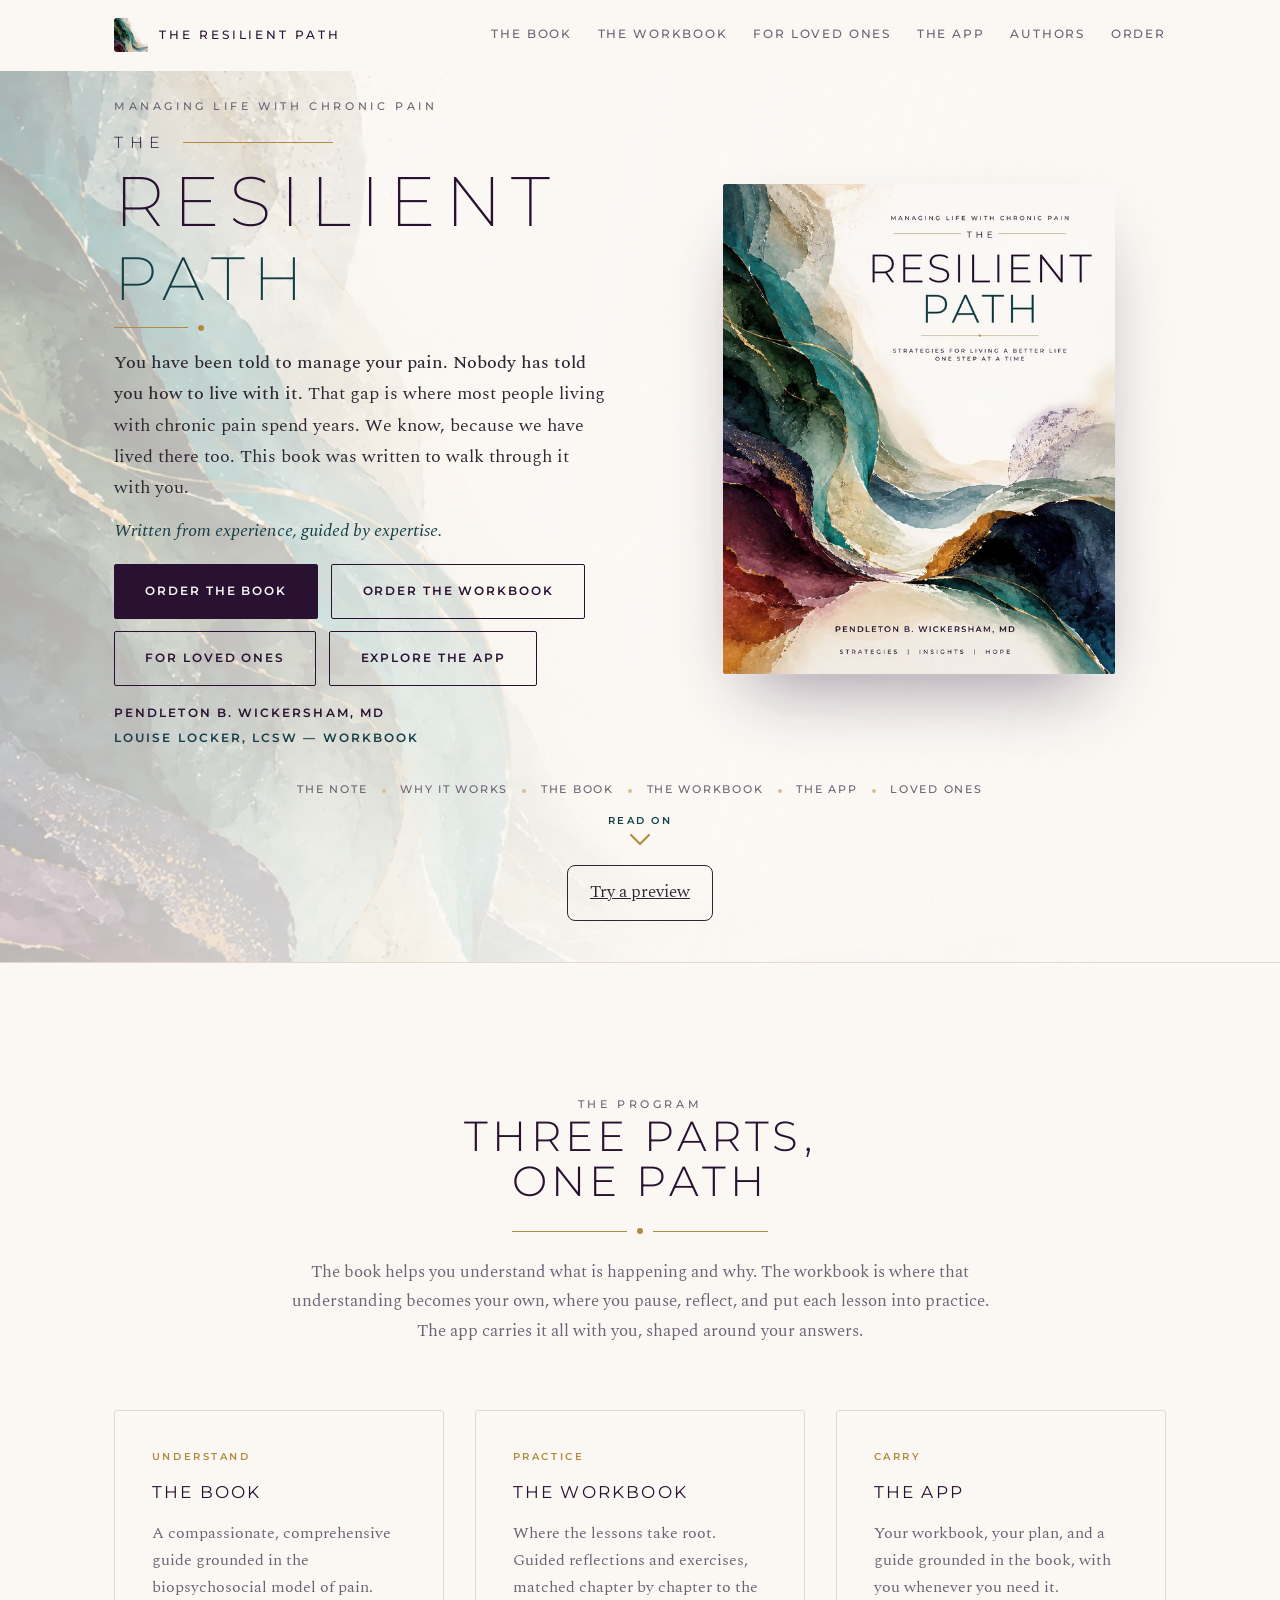
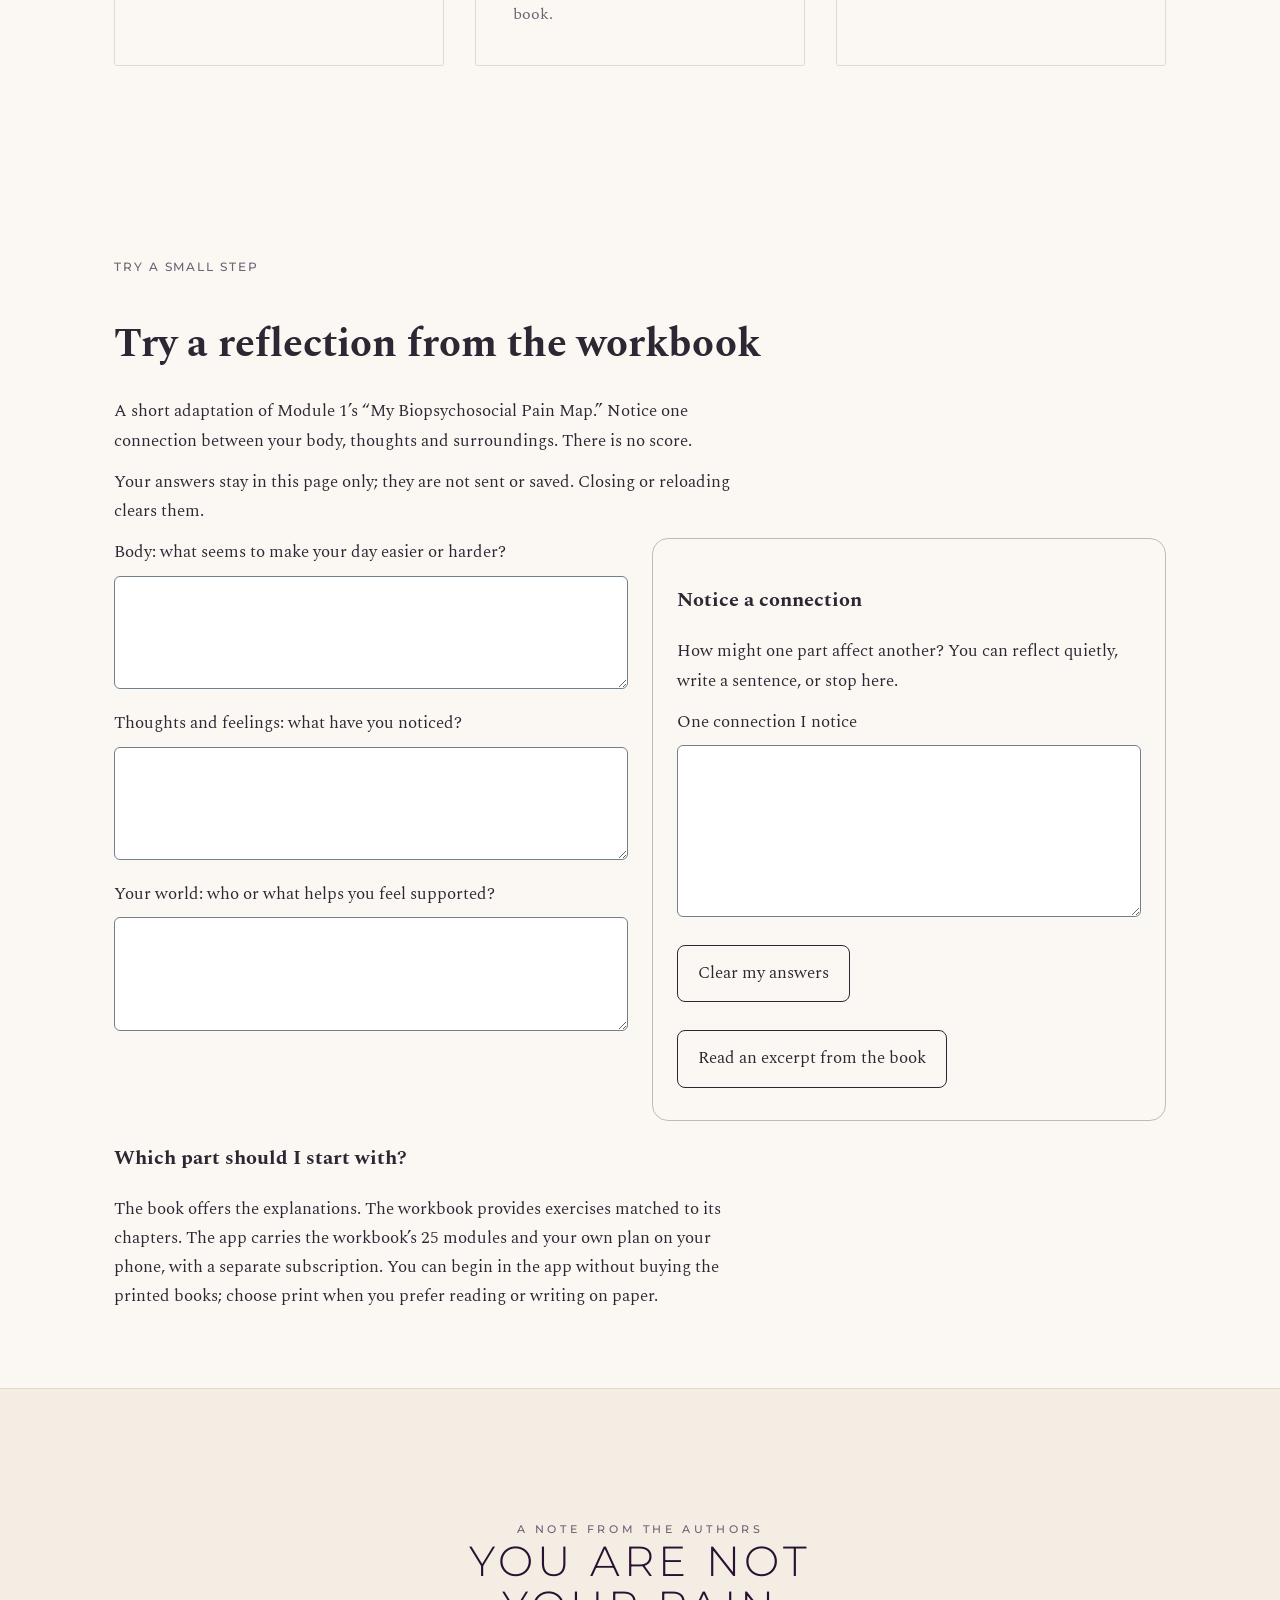
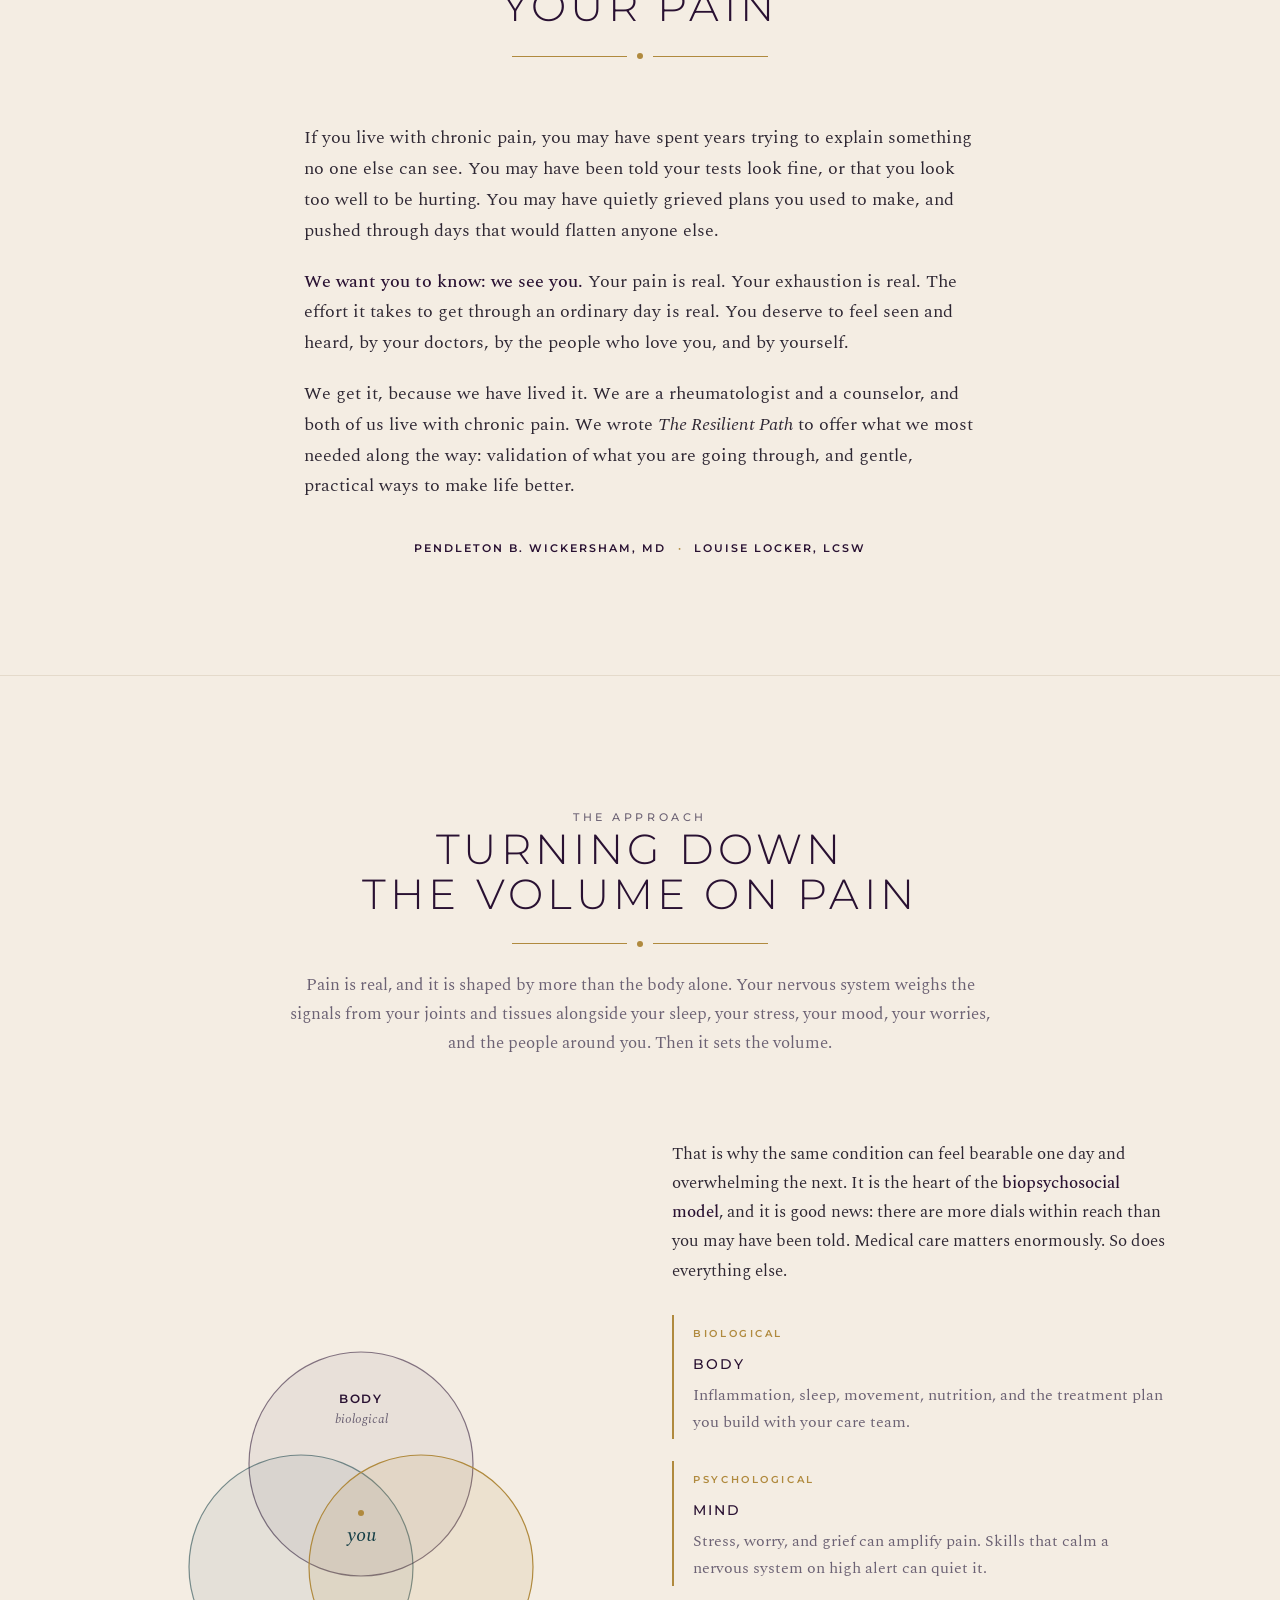
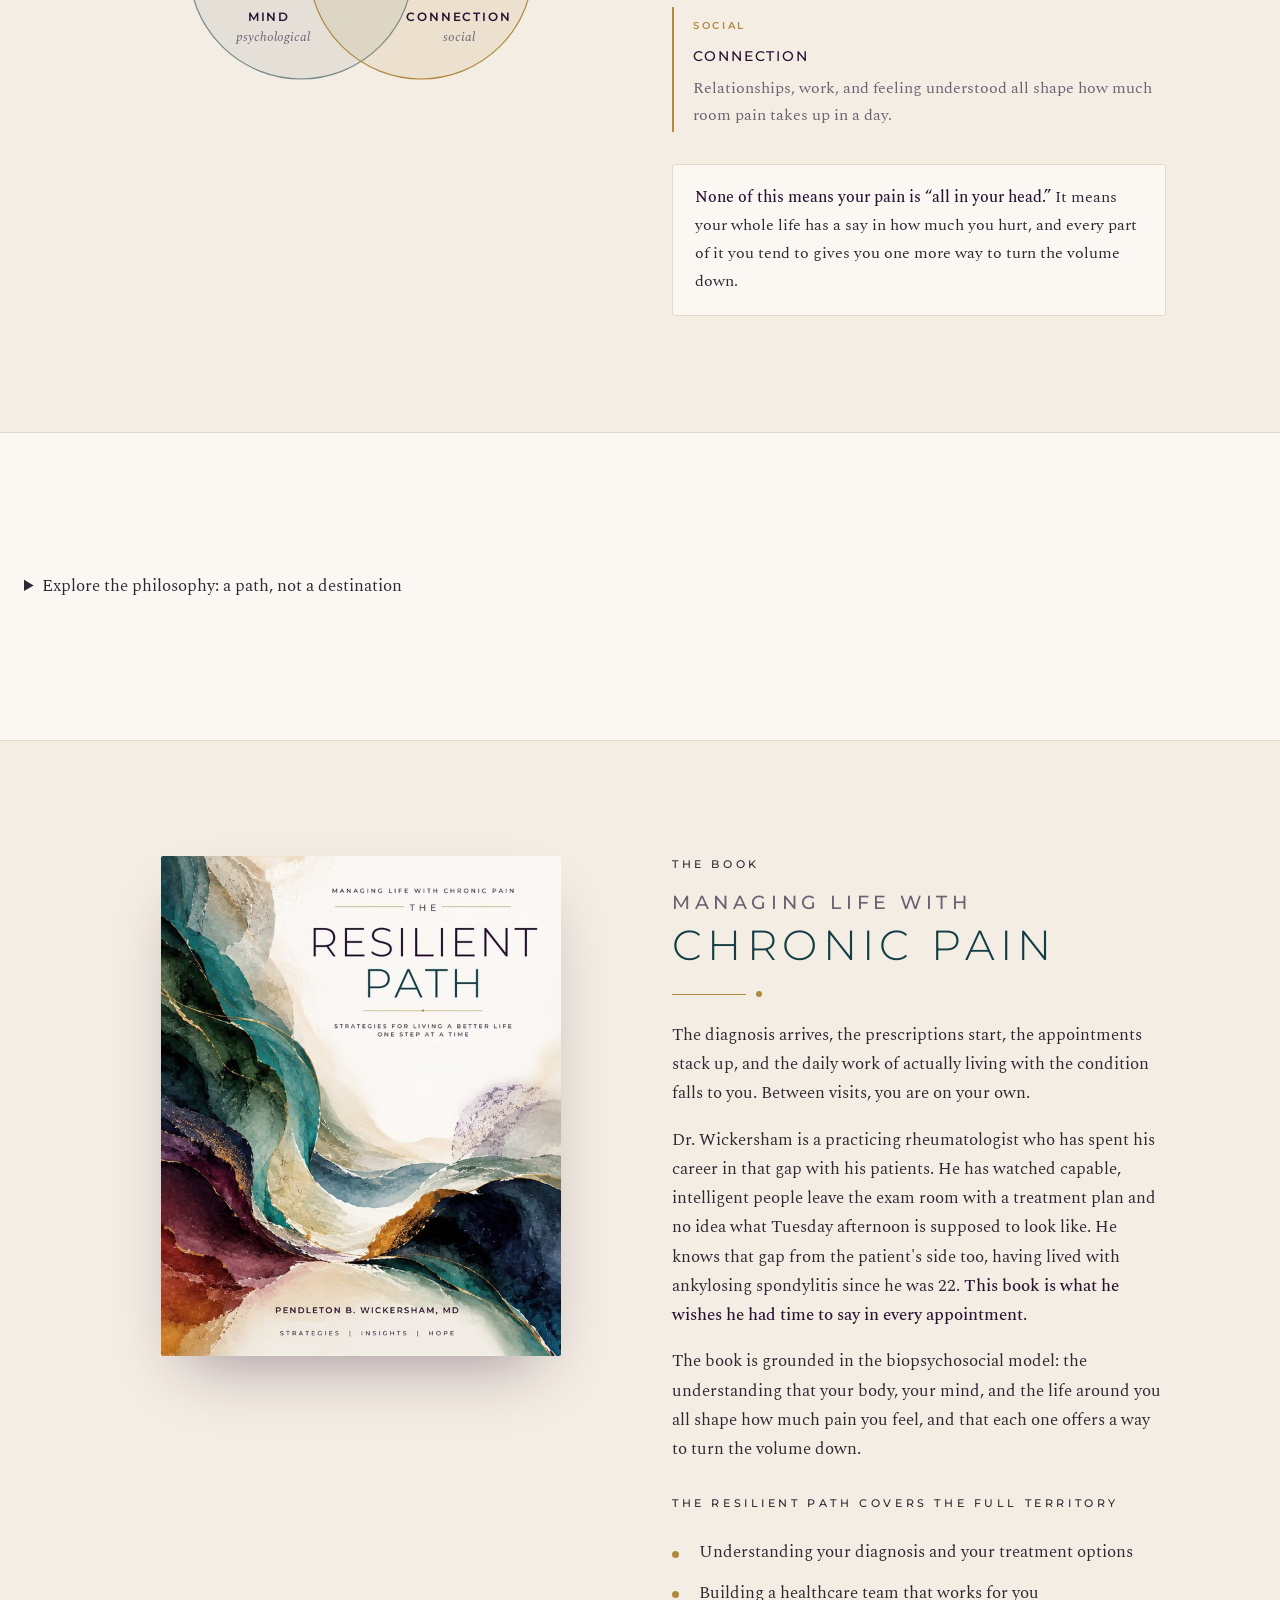
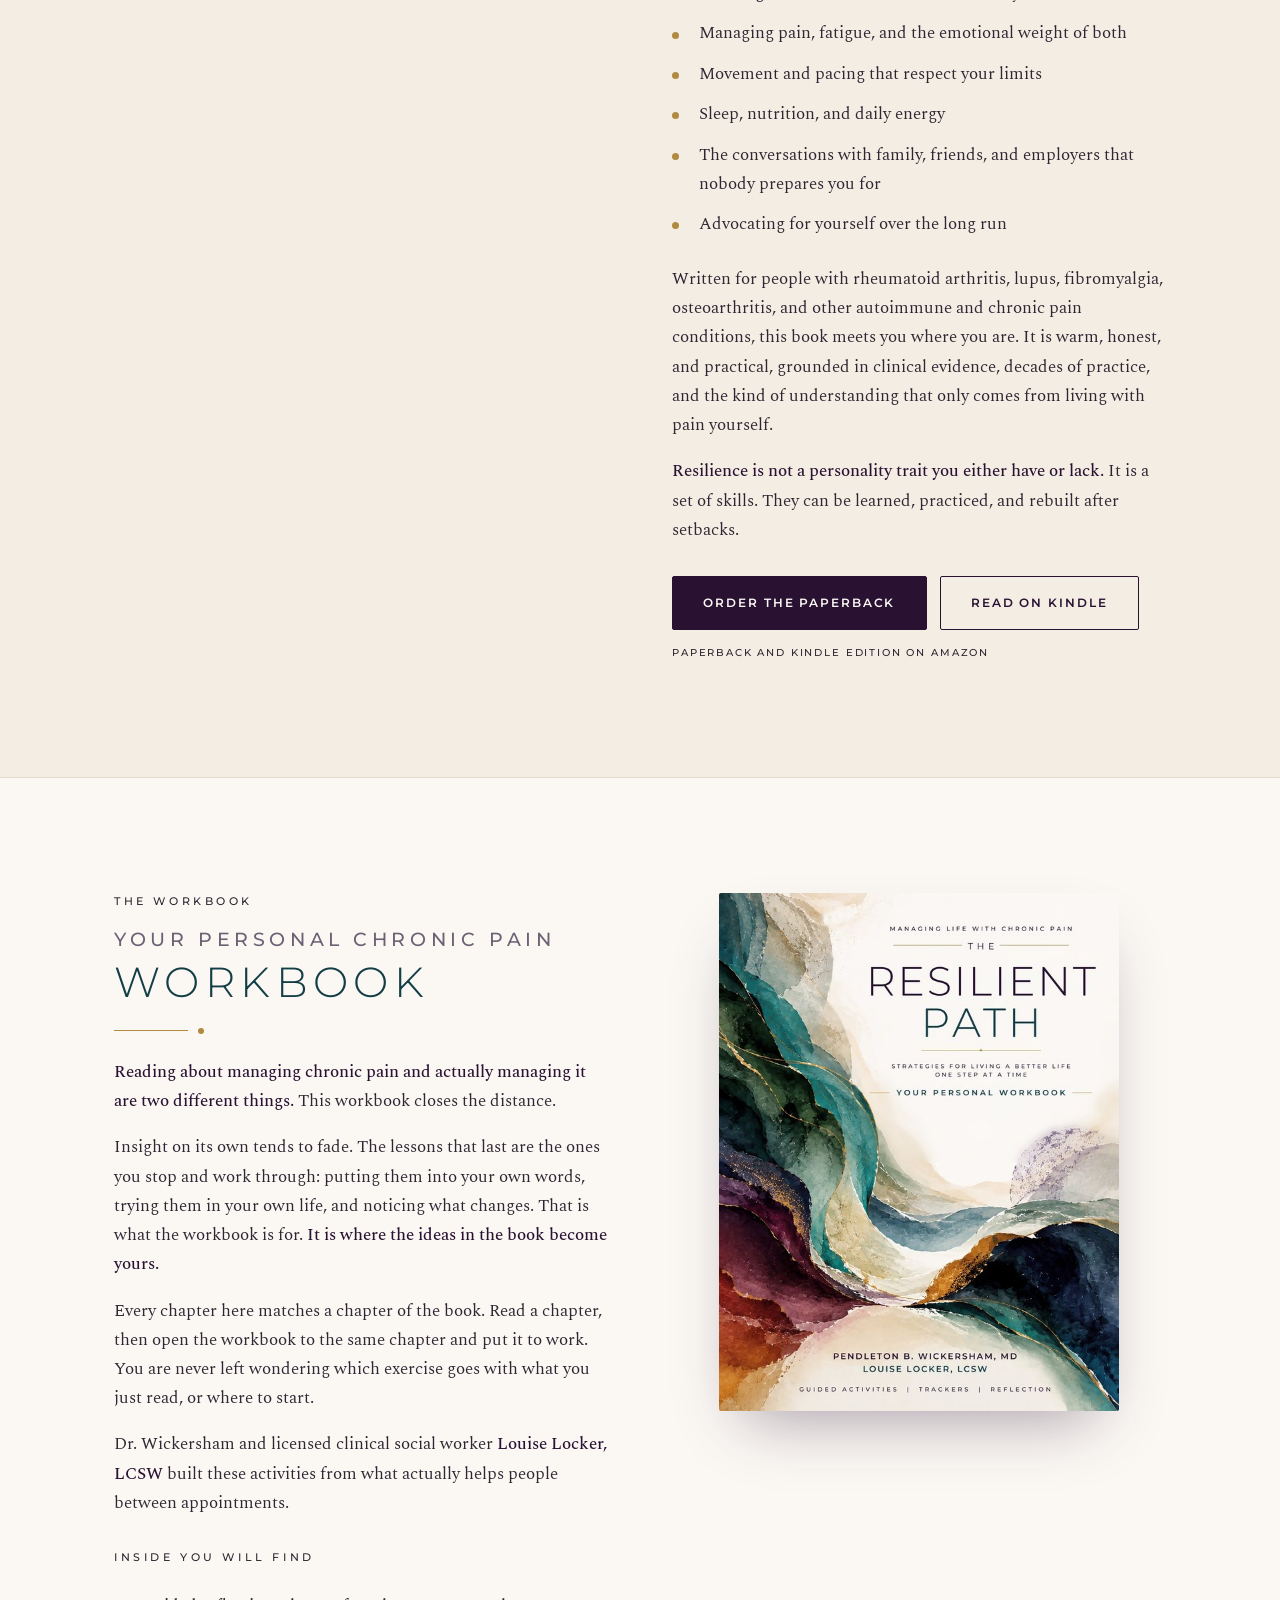
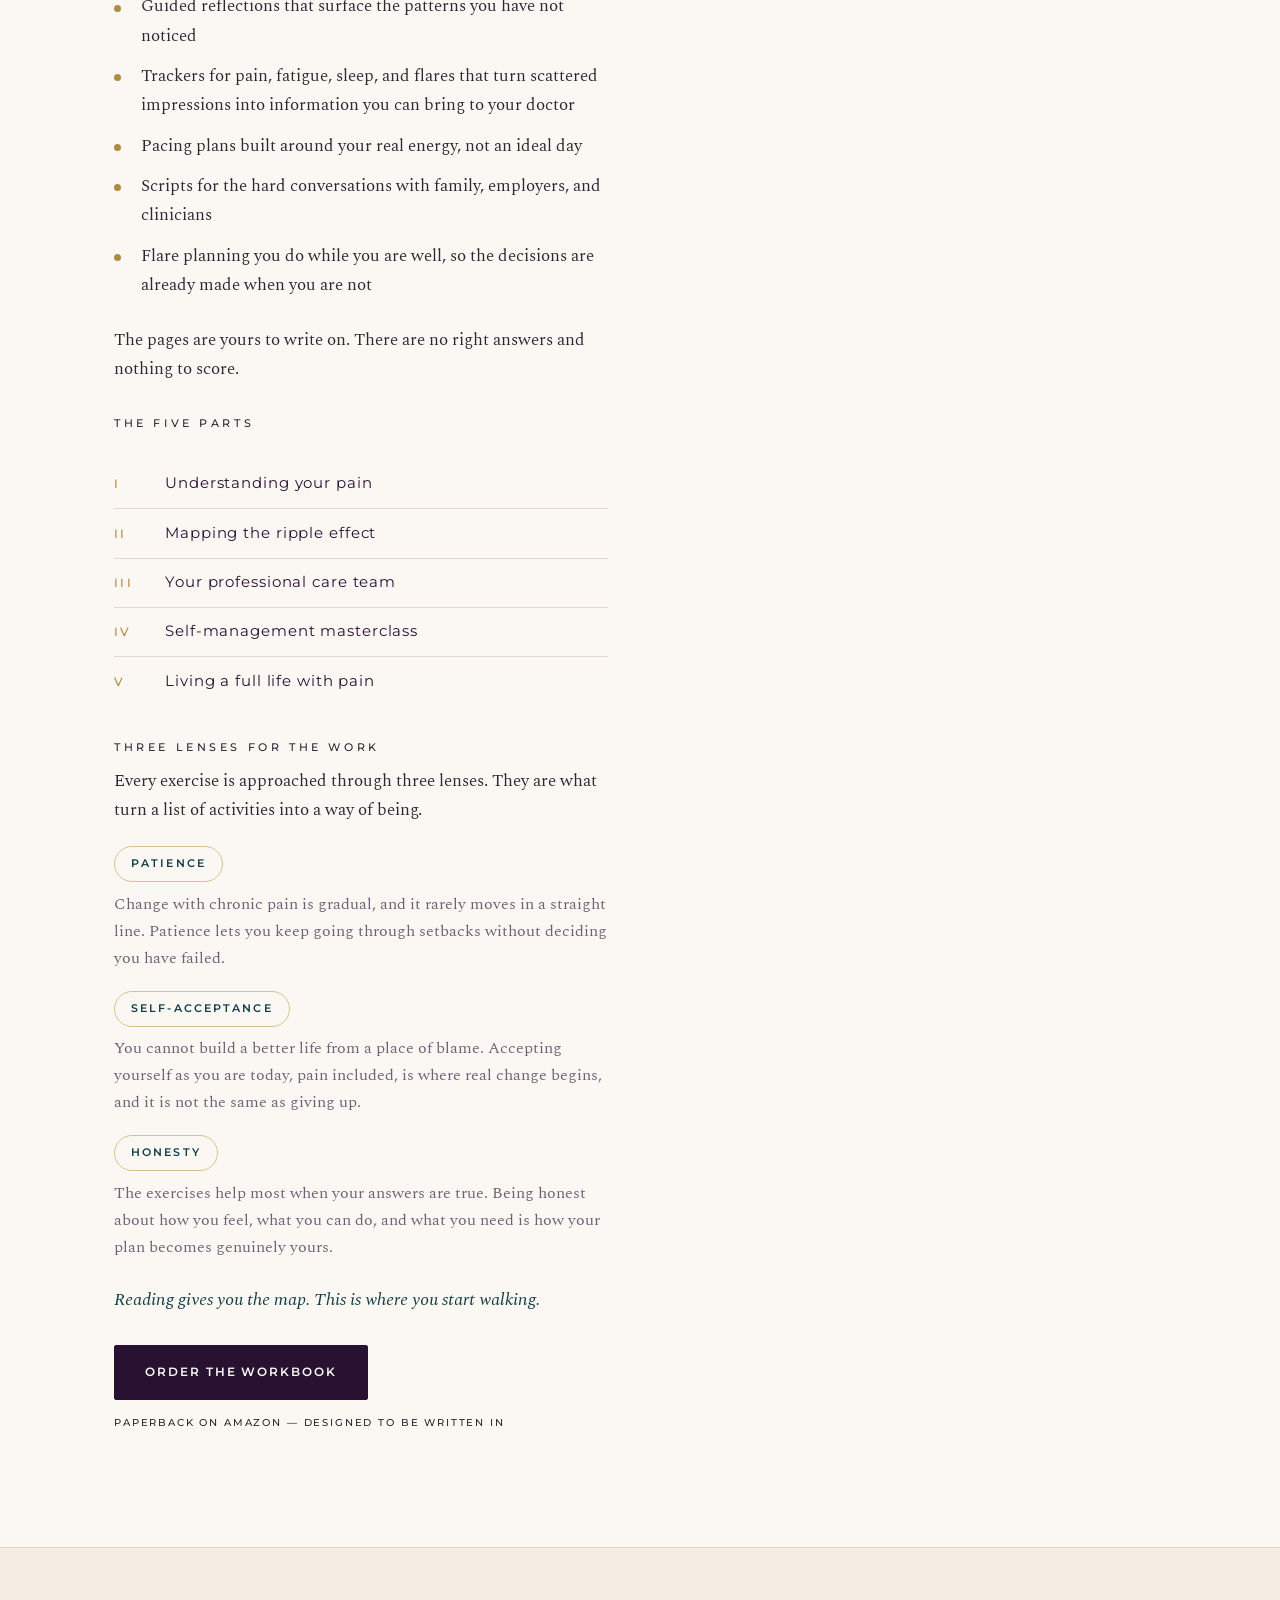
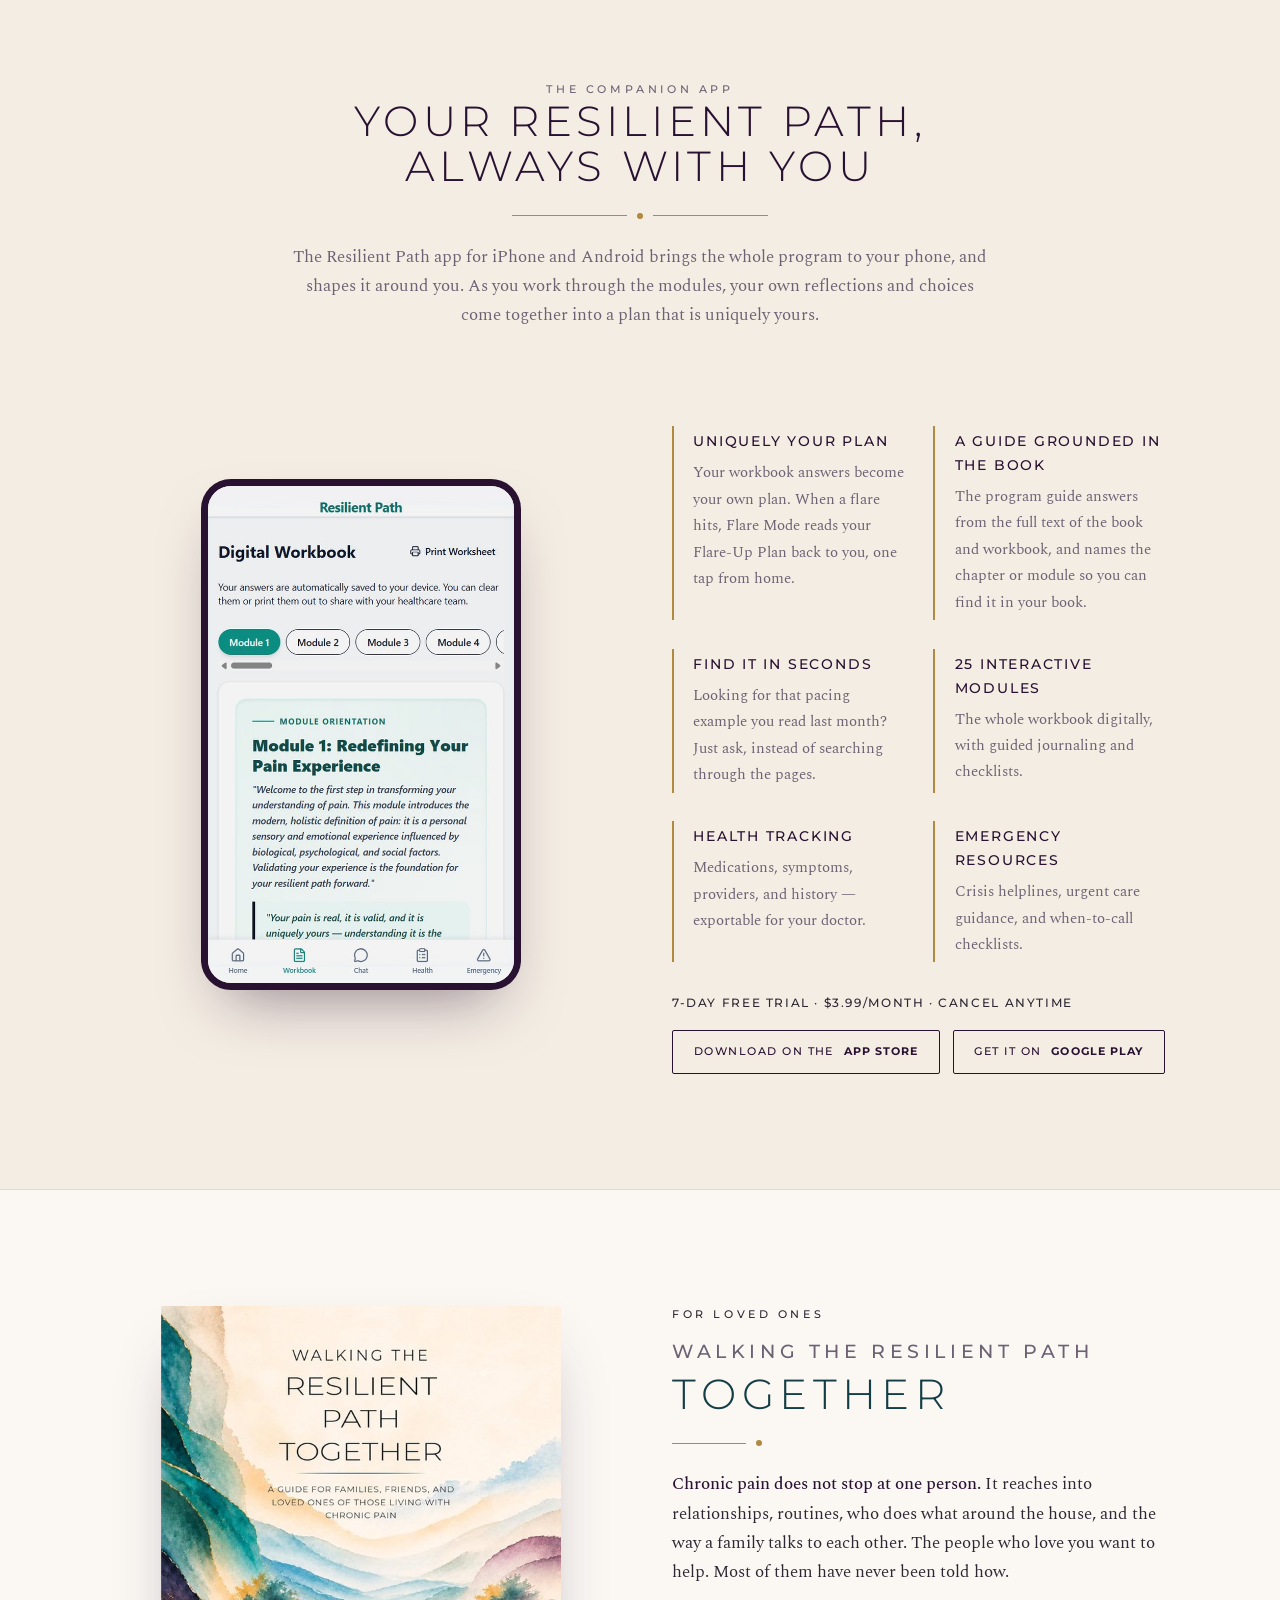
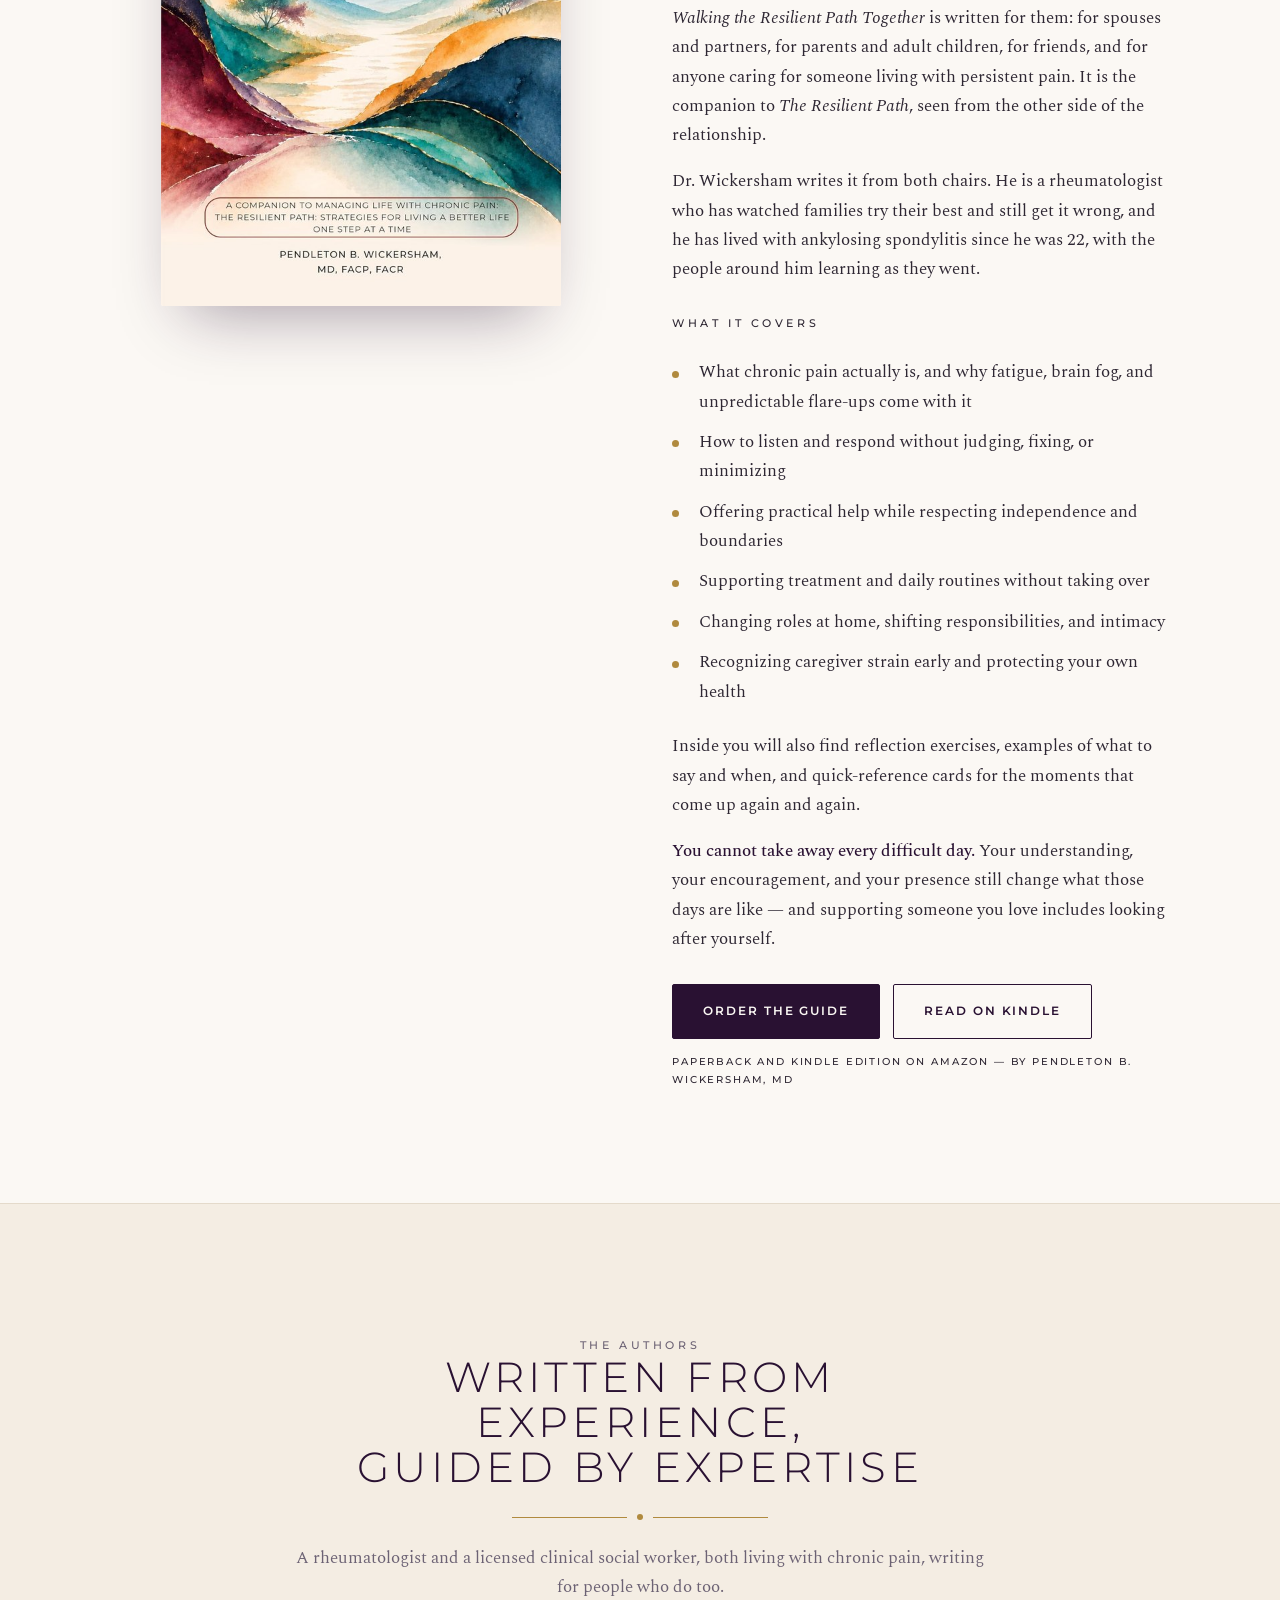
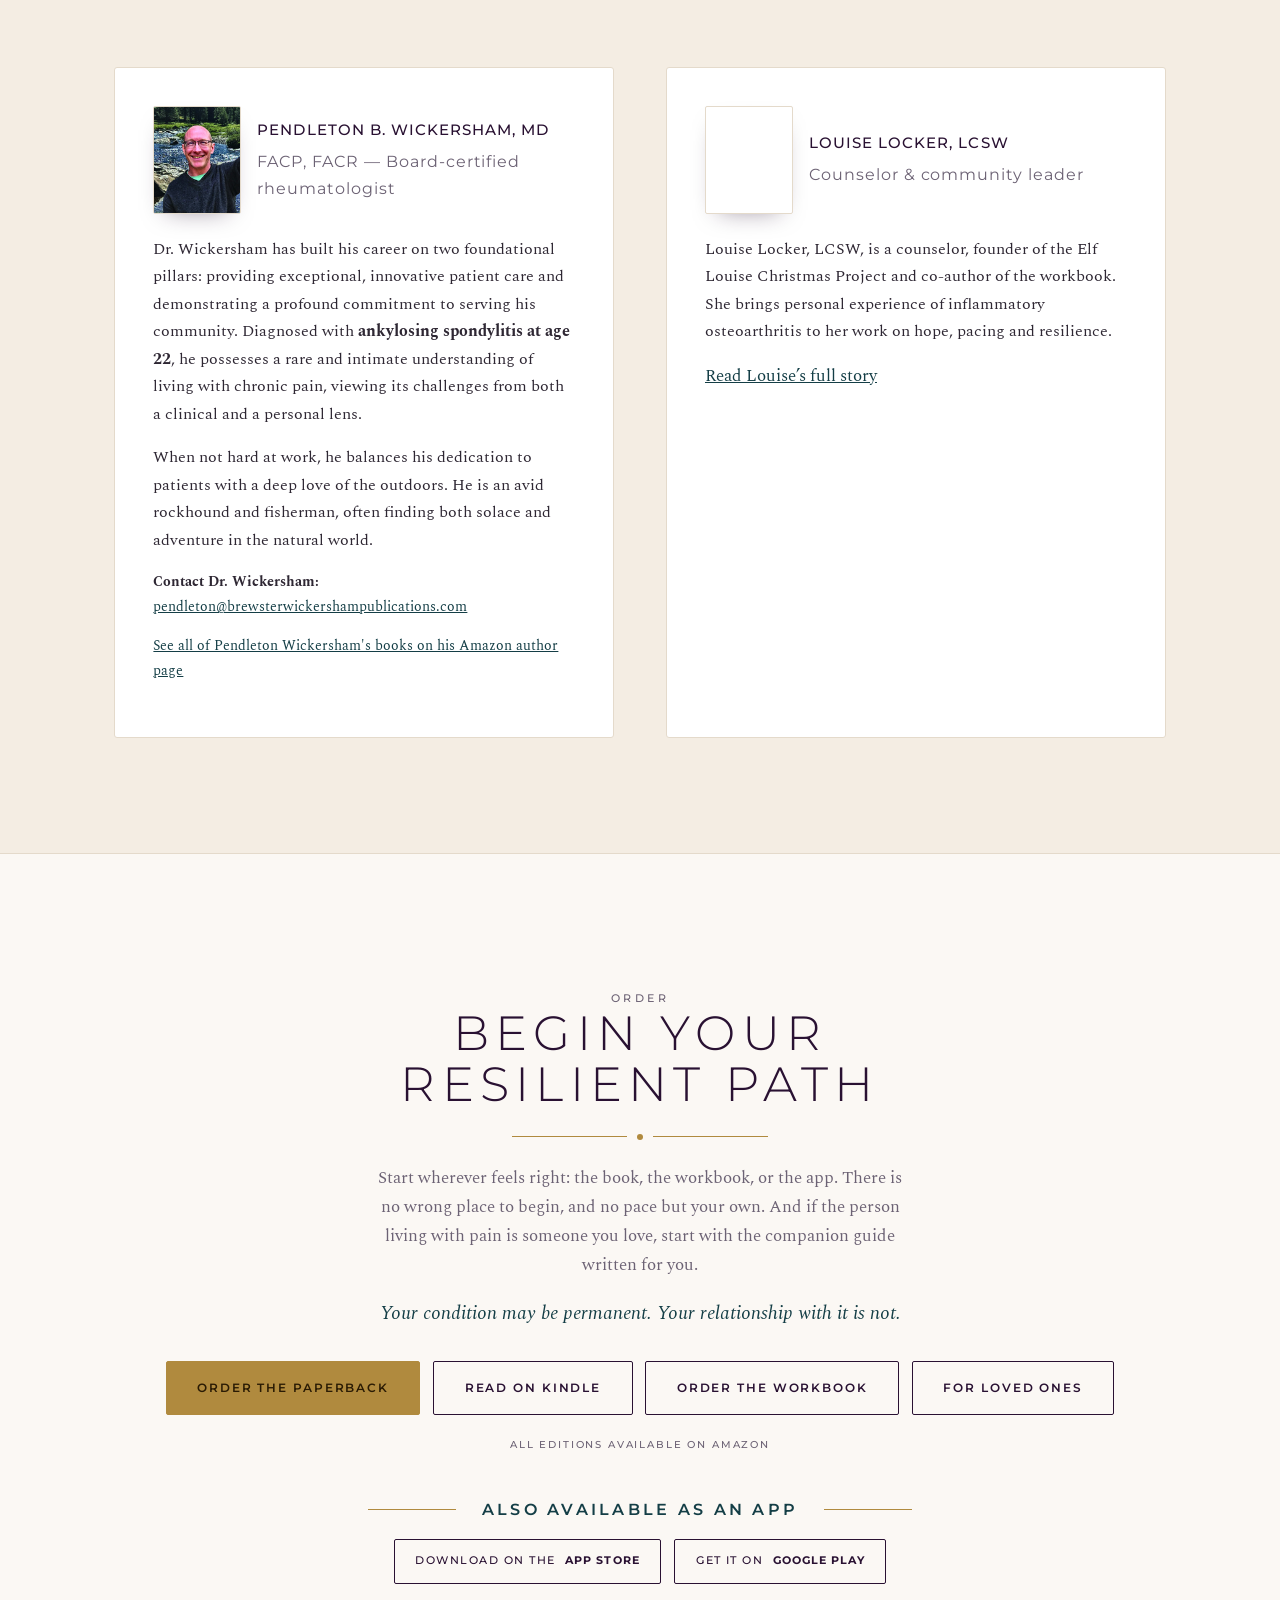
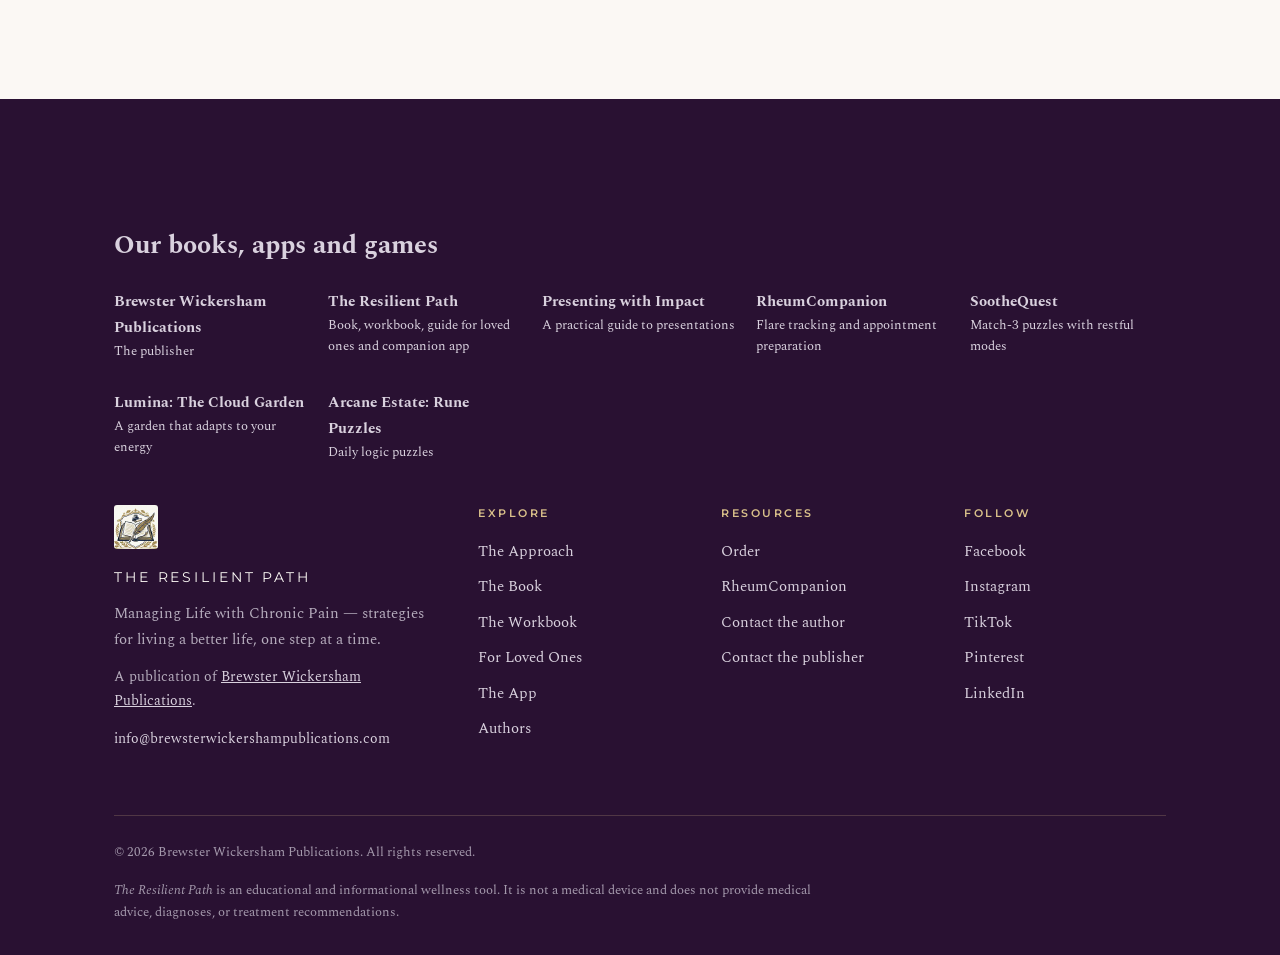
==== commit 9915483e: "Add a "For loved ones" button to the hero The hero offered the book, the workbook and the app but no" ====
--- a/index.html
+++ b/index.html
@@ -840,6 +840,7 @@
 <div class="btns">
 <a class="btn js-amazon" data-book="book" href="https://www.amazon.com/dp/B0HJ1NMXLL" rel="noopener" target="_blank">Order the book</a>
 <a class="btn btn--ghost js-amazon" data-book="workbook" href="https://www.amazon.com/dp/B0HHLCSVBJ" rel="noopener" target="_blank">Order the workbook</a>
+<a class="btn btn--ghost js-amazon" data-book="together" href="https://www.amazon.com/dp/B0HSKXMQF6" rel="noopener" target="_blank">For loved ones</a>
 <a class="btn btn--ghost" href="#app">Explore the app</a>
 </div>
 <p class="hero__by">
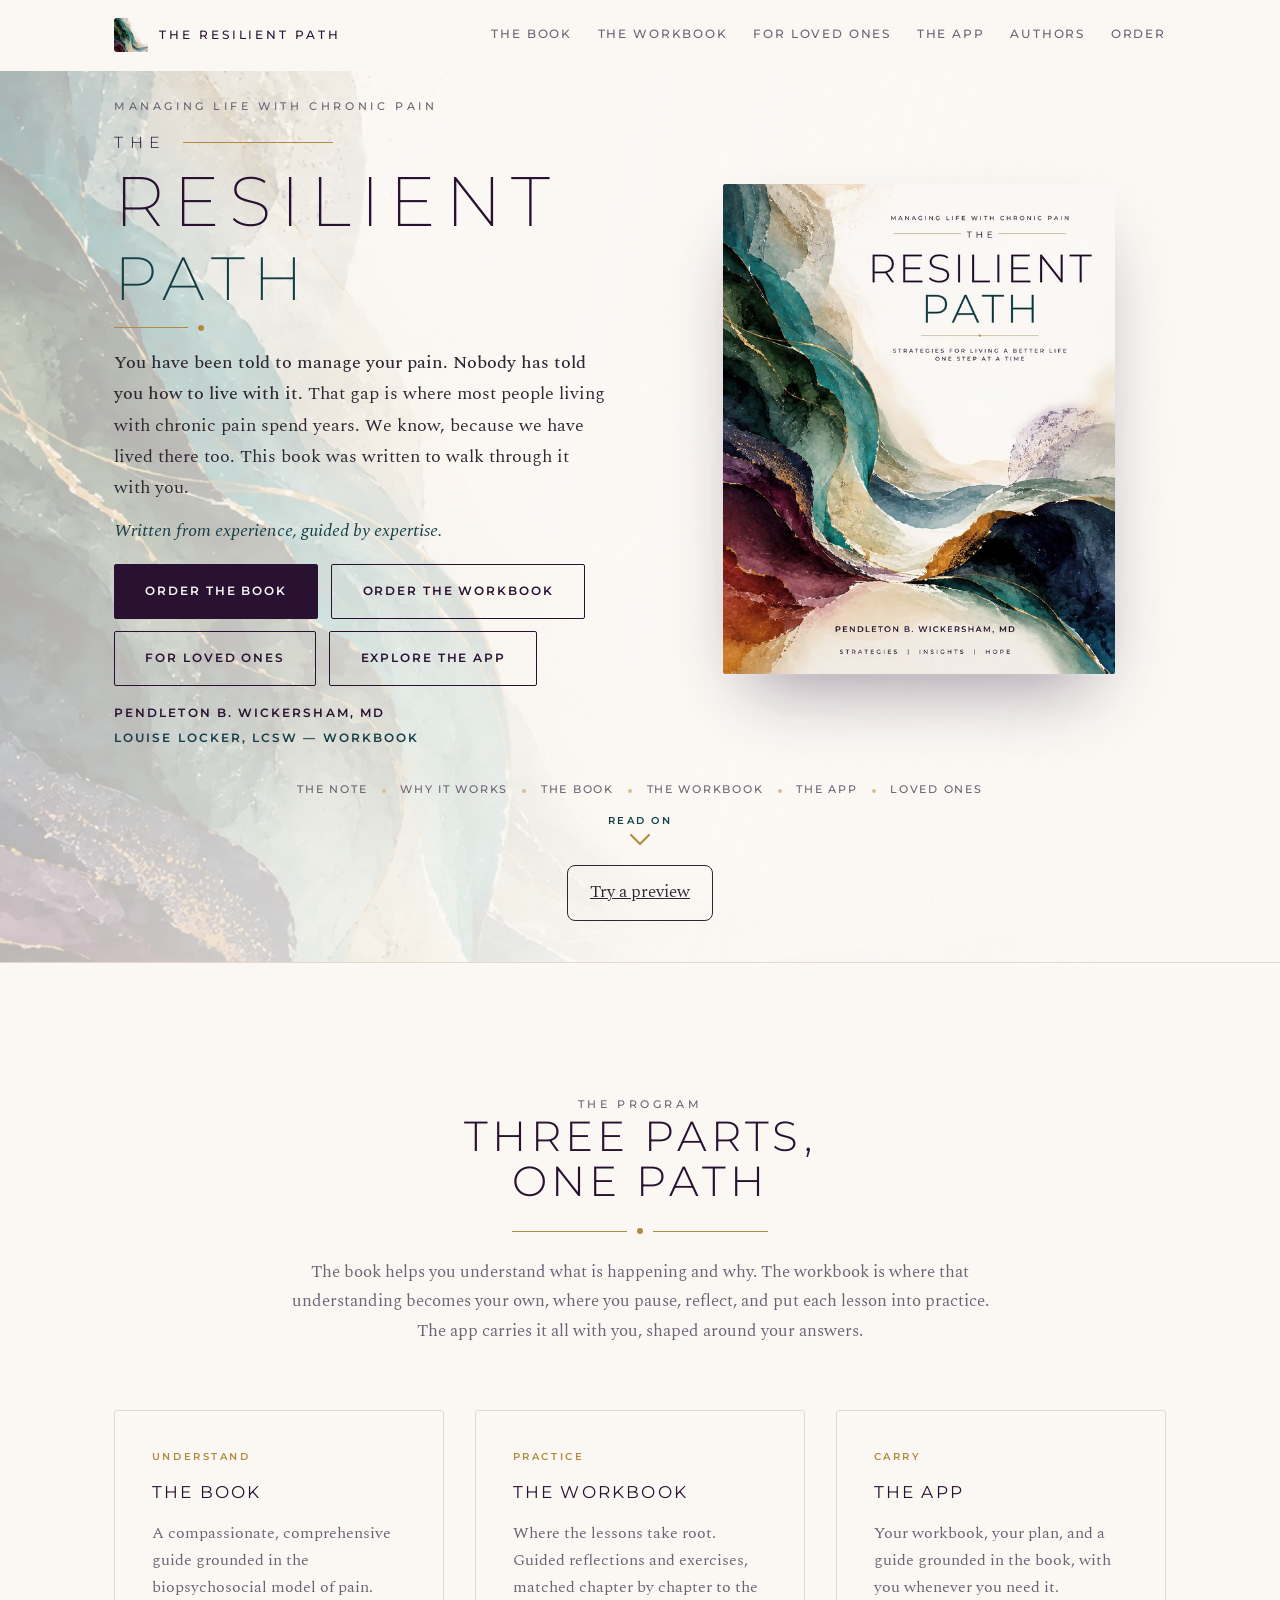
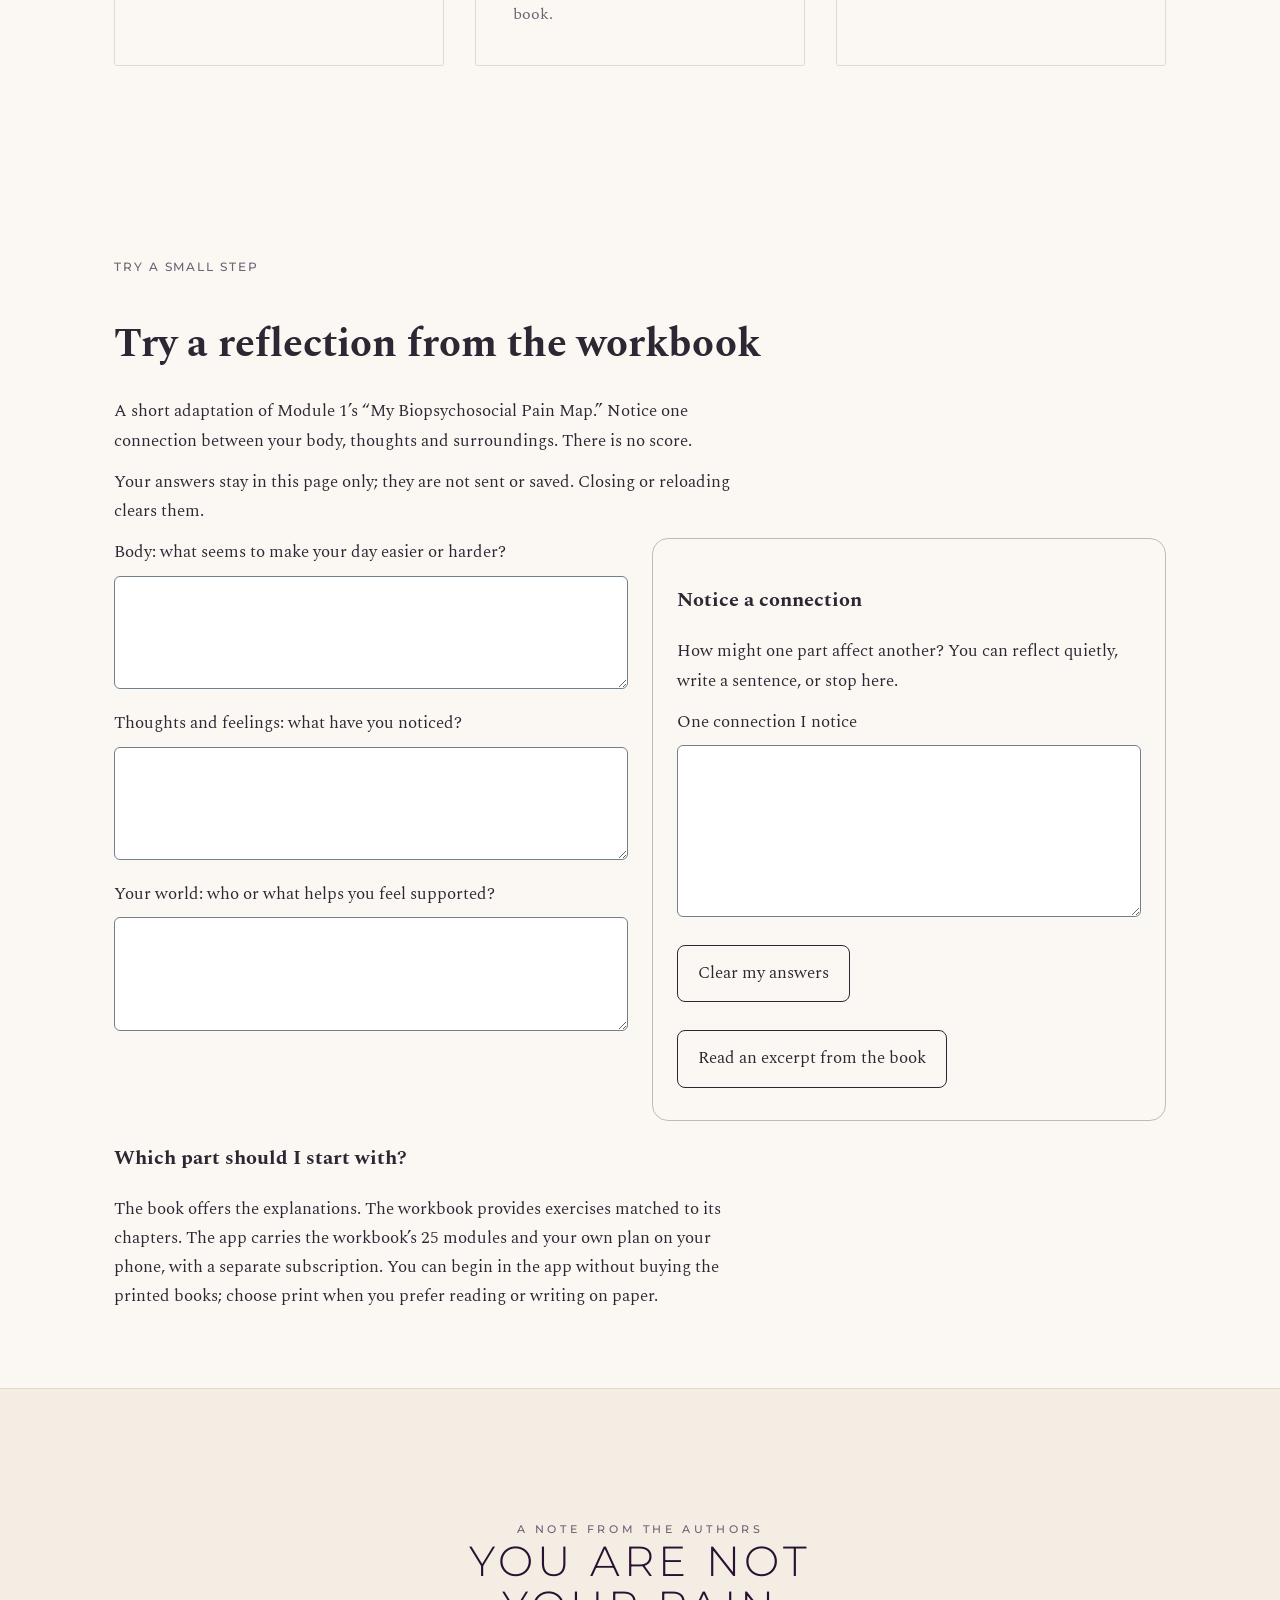
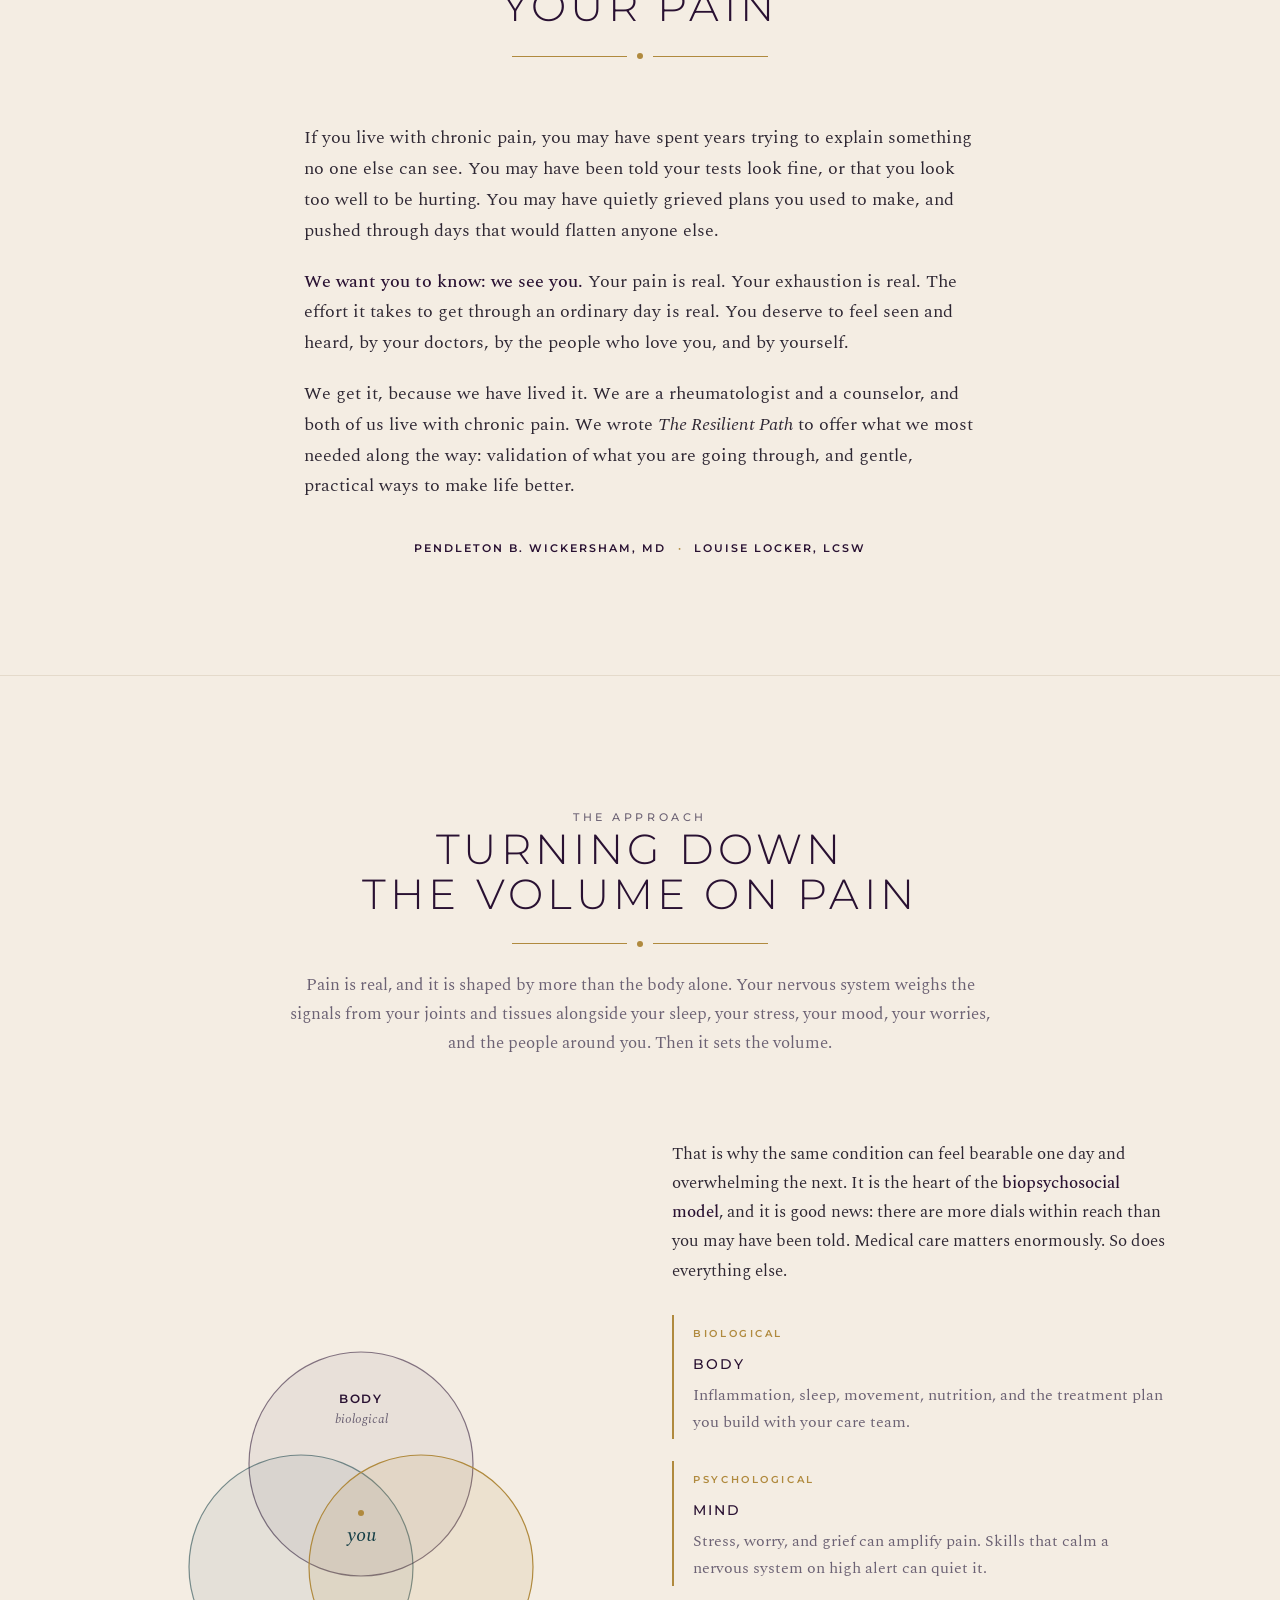
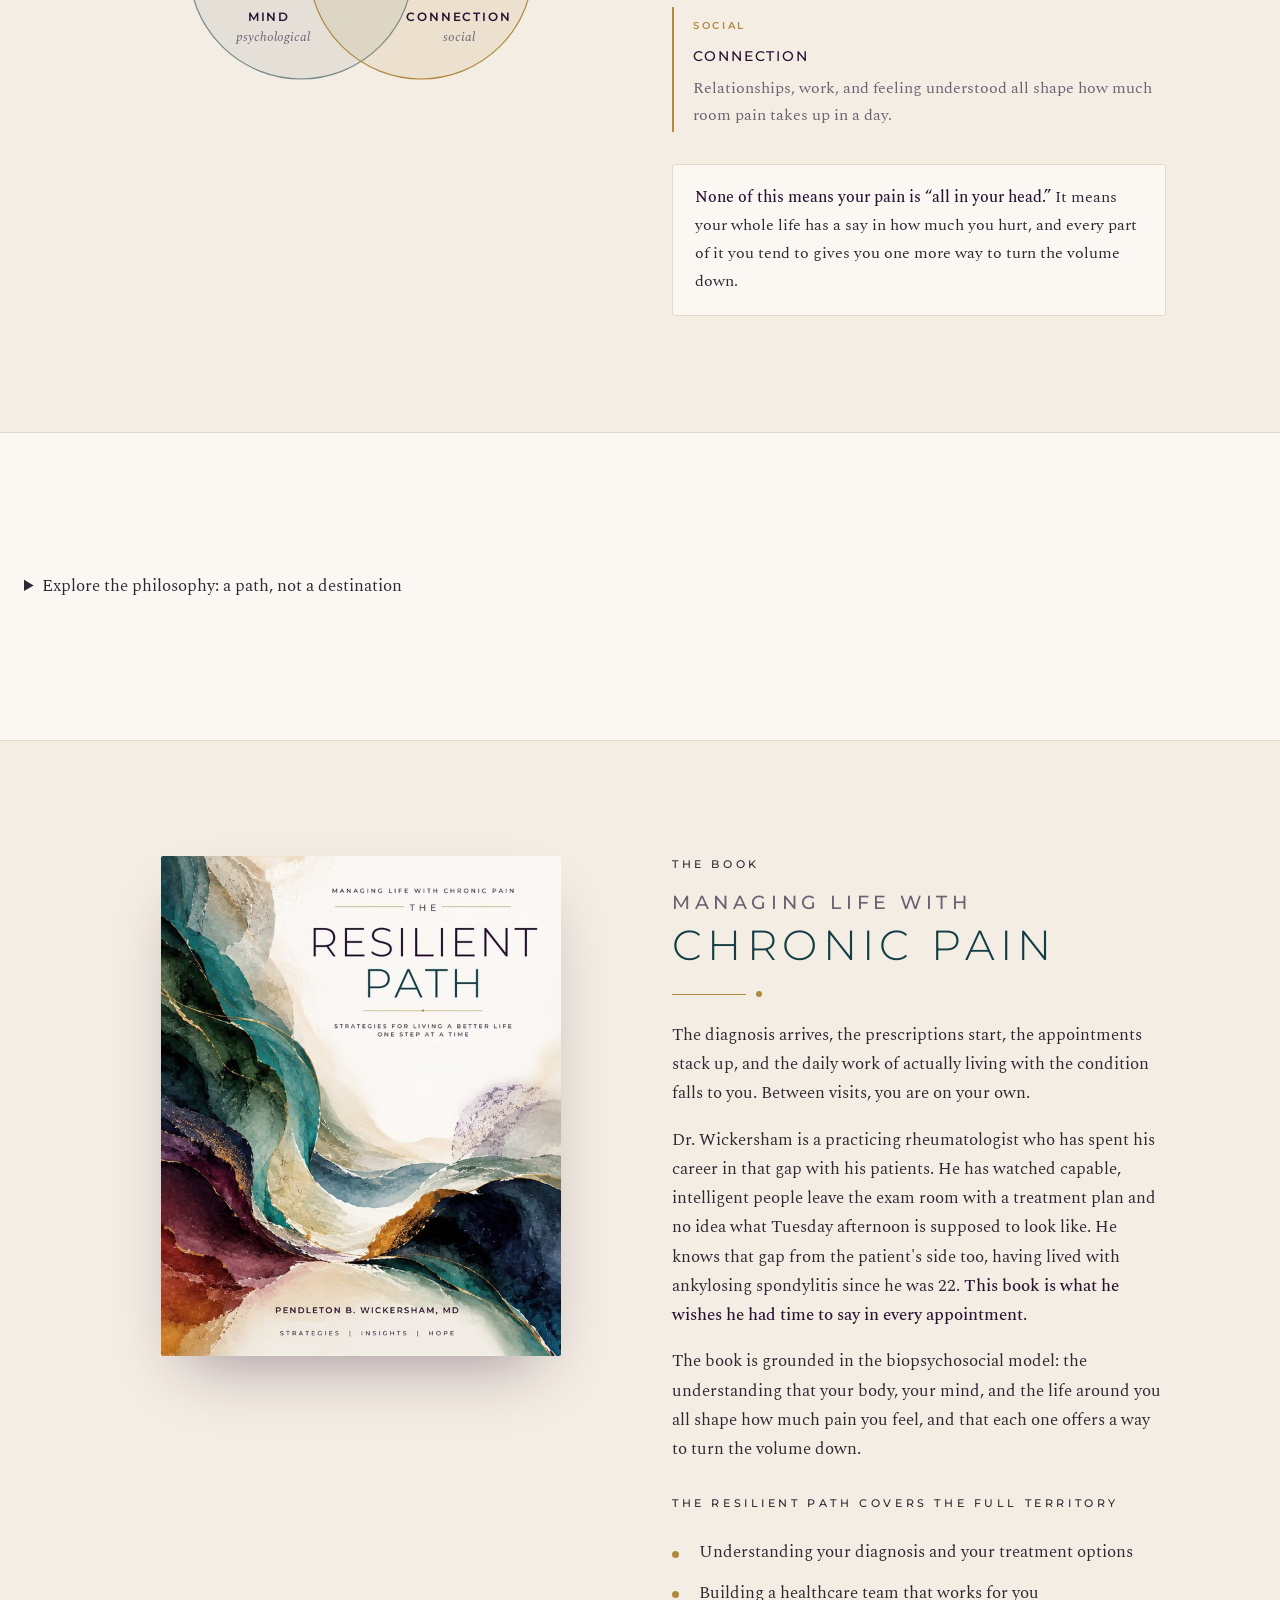
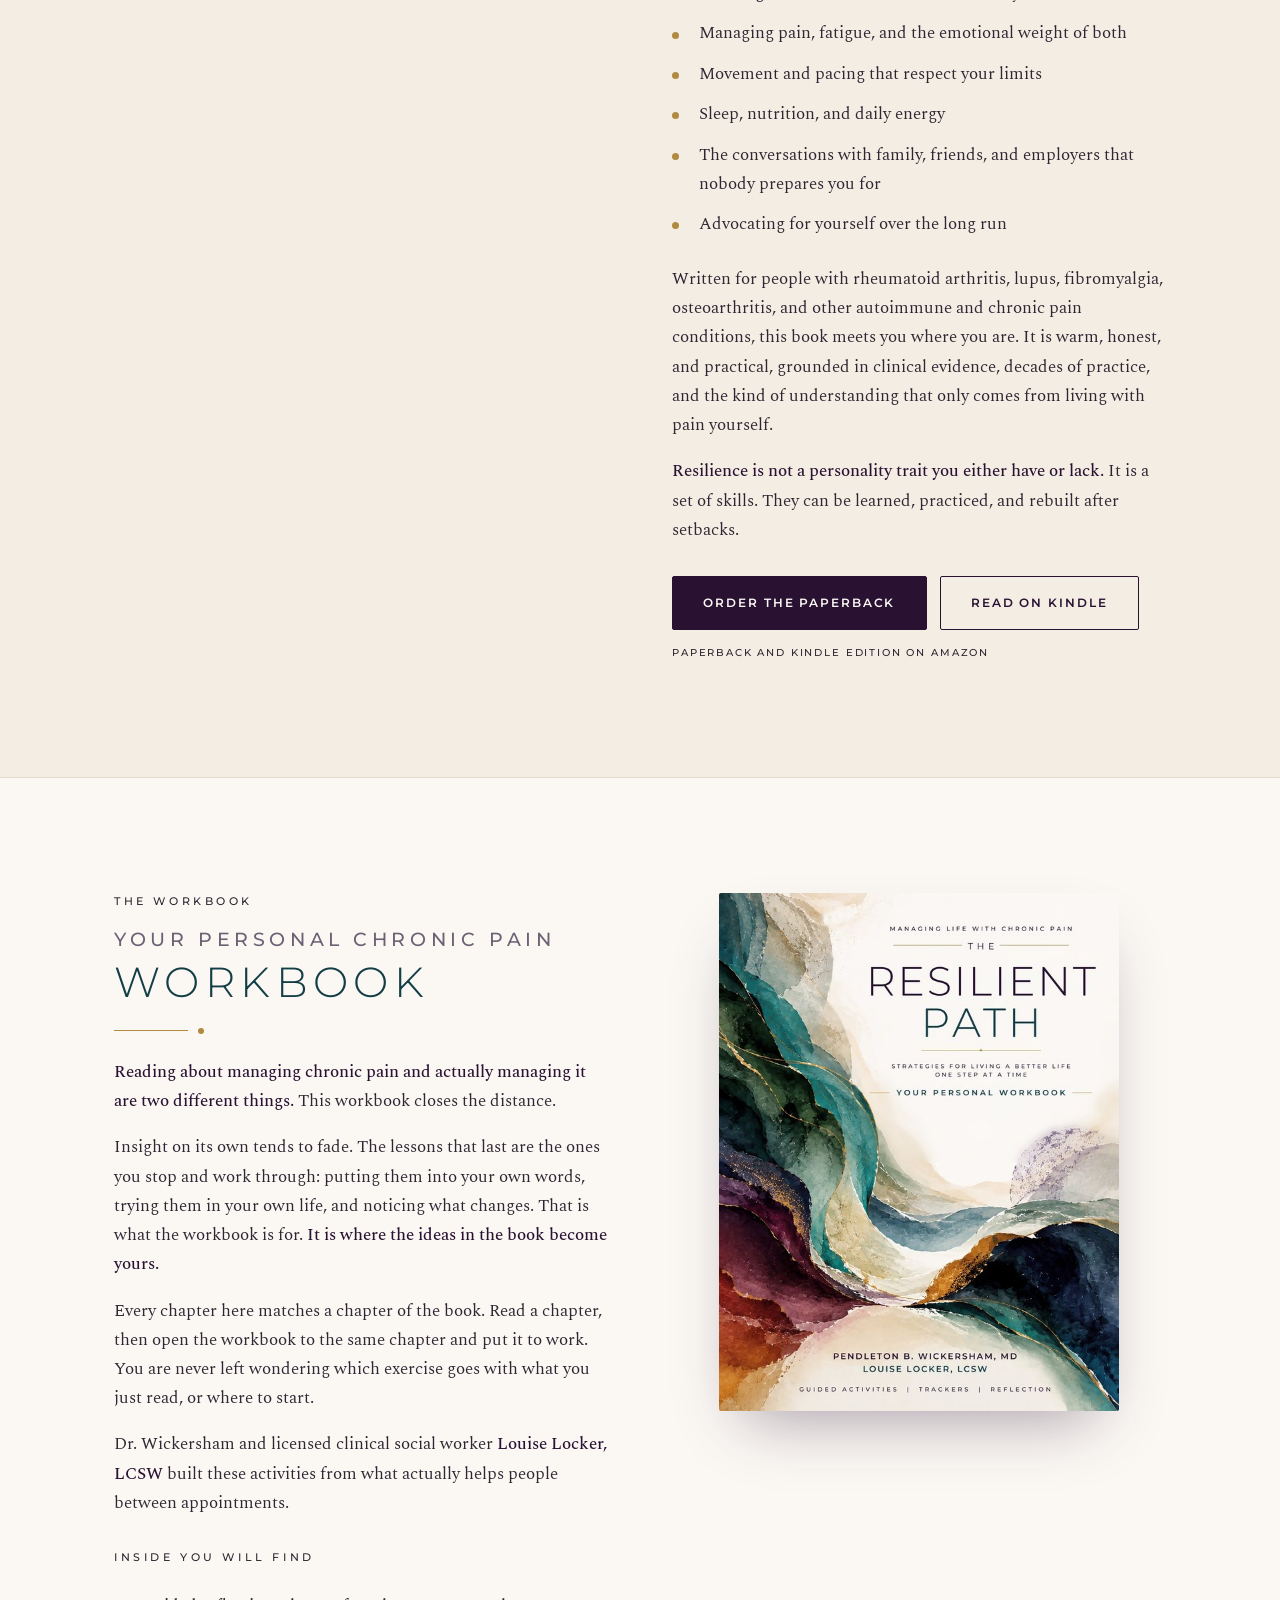
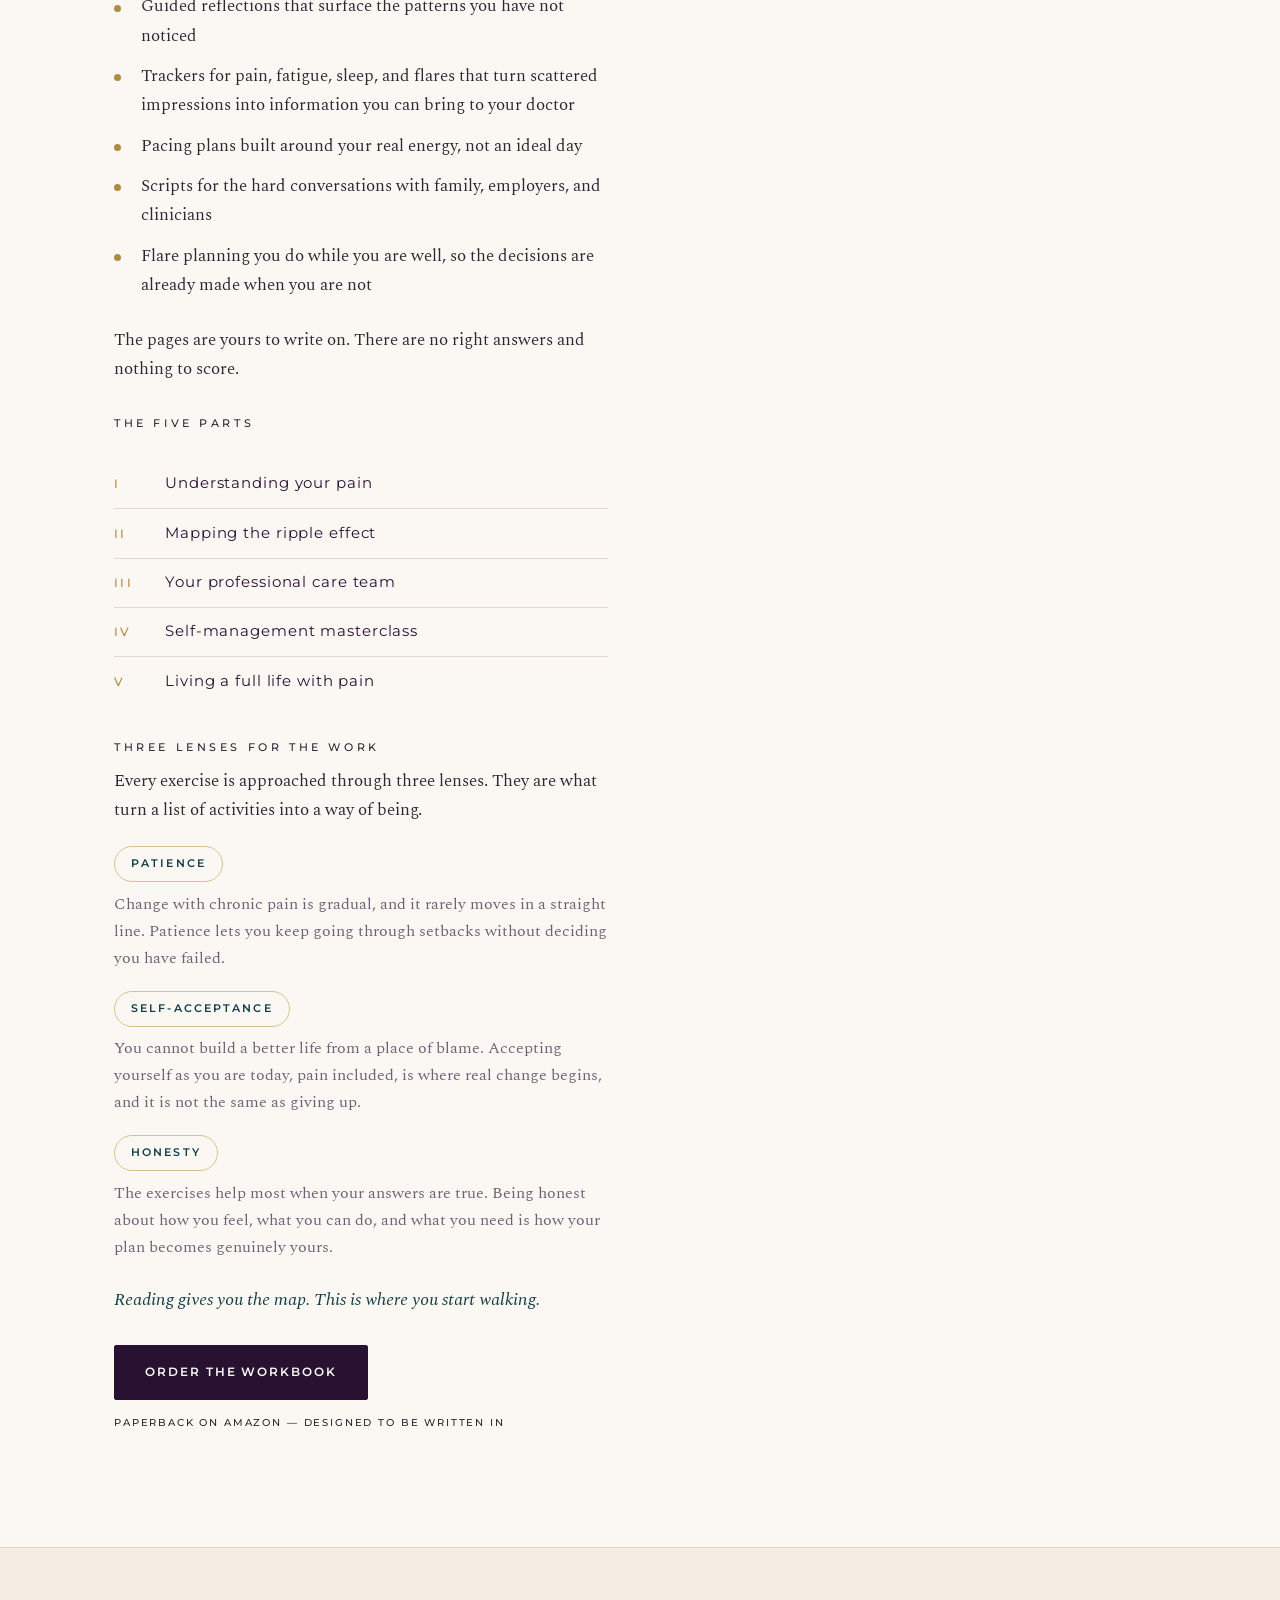
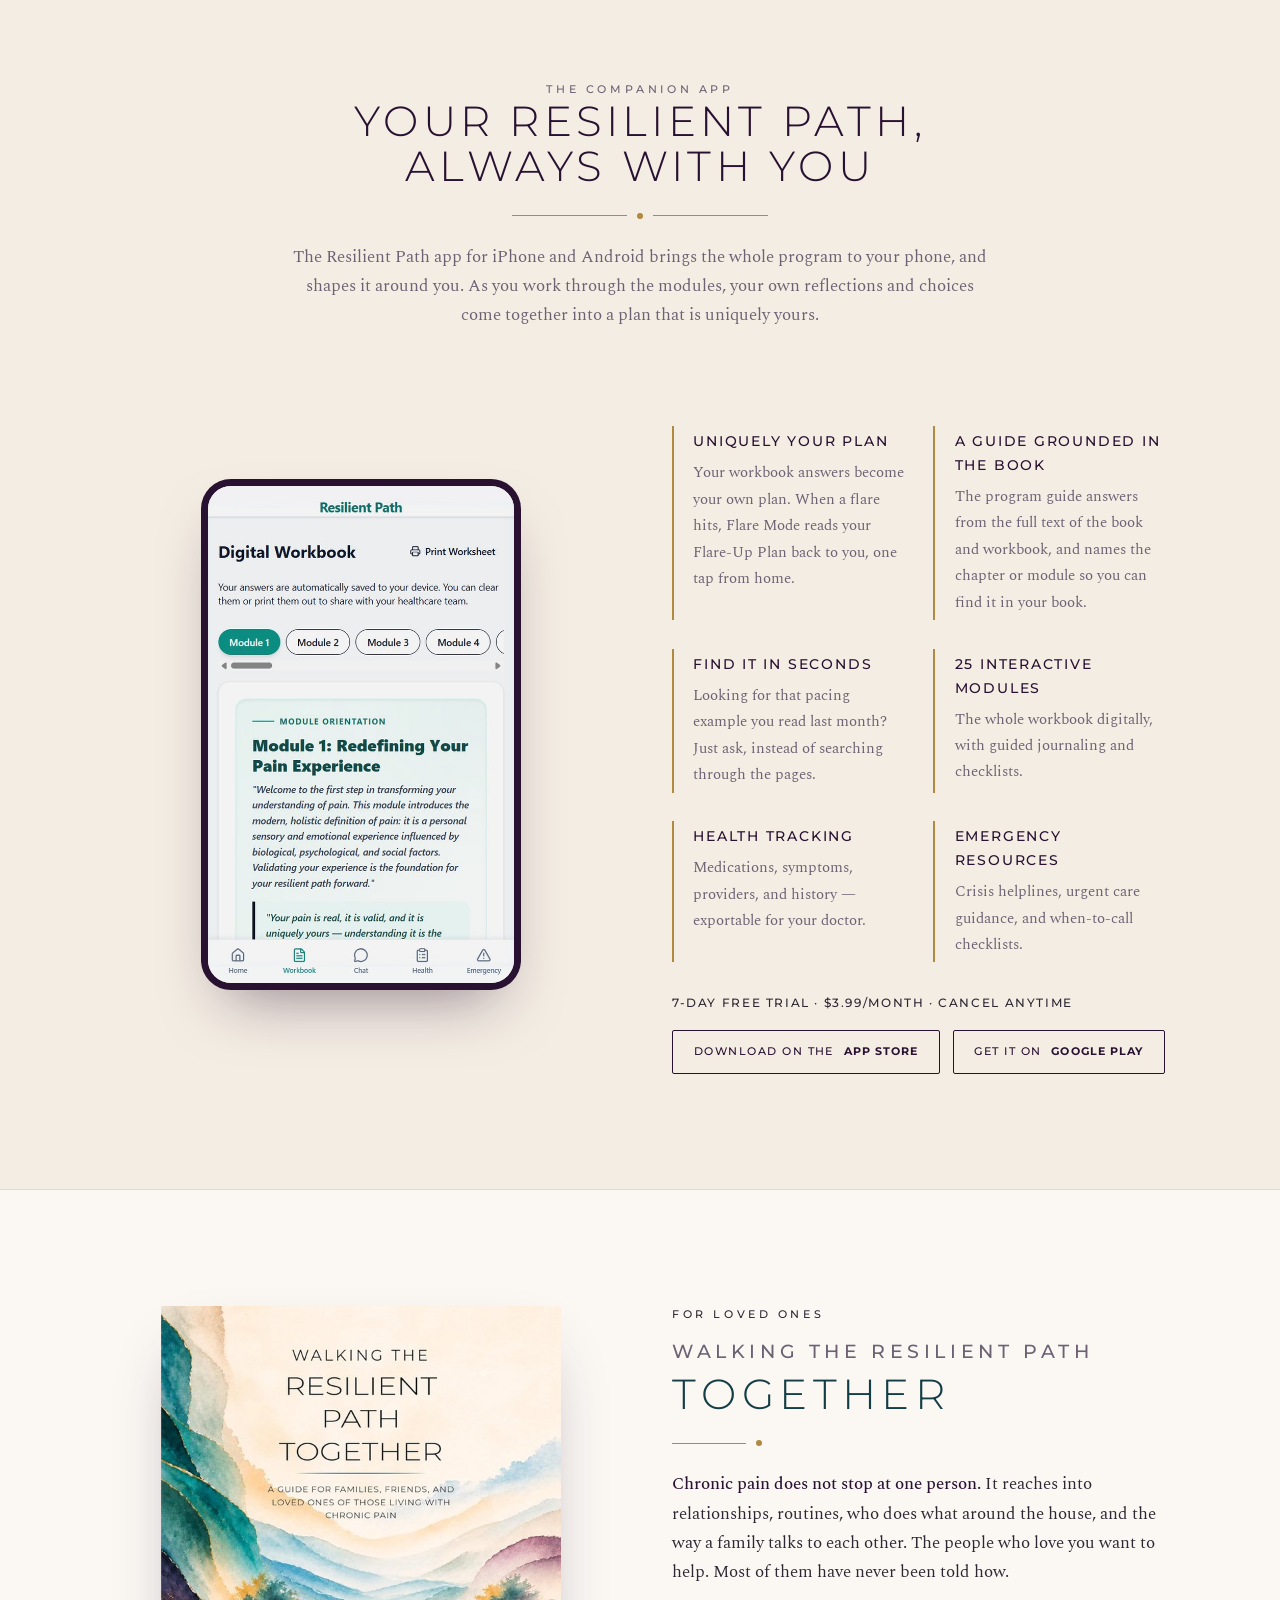
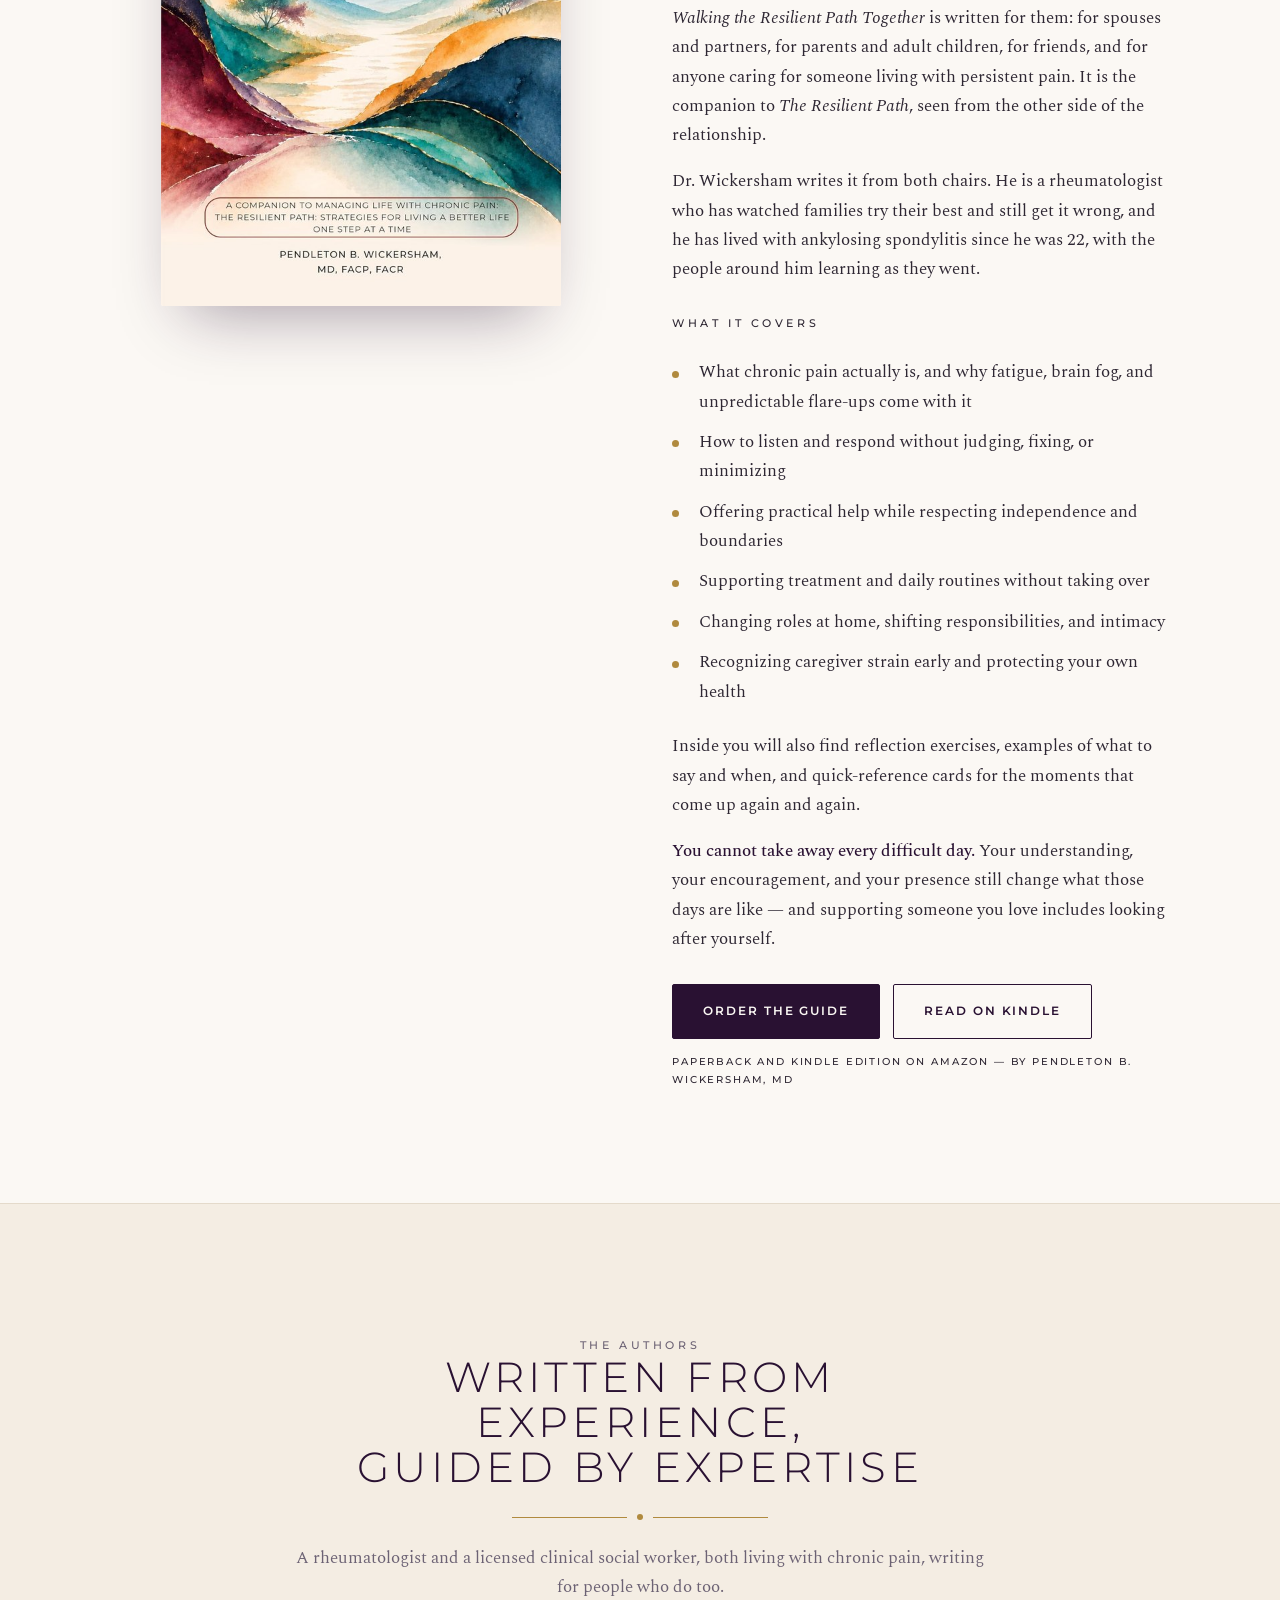
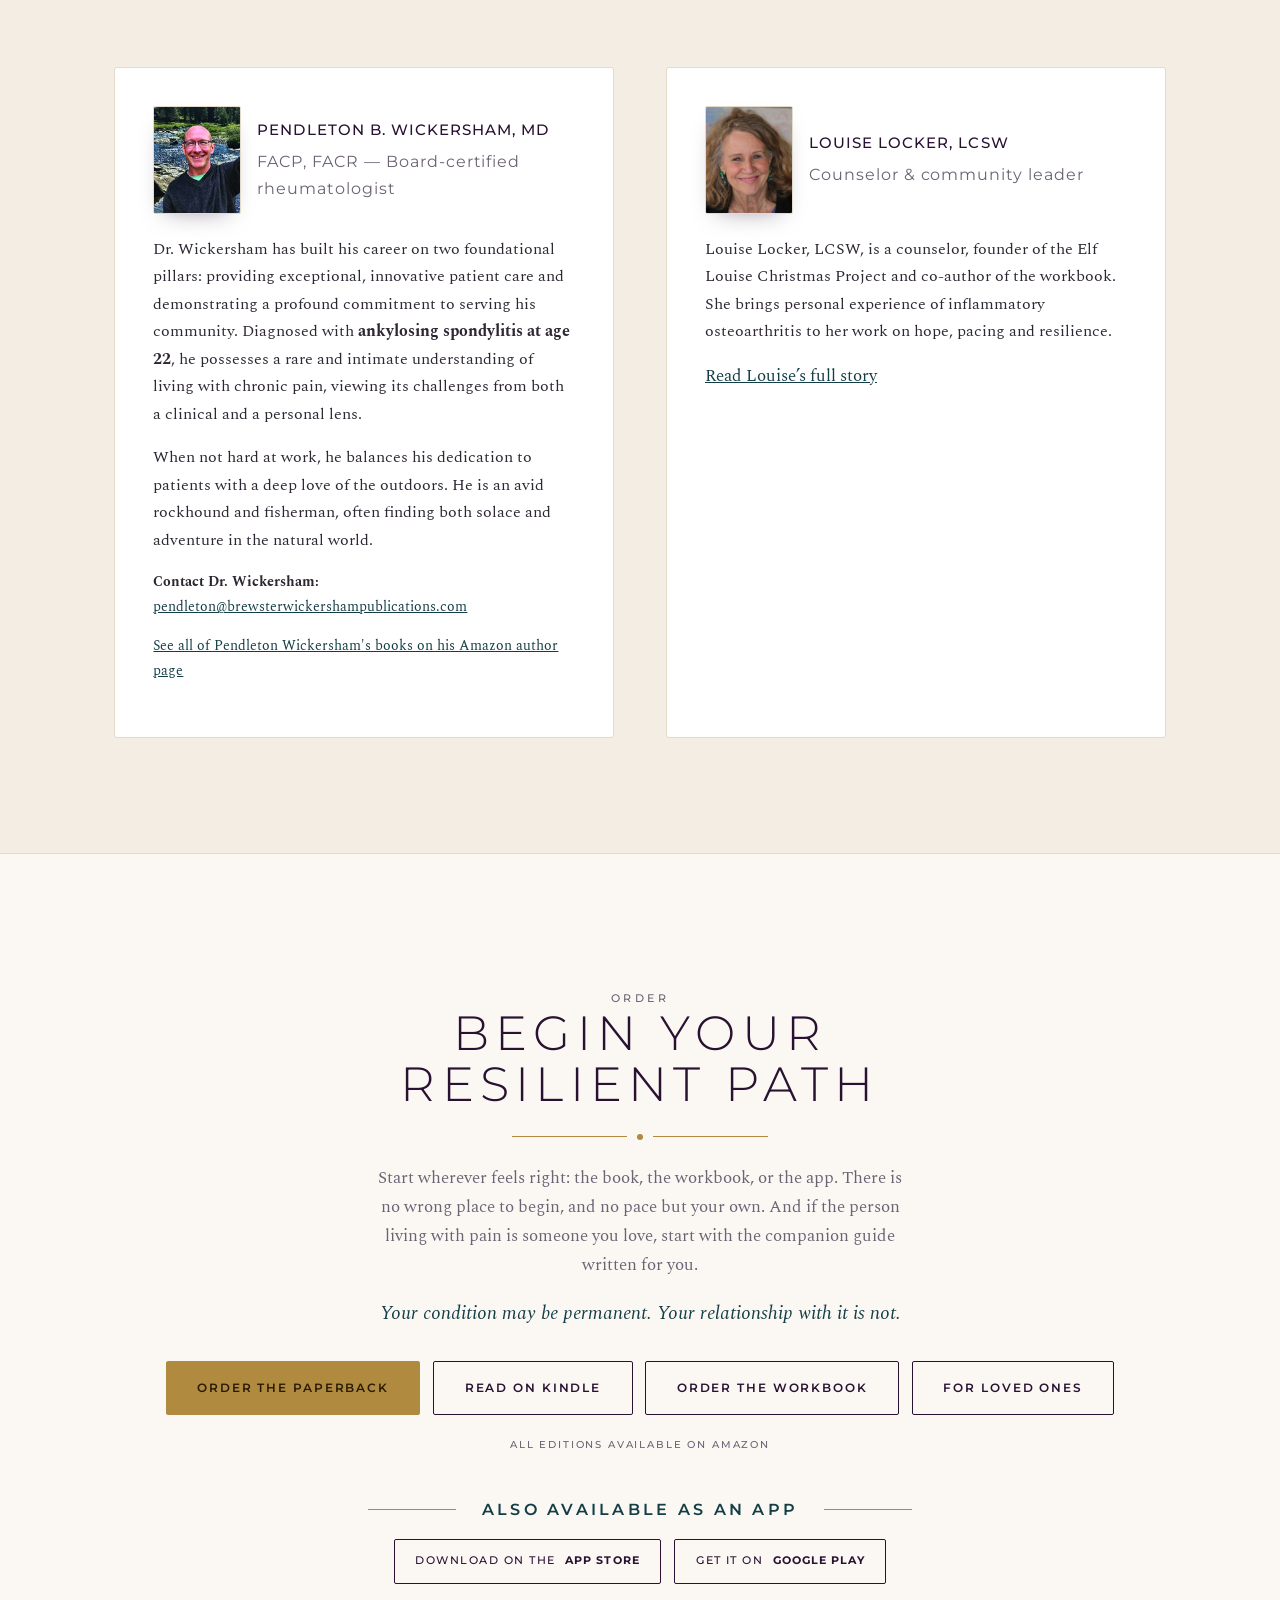
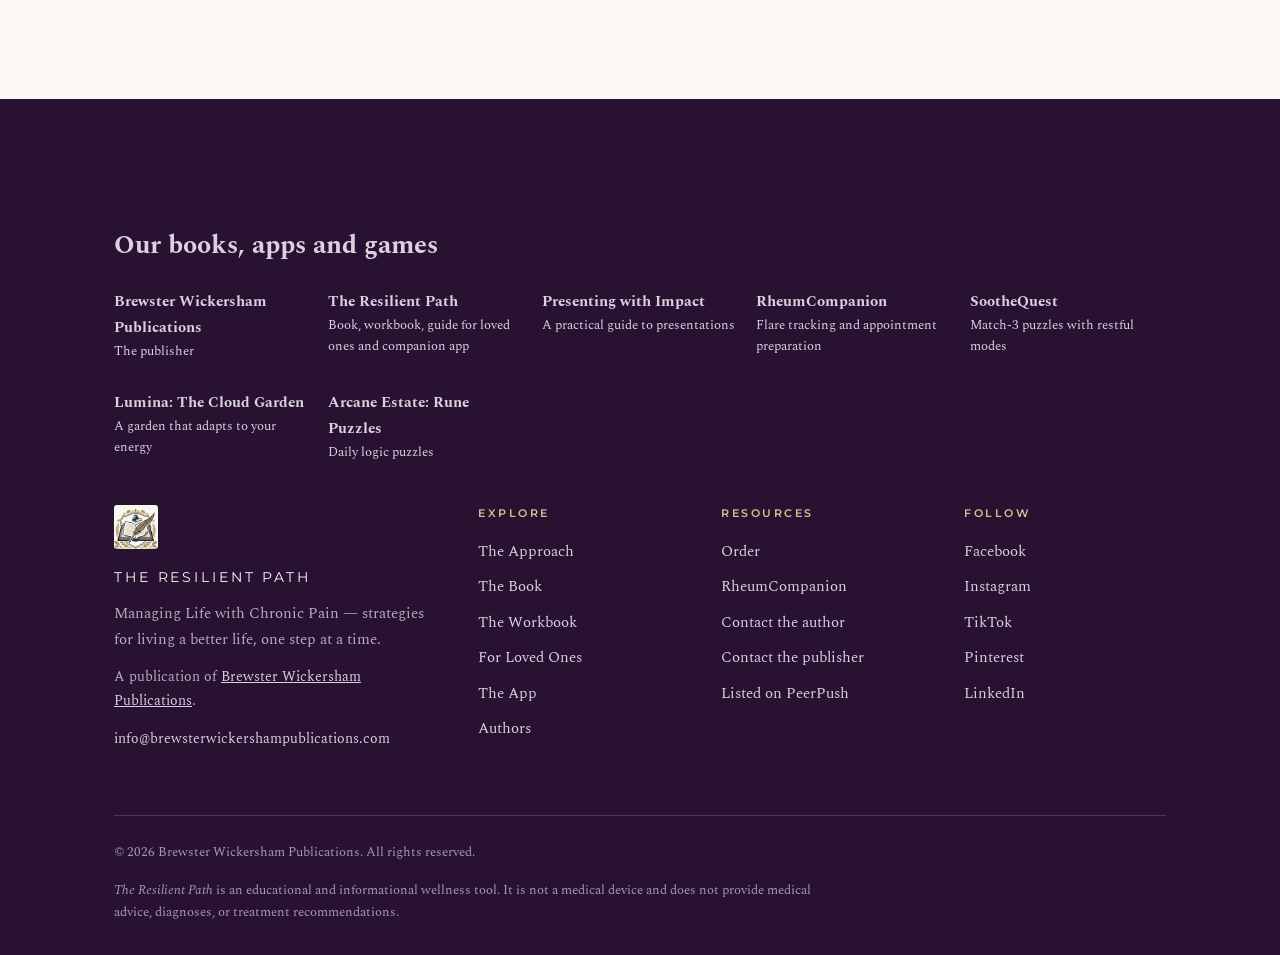
==== commit c598bb0d: "Add PeerPush listing link to footer (site verification) Co-Authored-By: Claude Opus 5.5 <noreply@ant" ====
--- a/index.html
+++ b/index.html
@@ -1396,6 +1396,7 @@
 <li><a href="https://rheumcompanion.com/" rel="noopener" target="_blank">RheumCompanion</a></li>
 <li><a href="mailto:pendleton@brewsterwickershampublications.com">Contact the author</a></li>
 <li><a href="mailto:info@brewsterwickershampublications.com">Contact the publisher</a></li>
+<li><a href="https://peerpush.com/p/resilient-path" rel="noopener" target="_blank">Listed on PeerPush</a></li>
 </ul>
 </div>
 <div>
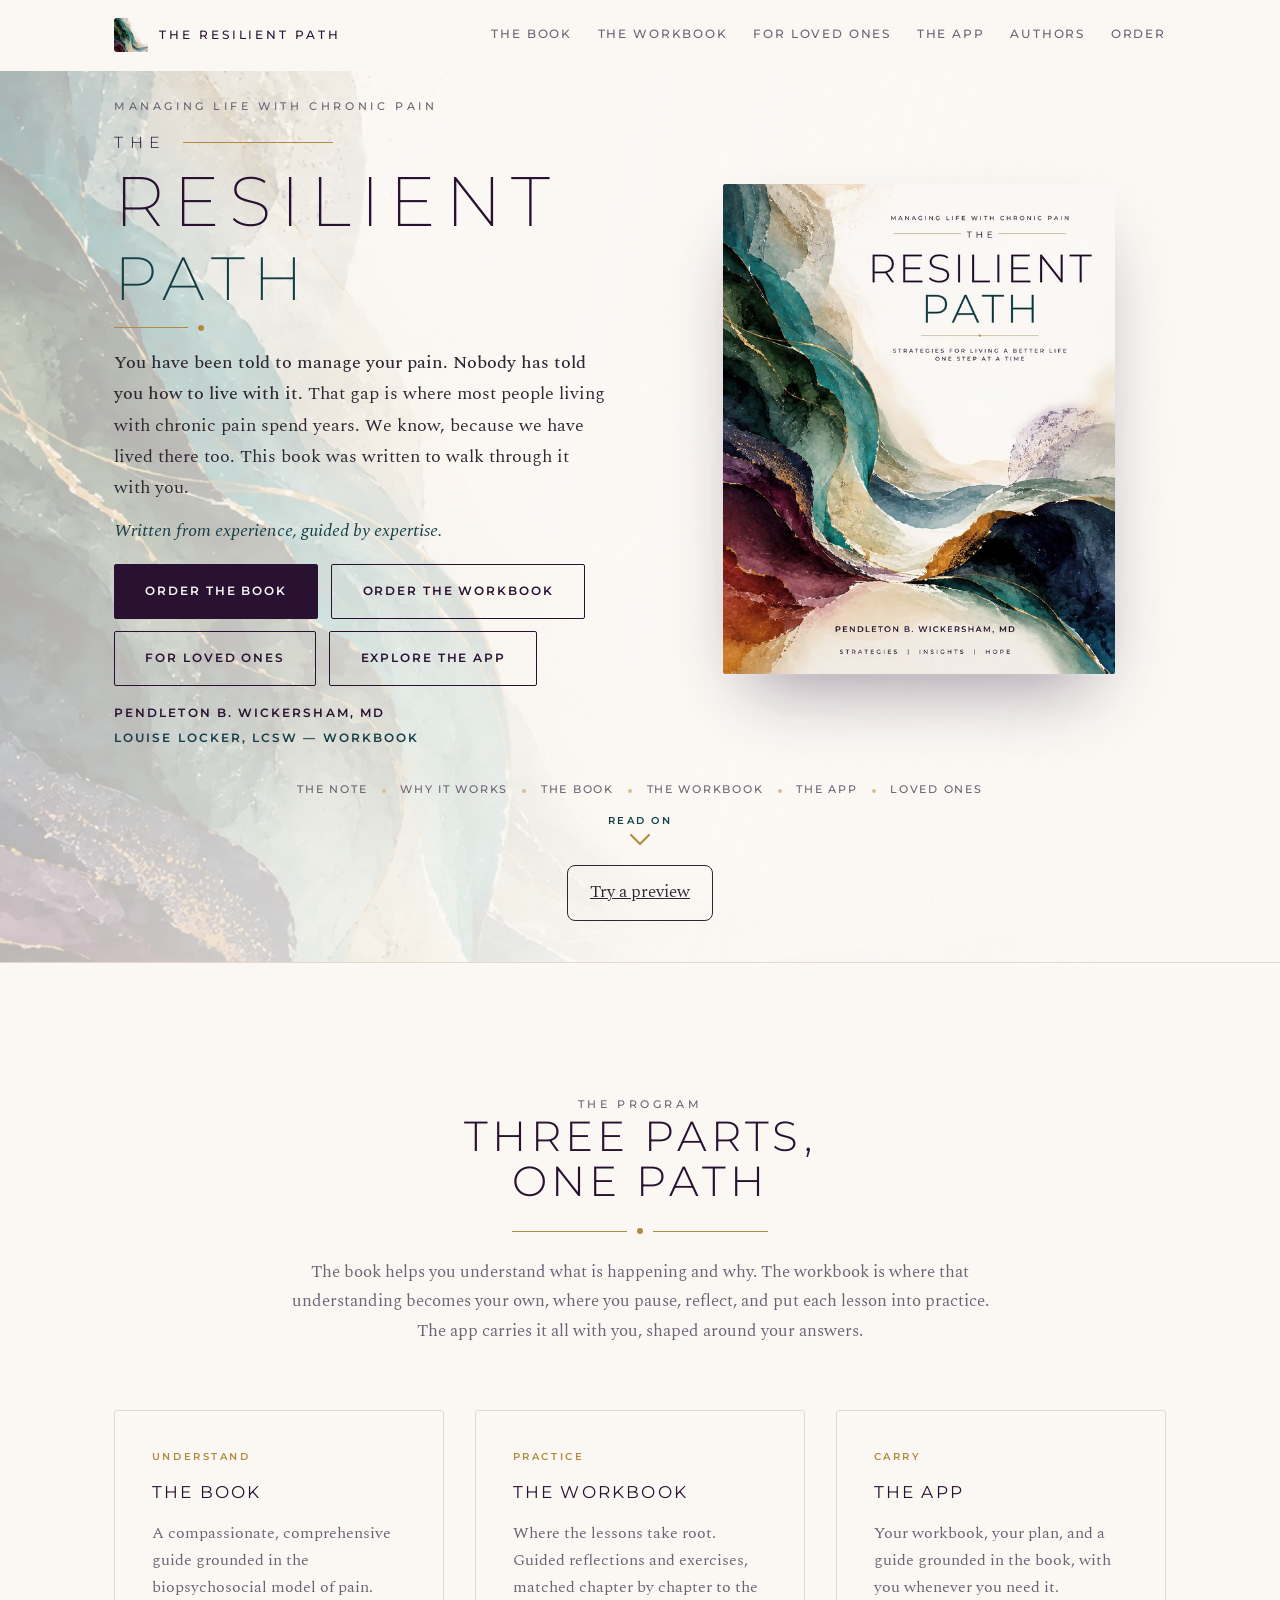
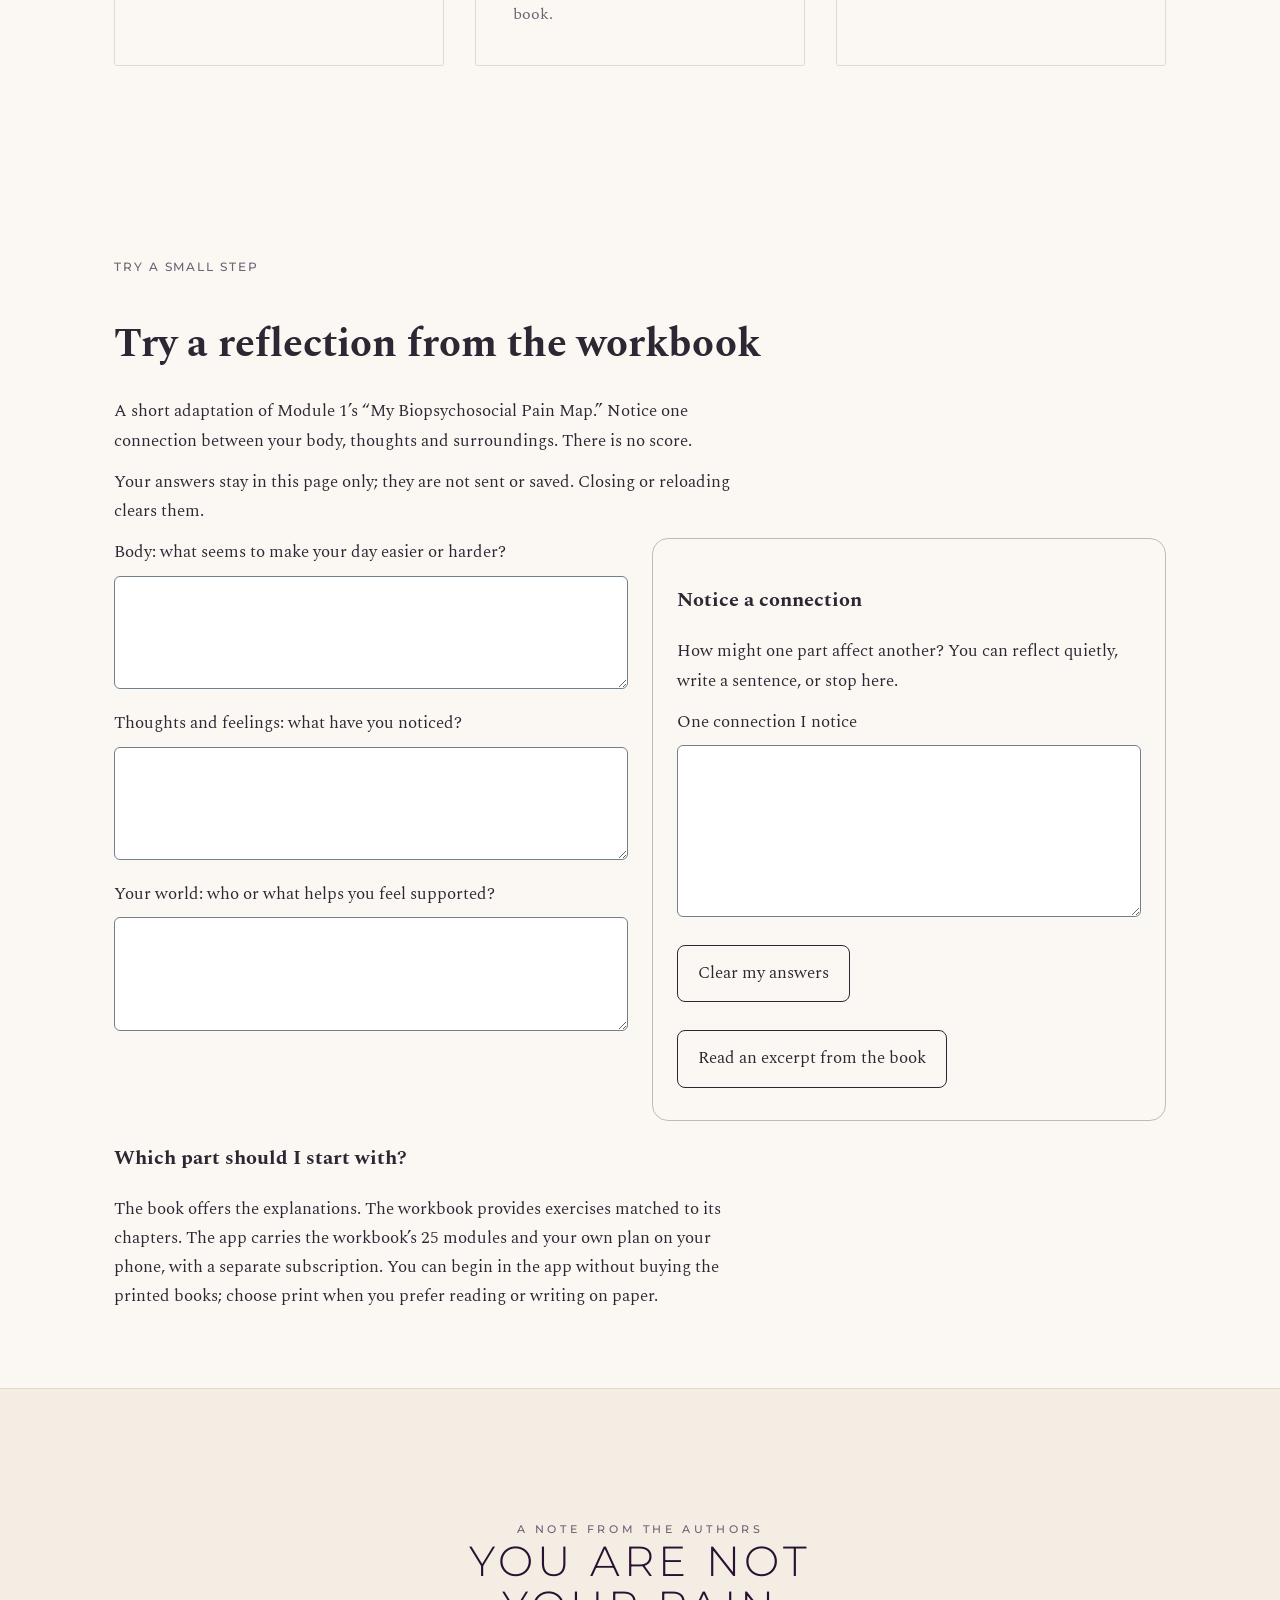
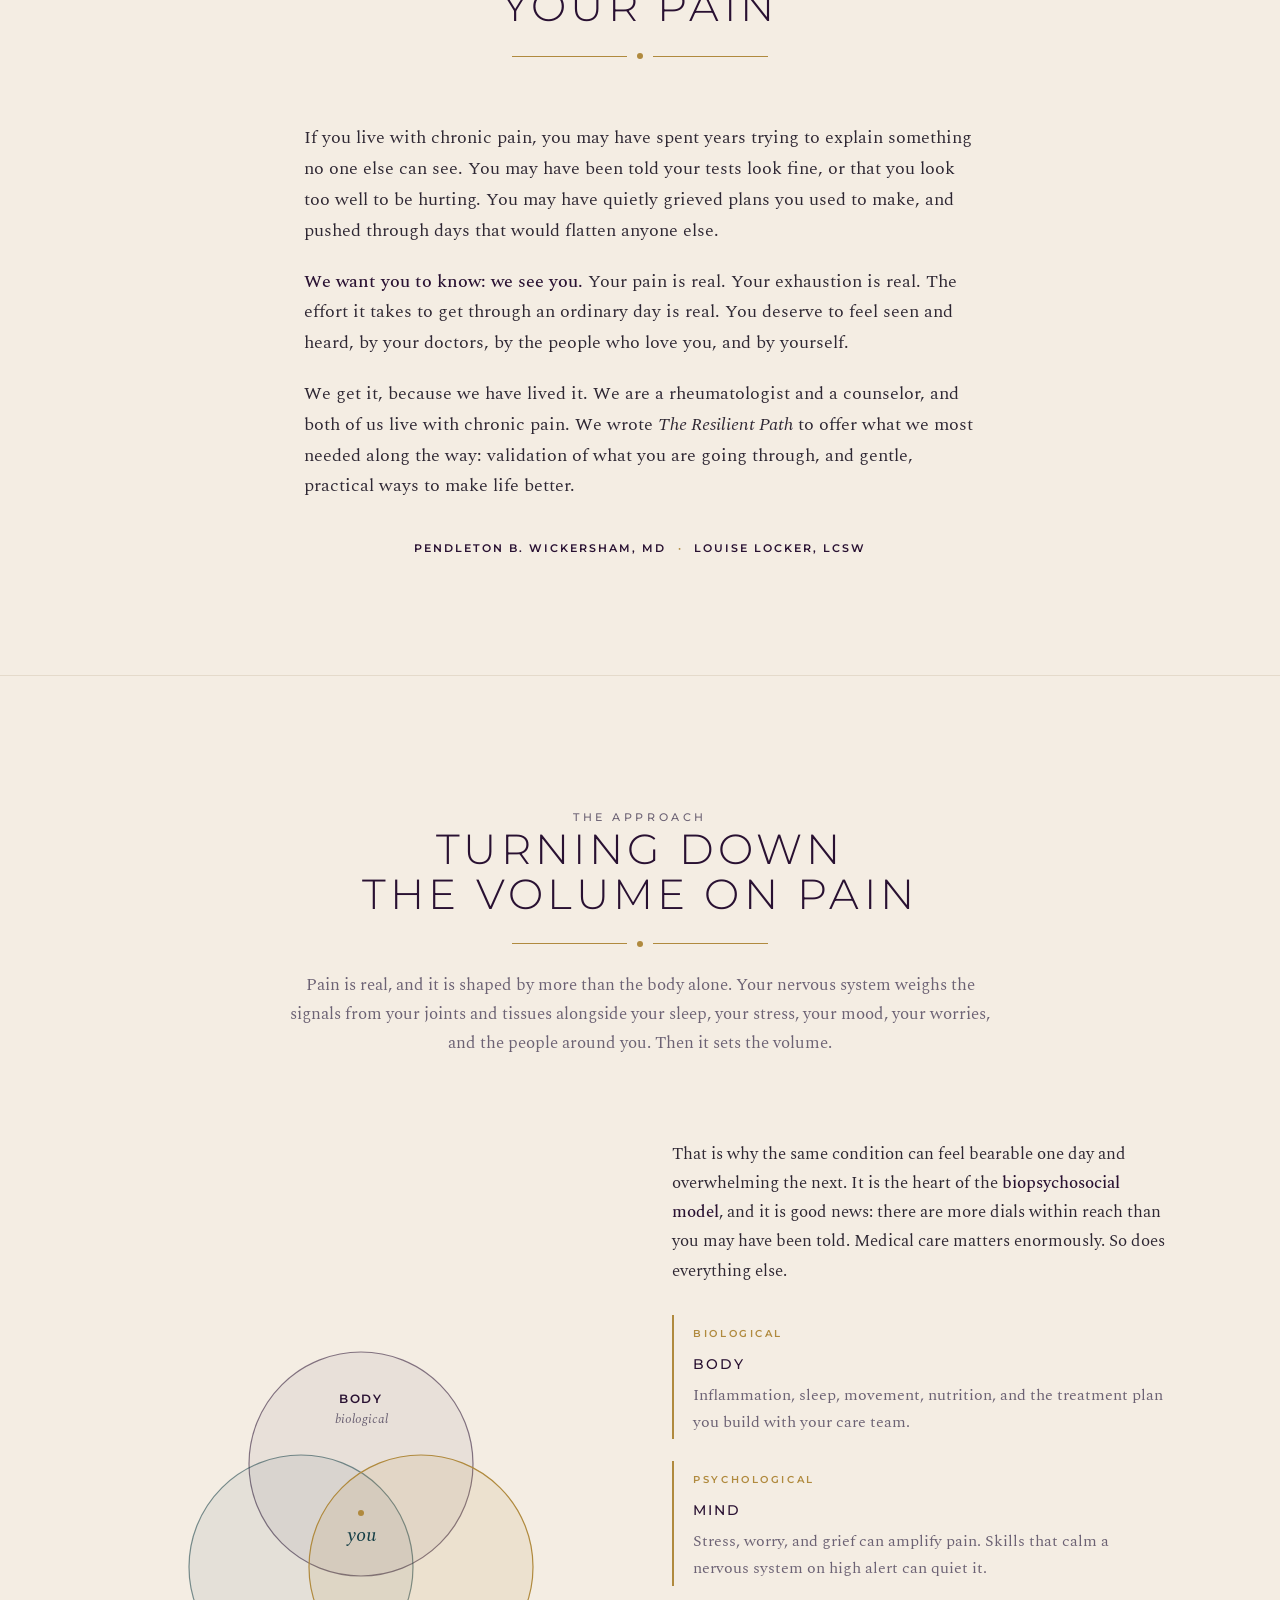
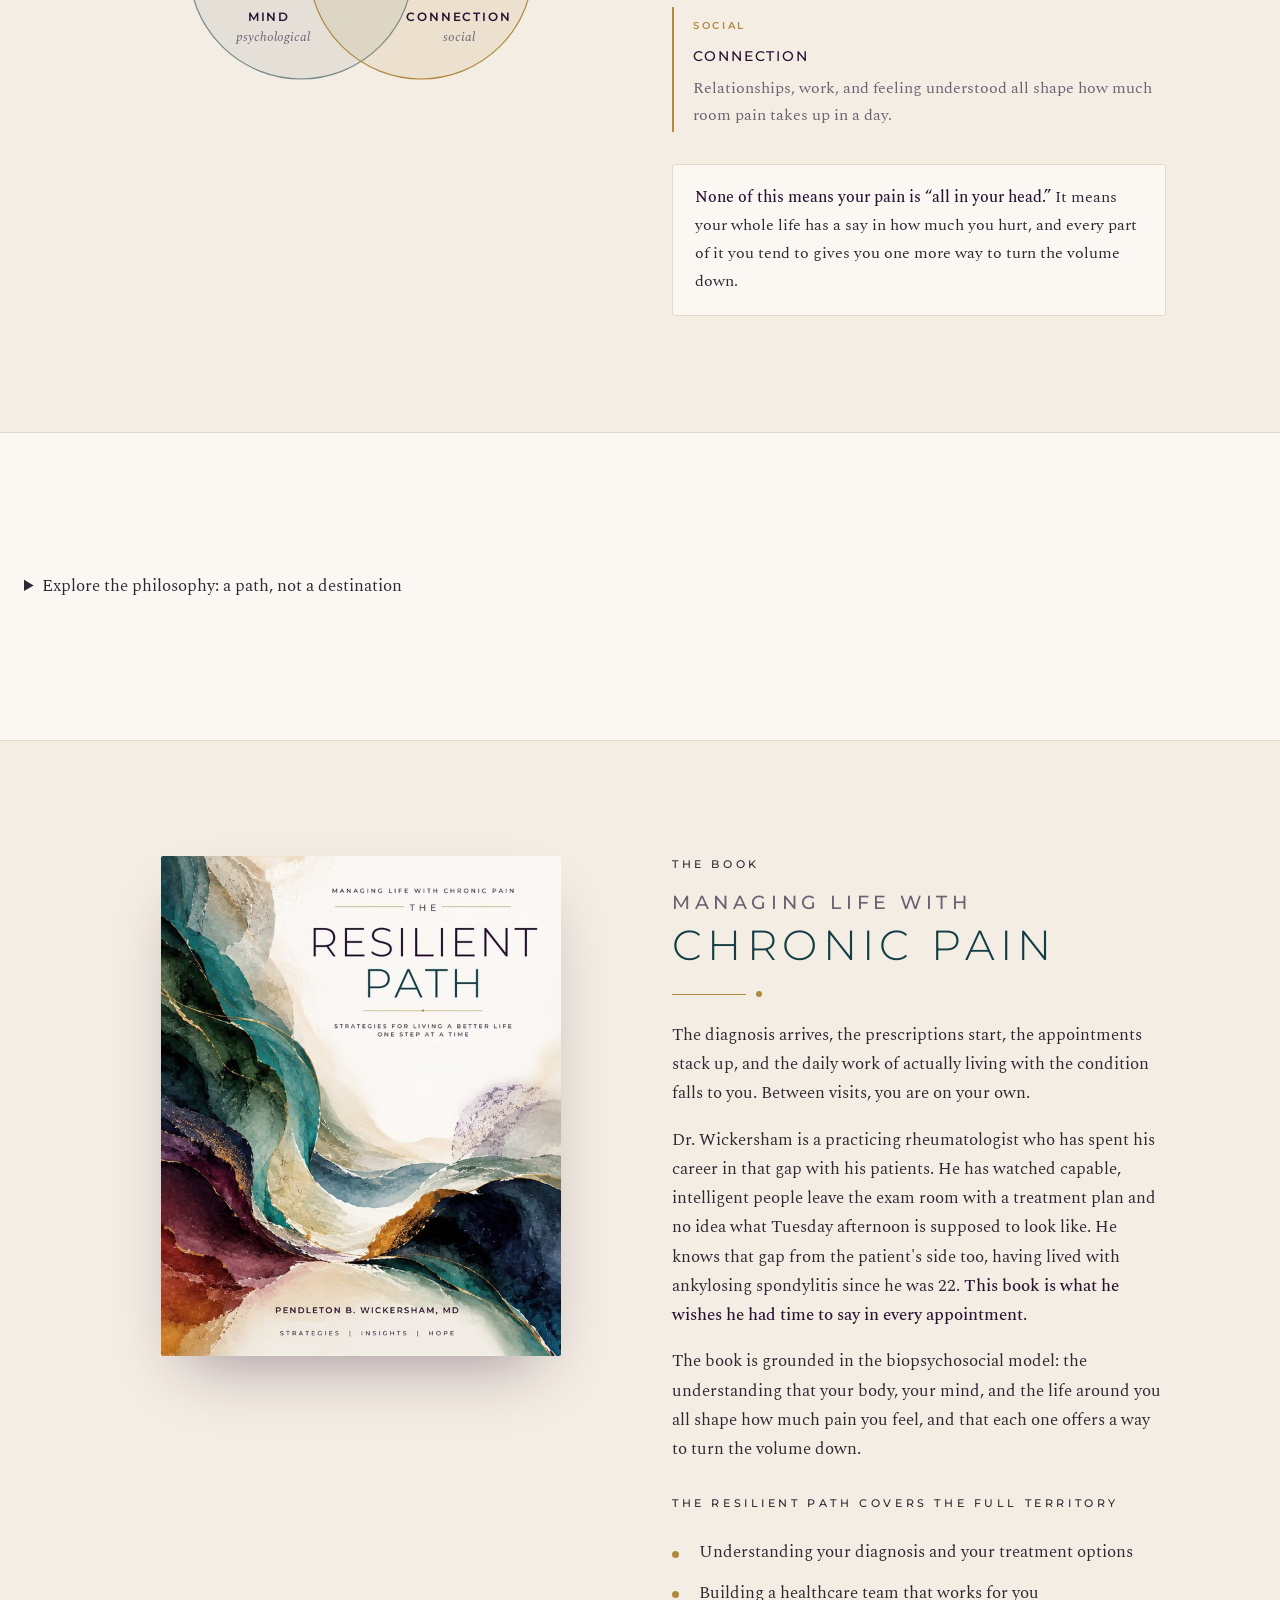
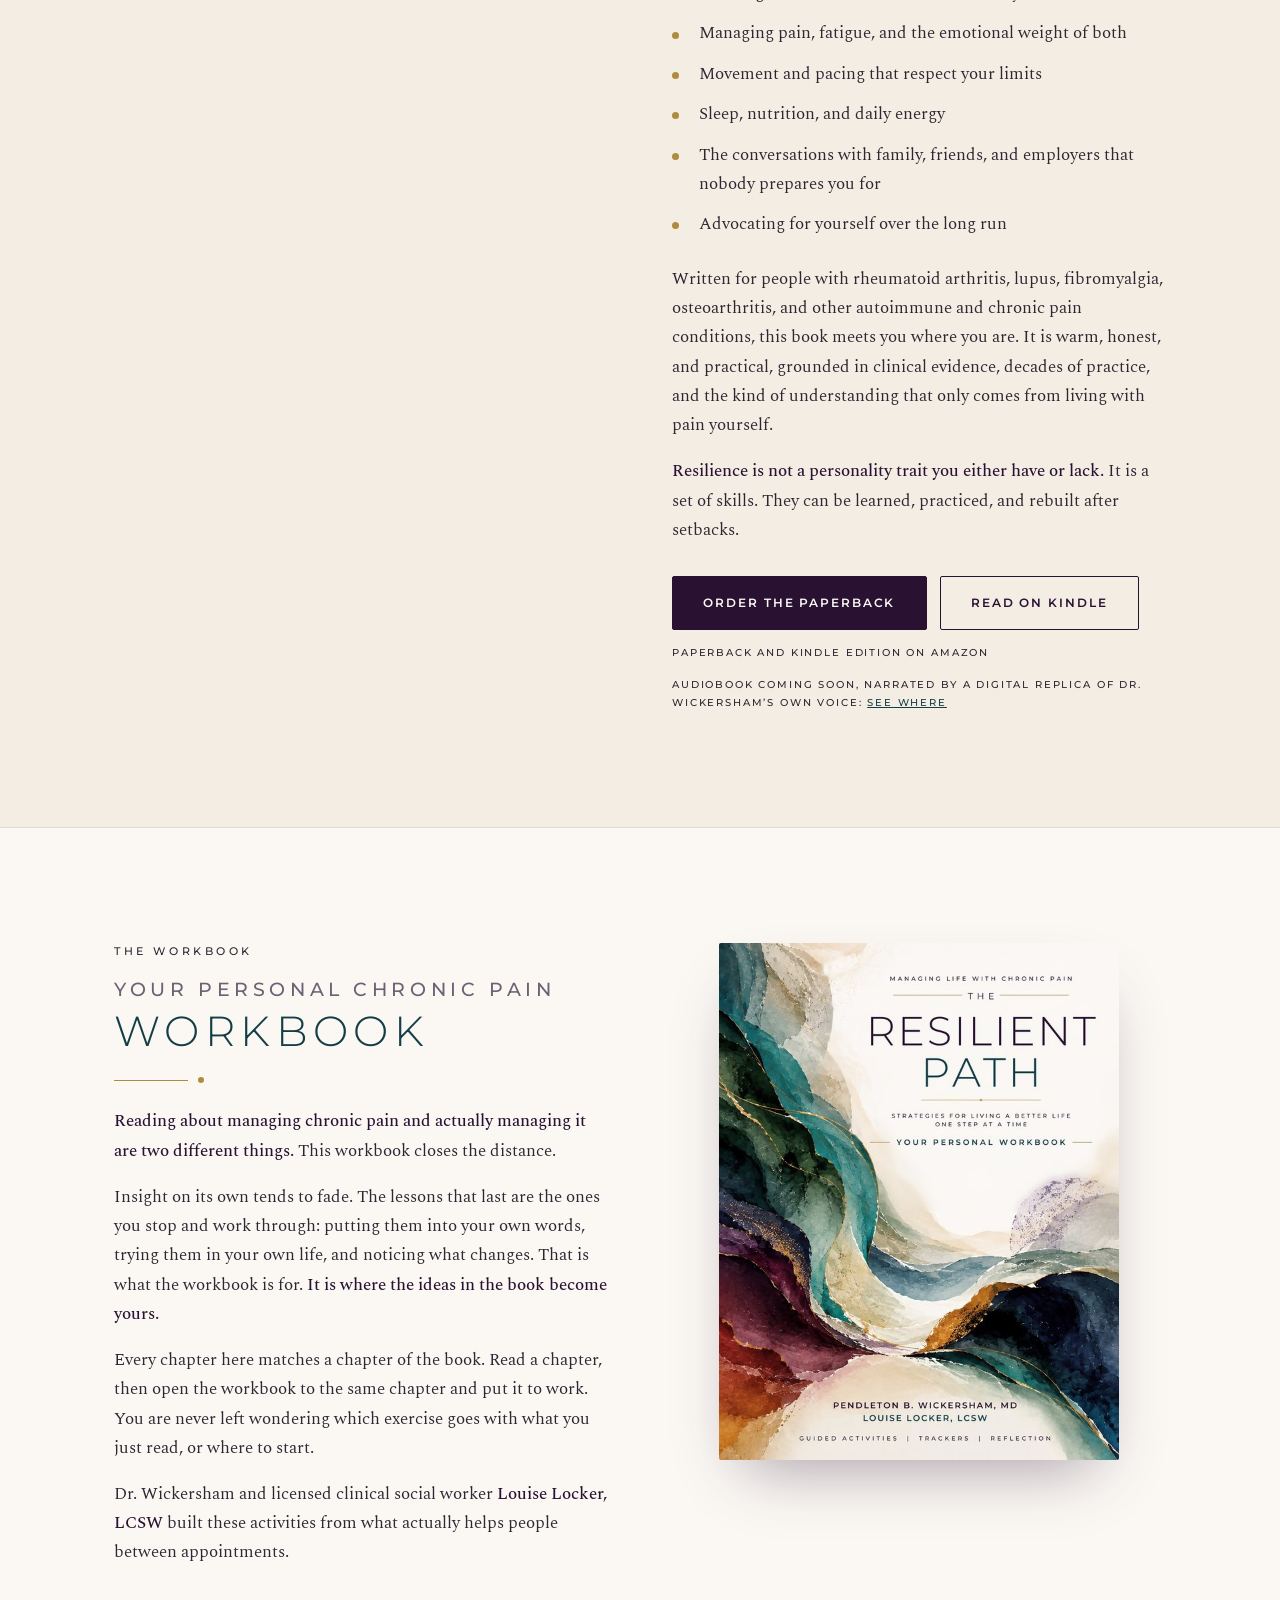
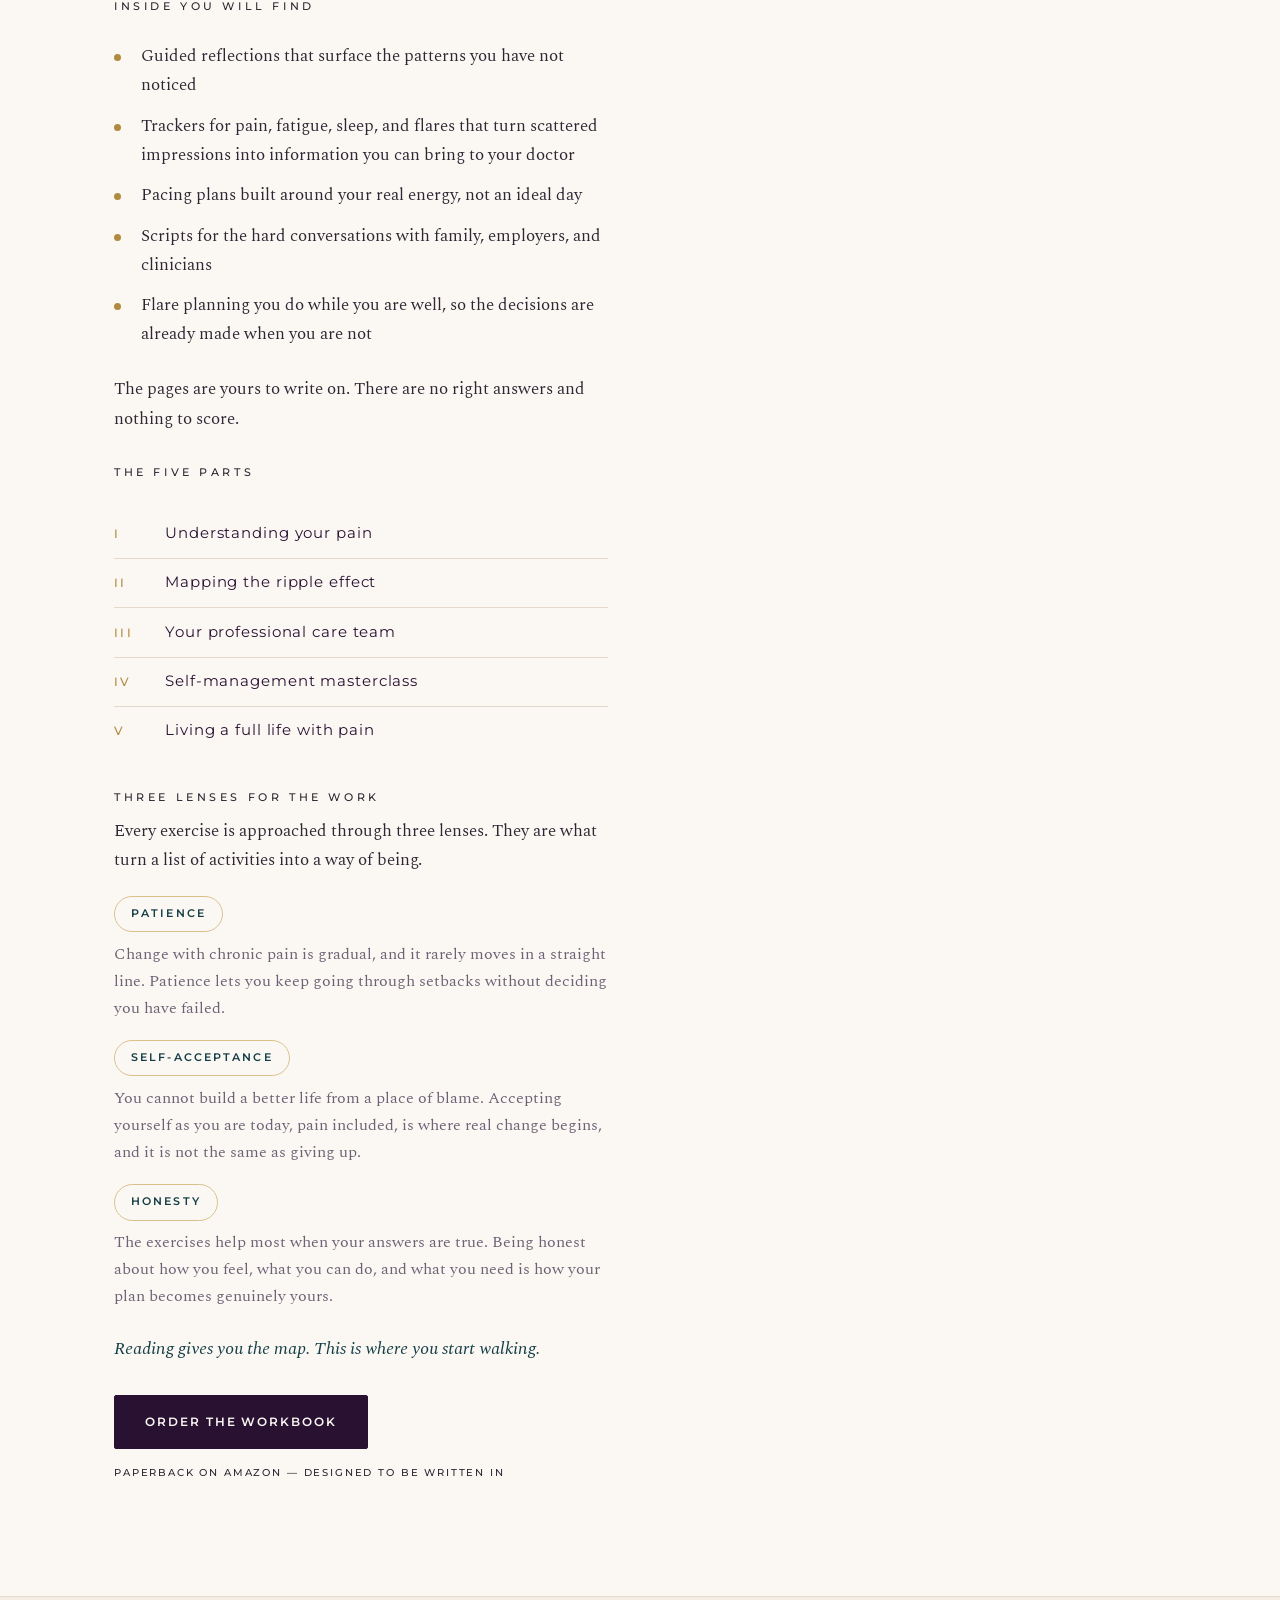
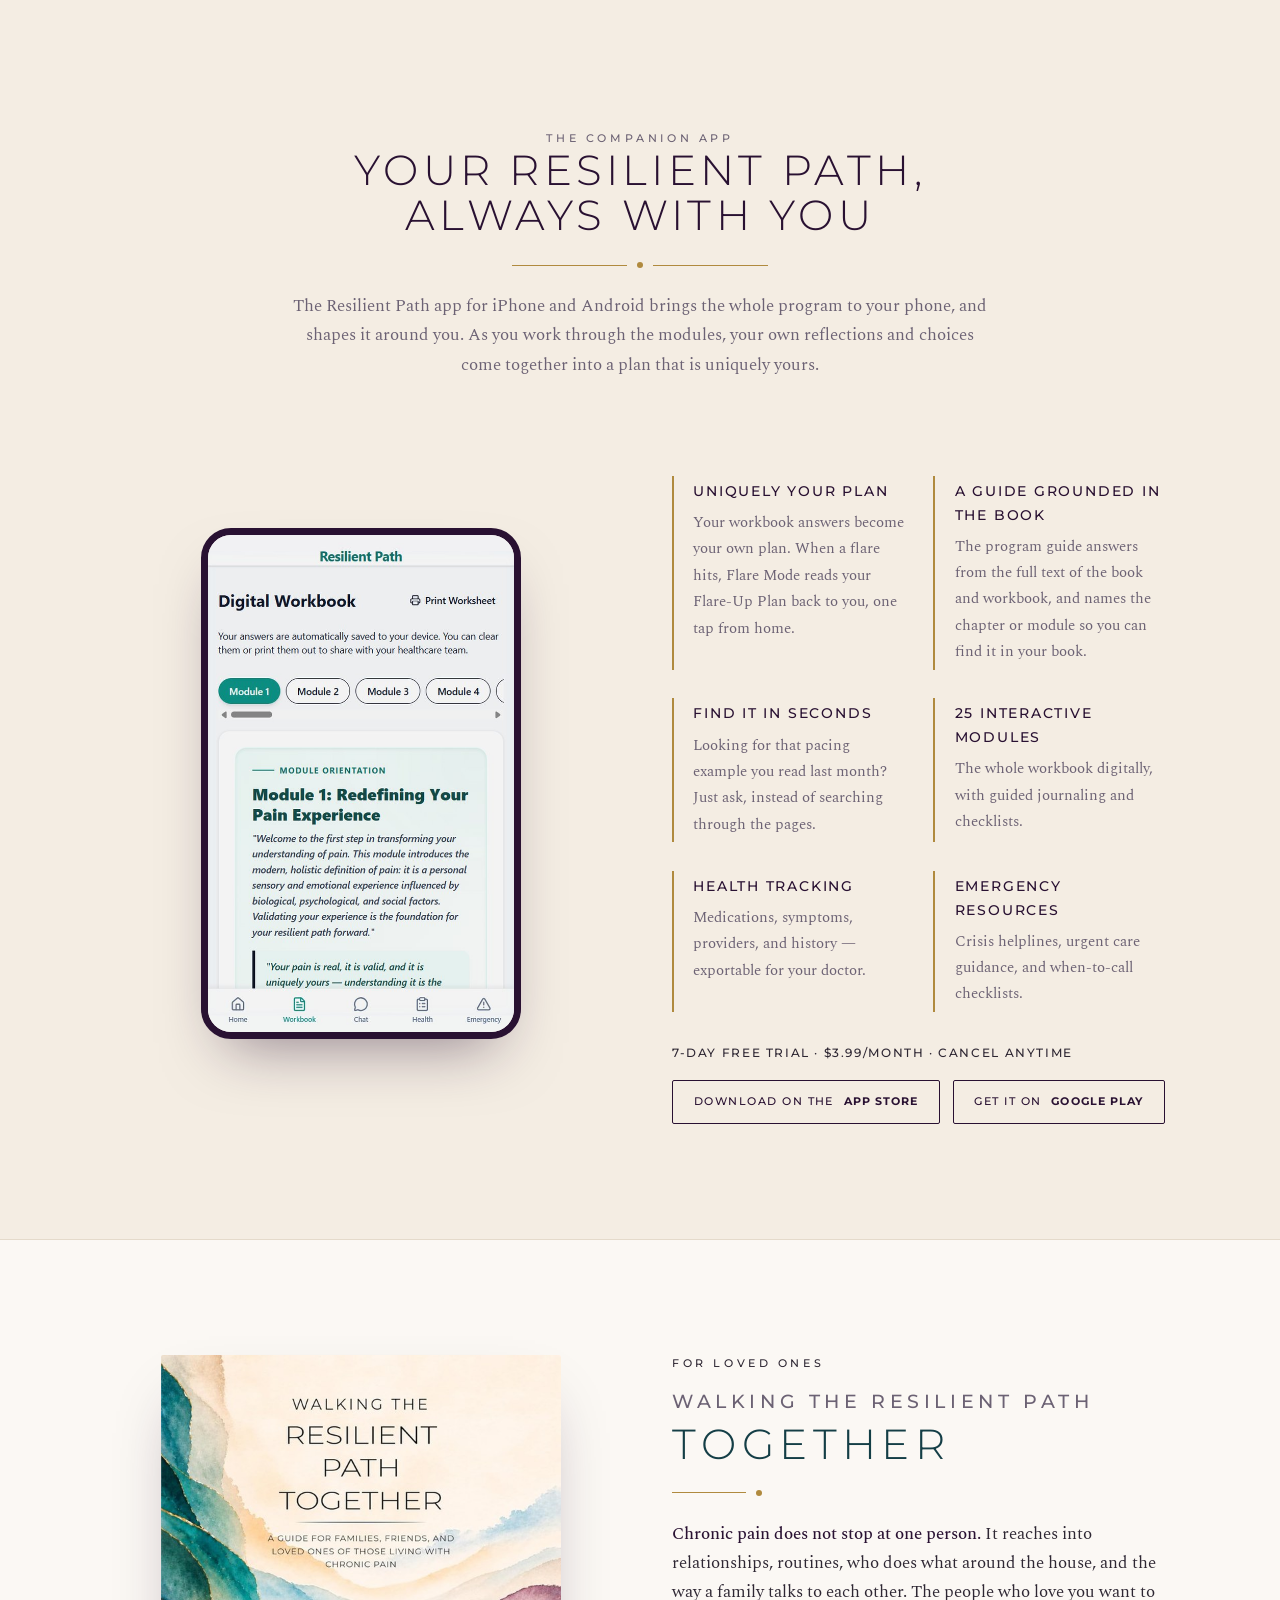
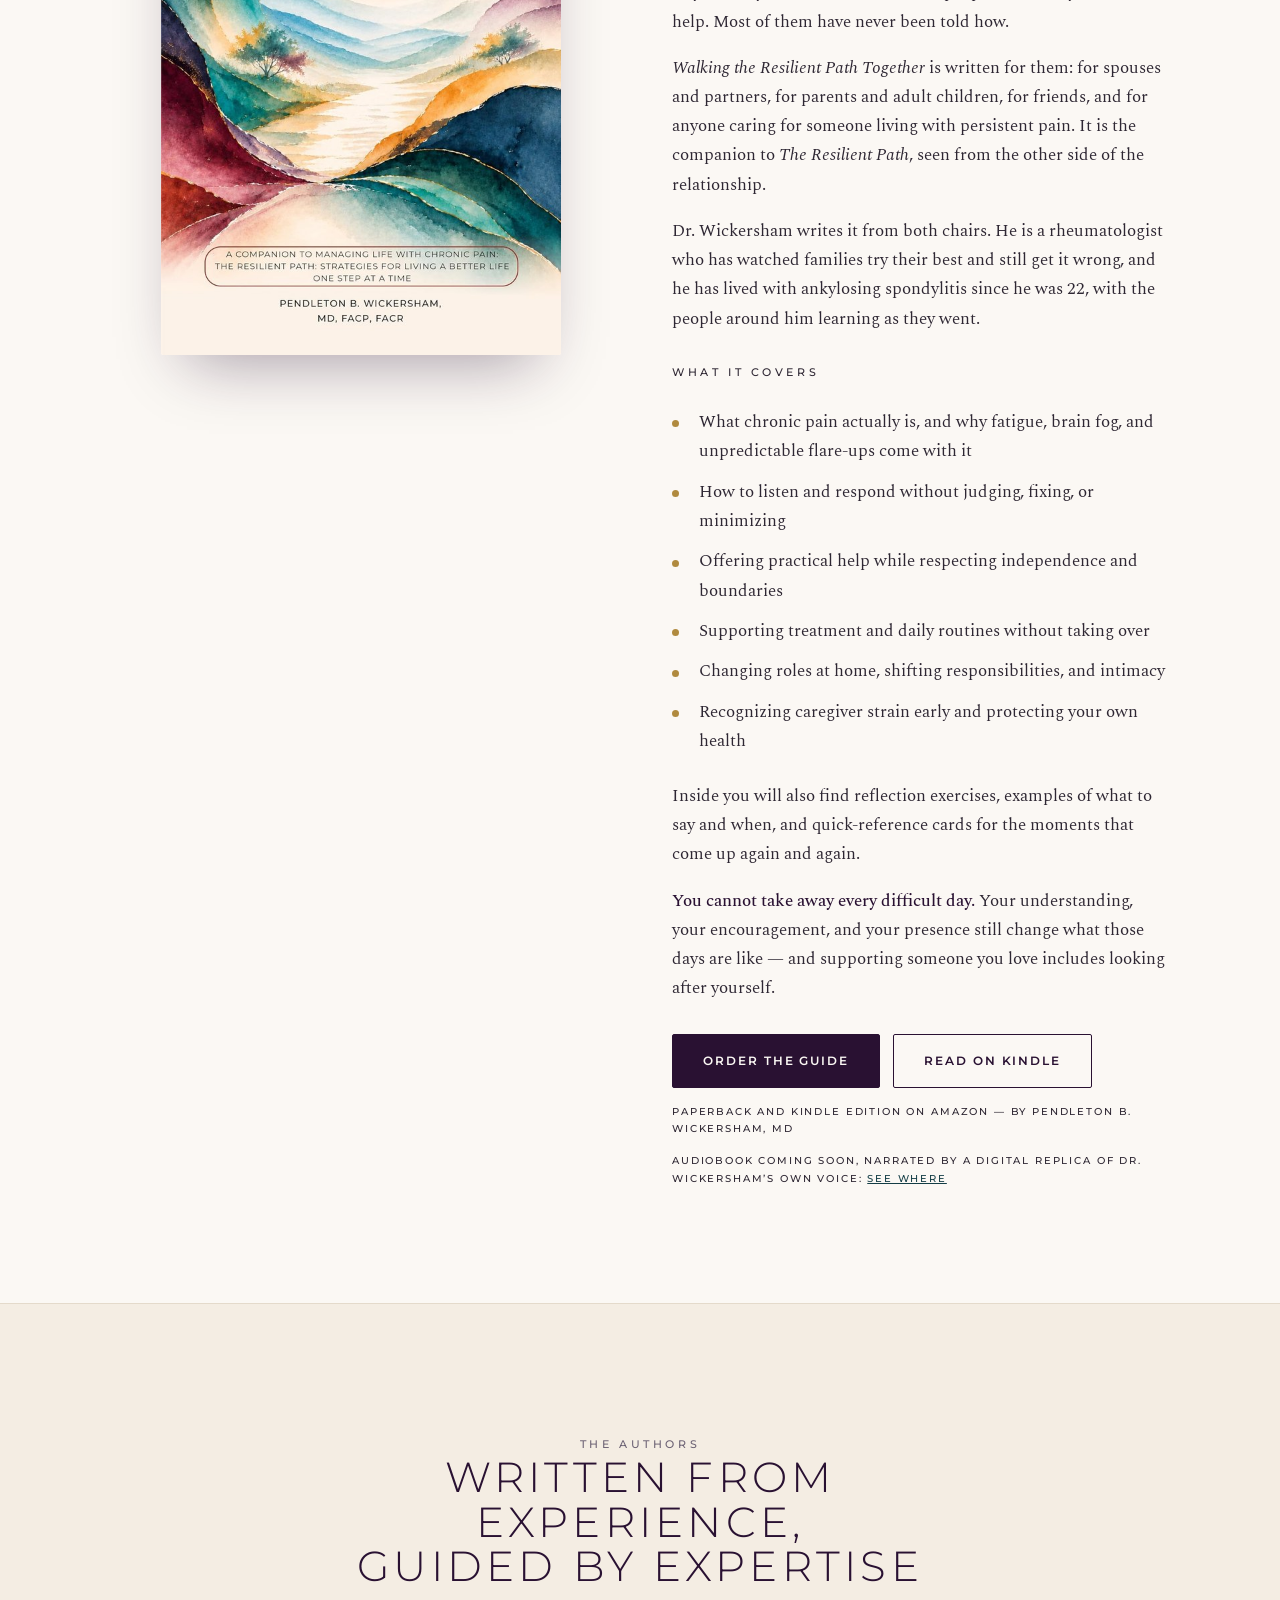
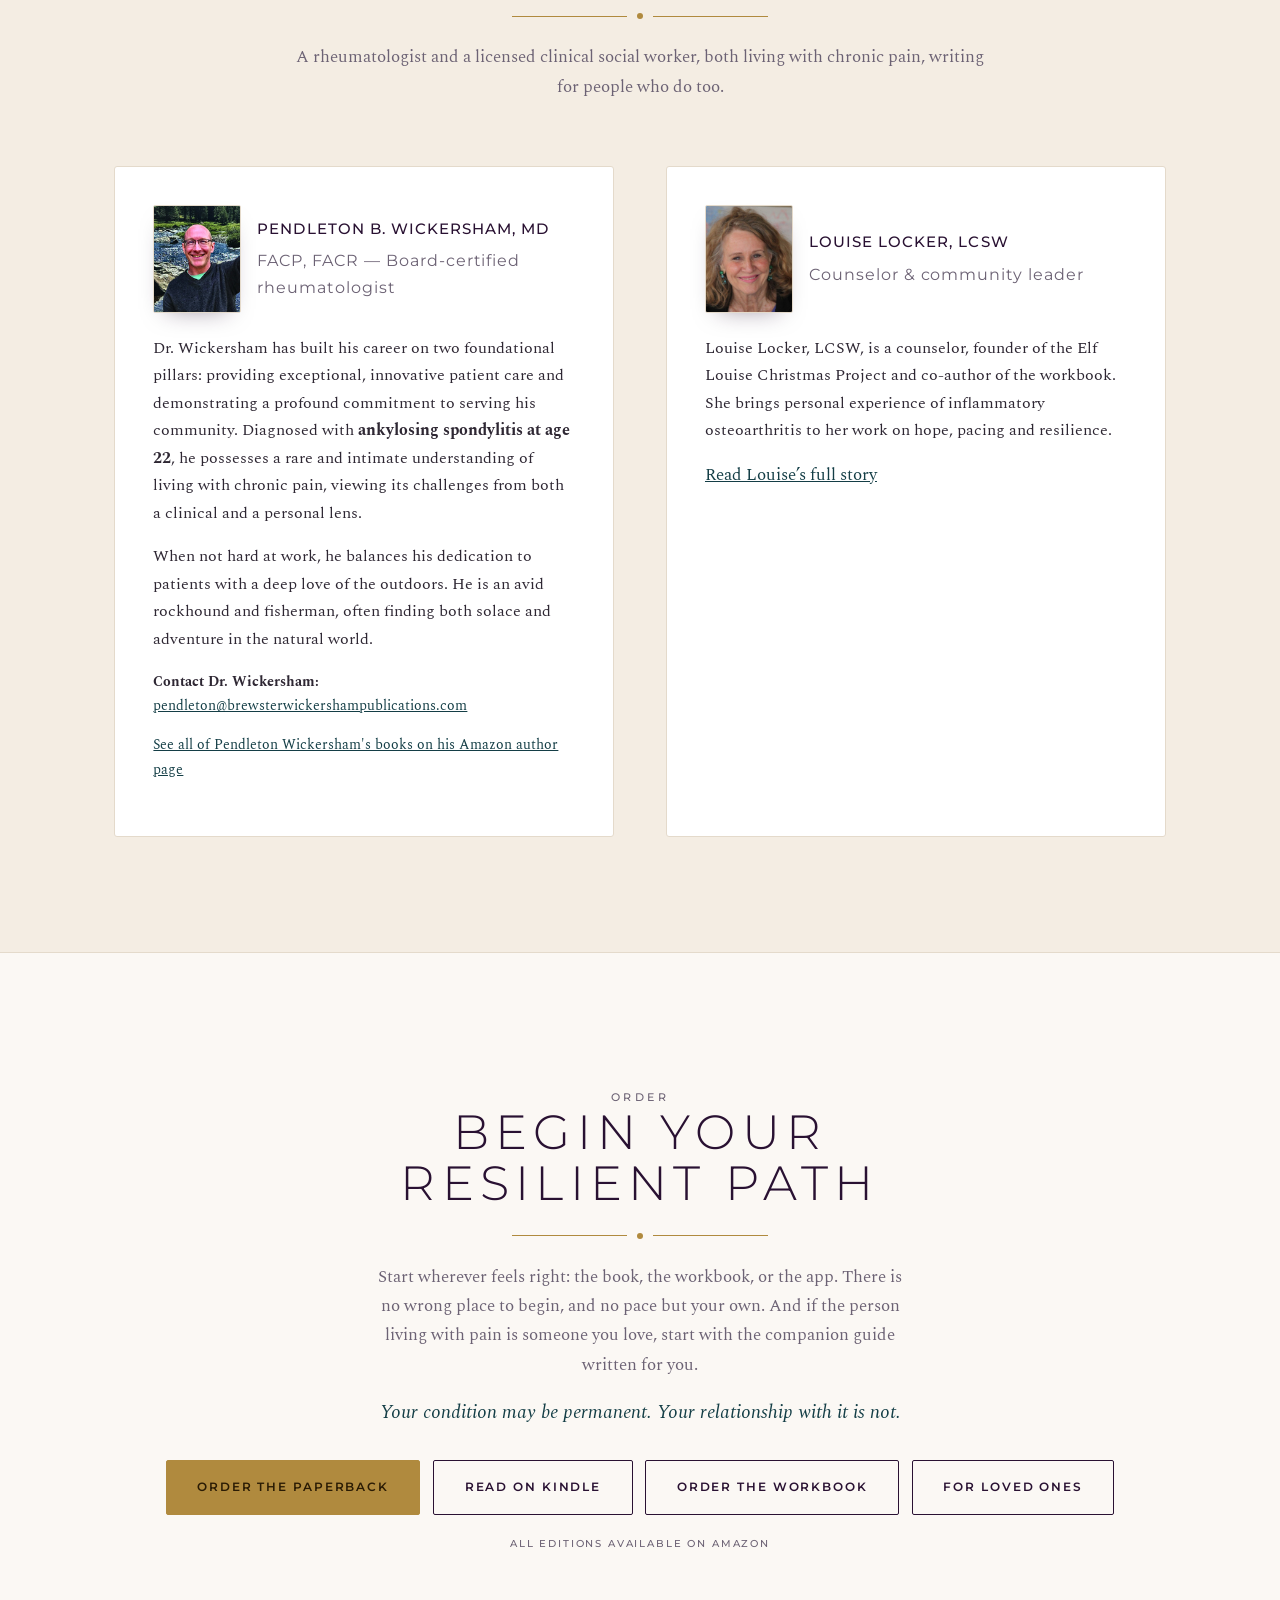
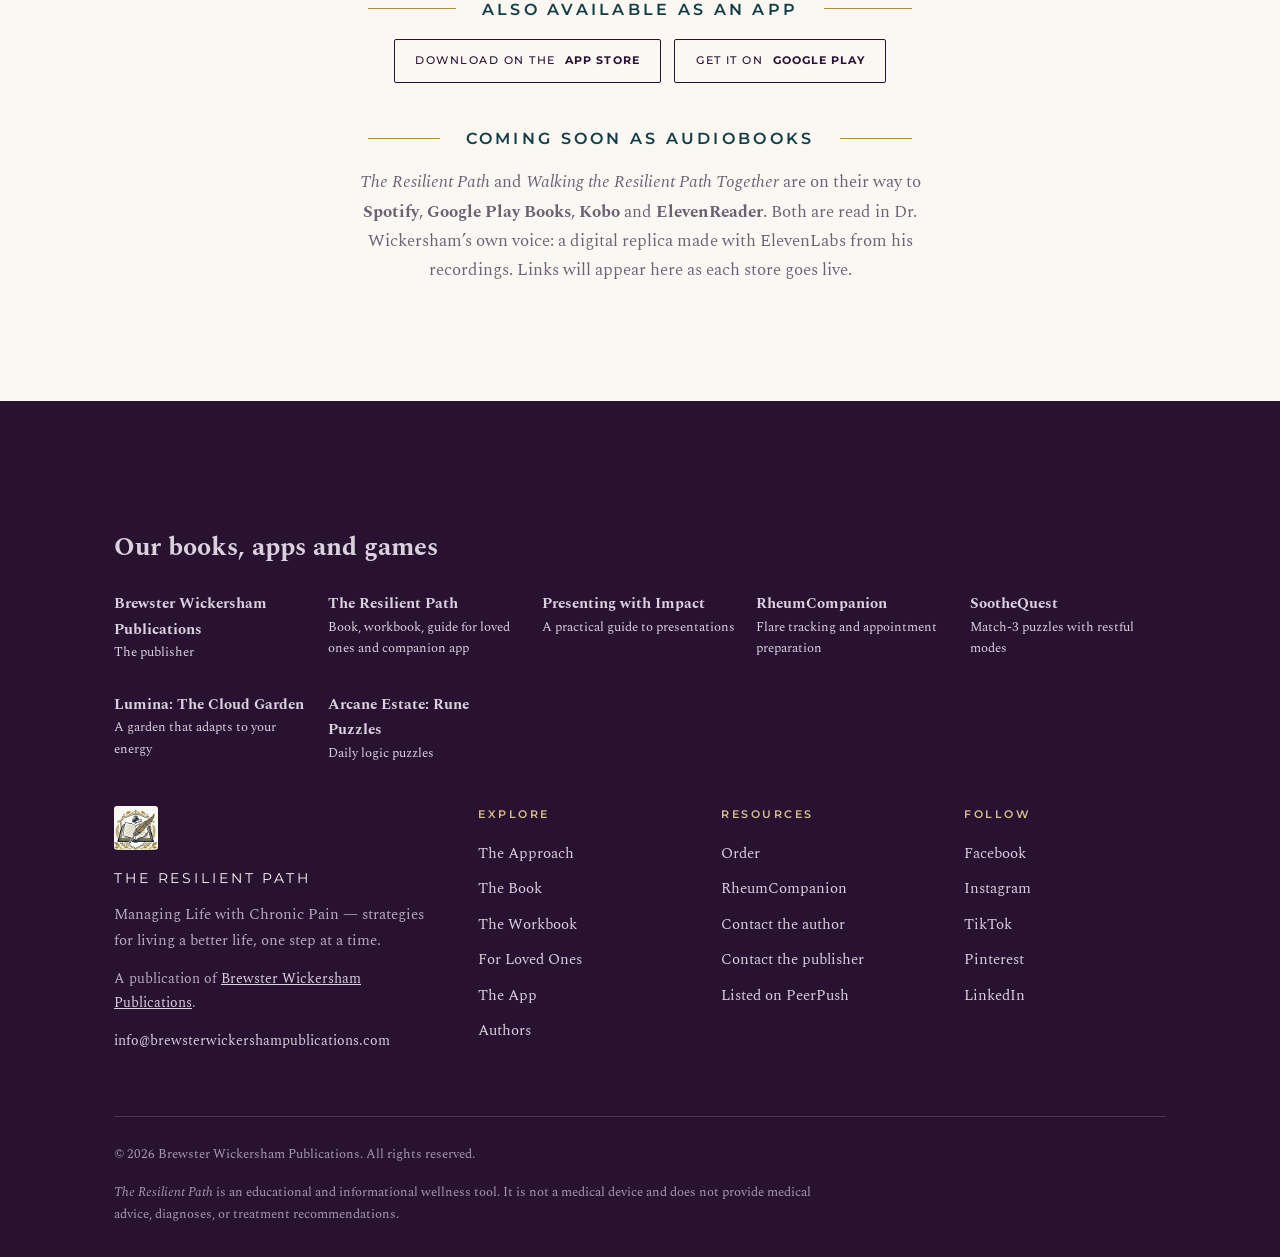
==== commit d58b3a33: "Announce the audiobooks (coming soon, author's digital voice) Co-Authored-By: Claude Opus 5.5 <norep" ====
--- a/index.html
+++ b/index.html
@@ -1092,6 +1092,7 @@
 <a class="btn btn--ghost js-amazon" data-book="kindle" href="https://www.amazon.com/dp/B0HHKKSR3D" rel="noopener" target="_blank">Read on Kindle</a>
 </div>
 <p class="fmt-note js-fmt" data-for="book kindle">Paperback and Kindle edition on Amazon</p>
+<p class="fmt-note">Audiobook coming soon, narrated by a digital replica of Dr. Wickersham&rsquo;s own voice: <a href="#audiobooks">see where</a></p>
 </div>
 </div>
 </section>
@@ -1282,6 +1283,7 @@
 <a class="btn btn--ghost js-amazon" data-book="togetherKindle" href="https://www.amazon.com/dp/B0HSKSR4XL" rel="noopener" target="_blank">Read on Kindle</a>
 </div>
 <p class="fmt-note js-fmt" data-for="together togetherKindle">Paperback and Kindle edition on Amazon — by Pendleton B. Wickersham, MD</p>
+<p class="fmt-note">Audiobook coming soon, narrated by a digital replica of Dr. Wickersham&rsquo;s own voice: <a href="#audiobooks">see where</a></p>
 </div>
 </div>
 </section>
@@ -1361,6 +1363,16 @@
 <a class="store" href="https://apps.apple.com/us/app/resilient-path/id6762085688" rel="noopener" target="_blank">Download on the <b>App Store</b></a>
 <a class="store" href="https://play.google.com/store/apps/details?id=resilient.path.app" rel="noopener" target="_blank">Get it on <b>Google Play</b></a>
 </div>
+<div id="audiobooks">
+<p style="margin-top:2.6rem"><span class="flank"><span>Coming soon as audiobooks</span></span></p>
+<p style="max-width:36rem;margin:1rem auto 0">
+        <em>The Resilient Path</em> and <em>Walking the Resilient Path Together</em> are on their way
+        to <strong>Spotify</strong>, <strong>Google Play Books</strong>, <strong>Kobo</strong> and
+        <strong>ElevenReader</strong>. Both are read in Dr. Wickersham&rsquo;s own voice: a digital
+        replica made with ElevenLabs from his recordings. Links will appear here as each store
+        goes live.
+      </p>
+</div>
 </div>
 </div>
 </section>
